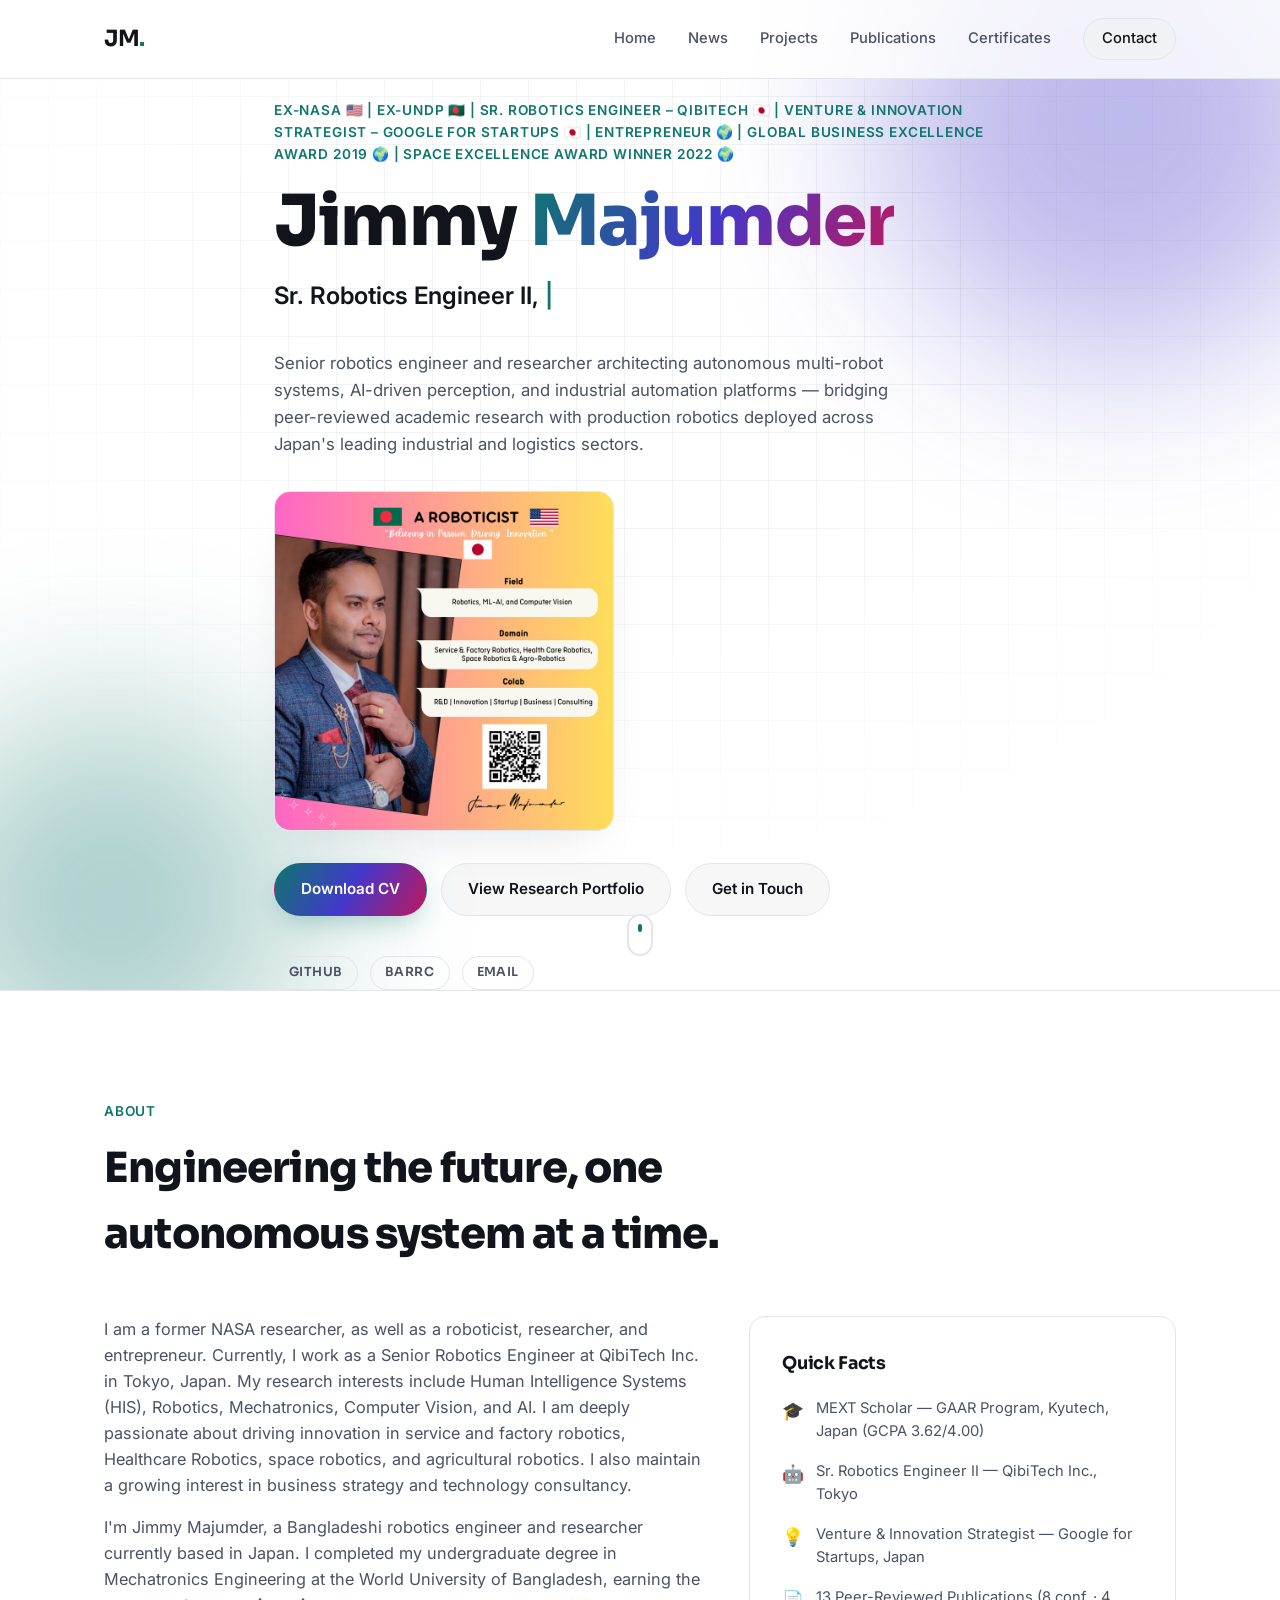
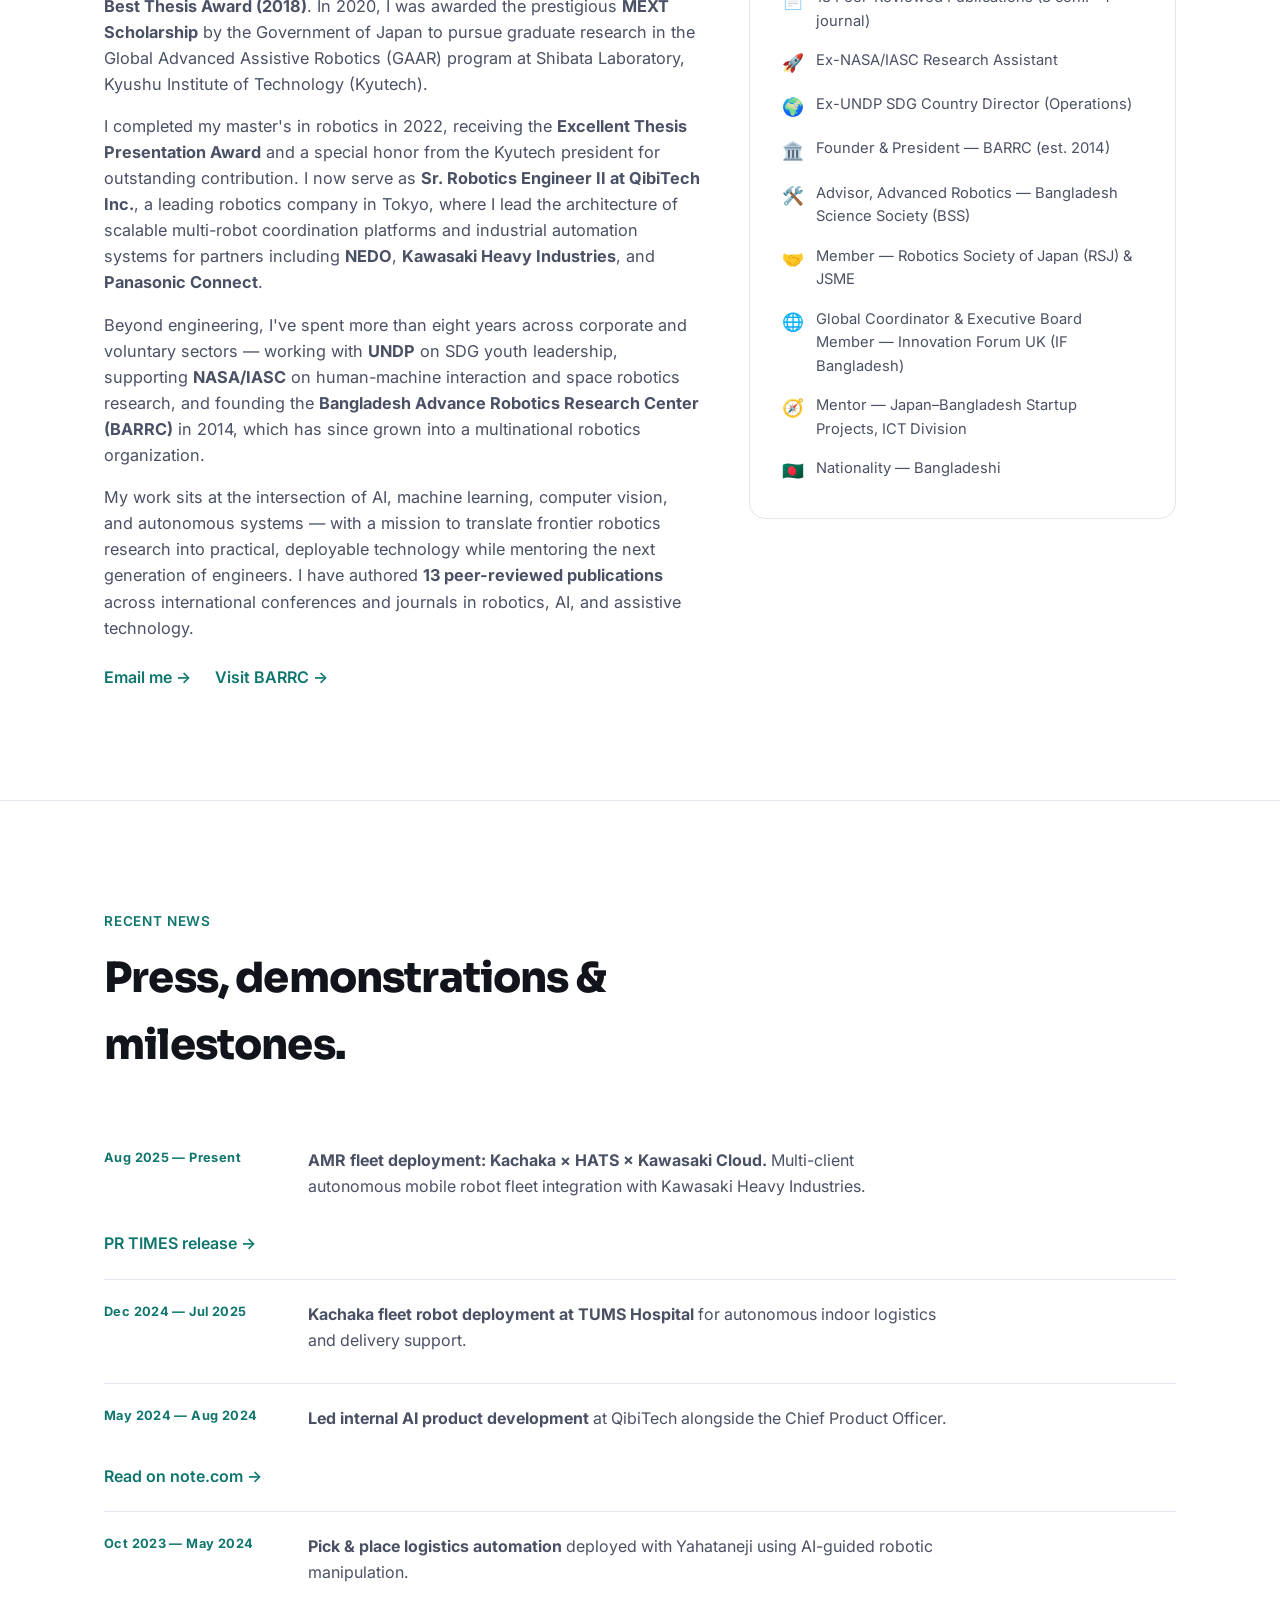
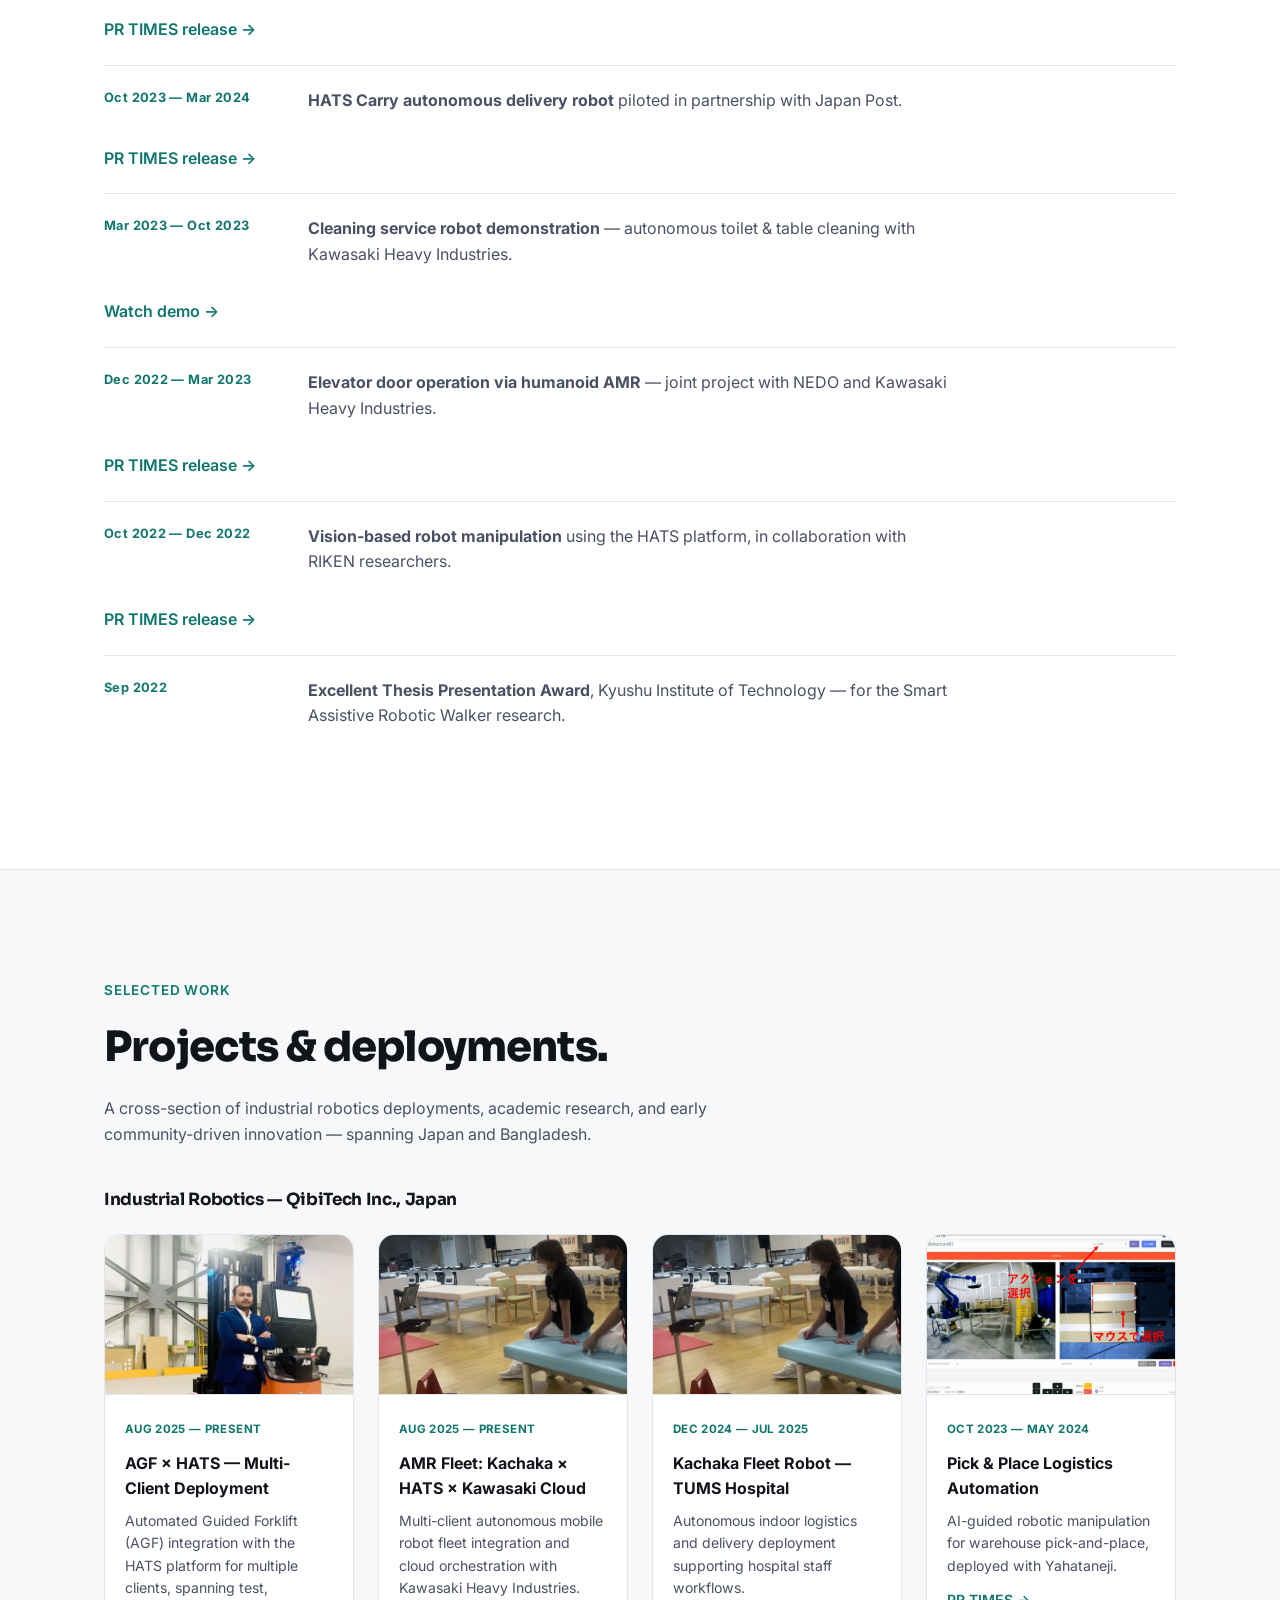
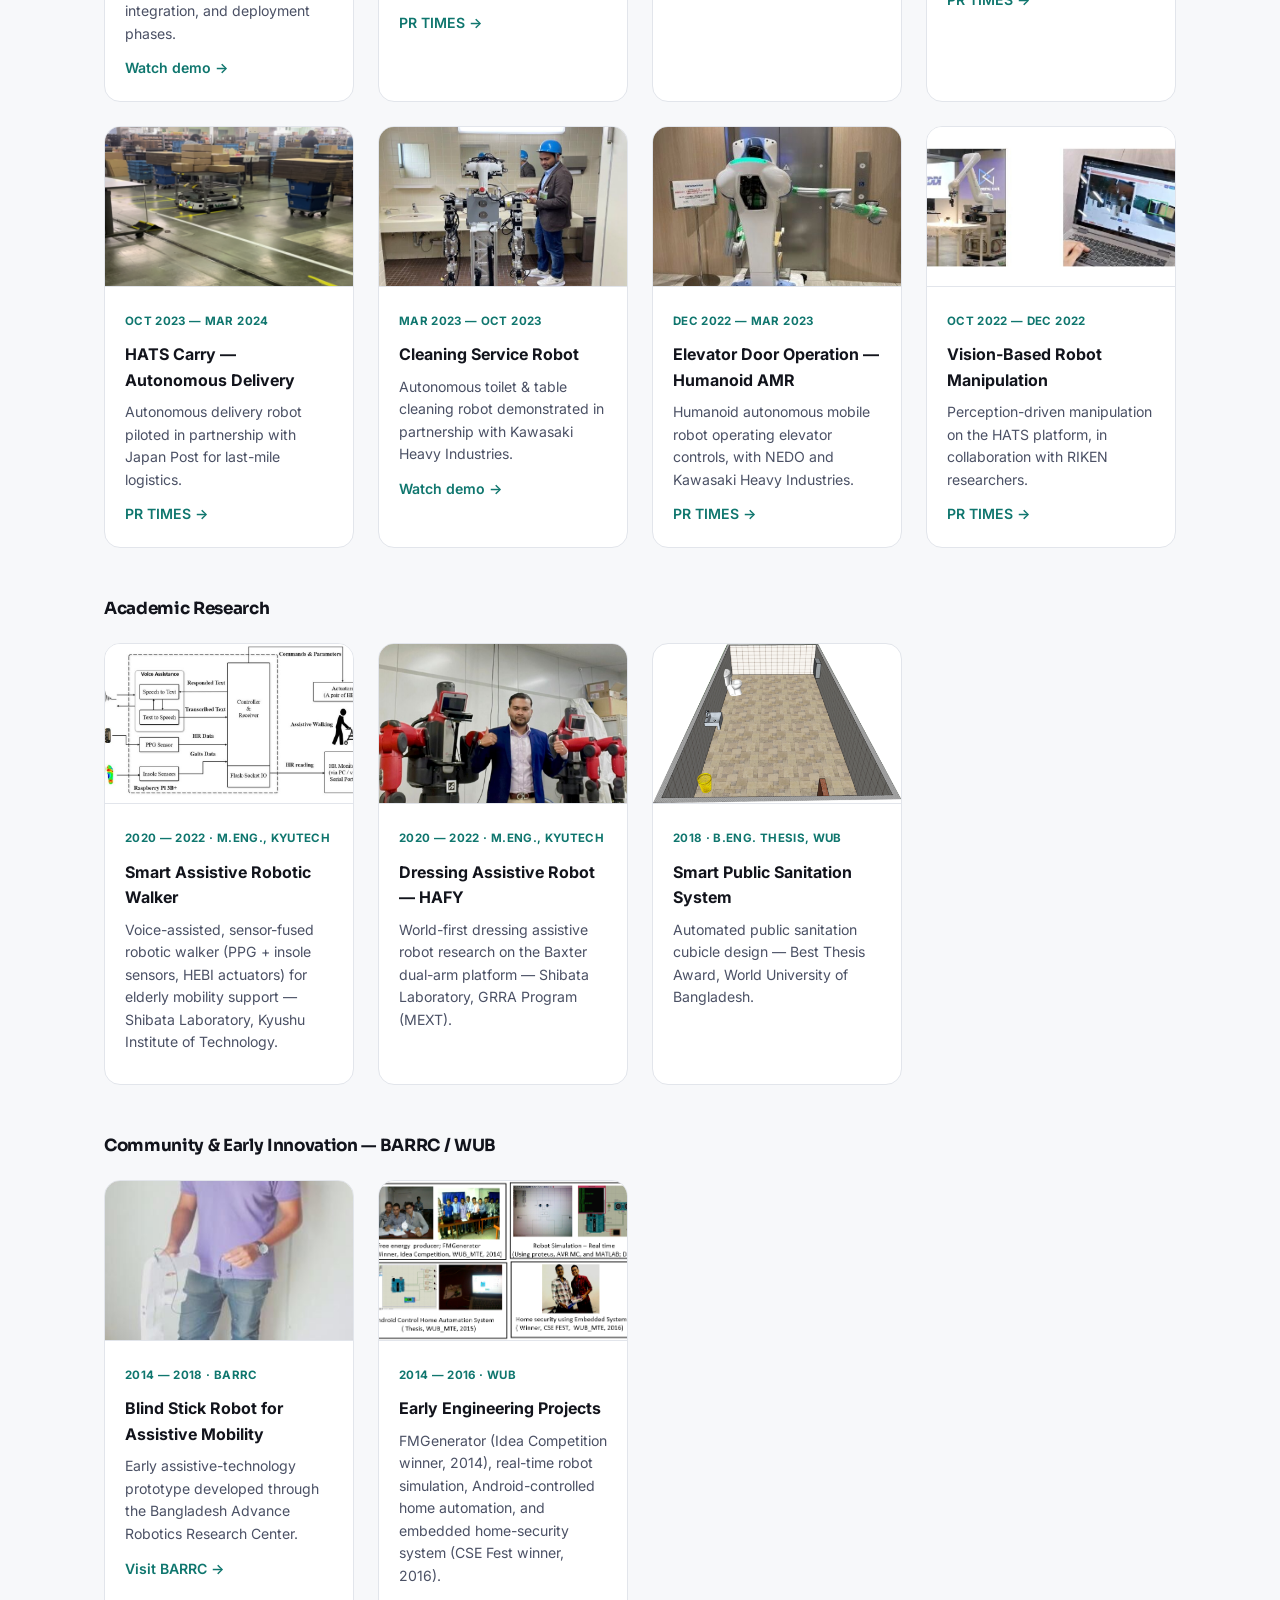
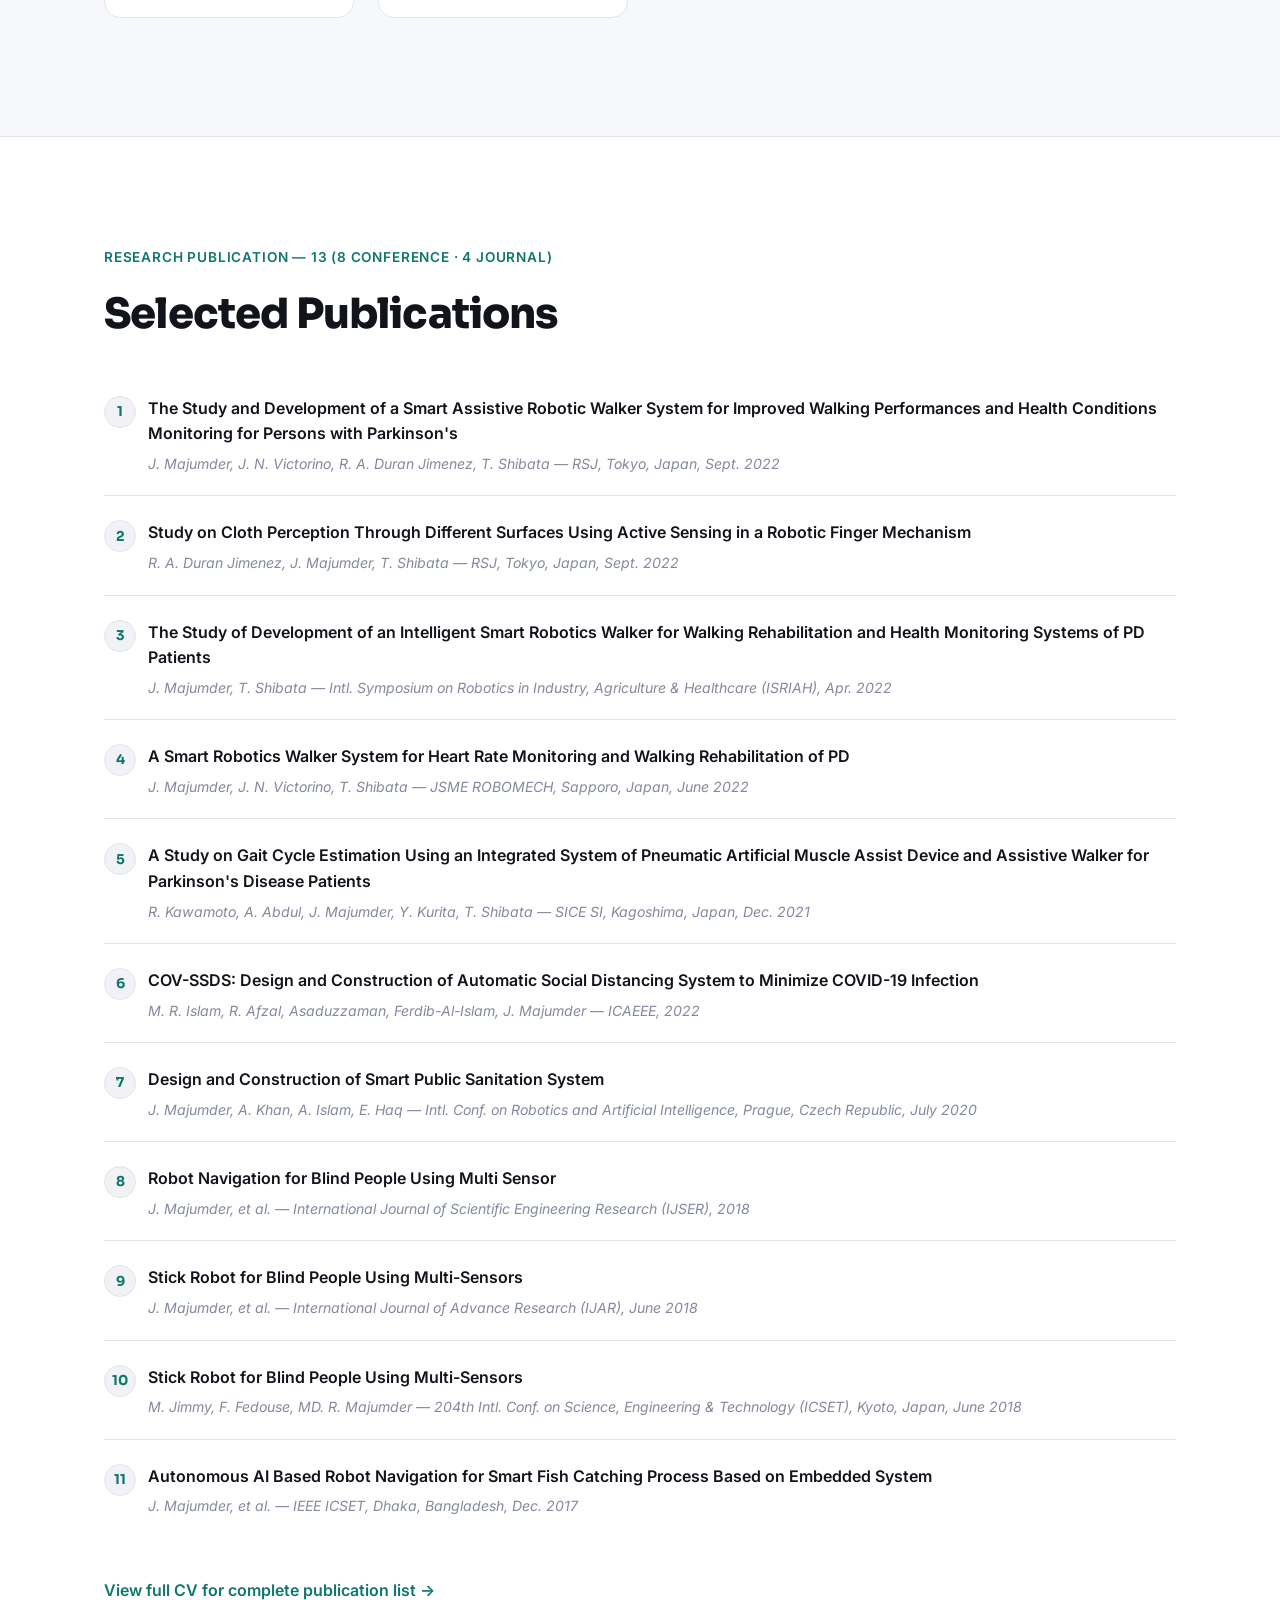
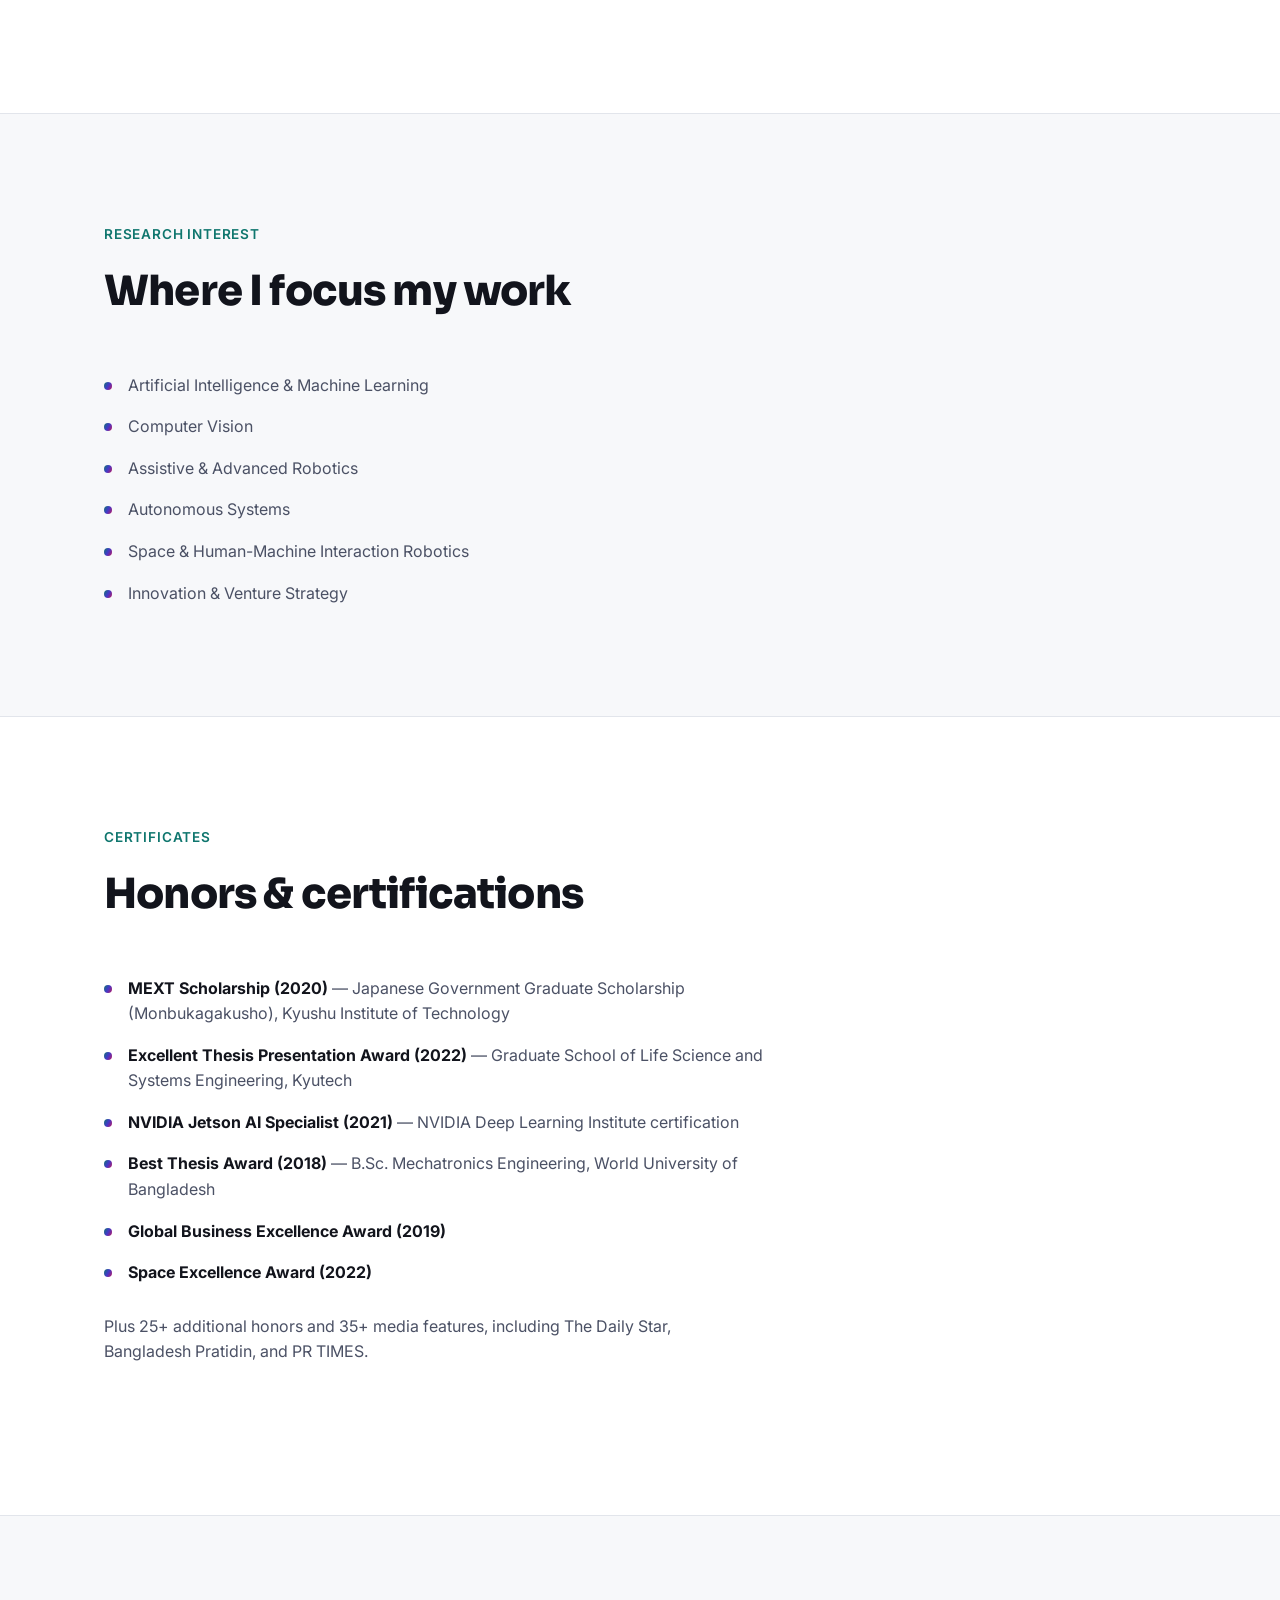
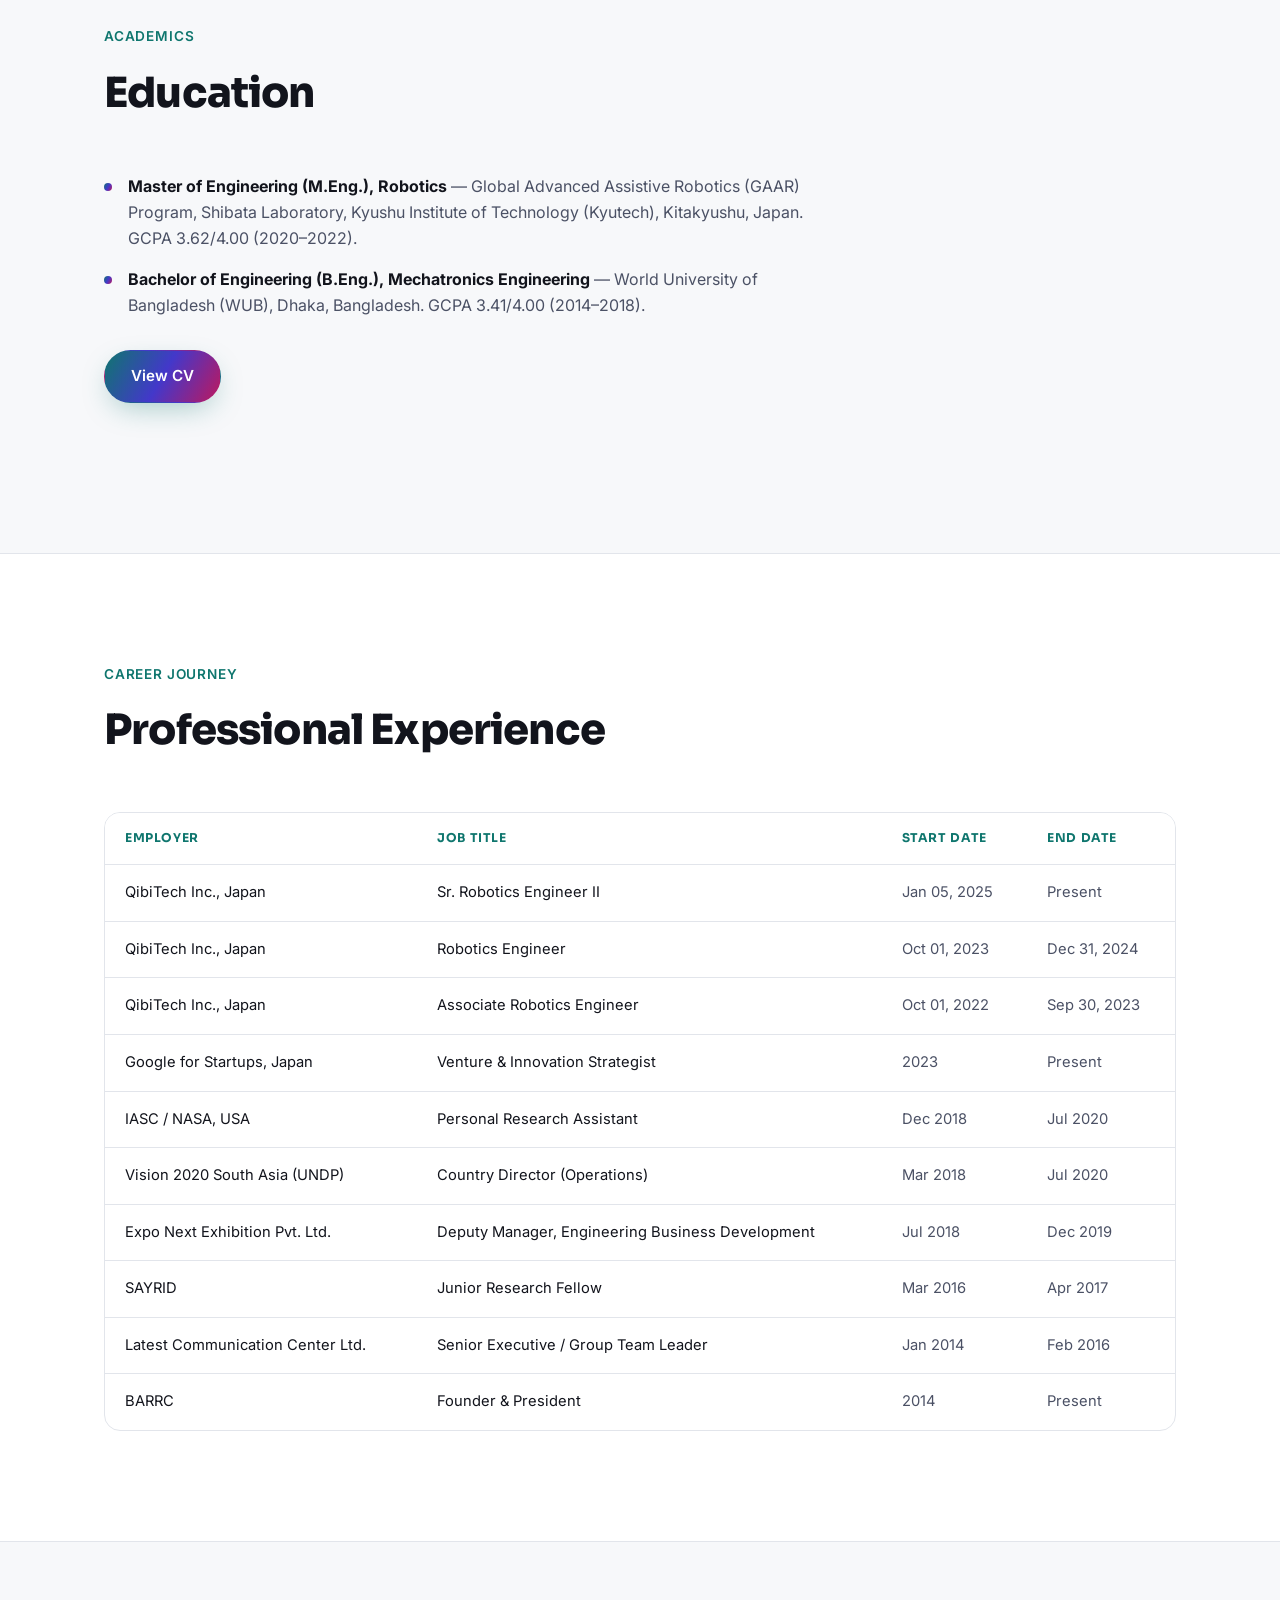
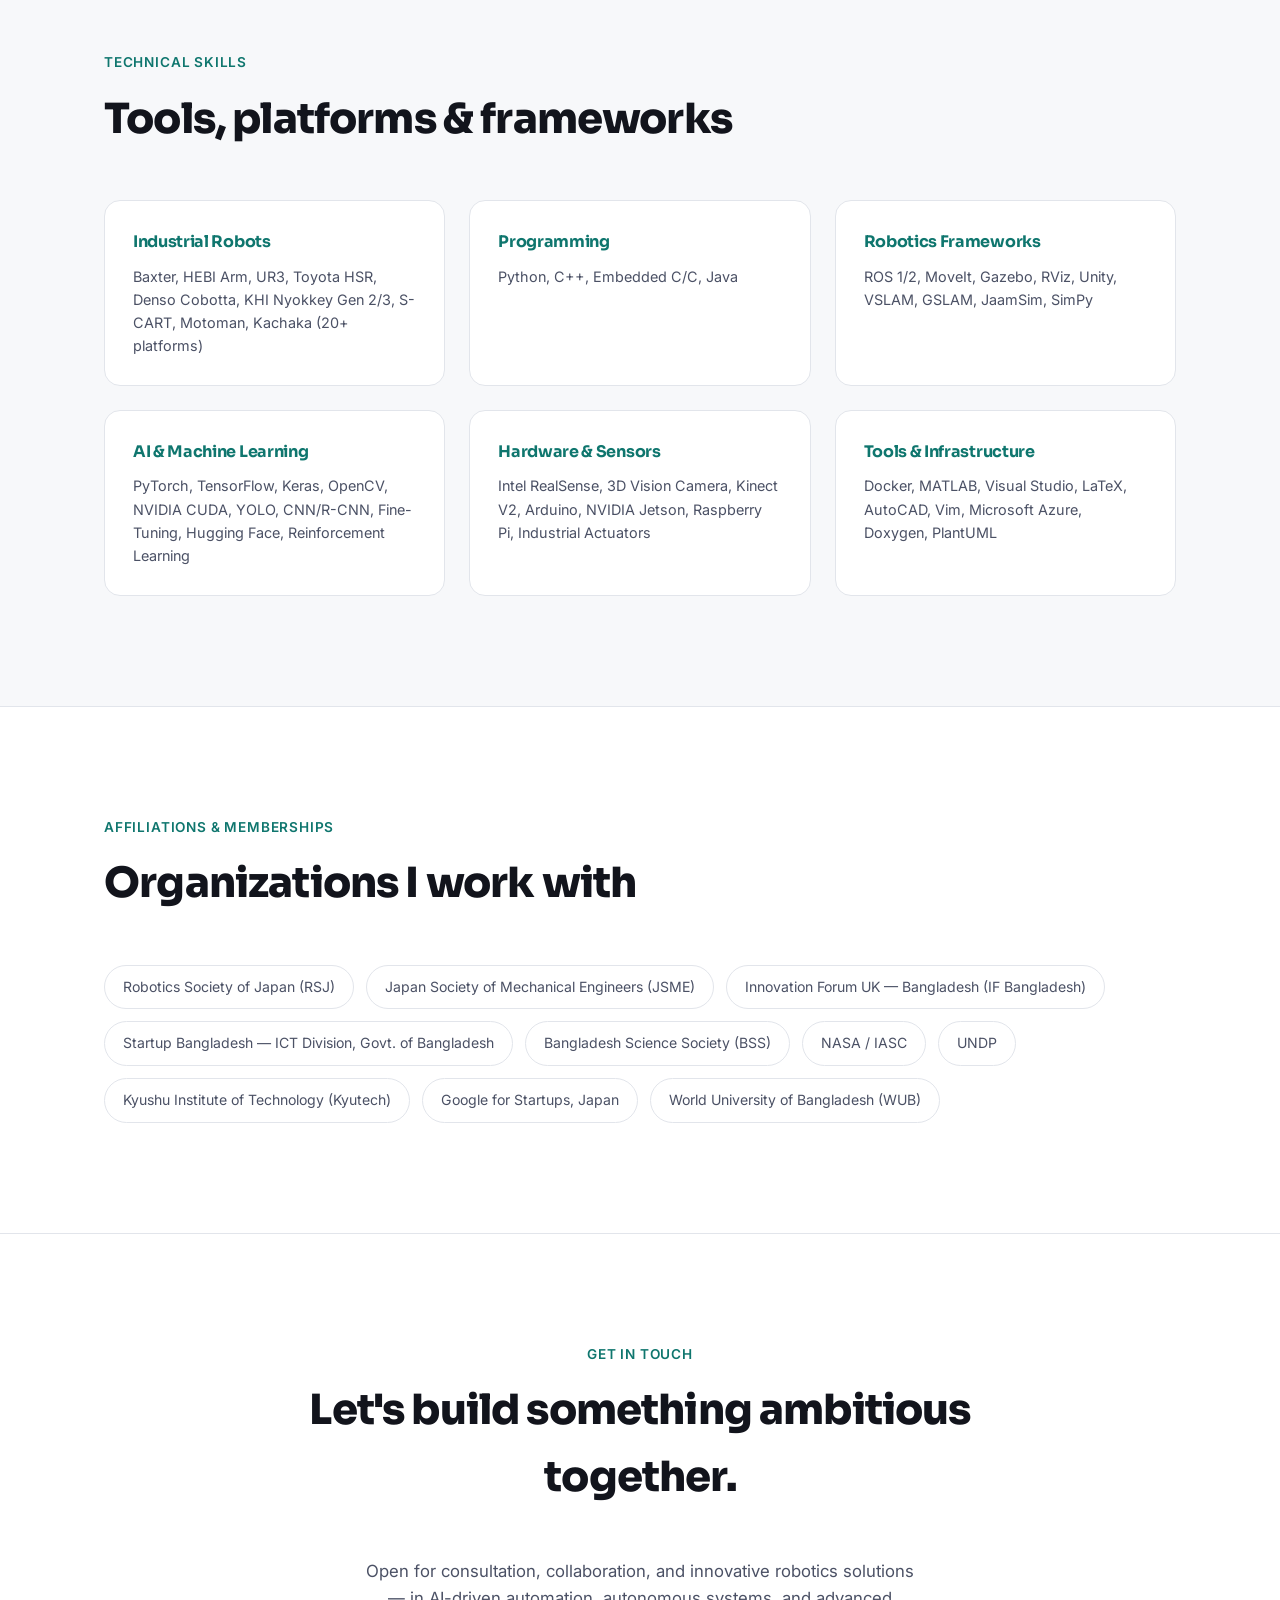
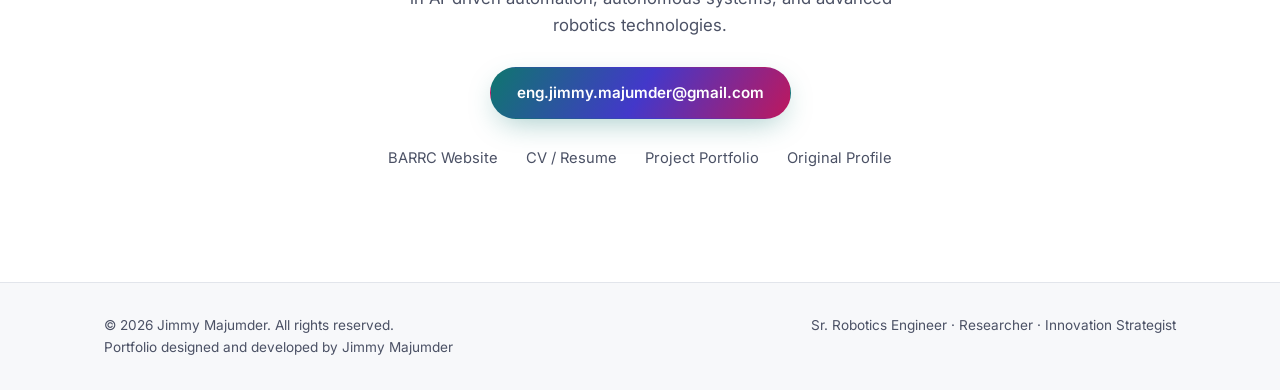
==== index.html @ c69a1843 "Update hero tagline with flags/awards, add new bio intro paragraph, expand Quick Facts with addition" ====
<!DOCTYPE html>
<html lang="en">
<head>
<meta charset="UTF-8" />
<meta name="viewport" content="width=device-width, initial-scale=1.0" />
<title>Jimmy Majumder — Sr. Robotics Engineer, Researcher &amp; Innovation Strategist</title>
<meta name="description" content="Jimmy Majumder — Sr. Robotics Engineer II at QibiTech Inc. Japan, MEXT Scholar at Kyutech, Founder of BARRC, Ex-NASA/IASC & Ex-UNDP collaborator. 13 publications in AI, robotics, and autonomous systems." />
<link rel="preconnect" href="https://fonts.googleapis.com">
<link rel="preconnect" href="https://fonts.gstatic.com" crossorigin>
<link href="https://fonts.googleapis.com/css2?family=Sora:wght@400;500;600;700;800&family=Inter:wght@400;500;600;700&display=swap" rel="stylesheet">
<link rel="stylesheet" href="css/style.css" />
</head>
<body>

<div class="progress-bar" id="progressBar"></div>

<header class="site-header" id="siteHeader">
  <div class="container header-inner">
    <a href="#home" class="logo">JM<span class="logo-dot">.</span></a>
    <nav class="nav" id="nav">
      <a href="#home">Home</a>
      <a href="#news">News</a>
      <a href="#projects">Projects</a>
      <a href="#publications">Publications</a>
      <a href="#certificates">Certificates</a>
      <a href="#contact" class="nav-cta">Contact</a>
    </nav>
    <button class="nav-toggle" id="navToggle" aria-label="Toggle navigation">
      <span></span><span></span><span></span>
    </button>
  </div>
</header>

<main>
  <!-- HERO -->
  <section class="hero" id="home">
    <div class="hero-bg" aria-hidden="true">
      <div class="orb orb-1"></div>
      <div class="orb orb-2"></div>
      <div class="grid-overlay"></div>
    </div>
    <div class="container hero-inner">
      <p class="eyebrow reveal">Ex-NASA 🇺🇸 | Ex-UNDP 🇧🇩 | Sr. Robotics Engineer – QibiTech 🇯🇵 | Venture &amp; Innovation Strategist – Google for Startups 🇯🇵 | Entrepreneur 🌍 | Global Business Excellence Award 2019 🌍 | Space Excellence Award Winner 2022 🌍</p>
      <h1 class="reveal">
        Jimmy <span class="text-gradient">Majumder</span>
      </h1>
      <p class="hero-role reveal" id="typewriter"></p>
      <p class="hero-lede reveal">
        Senior robotics engineer and researcher architecting autonomous multi-robot systems,
        AI-driven perception, and industrial automation platforms — bridging peer-reviewed
        academic research with production robotics deployed across Japan's leading
        industrial and logistics sectors.
      </p>
      <div class="robotics-card reveal">
        <img src="assets/profile/roboticist-card.jpg" alt="Jimmy Majumder — A Roboticist. Field: Robotics, ML-AI, and Computer Vision. Domain: Service & Factory Robotics, Health Care Robotics, Space Robotics & Agro-Robotics. Colab: R&D, Innovation, Startup, Business, Consulting." loading="lazy" />
      </div>
      <div class="hero-actions reveal">
        <a href="assets/CV_Jimmy_Majumder.pdf" target="_blank" rel="noopener" class="btn btn-primary">Download CV</a>
        <a href="https://www.slideshare.net/jimmymajumder1/engineering-project-profile" target="_blank" rel="noopener" class="btn btn-ghost">View Research Portfolio</a>
        <a href="#contact" class="btn btn-ghost">Get in Touch</a>
      </div>
      <div class="hero-social reveal">
        <a href="https://github.com/engrjimmy" target="_blank" rel="noopener" aria-label="GitHub">GitHub</a>
        <a href="https://barrc-bd.com/" target="_blank" rel="noopener" aria-label="BARRC">BARRC</a>
        <a href="mailto:eng.jimmy.majumder@gmail.com" aria-label="Email">Email</a>
      </div>
    </div>
    <a href="#about" class="scroll-cue" aria-label="Scroll down"><span></span></a>
  </section>

  <!-- ABOUT -->
  <section class="section" id="about">
    <div class="container">
      <p class="section-tag reveal">About</p>
      <h2 class="section-title reveal">Engineering the future, one autonomous system at a time.</h2>
      <div class="about-grid">
        <div class="about-text reveal">
          <p>
            I am a former NASA researcher, as well as a roboticist, researcher, and entrepreneur. Currently,
            I work as a Senior Robotics Engineer at QibiTech Inc. in Tokyo, Japan. My research interests
            include Human Intelligence Systems (HIS), Robotics, Mechatronics, Computer Vision, and AI. I am
            deeply passionate about driving innovation in service and factory robotics, Healthcare Robotics,
            space robotics, and agricultural robotics. I also maintain a growing interest in business
            strategy and technology consultancy.
          </p>
          <p>
            I'm Jimmy Majumder, a Bangladeshi robotics engineer and researcher currently based in Japan.
            I completed my undergraduate degree in Mechatronics Engineering at the World University of
            Bangladesh, earning the <strong>Best Thesis Award (2018)</strong>. In 2020, I was awarded the
            prestigious <strong>MEXT Scholarship</strong> by the Government of Japan to pursue graduate
            research in the Global Advanced Assistive Robotics (GAAR) program at Shibata Laboratory,
            Kyushu Institute of Technology (Kyutech).
          </p>
          <p>
            I completed my master's in robotics in 2022, receiving the <strong>Excellent Thesis
            Presentation Award</strong> and a special honor from the Kyutech president for outstanding
            contribution. I now serve as <strong>Sr. Robotics Engineer II at QibiTech Inc.</strong>, a
            leading robotics company in Tokyo, where I lead the architecture of scalable multi-robot
            coordination platforms and industrial automation systems for partners including
            <strong>NEDO</strong>, <strong>Kawasaki Heavy Industries</strong>, and <strong>Panasonic Connect</strong>.
          </p>
          <p>
            Beyond engineering, I've spent more than eight years across corporate and voluntary sectors —
            working with <strong>UNDP</strong> on SDG youth leadership, supporting <strong>NASA/IASC</strong>
            on human-machine interaction and space robotics research, and founding the
            <strong>Bangladesh Advance Robotics Research Center (BARRC)</strong> in 2014, which has since
            grown into a multinational robotics organization.
          </p>
          <p>
            My work sits at the intersection of AI, machine learning, computer vision, and autonomous
            systems — with a mission to translate frontier robotics research into practical, deployable
            technology while mentoring the next generation of engineers. I have authored
            <strong>13 peer-reviewed publications</strong> across international conferences and journals
            in robotics, AI, and assistive technology.
          </p>
          <div class="about-actions">
            <a href="mailto:eng.jimmy.majumder@gmail.com" class="link-arrow">Email me →</a>
            <a href="https://barrc-bd.com/" target="_blank" rel="noopener" class="link-arrow">Visit BARRC →</a>
          </div>
        </div>
        <div class="about-card reveal">
          <h3>Quick Facts</h3>
          <ul class="fact-list">
            <li><span>🎓</span> MEXT Scholar — GAAR Program, Kyutech, Japan (GCPA 3.62/4.00)</li>
            <li><span>🤖</span> Sr. Robotics Engineer II — QibiTech Inc., Tokyo</li>
            <li><span>💡</span> Venture &amp; Innovation Strategist — Google for Startups, Japan</li>
            <li><span>📄</span> 13 Peer-Reviewed Publications (8 conf. · 4 journal)</li>
            <li><span>🚀</span> Ex-NASA/IASC Research Assistant</li>
            <li><span>🌍</span> Ex-UNDP SDG Country Director (Operations)</li>
            <li><span>🏛️</span> Founder &amp; President — BARRC (est. 2014)</li>
            <li><span>🛠️</span> Advisor, Advanced Robotics — Bangladesh Science Society (BSS)</li>
            <li><span>🤝</span> Member — Robotics Society of Japan (RSJ) &amp; JSME</li>
            <li><span>🌐</span> Global Coordinator &amp; Executive Board Member — Innovation Forum UK (IF Bangladesh)</li>
            <li><span>🧭</span> Mentor — Japan–Bangladesh Startup Projects, ICT Division</li>
            <li><span>🇧🇩</span> Nationality — Bangladeshi</li>
          </ul>
        </div>
      </div>
    </div>
  </section>

  <!-- NEWS / PRESS -->
  <section class="section" id="news">
    <div class="container">
      <p class="section-tag reveal">Recent News</p>
      <h2 class="section-title reveal">Press, demonstrations &amp; milestones.</h2>
      <ul class="news-list">
        <li class="reveal">
          <span class="news-date">Aug 2025 — Present</span>
          <p><strong>AMR fleet deployment: Kachaka × HATS × Kawasaki Cloud.</strong> Multi-client autonomous mobile robot fleet integration with Kawasaki Heavy Industries.</p>
          <a href="https://prtimes.jp/main/html/rd/p/000000023.000065626.html" target="_blank" rel="noopener" class="link-arrow">PR TIMES release →</a>
        </li>
        <li class="reveal">
          <span class="news-date">Dec 2024 — Jul 2025</span>
          <p><strong>Kachaka fleet robot deployment at TUMS Hospital</strong> for autonomous indoor logistics and delivery support.</p>
        </li>
        <li class="reveal">
          <span class="news-date">May 2024 — Aug 2024</span>
          <p><strong>Led internal AI product development</strong> at QibiTech alongside the Chief Product Officer.</p>
          <a href="https://note.com/qibitech/n/n9aae2902fa5c" target="_blank" rel="noopener" class="link-arrow">Read on note.com →</a>
        </li>
        <li class="reveal">
          <span class="news-date">Oct 2023 — May 2024</span>
          <p><strong>Pick &amp; place logistics automation</strong> deployed with Yahataneji using AI-guided robotic manipulation.</p>
          <a href="https://prtimes.jp/main/html/rd/p/000000024.000065626.html" target="_blank" rel="noopener" class="link-arrow">PR TIMES release →</a>
        </li>
        <li class="reveal">
          <span class="news-date">Oct 2023 — Mar 2024</span>
          <p><strong>HATS Carry autonomous delivery robot</strong> piloted in partnership with Japan Post.</p>
          <a href="https://prtimes.jp/main/html/rd/p/000000009.000065626.html" target="_blank" rel="noopener" class="link-arrow">PR TIMES release →</a>
        </li>
        <li class="reveal">
          <span class="news-date">Mar 2023 — Oct 2023</span>
          <p><strong>Cleaning service robot demonstration</strong> — autonomous toilet &amp; table cleaning with Kawasaki Heavy Industries.</p>
          <a href="https://www.youtube.com/watch?v=IpdkXLmuR6Y" target="_blank" rel="noopener" class="link-arrow">Watch demo →</a>
        </li>
        <li class="reveal">
          <span class="news-date">Dec 2022 — Mar 2023</span>
          <p><strong>Elevator door operation via humanoid AMR</strong> — joint project with NEDO and Kawasaki Heavy Industries.</p>
          <a href="https://prtimes.jp/main/html/rd/p/000000015.000065626.html" target="_blank" rel="noopener" class="link-arrow">PR TIMES release →</a>
        </li>
        <li class="reveal">
          <span class="news-date">Oct 2022 — Dec 2022</span>
          <p><strong>Vision-based robot manipulation</strong> using the HATS platform, in collaboration with RIKEN researchers.</p>
          <a href="https://prtimes.jp/main/html/rd/p/000000008.000065626.html" target="_blank" rel="noopener" class="link-arrow">PR TIMES release →</a>
        </li>
        <li class="reveal">
          <span class="news-date">Sep 2022</span>
          <p><strong>Excellent Thesis Presentation Award</strong>, Kyushu Institute of Technology — for the Smart Assistive Robotic Walker research.</p>
        </li>
      </ul>
    </div>
  </section>

  <!-- PROJECTS -->
  <section class="section section-alt" id="projects">
    <div class="container">
      <p class="section-tag reveal">Selected Work</p>
      <h2 class="section-title reveal">Projects &amp; deployments.</h2>
      <p class="section-sub reveal">A cross-section of industrial robotics deployments, academic research, and early community-driven innovation — spanning Japan and Bangladesh.</p>

      <h3 class="projects-group-title reveal">Industrial Robotics — QibiTech Inc., Japan</h3>
      <div class="projects-grid">
        <article class="project-card reveal">
          <img src="assets/projects/proj-agf-current.jpg" alt="AGF x HATS multi-client deployment" loading="lazy" />
          <div class="project-body">
            <span class="project-tag">Aug 2025 — Present</span>
            <h4>AGF × HATS — Multi-Client Deployment</h4>
            <p>Automated Guided Forklift (AGF) integration with the HATS platform for multiple clients, spanning test, integration, and deployment phases.</p>
            <a href="https://www.youtube.com/watch?v=DcazK5hj8JM" target="_blank" rel="noopener" class="link-arrow">Watch demo →</a>
          </div>
        </article>
        <article class="project-card reveal">
          <img src="assets/projects/proj-kachaka-fleet.jpg" alt="AMR fleet: Kachaka x HATS x Kawasaki Cloud" loading="lazy" />
          <div class="project-body">
            <span class="project-tag">Aug 2025 — Present</span>
            <h4>AMR Fleet: Kachaka × HATS × Kawasaki Cloud</h4>
            <p>Multi-client autonomous mobile robot fleet integration and cloud orchestration with Kawasaki Heavy Industries.</p>
            <a href="https://prtimes.jp/main/html/rd/p/000000023.000065626.html" target="_blank" rel="noopener" class="link-arrow">PR TIMES →</a>
          </div>
        </article>
        <article class="project-card reveal">
          <img src="assets/projects/proj-kachaka-hospital.jpg" alt="Kachaka fleet robot at TUMS Hospital" loading="lazy" />
          <div class="project-body">
            <span class="project-tag">Dec 2024 — Jul 2025</span>
            <h4>Kachaka Fleet Robot — TUMS Hospital</h4>
            <p>Autonomous indoor logistics and delivery deployment supporting hospital staff workflows.</p>
          </div>
        </article>
        <article class="project-card reveal">
          <img src="assets/projects/proj-pick-place.png" alt="Pick and place logistics automation" loading="lazy" />
          <div class="project-body">
            <span class="project-tag">Oct 2023 — May 2024</span>
            <h4>Pick &amp; Place Logistics Automation</h4>
            <p>AI-guided robotic manipulation for warehouse pick-and-place, deployed with Yahataneji.</p>
            <a href="https://prtimes.jp/main/html/rd/p/000000024.000065626.html" target="_blank" rel="noopener" class="link-arrow">PR TIMES →</a>
          </div>
        </article>
        <article class="project-card reveal">
          <img src="assets/projects/proj-hats-carry.png" alt="HATS Carry autonomous delivery robot" loading="lazy" />
          <div class="project-body">
            <span class="project-tag">Oct 2023 — Mar 2024</span>
            <h4>HATS Carry — Autonomous Delivery</h4>
            <p>Autonomous delivery robot piloted in partnership with Japan Post for last-mile logistics.</p>
            <a href="https://prtimes.jp/main/html/rd/p/000000009.000065626.html" target="_blank" rel="noopener" class="link-arrow">PR TIMES →</a>
          </div>
        </article>
        <article class="project-card reveal">
          <img src="assets/projects/proj-cleaning-robot.jpg" alt="Cleaning service robot demonstration" loading="lazy" />
          <div class="project-body">
            <span class="project-tag">Mar 2023 — Oct 2023</span>
            <h4>Cleaning Service Robot</h4>
            <p>Autonomous toilet &amp; table cleaning robot demonstrated in partnership with Kawasaki Heavy Industries.</p>
            <a href="https://www.youtube.com/watch?v=IpdkXLmuR6Y" target="_blank" rel="noopener" class="link-arrow">Watch demo →</a>
          </div>
        </article>
        <article class="project-card reveal">
          <img src="assets/projects/proj-elevator-amr.jpg" alt="Elevator door operation with humanoid AMR" loading="lazy" />
          <div class="project-body">
            <span class="project-tag">Dec 2022 — Mar 2023</span>
            <h4>Elevator Door Operation — Humanoid AMR</h4>
            <p>Humanoid autonomous mobile robot operating elevator controls, with NEDO and Kawasaki Heavy Industries.</p>
            <a href="https://prtimes.jp/main/html/rd/p/000000015.000065626.html" target="_blank" rel="noopener" class="link-arrow">PR TIMES →</a>
          </div>
        </article>
        <article class="project-card reveal">
          <img src="assets/projects/proj-hats-vision.jpg" alt="Vision-based robot manipulation using HATS" loading="lazy" />
          <div class="project-body">
            <span class="project-tag">Oct 2022 — Dec 2022</span>
            <h4>Vision-Based Robot Manipulation</h4>
            <p>Perception-driven manipulation on the HATS platform, in collaboration with RIKEN researchers.</p>
            <a href="https://prtimes.jp/main/html/rd/p/000000008.000065626.html" target="_blank" rel="noopener" class="link-arrow">PR TIMES →</a>
          </div>
        </article>
      </div>

      <h3 class="projects-group-title reveal">Academic Research</h3>
      <div class="projects-grid">
        <article class="project-card reveal">
          <img src="assets/projects/proj-walker-research.jpg" alt="Smart Assistive Robotic Walker system diagram" loading="lazy" />
          <div class="project-body">
            <span class="project-tag">2020 — 2022 · M.Eng., Kyutech</span>
            <h4>Smart Assistive Robotic Walker</h4>
            <p>Voice-assisted, sensor-fused robotic walker (PPG + insole sensors, HEBI actuators) for elderly mobility support — Shibata Laboratory, Kyushu Institute of Technology.</p>
          </div>
        </article>
        <article class="project-card reveal">
          <img src="assets/projects/proj-hafy-baxter.jpg" alt="Dressing Assistive Robot HAFY project on Baxter dual-arm robot, Shibata Laboratory" loading="lazy" />
          <div class="project-body">
            <span class="project-tag">2020 — 2022 · M.Eng., Kyutech</span>
            <h4>Dressing Assistive Robot — HAFY</h4>
            <p>World-first dressing assistive robot research on the Baxter dual-arm platform — Shibata Laboratory, GRRA Program (MEXT).</p>
          </div>
        </article>
        <article class="project-card reveal">
          <img src="assets/projects/proj-sanitation-system.png" alt="Smart Public Sanitation System design render" loading="lazy" />
          <div class="project-body">
            <span class="project-tag">2018 · B.Eng. Thesis, WUB</span>
            <h4>Smart Public Sanitation System</h4>
            <p>Automated public sanitation cubicle design — Best Thesis Award, World University of Bangladesh.</p>
          </div>
        </article>
      </div>

      <h3 class="projects-group-title reveal">Community &amp; Early Innovation — BARRC / WUB</h3>
      <div class="projects-grid">
        <article class="project-card reveal">
          <img src="assets/projects/proj-blind-stick.jpg" alt="Blind stick robot assistive mobility prototype" loading="lazy" />
          <div class="project-body">
            <span class="project-tag">2014 — 2018 · BARRC</span>
            <h4>Blind Stick Robot for Assistive Mobility</h4>
            <p>Early assistive-technology prototype developed through the Bangladesh Advance Robotics Research Center.</p>
            <a href="https://barrc-bd.com/" target="_blank" rel="noopener" class="link-arrow">Visit BARRC →</a>
          </div>
        </article>
        <article class="project-card reveal">
          <img src="assets/projects/proj-early-engineering.png" alt="Early engineering projects collage" loading="lazy" />
          <div class="project-body">
            <span class="project-tag">2014 — 2016 · WUB</span>
            <h4>Early Engineering Projects</h4>
            <p>FMGenerator (Idea Competition winner, 2014), real-time robot simulation, Android-controlled home automation, and embedded home-security system (CSE Fest winner, 2016).</p>
          </div>
        </article>
      </div>
    </div>
  </section>

  <!-- PUBLICATIONS -->
  <section class="section" id="publications">
    <div class="container">
      <p class="section-tag reveal">Research Publication — 13 (8 Conference · 4 Journal)</p>
      <h2 class="section-title reveal">Selected Publications</h2>
      <ol class="pub-list">
        <li class="reveal">
          <p class="pub-title">The Study and Development of a Smart Assistive Robotic Walker System for Improved Walking Performances and Health Conditions Monitoring for Persons with Parkinson's</p>
          <p class="pub-meta">J. Majumder, J. N. Victorino, R. A. Duran Jimenez, T. Shibata — RSJ, Tokyo, Japan, Sept. 2022</p>
        </li>
        <li class="reveal">
          <p class="pub-title">Study on Cloth Perception Through Different Surfaces Using Active Sensing in a Robotic Finger Mechanism</p>
          <p class="pub-meta">R. A. Duran Jimenez, J. Majumder, T. Shibata — RSJ, Tokyo, Japan, Sept. 2022</p>
        </li>
        <li class="reveal">
          <p class="pub-title">The Study of Development of an Intelligent Smart Robotics Walker for Walking Rehabilitation and Health Monitoring Systems of PD Patients</p>
          <p class="pub-meta">J. Majumder, T. Shibata — Intl. Symposium on Robotics in Industry, Agriculture &amp; Healthcare (ISRIAH), Apr. 2022</p>
        </li>
        <li class="reveal">
          <p class="pub-title">A Smart Robotics Walker System for Heart Rate Monitoring and Walking Rehabilitation of PD</p>
          <p class="pub-meta">J. Majumder, J. N. Victorino, T. Shibata — JSME ROBOMECH, Sapporo, Japan, June 2022</p>
        </li>
        <li class="reveal">
          <p class="pub-title">A Study on Gait Cycle Estimation Using an Integrated System of Pneumatic Artificial Muscle Assist Device and Assistive Walker for Parkinson's Disease Patients</p>
          <p class="pub-meta">R. Kawamoto, A. Abdul, J. Majumder, Y. Kurita, T. Shibata — SICE SI, Kagoshima, Japan, Dec. 2021</p>
        </li>
        <li class="reveal">
          <p class="pub-title">COV-SSDS: Design and Construction of Automatic Social Distancing System to Minimize COVID-19 Infection</p>
          <p class="pub-meta">M. R. Islam, R. Afzal, Asaduzzaman, Ferdib-Al-Islam, J. Majumder — ICAEEE, 2022</p>
        </li>
        <li class="reveal">
          <p class="pub-title">Design and Construction of Smart Public Sanitation System</p>
          <p class="pub-meta">J. Majumder, A. Khan, A. Islam, E. Haq — Intl. Conf. on Robotics and Artificial Intelligence, Prague, Czech Republic, July 2020</p>
        </li>
        <li class="reveal">
          <p class="pub-title">Robot Navigation for Blind People Using Multi Sensor</p>
          <p class="pub-meta">J. Majumder, et al. — International Journal of Scientific Engineering Research (IJSER), 2018</p>
        </li>
        <li class="reveal">
          <p class="pub-title">Stick Robot for Blind People Using Multi-Sensors</p>
          <p class="pub-meta">J. Majumder, et al. — International Journal of Advance Research (IJAR), June 2018</p>
        </li>
        <li class="reveal">
          <p class="pub-title">Stick Robot for Blind People Using Multi-Sensors</p>
          <p class="pub-meta">M. Jimmy, F. Fedouse, MD. R. Majumder — 204th Intl. Conf. on Science, Engineering &amp; Technology (ICSET), Kyoto, Japan, June 2018</p>
        </li>
        <li class="reveal">
          <p class="pub-title">Autonomous AI Based Robot Navigation for Smart Fish Catching Process Based on Embedded System</p>
          <p class="pub-meta">J. Majumder, et al. — IEEE ICSET, Dhaka, Bangladesh, Dec. 2017</p>
        </li>
      </ol>
      <div class="research-cta reveal">
        <a href="assets/CV_Jimmy_Majumder.pdf" target="_blank" rel="noopener" class="link-arrow">View full CV for complete publication list →</a>
      </div>
    </div>
  </section>

  <!-- RESEARCH INTEREST -->
  <section class="section section-alt" id="research">
    <div class="container">
      <p class="section-tag reveal">Research Interest</p>
      <h2 class="section-title reveal">Where I focus my work</h2>
      <ul class="simple-list reveal">
        <li>Artificial Intelligence &amp; Machine Learning</li>
        <li>Computer Vision</li>
        <li>Assistive &amp; Advanced Robotics</li>
        <li>Autonomous Systems</li>
        <li>Space &amp; Human-Machine Interaction Robotics</li>
        <li>Innovation &amp; Venture Strategy</li>
      </ul>
    </div>
  </section>

  <!-- CERTIFICATES -->
  <section class="section" id="certificates">
    <div class="container">
      <p class="section-tag reveal">Certificates</p>
      <h2 class="section-title reveal">Honors &amp; certifications</h2>
      <ul class="simple-list reveal">
        <li><strong>MEXT Scholarship (2020)</strong> — Japanese Government Graduate Scholarship (Monbukagakusho), Kyushu Institute of Technology</li>
        <li><strong>Excellent Thesis Presentation Award (2022)</strong> — Graduate School of Life Science and Systems Engineering, Kyutech</li>
        <li><strong>NVIDIA Jetson AI Specialist (2021)</strong> — NVIDIA Deep Learning Institute certification</li>
        <li><strong>Best Thesis Award (2018)</strong> — B.Sc. Mechatronics Engineering, World University of Bangladesh</li>
        <li><strong>Global Business Excellence Award (2019)</strong></li>
        <li><strong>Space Excellence Award (2022)</strong></li>
      </ul>
      <p class="section-sub reveal" style="margin-top:28px;">Plus 25+ additional honors and 35+ media features, including The Daily Star, Bangladesh Pratidin, and PR TIMES.</p>
    </div>
  </section>

  <!-- ACADEMICS -->
  <section class="section section-alt" id="academics">
    <div class="container">
      <p class="section-tag reveal">Academics</p>
      <h2 class="section-title reveal">Education</h2>
      <ul class="simple-list reveal">
        <li><strong>Master of Engineering (M.Eng.), Robotics</strong> — Global Advanced Assistive Robotics (GAAR) Program, Shibata Laboratory, Kyushu Institute of Technology (Kyutech), Kitakyushu, Japan. GCPA 3.62/4.00 (2020–2022).</li>
        <li><strong>Bachelor of Engineering (B.Eng.), Mechatronics Engineering</strong> — World University of Bangladesh (WUB), Dhaka, Bangladesh. GCPA 3.41/4.00 (2014–2018).</li>
      </ul>
      <div class="hero-actions reveal" style="margin-top:32px;">
        <a href="assets/CV_Jimmy_Majumder.pdf" target="_blank" rel="noopener" class="btn btn-primary">View CV</a>
      </div>
    </div>
  </section>

  <!-- PROFESSIONAL EXPERIENCE -->
  <section class="section" id="experience">
    <div class="container">
      <p class="section-tag reveal">Career Journey</p>
      <h2 class="section-title reveal">Professional Experience</h2>
      <div class="exp-table-wrap reveal">
        <table class="exp-table">
          <thead>
            <tr><th>Employer</th><th>Job Title</th><th>Start Date</th><th>End Date</th></tr>
          </thead>
          <tbody>
            <tr><td>QibiTech Inc., Japan</td><td>Sr. Robotics Engineer II</td><td>Jan 05, 2025</td><td>Present</td></tr>
            <tr><td>QibiTech Inc., Japan</td><td>Robotics Engineer</td><td>Oct 01, 2023</td><td>Dec 31, 2024</td></tr>
            <tr><td>QibiTech Inc., Japan</td><td>Associate Robotics Engineer</td><td>Oct 01, 2022</td><td>Sep 30, 2023</td></tr>
            <tr><td>Google for Startups, Japan</td><td>Venture &amp; Innovation Strategist</td><td>2023</td><td>Present</td></tr>
            <tr><td>IASC / NASA, USA</td><td>Personal Research Assistant</td><td>Dec 2018</td><td>Jul 2020</td></tr>
            <tr><td>Vision 2020 South Asia (UNDP)</td><td>Country Director (Operations)</td><td>Mar 2018</td><td>Jul 2020</td></tr>
            <tr><td>Expo Next Exhibition Pvt. Ltd.</td><td>Deputy Manager, Engineering Business Development</td><td>Jul 2018</td><td>Dec 2019</td></tr>
            <tr><td>SAYRID</td><td>Junior Research Fellow</td><td>Mar 2016</td><td>Apr 2017</td></tr>
            <tr><td>Latest Communication Center Ltd.</td><td>Senior Executive / Group Team Leader</td><td>Jan 2014</td><td>Feb 2016</td></tr>
            <tr><td>BARRC</td><td>Founder &amp; President</td><td>2014</td><td>Present</td></tr>
          </tbody>
        </table>
      </div>
    </div>
  </section>

  <!-- SKILLS -->
  <section class="section section-alt" id="skills">
    <div class="container">
      <p class="section-tag reveal">Technical Skills</p>
      <h2 class="section-title reveal">Tools, platforms &amp; frameworks</h2>
      <div class="skills-grid">
        <div class="skill-card reveal">
          <h3>Industrial Robots</h3>
          <p>Baxter, HEBI Arm, UR3, Toyota HSR, Denso Cobotta, KHI Nyokkey Gen 2/3, S-CART, Motoman, Kachaka (20+ platforms)</p>
        </div>
        <div class="skill-card reveal">
          <h3>Programming</h3>
          <p>Python, C++, Embedded C/C, Java</p>
        </div>
        <div class="skill-card reveal">
          <h3>Robotics Frameworks</h3>
          <p>ROS 1/2, MoveIt, Gazebo, RViz, Unity, VSLAM, GSLAM, JaamSim, SimPy</p>
        </div>
        <div class="skill-card reveal">
          <h3>AI &amp; Machine Learning</h3>
          <p>PyTorch, TensorFlow, Keras, OpenCV, NVIDIA CUDA, YOLO, CNN/R-CNN, Fine-Tuning, Hugging Face, Reinforcement Learning</p>
        </div>
        <div class="skill-card reveal">
          <h3>Hardware &amp; Sensors</h3>
          <p>Intel RealSense, 3D Vision Camera, Kinect V2, Arduino, NVIDIA Jetson, Raspberry Pi, Industrial Actuators</p>
        </div>
        <div class="skill-card reveal">
          <h3>Tools &amp; Infrastructure</h3>
          <p>Docker, MATLAB, Visual Studio, LaTeX, AutoCAD, Vim, Microsoft Azure, Doxygen, PlantUML</p>
        </div>
      </div>
    </div>
  </section>

  <!-- AFFILIATIONS -->
  <section class="section" id="affiliations">
    <div class="container">
      <p class="section-tag reveal">Affiliations &amp; Memberships</p>
      <h2 class="section-title reveal">Organizations I work with</h2>
      <div class="chip-grid reveal">
        <span class="chip">Robotics Society of Japan (RSJ)</span>
        <span class="chip">Japan Society of Mechanical Engineers (JSME)</span>
        <span class="chip">Innovation Forum UK — Bangladesh (IF Bangladesh)</span>
        <span class="chip">Startup Bangladesh — ICT Division, Govt. of Bangladesh</span>
        <span class="chip">Bangladesh Science Society (BSS)</span>
        <span class="chip">NASA / IASC</span>
        <span class="chip">UNDP</span>
        <span class="chip">Kyushu Institute of Technology (Kyutech)</span>
        <span class="chip">Google for Startups, Japan</span>
        <span class="chip">World University of Bangladesh (WUB)</span>
      </div>
    </div>
  </section>

  <!-- CONTACT -->
  <section class="section contact-section" id="contact">
    <div class="container contact-inner">
      <p class="section-tag reveal">Get in Touch</p>
      <h2 class="section-title reveal">Let's build something ambitious together.</h2>
      <p class="reveal contact-lede">
        Open for consultation, collaboration, and innovative robotics solutions — in AI-driven
        automation, autonomous systems, and advanced robotics technologies.
      </p>
      <div class="contact-actions reveal">
        <a href="mailto:eng.jimmy.majumder@gmail.com" class="btn btn-primary">eng.jimmy.majumder@gmail.com</a>
      </div>
      <div class="contact-links reveal">
        <a href="https://barrc-bd.com/" target="_blank" rel="noopener">BARRC Website</a>
        <a href="assets/CV_Jimmy_Majumder.pdf" target="_blank" rel="noopener">CV / Resume</a>
        <a href="https://www.slideshare.net/jimmymajumder1/engineering-project-profile" target="_blank" rel="noopener">Project Portfolio</a>
        <a href="https://sites.google.com/view/jimmy-majumder/" target="_blank" rel="noopener">Original Profile</a>
      </div>
    </div>
  </section>
</main>

<footer class="site-footer">
  <div class="container footer-inner">
    <p>© <span id="year"></span> Jimmy Majumder. All rights reserved.</p>
    <p class="footer-note">Sr. Robotics Engineer · Researcher · Innovation Strategist</p>
  </div>
  <div class="container footer-inner">
    <p class="footer-note">Portfolio designed and developed by Jimmy Majumder</p>
  </div>
</footer>

<script src="js/script.js"></script>
</body>
</html>
---- css/style.css ----
/* ---------- Base & Variables ---------- */
:root {
  --bg: #ffffff;
  --bg-alt: #f7f8fa;
  --surface: #ffffff;
  --surface-2: #f0f2f5;
  --border: #e2e5eb;
  --text: #12141c;
  --text-dim: #4b5165;
  --text-faint: #838a9d;
  --accent: #0f766e;
  --accent-2: #4338ca;
  --accent-3: #be185d;
  --gradient: linear-gradient(120deg, #0f766e 0%, #4338ca 50%, #be185d 100%);
  --radius: 16px;
  --max-width: 1120px;
  --shadow: 0 20px 50px -24px rgba(15,23,42,0.15);
}

* { box-sizing: border-box; }

html { scroll-behavior: smooth; }

body {
  margin: 0;
  background: var(--bg);
  color: var(--text);
  font-family: 'Inter', -apple-system, BlinkMacSystemFont, sans-serif;
  line-height: 1.6;
  -webkit-font-smoothing: antialiased;
}

h1, h2, h3, .logo {
  font-family: 'Sora', sans-serif;
  letter-spacing: -0.02em;
  margin: 0;
}

p { margin: 0 0 1rem; color: var(--text-dim); }

a { color: inherit; text-decoration: none; }

img { max-width: 100%; display: block; }

.container {
  max-width: var(--max-width);
  margin: 0 auto;
  padding: 0 24px;
}

.text-gradient {
  background: var(--gradient);
  -webkit-background-clip: text;
  background-clip: text;
  color: transparent;
}

/* ---------- Progress bar ---------- */
.progress-bar {
  position: fixed;
  top: 0; left: 0;
  height: 3px;
  width: 0%;
  background: var(--gradient);
  z-index: 1000;
  transition: width 0.1s ease-out;
}

/* ---------- Header ---------- */
.site-header {
  position: fixed;
  top: 0; left: 0; right: 0;
  z-index: 900;
  padding: 18px 0;
  background: rgba(255,255,255,0.8);
  backdrop-filter: blur(10px);
  border-bottom: 1px solid var(--border);
  transition: background 0.3s ease, border-color 0.3s ease, padding 0.3s ease;
}

.site-header.scrolled {
  background: rgba(255,255,255,0.95);
  backdrop-filter: blur(14px);
  border-bottom: 1px solid var(--border);
  padding: 12px 0;
}

.header-inner {
  display: flex;
  align-items: center;
  justify-content: space-between;
}

.logo {
  font-size: 1.4rem;
  font-weight: 700;
  color: var(--text);
}
.logo-dot { color: var(--accent); }

.nav {
  display: flex;
  align-items: center;
  gap: 32px;
}

.nav a {
  font-size: 0.92rem;
  font-weight: 500;
  color: var(--text-dim);
  transition: color 0.2s ease;
}
.nav a:hover { color: var(--text); }

.nav-cta {
  padding: 8px 18px;
  border-radius: 999px;
  background: var(--surface-2);
  border: 1px solid var(--border);
  color: var(--text) !important;
}
.nav-cta:hover { border-color: var(--accent); }

.nav-toggle {
  display: none;
  flex-direction: column;
  gap: 5px;
  background: none;
  border: none;
  cursor: pointer;
  padding: 8px;
}
.nav-toggle span {
  width: 22px;
  height: 2px;
  background: var(--text);
  border-radius: 2px;
}

/* ---------- Hero ---------- */
.hero {
  position: relative;
  min-height: 100vh;
  display: flex;
  align-items: center;
  overflow: hidden;
  padding-top: 100px;
}

.hero-bg {
  position: absolute;
  inset: 0;
  z-index: 0;
}

.orb {
  position: absolute;
  border-radius: 50%;
  filter: blur(90px);
  opacity: 0.35;
}
.orb-1 {
  width: 480px; height: 480px;
  background: var(--accent-2);
  top: -120px; right: -80px;
}
.orb-2 {
  width: 380px; height: 380px;
  background: var(--accent);
  bottom: -100px; left: -80px;
}

.grid-overlay {
  position: absolute;
  inset: 0;
  background-image:
    linear-gradient(rgba(15,23,42,0.05) 1px, transparent 1px),
    linear-gradient(90deg, rgba(15,23,42,0.05) 1px, transparent 1px);
  background-size: 48px 48px;
  mask-image: radial-gradient(ellipse 60% 60% at 50% 30%, black 40%, transparent 100%);
}

.hero-inner {
  position: relative;
  z-index: 1;
  max-width: 780px;
}

.eyebrow {
  display: inline-block;
  font-size: 0.85rem;
  font-weight: 600;
  letter-spacing: 0.06em;
  text-transform: uppercase;
  color: var(--accent);
  margin-bottom: 20px;
}

.hero h1 {
  font-size: clamp(2.6rem, 6vw, 4.4rem);
  font-weight: 800;
  line-height: 1.05;
  margin-bottom: 18px;
}

.hero-role {
  font-size: clamp(1.1rem, 2.4vw, 1.5rem);
  font-weight: 600;
  color: var(--text);
  min-height: 2.2em;
  margin-bottom: 20px;
}
.hero-role::after {
  content: '|';
  color: var(--accent);
  animation: blink 1s step-end infinite;
}
@keyframes blink { 50% { opacity: 0; } }

.hero-lede {
  font-size: 1.05rem;
  max-width: 620px;
  margin-bottom: 34px;
}

.hero-actions {
  display: flex;
  flex-wrap: wrap;
  gap: 14px;
  margin-bottom: 40px;
}

.btn {
  display: inline-flex;
  align-items: center;
  gap: 8px;
  padding: 13px 26px;
  border-radius: 999px;
  font-weight: 600;
  font-size: 0.95rem;
  border: 1px solid transparent;
  cursor: pointer;
  transition: transform 0.2s ease, box-shadow 0.2s ease, background 0.2s ease, border-color 0.2s ease;
}
.btn:hover { transform: translateY(-2px); }

.btn-primary {
  background: var(--gradient);
  color: #ffffff;
  box-shadow: 0 10px 30px -8px rgba(15,118,110,0.4);
}
.btn-primary:hover { box-shadow: 0 14px 36px -8px rgba(15,118,110,0.55); }

.btn-ghost {
  background: rgba(15,23,42,0.03);
  border-color: var(--border);
  color: var(--text);
}
.btn-ghost:hover { border-color: var(--accent); }

.hero-social {
  display: flex;
  gap: 12px;
  margin-top: 24px;
}
.hero-social a {
  font-family: 'Sora', sans-serif;
  font-size: 0.78rem;
  font-weight: 600;
  letter-spacing: 0.04em;
  text-transform: uppercase;
  color: var(--text-dim);
  padding: 6px 14px;
  border: 1px solid var(--border);
  border-radius: 20px;
  transition: color 0.25s ease, border-color 0.25s ease;
}
.hero-social a:hover {
  color: var(--accent);
  border-color: var(--accent);
}

.robotics-card {
  width: 100%;
  max-width: 340px;
  margin: 8px 0 32px;
  border-radius: var(--radius);
  overflow: hidden;
  border: 1px solid var(--border);
  box-shadow: var(--shadow);
}
.robotics-card img {
  width: 100%;
  display: block;
}

.scroll-cue {
  position: absolute;
  bottom: 34px;
  left: 50%;
  transform: translateX(-50%);
  width: 26px;
  height: 42px;
  border: 2px solid var(--border);
  border-radius: 20px;
  z-index: 1;
}
.scroll-cue span {
  position: absolute;
  top: 8px;
  left: 50%;
  transform: translateX(-50%);
  width: 4px;
  height: 8px;
  border-radius: 2px;
  background: var(--accent);
  animation: scrollcue 1.6s ease infinite;
}
@keyframes scrollcue {
  0% { opacity: 1; top: 8px; }
  100% { opacity: 0; top: 22px; }
}

/* ---------- Stats ---------- */
.stats-strip {
  border-top: 1px solid var(--border);
  border-bottom: 1px solid var(--border);
  background: var(--bg-alt);
  padding: 48px 0;
}
.stats-grid {
  display: grid;
  grid-template-columns: repeat(auto-fit, minmax(130px, 1fr));
  gap: 20px;
  text-align: center;
}
.stat { display: flex; flex-direction: column; align-items: center; }
.stat-num {
  font-family: 'Sora', sans-serif;
  font-size: 2.4rem;
  font-weight: 800;
  color: var(--text);
}
.stat-suffix {
  font-size: 1.2rem;
  font-weight: 700;
  color: var(--accent);
  margin-left: 2px;
}
.stat p {
  margin: 6px 0 0;
  font-size: 0.85rem;
  color: var(--text-faint);
}

/* ---------- Sections ---------- */
.section { padding: 110px 0; border-top: 1px solid var(--border); }
.section-alt { background: var(--bg-alt); }

.section-tag {
  font-size: 0.85rem;
  font-weight: 600;
  letter-spacing: 0.06em;
  text-transform: uppercase;
  color: var(--accent);
  margin-bottom: 12px;
}

.section-title {
  font-size: clamp(1.8rem, 3.6vw, 2.6rem);
  font-weight: 800;
  max-width: 720px;
  margin-bottom: 48px;
}
.section-title + .section-sub { margin-top: -32px; }
.section-sub {
  font-size: 1rem;
  color: var(--text-dim);
  max-width: 640px;
  margin-bottom: 40px;
}

/* News list */
.news-list {
  list-style: none;
  margin: 0; padding: 0;
  display: flex;
  flex-direction: column;
}
.news-list li {
  display: grid;
  grid-template-columns: 180px 1fr;
  gap: 24px;
  padding: 22px 0;
  border-bottom: 1px solid var(--border);
}
.news-list li:last-child { border-bottom: none; }
.news-date {
  font-size: 0.8rem;
  font-weight: 700;
  color: var(--accent);
  letter-spacing: 0.03em;
}
.news-list li p { margin: 0 0 8px; max-width: 640px; }

/* Projects */
.projects-group-title {
  font-size: 1.05rem;
  font-weight: 700;
  color: var(--text);
  margin: 48px 0 20px;
}
.projects-group-title:first-of-type { margin-top: 0; }
.projects-grid {
  display: grid;
  grid-template-columns: repeat(4, 1fr);
  gap: 24px;
  margin-bottom: 8px;
}
.project-card {
  background: var(--surface);
  border: 1px solid var(--border);
  border-radius: var(--radius);
  overflow: hidden;
  display: flex;
  flex-direction: column;
  transition: transform 0.25s ease, border-color 0.25s ease;
}
.project-card:hover {
  transform: translateY(-4px);
  border-color: var(--accent);
}
.project-card img {
  width: 100%;
  height: 160px;
  object-fit: cover;
  display: block;
  border-bottom: 1px solid var(--border);
}
.project-body { padding: 20px; }
.project-tag {
  font-size: 0.72rem;
  font-weight: 700;
  letter-spacing: 0.03em;
  color: var(--accent);
  text-transform: uppercase;
}
.project-body h4 {
  font-size: 1rem;
  margin: 10px 0 8px;
  color: var(--text);
}
.project-body p {
  font-size: 0.88rem;
  margin: 0 0 10px;
}
.project-body .link-arrow { font-size: 0.88rem; }

/* About */
.about-grid {
  display: grid;
  grid-template-columns: 1.4fr 1fr;
  gap: 48px;
  align-items: start;
}
.about-text p { font-size: 1.02rem; }
.about-actions {
  display: flex;
  gap: 24px;
  margin-top: 24px;
  flex-wrap: wrap;
}
.link-arrow {
  color: var(--accent);
  font-weight: 600;
  transition: gap 0.2s ease, opacity 0.2s ease;
}
.link-arrow:hover { opacity: 0.8; }

.about-card {
  background: var(--surface);
  border: 1px solid var(--border);
  border-radius: var(--radius);
  padding: 32px;
}
.about-card h3 {
  font-size: 1.1rem;
  margin-bottom: 20px;
}
.fact-list {
  list-style: none;
  margin: 0; padding: 0;
  display: flex;
  flex-direction: column;
  gap: 16px;
}
.fact-list li {
  display: flex;
  align-items: flex-start;
  gap: 12px;
  font-size: 0.92rem;
  color: var(--text-dim);
}
.fact-list span { font-size: 1.1rem; }

/* Timeline */
.timeline {
  position: relative;
  padding-left: 32px;
  border-left: 2px solid var(--border);
  display: flex;
  flex-direction: column;
  gap: 40px;
}
.timeline-item { position: relative; }
.timeline-dot {
  position: absolute;
  left: -40px;
  top: 4px;
  width: 14px;
  height: 14px;
  border-radius: 50%;
  background: var(--gradient);
  box-shadow: 0 0 0 4px var(--bg-alt), 0 0 0 5px var(--border);
}
.timeline-date {
  font-size: 0.8rem;
  font-weight: 700;
  color: var(--accent);
  letter-spacing: 0.03em;
}
.timeline-content h3 {
  font-size: 1.15rem;
  margin: 8px 0 8px;
}
.timeline-content p { margin: 0; max-width: 640px; }

/* Cards */
.cards-grid {
  display: grid;
  grid-template-columns: repeat(3, 1fr);
  gap: 24px;
}
.feature-card {
  background: var(--surface);
  border: 1px solid var(--border);
  border-radius: var(--radius);
  padding: 28px;
  transition: transform 0.25s ease, border-color 0.25s ease;
}
.feature-card:hover {
  transform: translateY(-4px);
  border-color: var(--accent);
}
.feature-icon { font-size: 1.8rem; margin-bottom: 14px; }
.feature-card h3 { font-size: 1.05rem; margin-bottom: 10px; }
.feature-card p { font-size: 0.92rem; margin: 0; }

.research-cta { margin-top: 40px; }

/* Publications list */
.pub-list {
  list-style: none;
  counter-reset: pub;
  margin: 0; padding: 0;
  display: flex;
  flex-direction: column;
  gap: 24px;
}
.pub-list li {
  counter-increment: pub;
  position: relative;
  padding-left: 44px;
  border-bottom: 1px solid var(--border);
  padding-bottom: 20px;
}
.pub-list li:last-child { border-bottom: none; }
.pub-list li::before {
  content: counter(pub);
  position: absolute;
  left: 0;
  top: 0;
  width: 30px;
  height: 30px;
  border-radius: 50%;
  background: var(--surface-2);
  border: 1px solid var(--border);
  color: var(--accent);
  font-family: 'Sora', sans-serif;
  font-weight: 700;
  font-size: 0.85rem;
  display: flex;
  align-items: center;
  justify-content: center;
}
.pub-title {
  color: var(--text);
  font-weight: 600;
  font-size: 1rem;
  margin: 0 0 6px;
}
.pub-meta {
  color: var(--text-faint);
  font-size: 0.88rem;
  font-style: italic;
  margin: 0;
}

/* Simple list (Research Interest, Certificates, Academics) */
.simple-list {
  list-style: none;
  margin: 0; padding: 0;
  display: flex;
  flex-direction: column;
  gap: 16px;
  max-width: 720px;
}
.simple-list li {
  position: relative;
  padding-left: 24px;
  font-size: 1rem;
  color: var(--text-dim);
  line-height: 1.6;
}
.simple-list li::before {
  content: '';
  position: absolute;
  left: 0;
  top: 9px;
  width: 8px;
  height: 8px;
  border-radius: 50%;
  background: var(--gradient);
}
.simple-list li strong { color: var(--text); }

/* Professional experience table */
.exp-table-wrap {
  overflow-x: auto;
  border: 1px solid var(--border);
  border-radius: var(--radius);
}
.exp-table {
  width: 100%;
  border-collapse: collapse;
  font-size: 0.92rem;
}
.exp-table th, .exp-table td {
  text-align: left;
  padding: 16px 20px;
  border-bottom: 1px solid var(--border);
  white-space: nowrap;
}
.exp-table thead th {
  color: var(--accent);
  font-family: 'Sora', sans-serif;
  font-size: 0.76rem;
  font-weight: 700;
  text-transform: uppercase;
  letter-spacing: 0.05em;
  background: var(--surface);
}
.exp-table td { color: var(--text-dim); }
.exp-table td:first-child, .exp-table td:nth-child(2) {
  color: var(--text);
  white-space: normal;
}
.exp-table tbody tr:last-child td { border-bottom: none; }
.exp-table tbody tr:hover td { background: rgba(15,118,110,0.05); }

/* Skills grid */
.skills-grid {
  display: grid;
  grid-template-columns: repeat(3, 1fr);
  gap: 24px;
}
.skill-card {
  background: var(--surface);
  border: 1px solid var(--border);
  border-radius: var(--radius);
  padding: 28px;
}
.skill-card h3 {
  font-size: 1rem;
  color: var(--accent);
  margin-bottom: 10px;
}
.skill-card p {
  font-size: 0.9rem;
  margin: 0;
}

/* Affiliations chips */
.chip-grid {
  display: flex;
  flex-wrap: wrap;
  gap: 12px;
}
.chip {
  padding: 10px 18px;
  border-radius: 999px;
  background: var(--surface);
  border: 1px solid var(--border);
  font-size: 0.88rem;
  color: var(--text-dim);
  transition: border-color 0.2s ease, color 0.2s ease;
}
.chip:hover { border-color: var(--accent); color: var(--text); }

/* Contact */
.contact-section { text-align: center; }
.contact-inner { display: flex; flex-direction: column; align-items: center; }
.contact-lede { max-width: 560px; font-size: 1.05rem; }
.contact-actions { margin: 12px 0 28px; }
.contact-links {
  display: flex;
  flex-wrap: wrap;
  justify-content: center;
  gap: 28px;
}
.contact-links a {
  font-size: 0.92rem;
  color: var(--text-dim);
  border-bottom: 1px solid transparent;
  transition: color 0.2s ease, border-color 0.2s ease;
}
.contact-links a:hover { color: var(--accent); border-color: var(--accent); }

/* Footer */
.site-footer {
  border-top: 1px solid var(--border);
  padding: 32px 0;
  background: var(--bg-alt);
}
.footer-inner {
  display: flex;
  justify-content: space-between;
  flex-wrap: wrap;
  gap: 8px;
  font-size: 0.85rem;
  color: var(--text-faint);
}
.footer-inner p { margin: 0; }

/* ---------- Reveal animation ---------- */
.reveal {
  opacity: 0;
  transform: translateY(24px);
  transition: opacity 0.7s ease, transform 0.7s ease;
}
.reveal.is-visible {
  opacity: 1;
  transform: translateY(0);
}

/* ---------- Responsive ---------- */
@media (max-width: 960px) {
  .stats-grid { grid-template-columns: repeat(3, 1fr); }
  .about-grid { grid-template-columns: 1fr; }
  .cards-grid { grid-template-columns: repeat(2, 1fr); }
  .skills-grid { grid-template-columns: repeat(2, 1fr); }
  .projects-grid { grid-template-columns: repeat(2, 1fr); }
}

@media (max-width: 720px) {
  .nav {
    position: fixed;
    top: 68px; left: 0; right: 0;
    background: rgba(255,255,255,0.98);
    backdrop-filter: blur(14px);
    flex-direction: column;
    align-items: flex-start;
    padding: 24px;
    gap: 20px;
    border-bottom: 1px solid var(--border);
    transform: translateY(-140%);
    opacity: 0;
    transition: transform 0.3s ease, opacity 0.3s ease;
  }
  .nav.open { transform: translateY(0); opacity: 1; }
  .nav-toggle { display: flex; }
  .stats-grid { grid-template-columns: repeat(2, 1fr); }
  .cards-grid { grid-template-columns: 1fr; }
  .skills-grid { grid-template-columns: 1fr; }
  .projects-grid { grid-template-columns: 1fr; }
  .news-list li { grid-template-columns: 1fr; gap: 6px; }
  .timeline { padding-left: 24px; }
  .timeline-dot { left: -32px; }
}
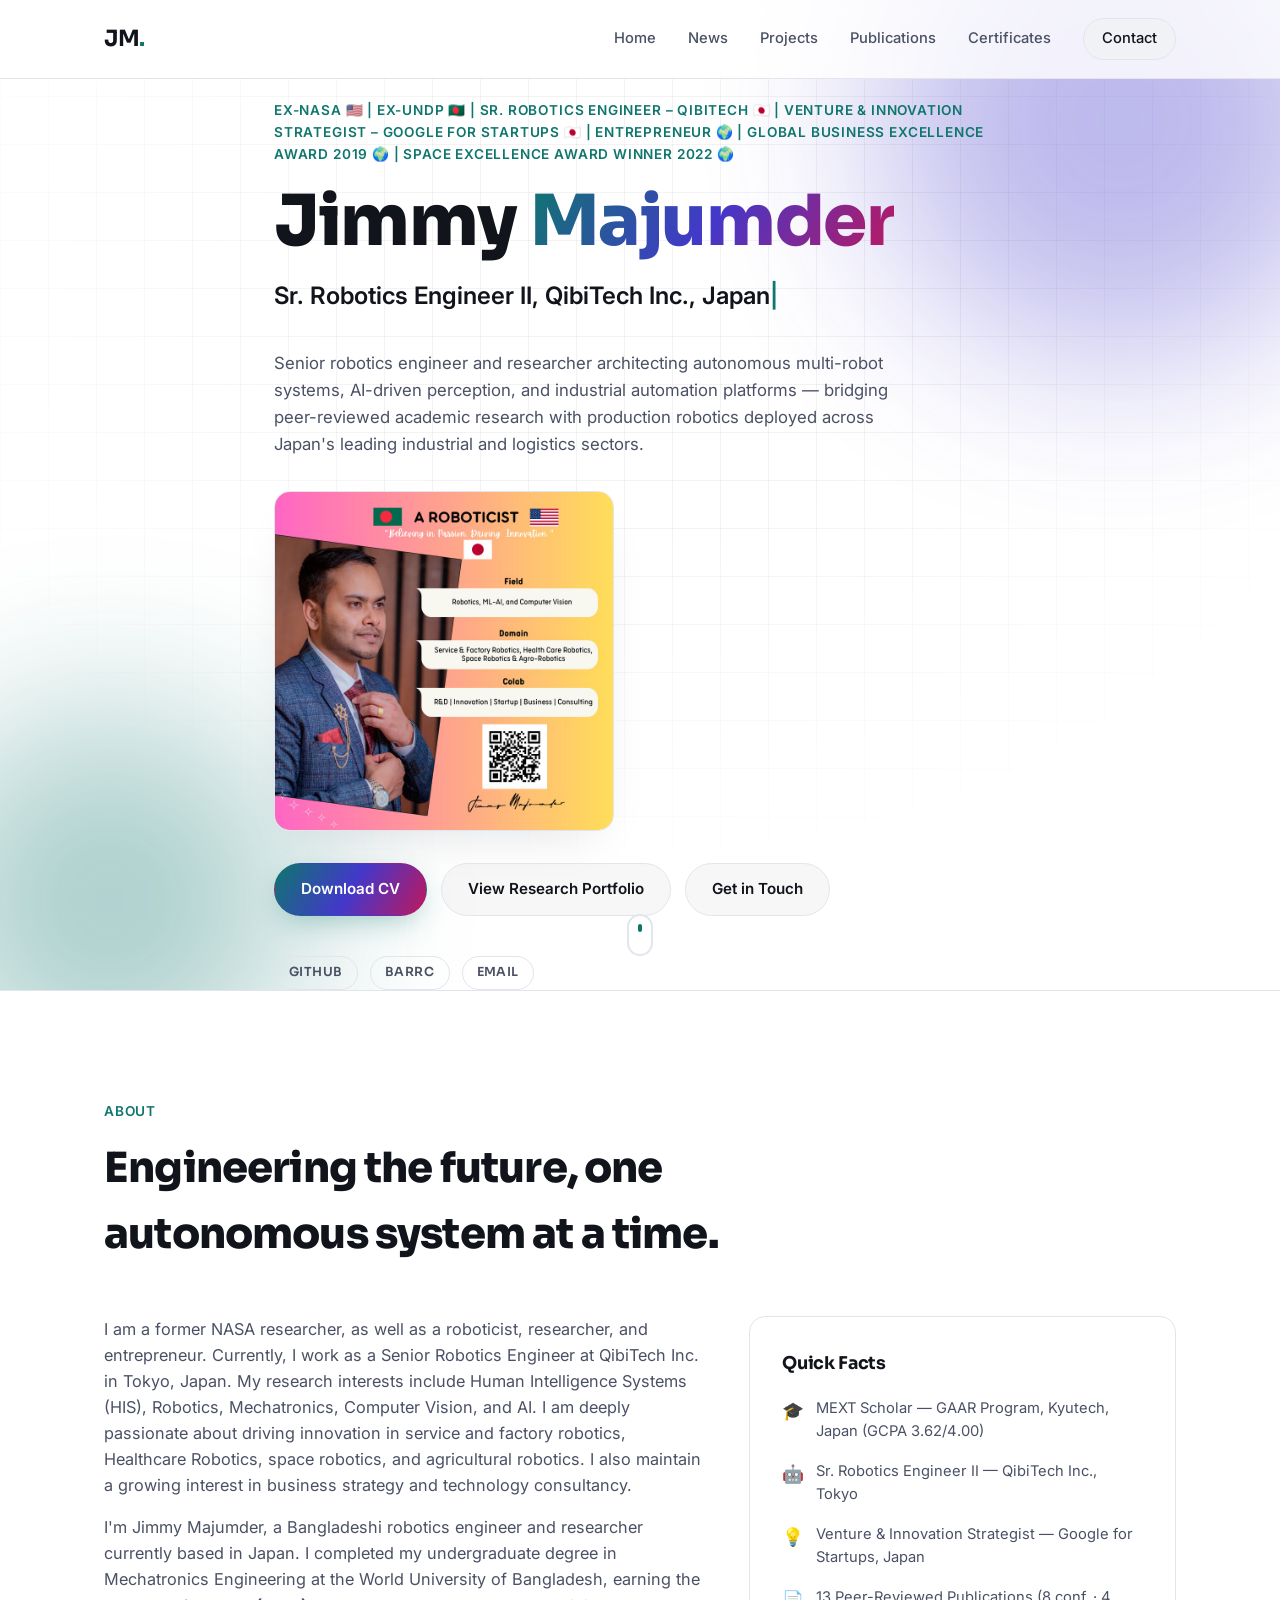
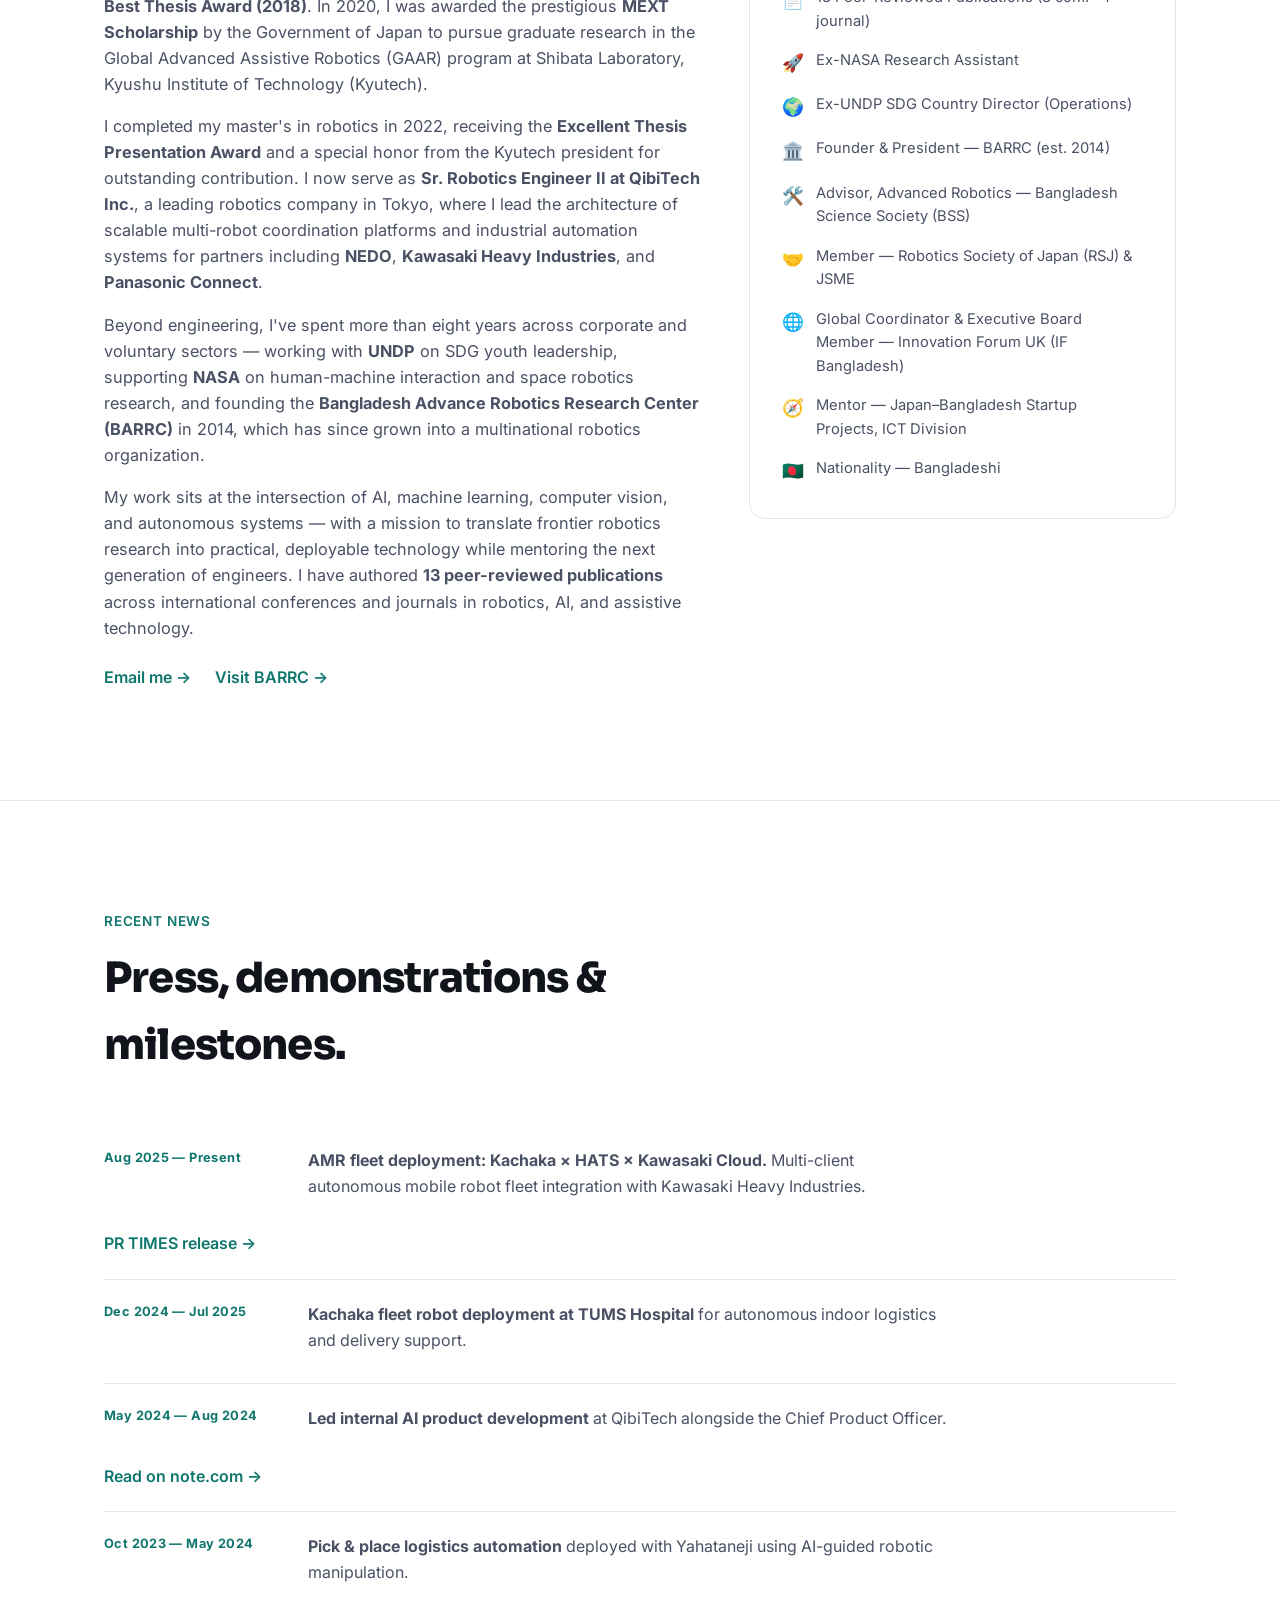
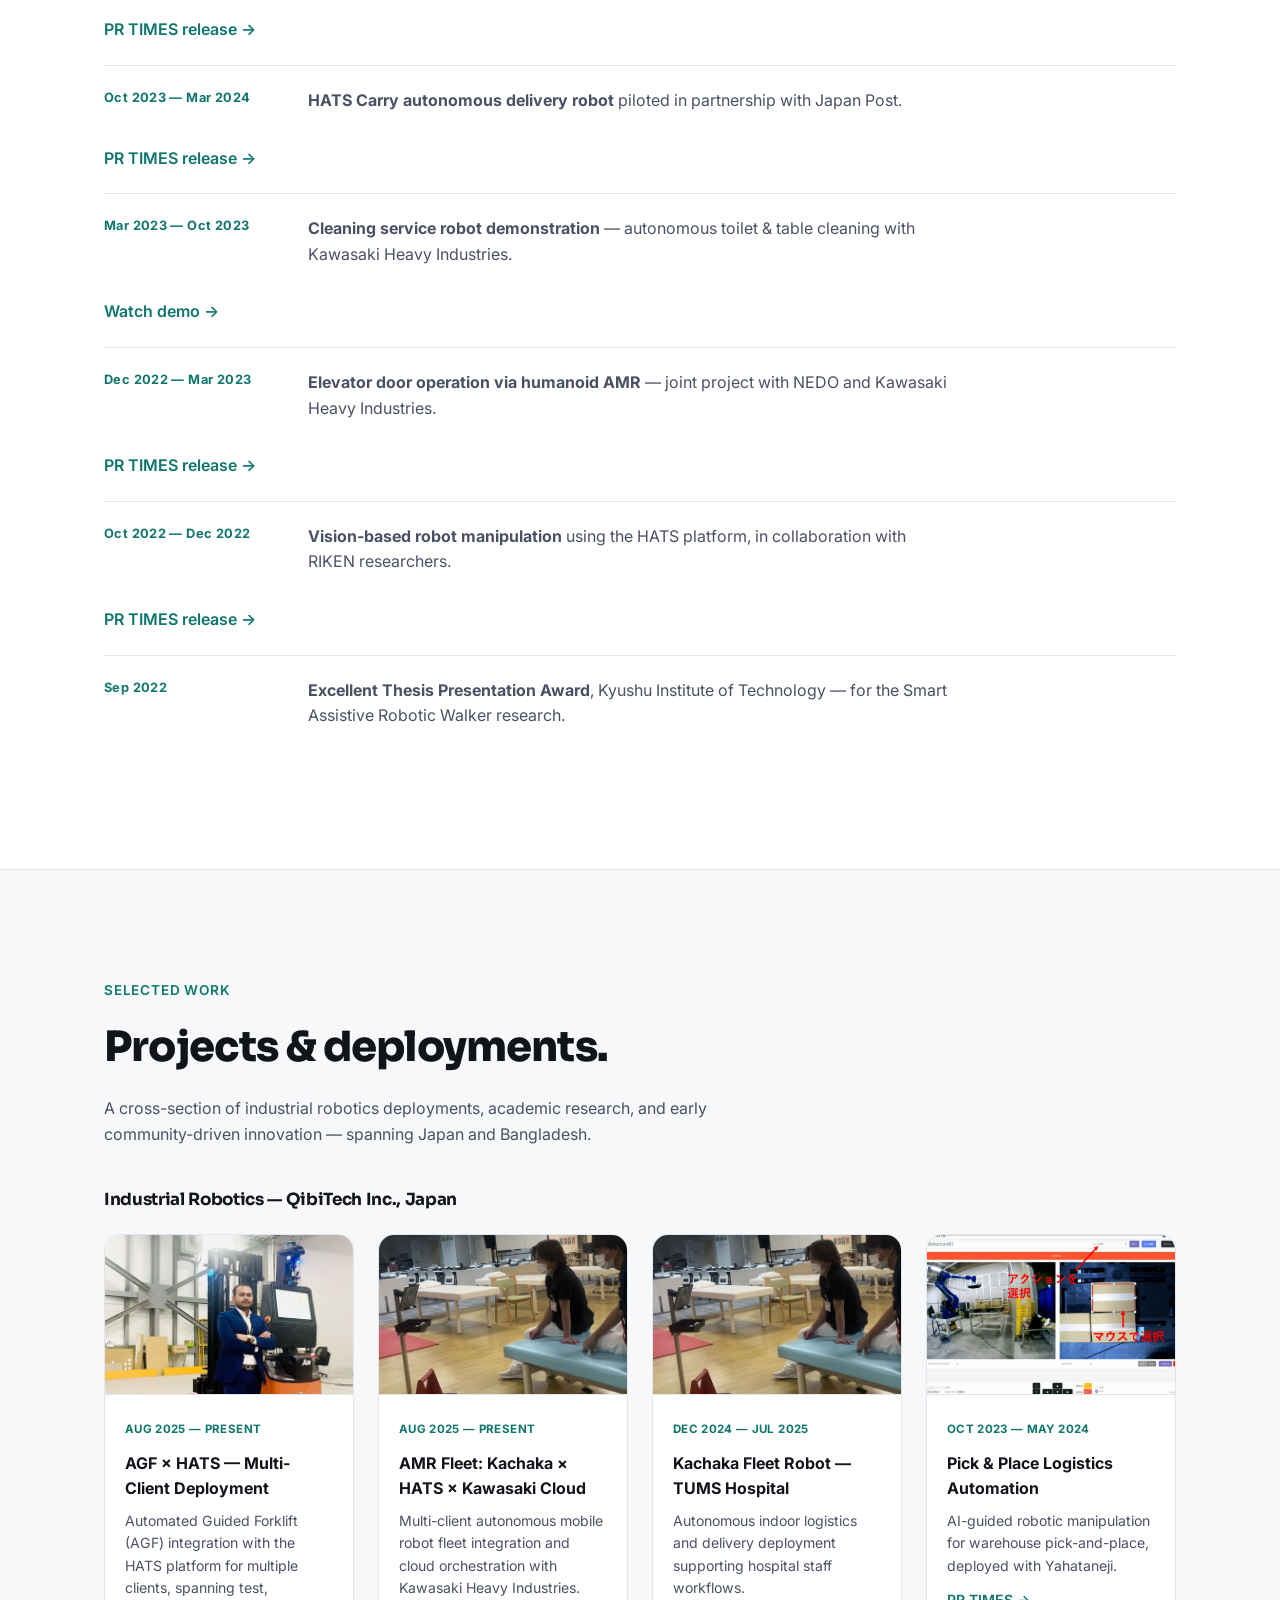
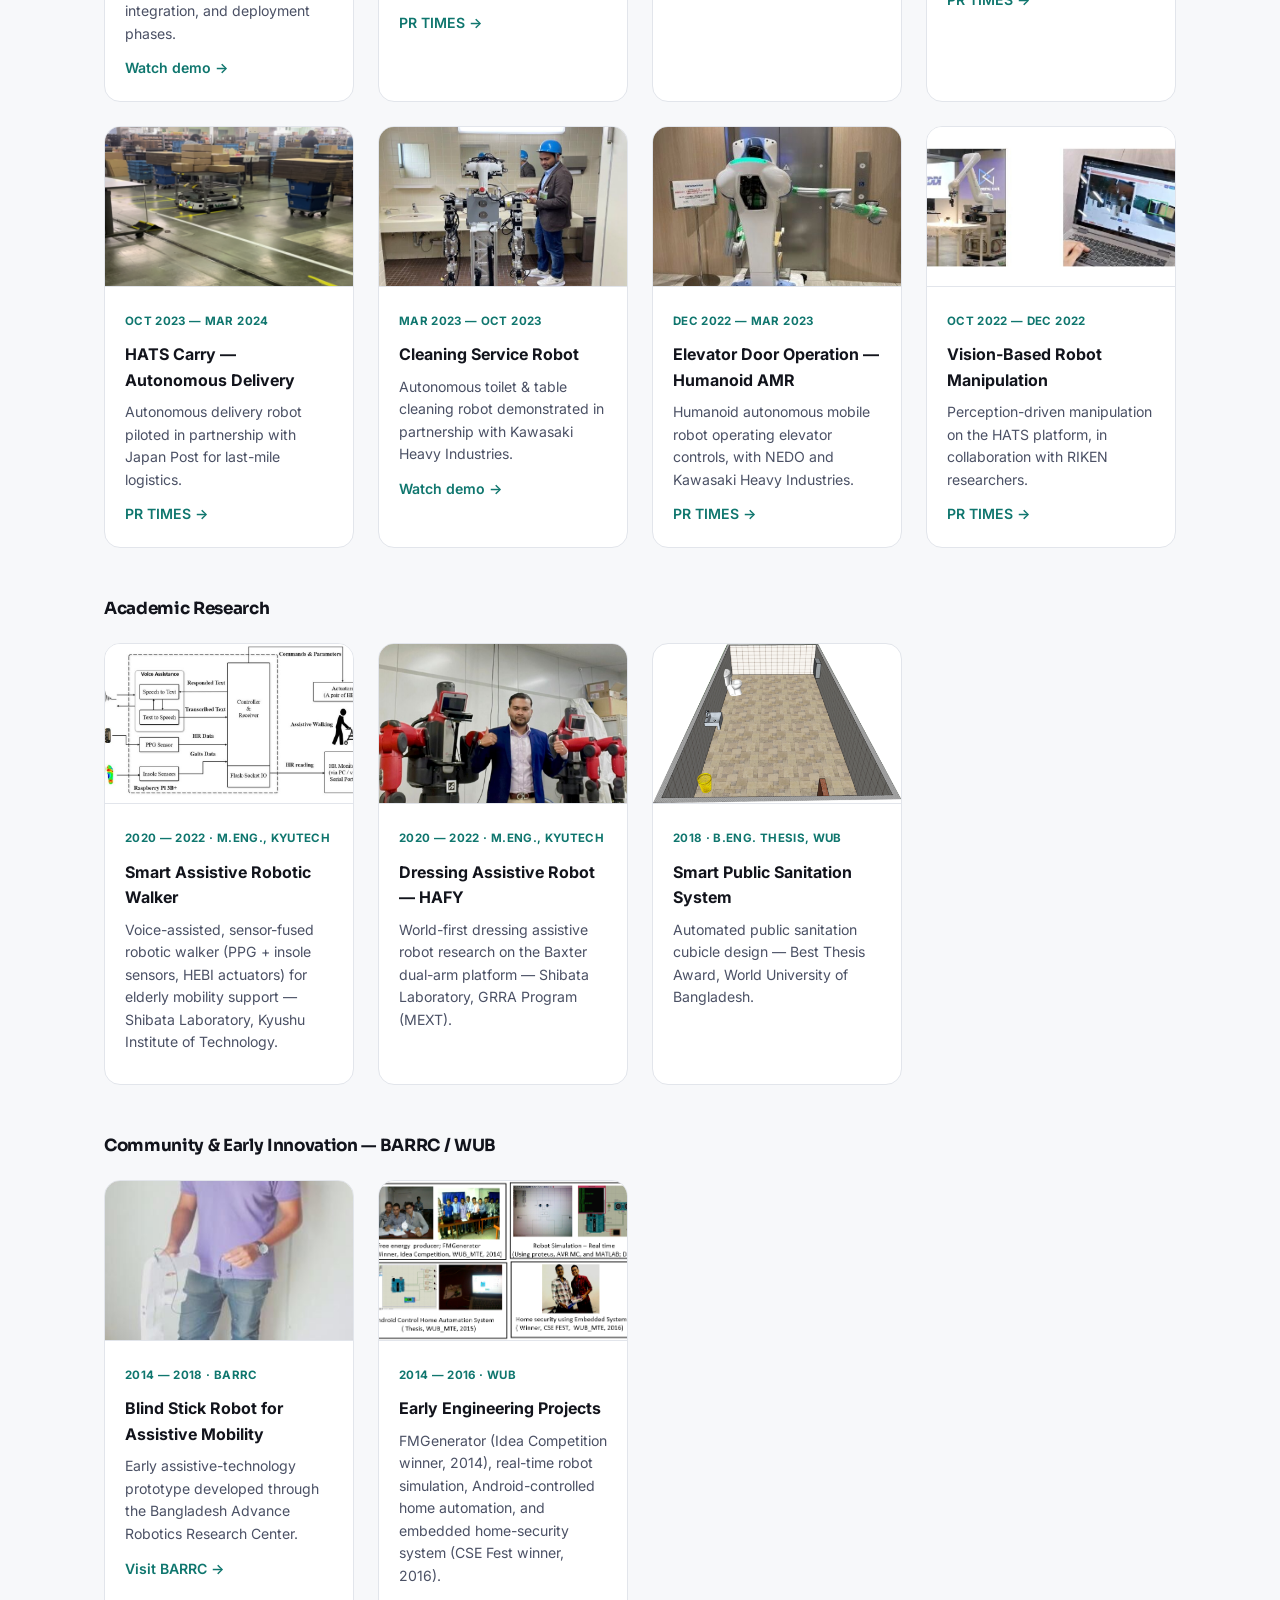
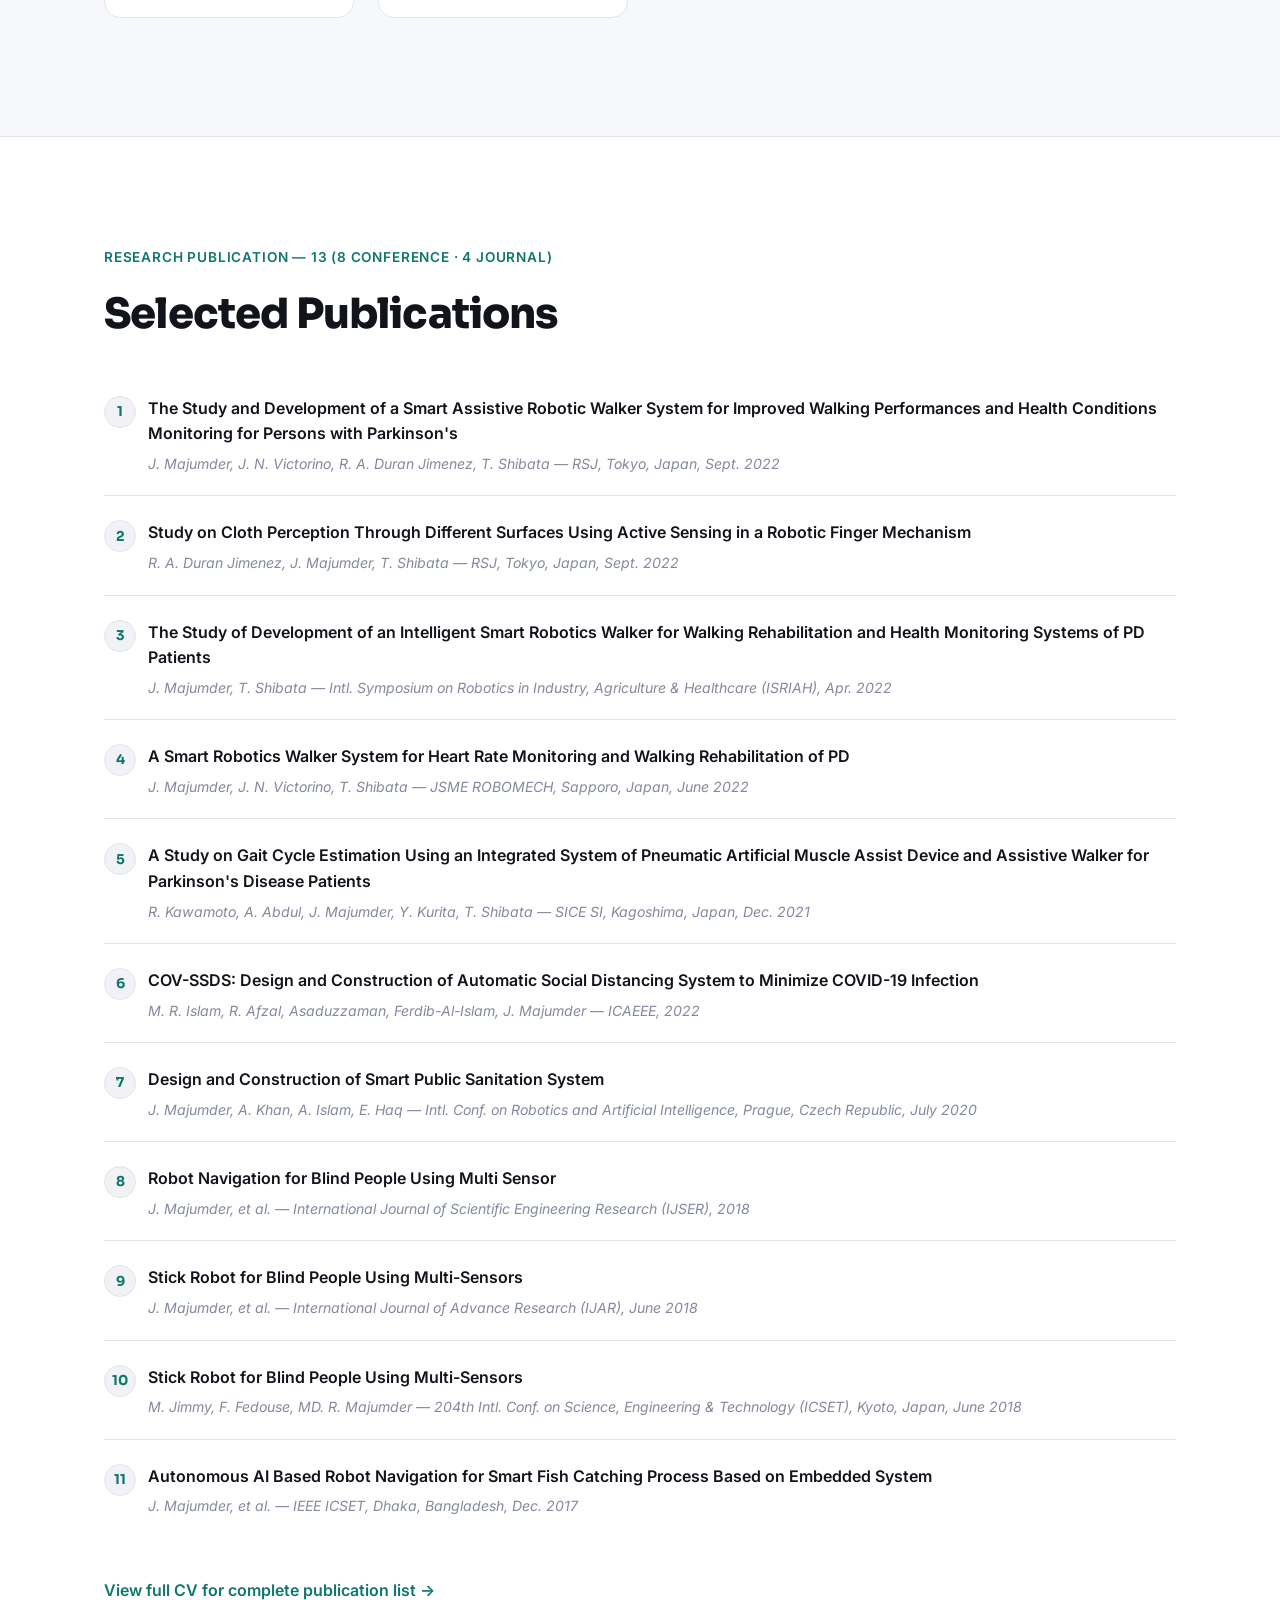
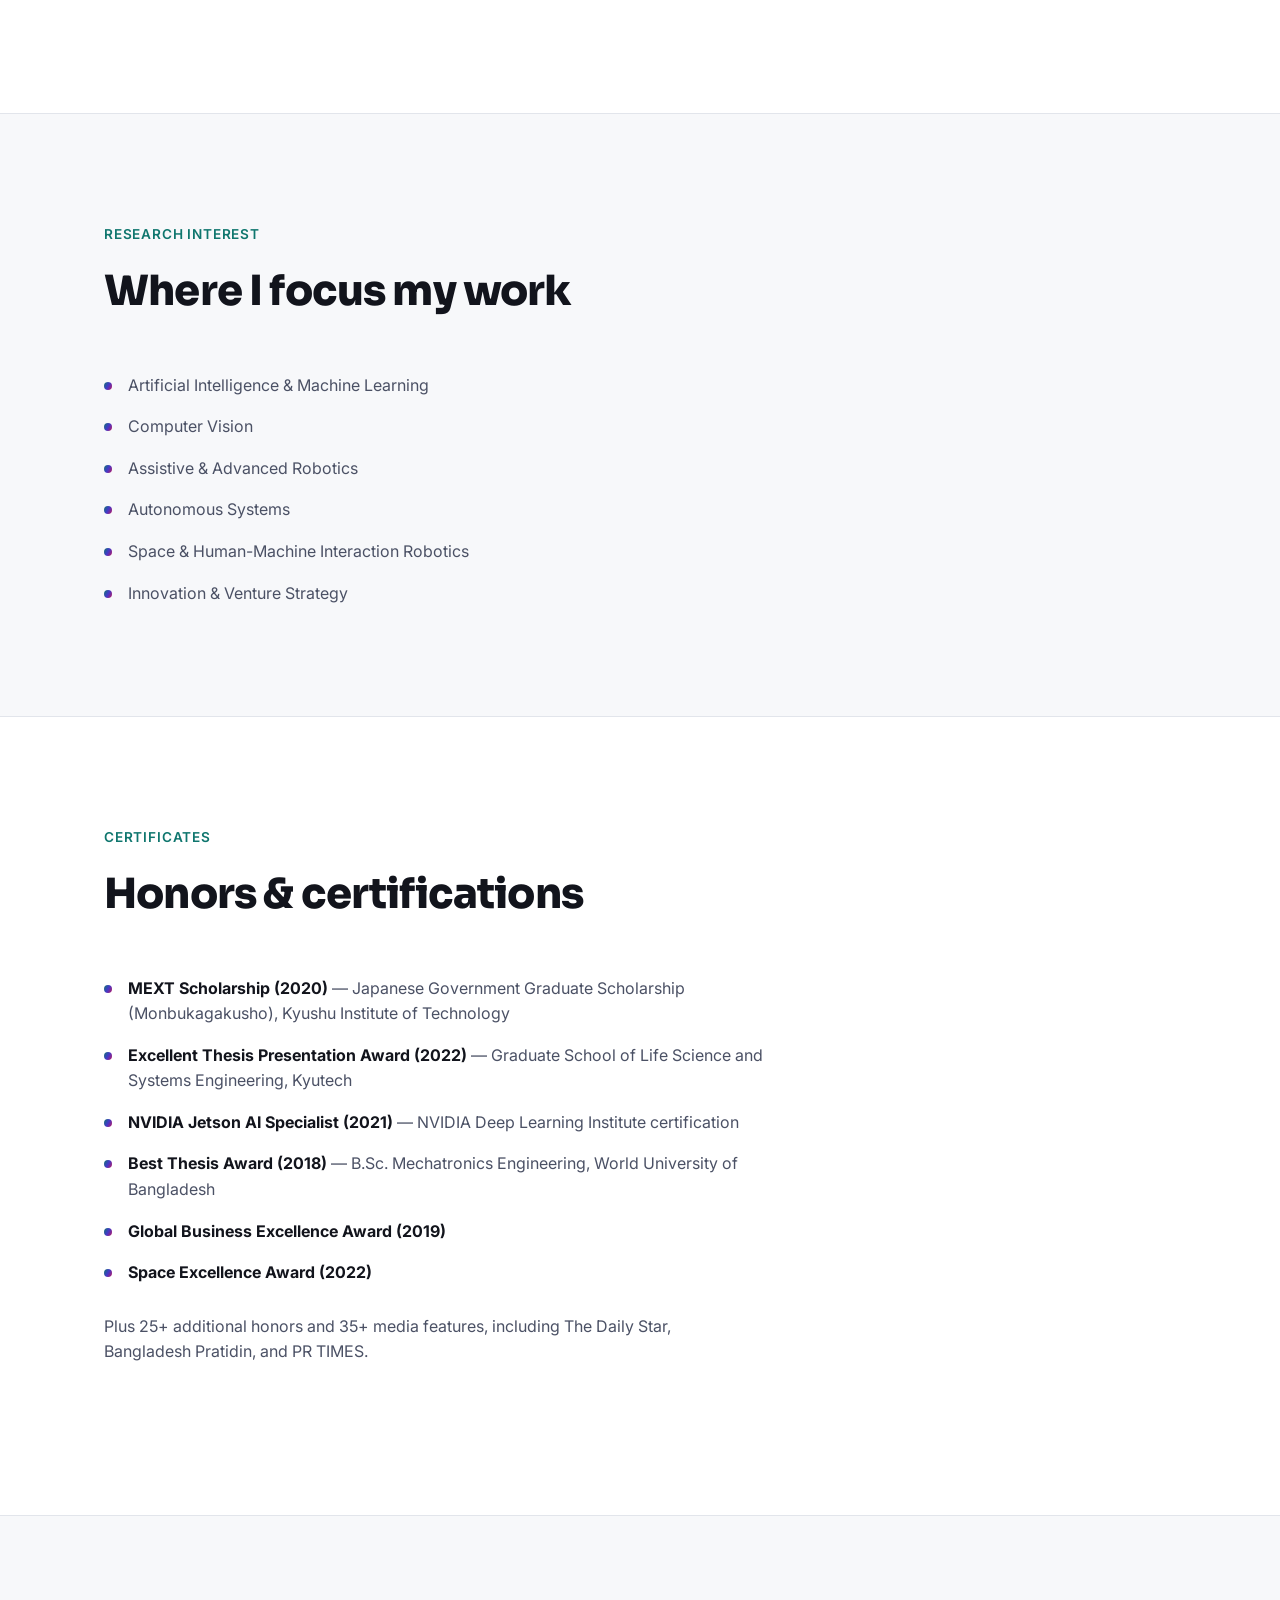
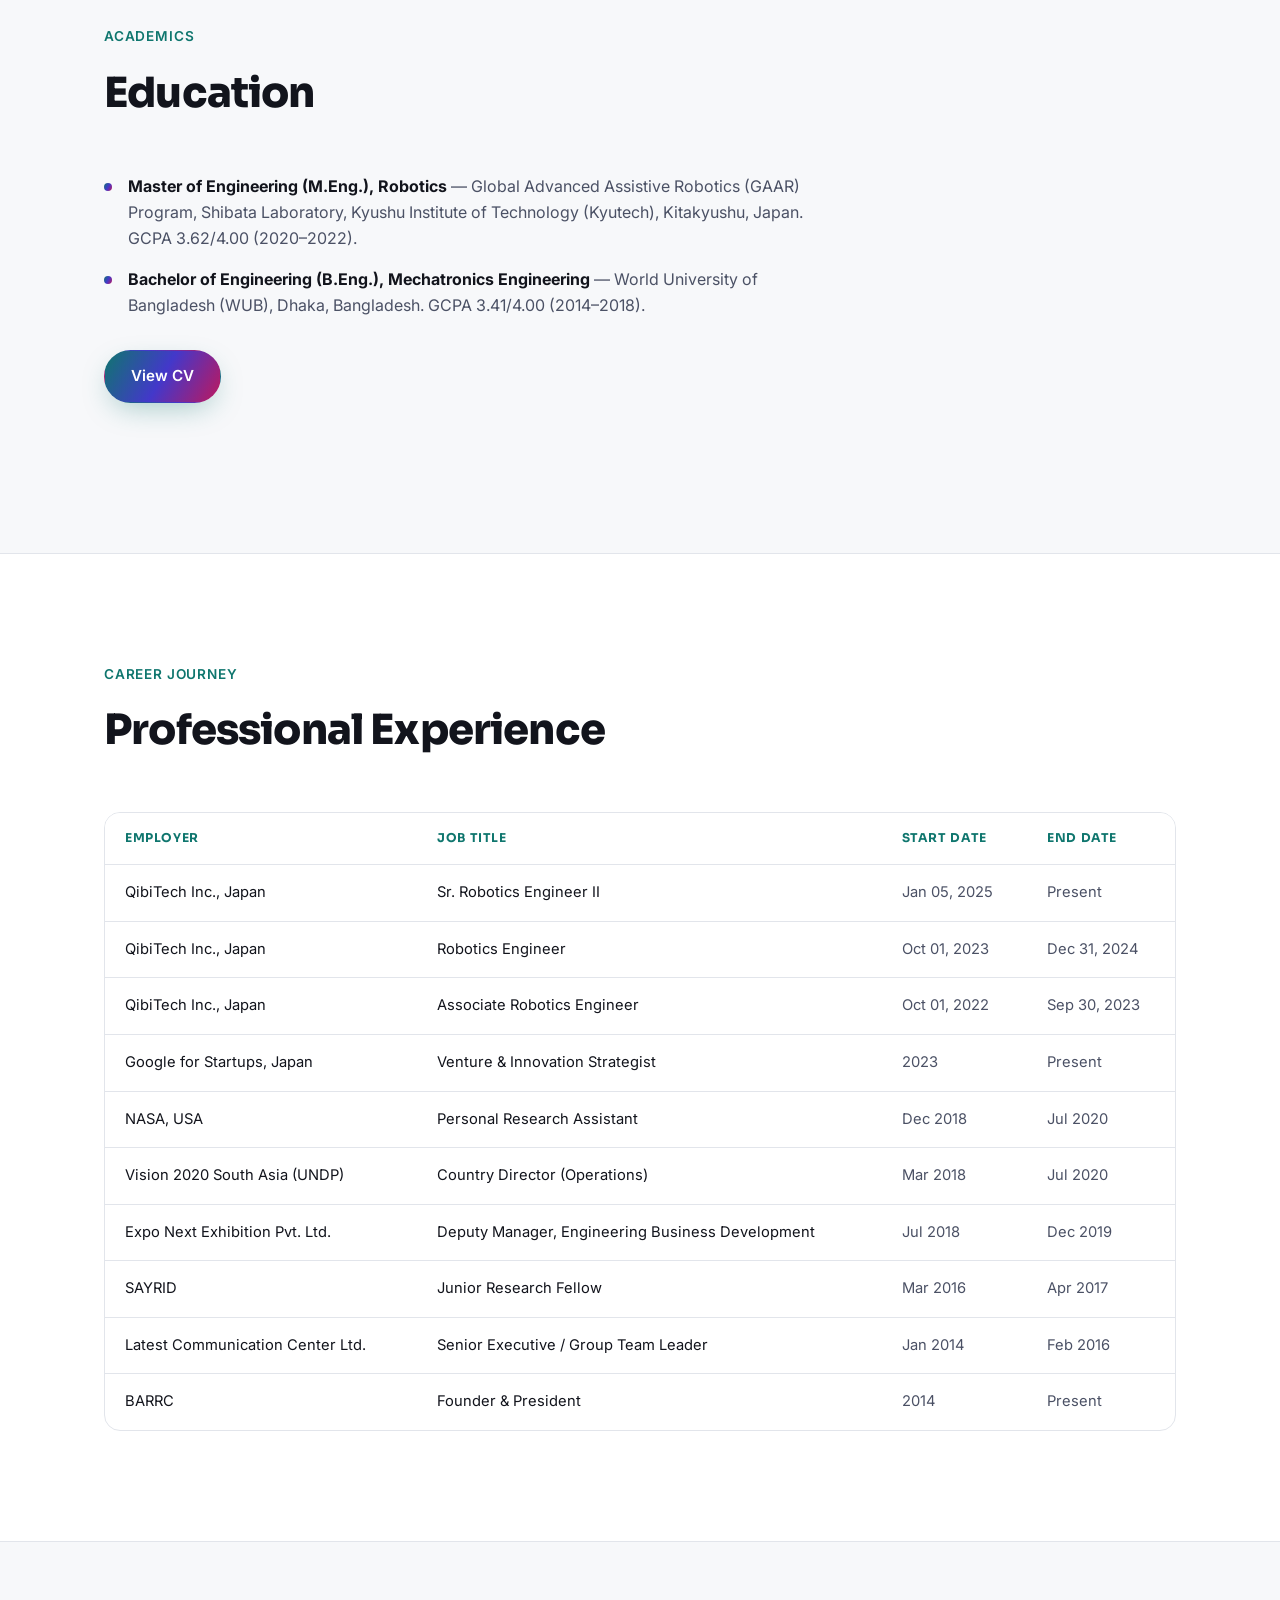
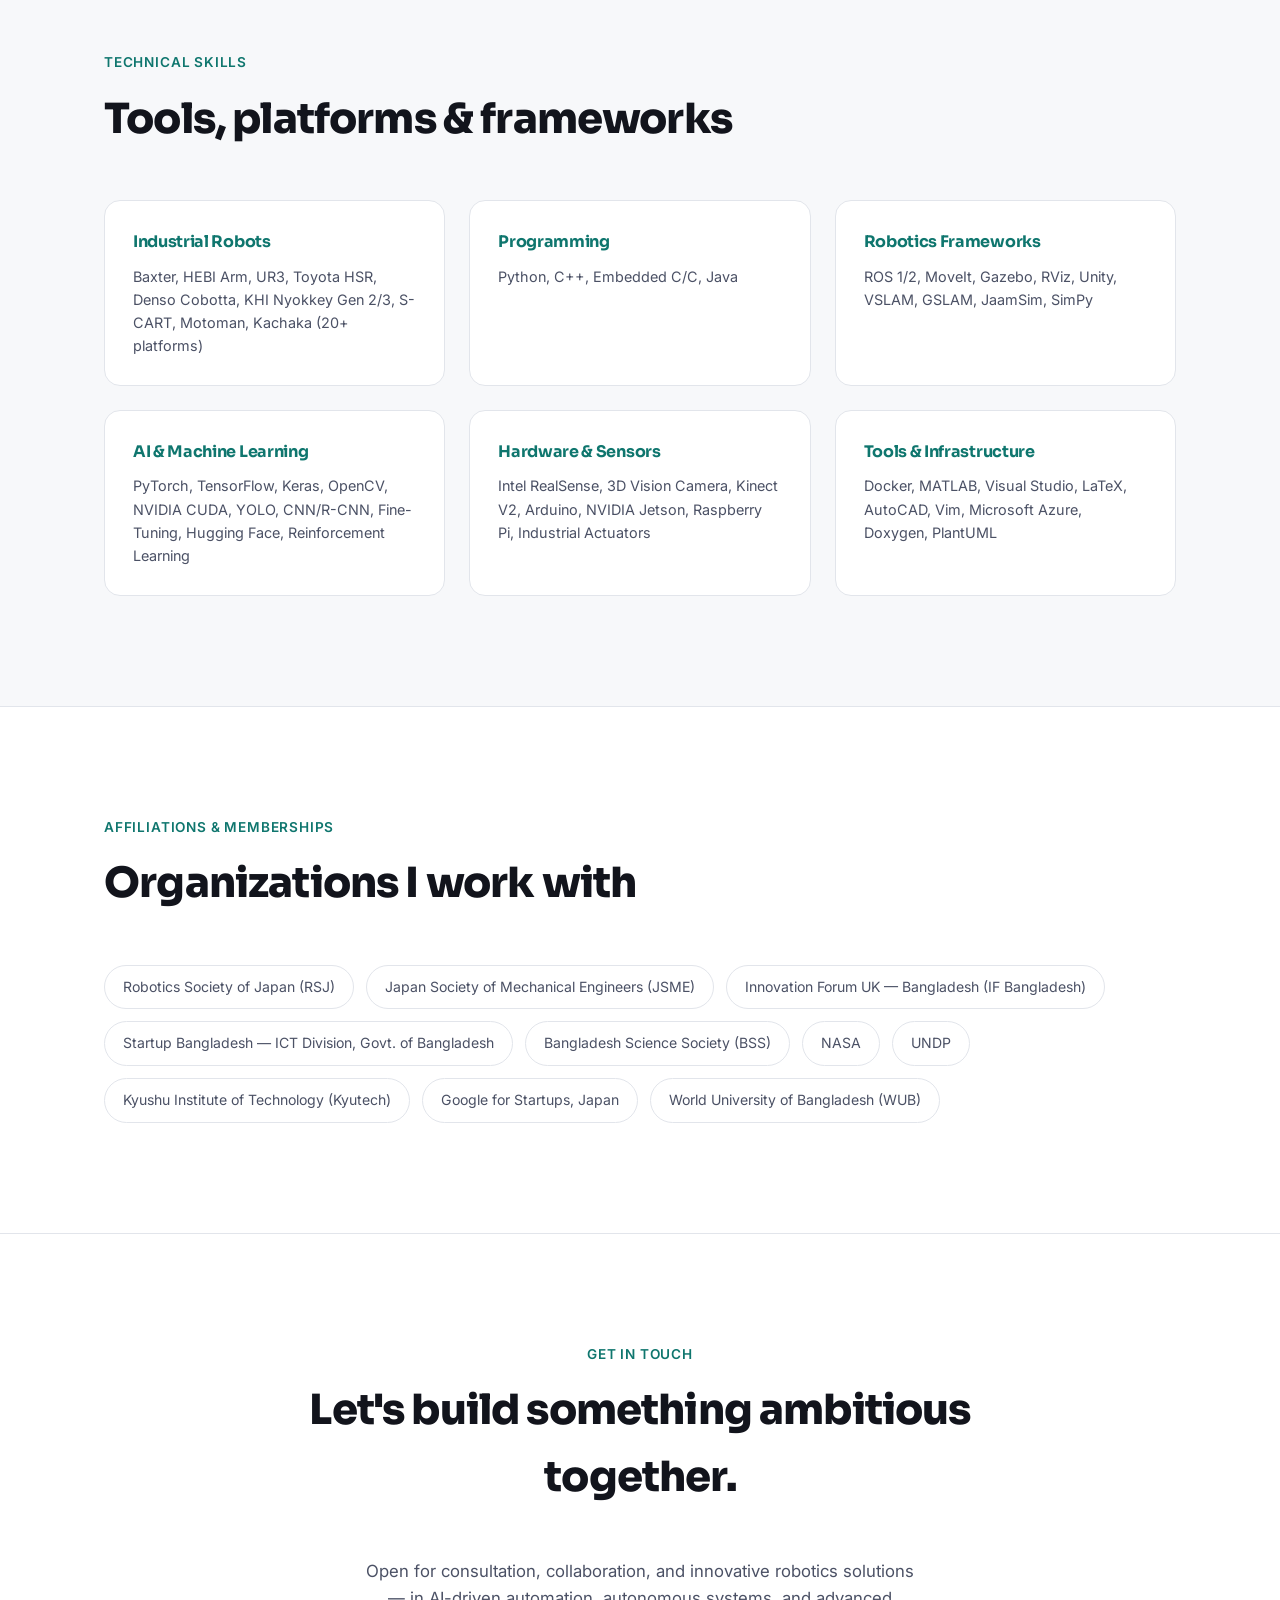
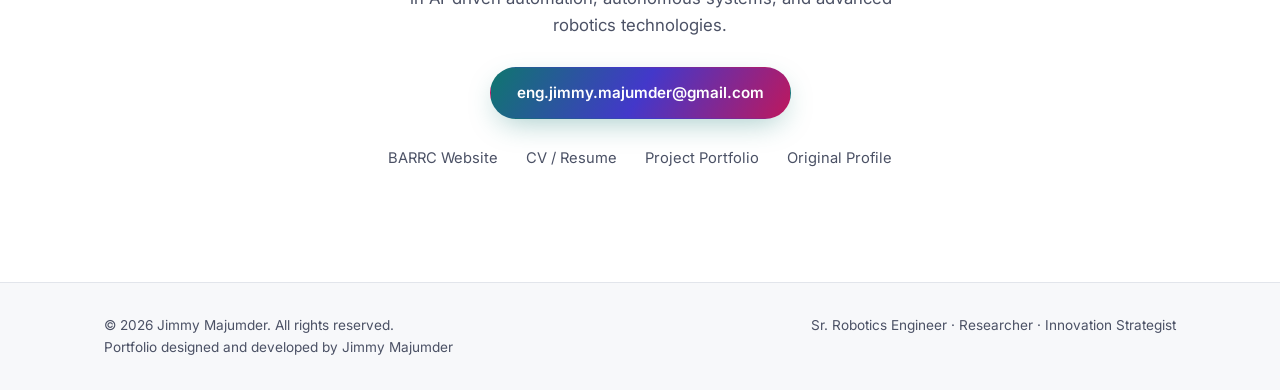
==== commit 5c34d770: "Remove IASC references, use direct Ex-NASA / Ex-UNDP wording throughout" ====
--- a/index.html
+++ b/index.html
@@ -4,7 +4,7 @@
 <meta charset="UTF-8" />
 <meta name="viewport" content="width=device-width, initial-scale=1.0" />
 <title>Jimmy Majumder — Sr. Robotics Engineer, Researcher &amp; Innovation Strategist</title>
-<meta name="description" content="Jimmy Majumder — Sr. Robotics Engineer II at QibiTech Inc. Japan, MEXT Scholar at Kyutech, Founder of BARRC, Ex-NASA/IASC & Ex-UNDP collaborator. 13 publications in AI, robotics, and autonomous systems." />
+<meta name="description" content="Jimmy Majumder — Sr. Robotics Engineer II at QibiTech Inc. Japan, MEXT Scholar at Kyutech, Founder of BARRC, Ex-NASA & Ex-UNDP collaborator. 13 publications in AI, robotics, and autonomous systems." />
 <link rel="preconnect" href="https://fonts.googleapis.com">
 <link rel="preconnect" href="https://fonts.gstatic.com" crossorigin>
 <link href="https://fonts.googleapis.com/css2?family=Sora:wght@400;500;600;700;800&family=Inter:wght@400;500;600;700&display=swap" rel="stylesheet">
@@ -101,7 +101,7 @@
           </p>
           <p>
             Beyond engineering, I've spent more than eight years across corporate and voluntary sectors —
-            working with <strong>UNDP</strong> on SDG youth leadership, supporting <strong>NASA/IASC</strong>
+            working with <strong>UNDP</strong> on SDG youth leadership, supporting <strong>NASA</strong>
             on human-machine interaction and space robotics research, and founding the
             <strong>Bangladesh Advance Robotics Research Center (BARRC)</strong> in 2014, which has since
             grown into a multinational robotics organization.
@@ -125,7 +125,7 @@
             <li><span>🤖</span> Sr. Robotics Engineer II — QibiTech Inc., Tokyo</li>
             <li><span>💡</span> Venture &amp; Innovation Strategist — Google for Startups, Japan</li>
             <li><span>📄</span> 13 Peer-Reviewed Publications (8 conf. · 4 journal)</li>
-            <li><span>🚀</span> Ex-NASA/IASC Research Assistant</li>
+            <li><span>🚀</span> Ex-NASA Research Assistant</li>
             <li><span>🌍</span> Ex-UNDP SDG Country Director (Operations)</li>
             <li><span>🏛️</span> Founder &amp; President — BARRC (est. 2014)</li>
             <li><span>🛠️</span> Advisor, Advanced Robotics — Bangladesh Science Society (BSS)</li>
@@ -445,7 +445,7 @@
             <tr><td>QibiTech Inc., Japan</td><td>Robotics Engineer</td><td>Oct 01, 2023</td><td>Dec 31, 2024</td></tr>
             <tr><td>QibiTech Inc., Japan</td><td>Associate Robotics Engineer</td><td>Oct 01, 2022</td><td>Sep 30, 2023</td></tr>
             <tr><td>Google for Startups, Japan</td><td>Venture &amp; Innovation Strategist</td><td>2023</td><td>Present</td></tr>
-            <tr><td>IASC / NASA, USA</td><td>Personal Research Assistant</td><td>Dec 2018</td><td>Jul 2020</td></tr>
+            <tr><td>NASA, USA</td><td>Personal Research Assistant</td><td>Dec 2018</td><td>Jul 2020</td></tr>
             <tr><td>Vision 2020 South Asia (UNDP)</td><td>Country Director (Operations)</td><td>Mar 2018</td><td>Jul 2020</td></tr>
             <tr><td>Expo Next Exhibition Pvt. Ltd.</td><td>Deputy Manager, Engineering Business Development</td><td>Jul 2018</td><td>Dec 2019</td></tr>
             <tr><td>SAYRID</td><td>Junior Research Fellow</td><td>Mar 2016</td><td>Apr 2017</td></tr>
@@ -502,7 +502,7 @@
         <span class="chip">Innovation Forum UK — Bangladesh (IF Bangladesh)</span>
         <span class="chip">Startup Bangladesh — ICT Division, Govt. of Bangladesh</span>
         <span class="chip">Bangladesh Science Society (BSS)</span>
-        <span class="chip">NASA / IASC</span>
+        <span class="chip">NASA</span>
         <span class="chip">UNDP</span>
         <span class="chip">Kyushu Institute of Technology (Kyutech)</span>
         <span class="chip">Google for Startups, Japan</span>
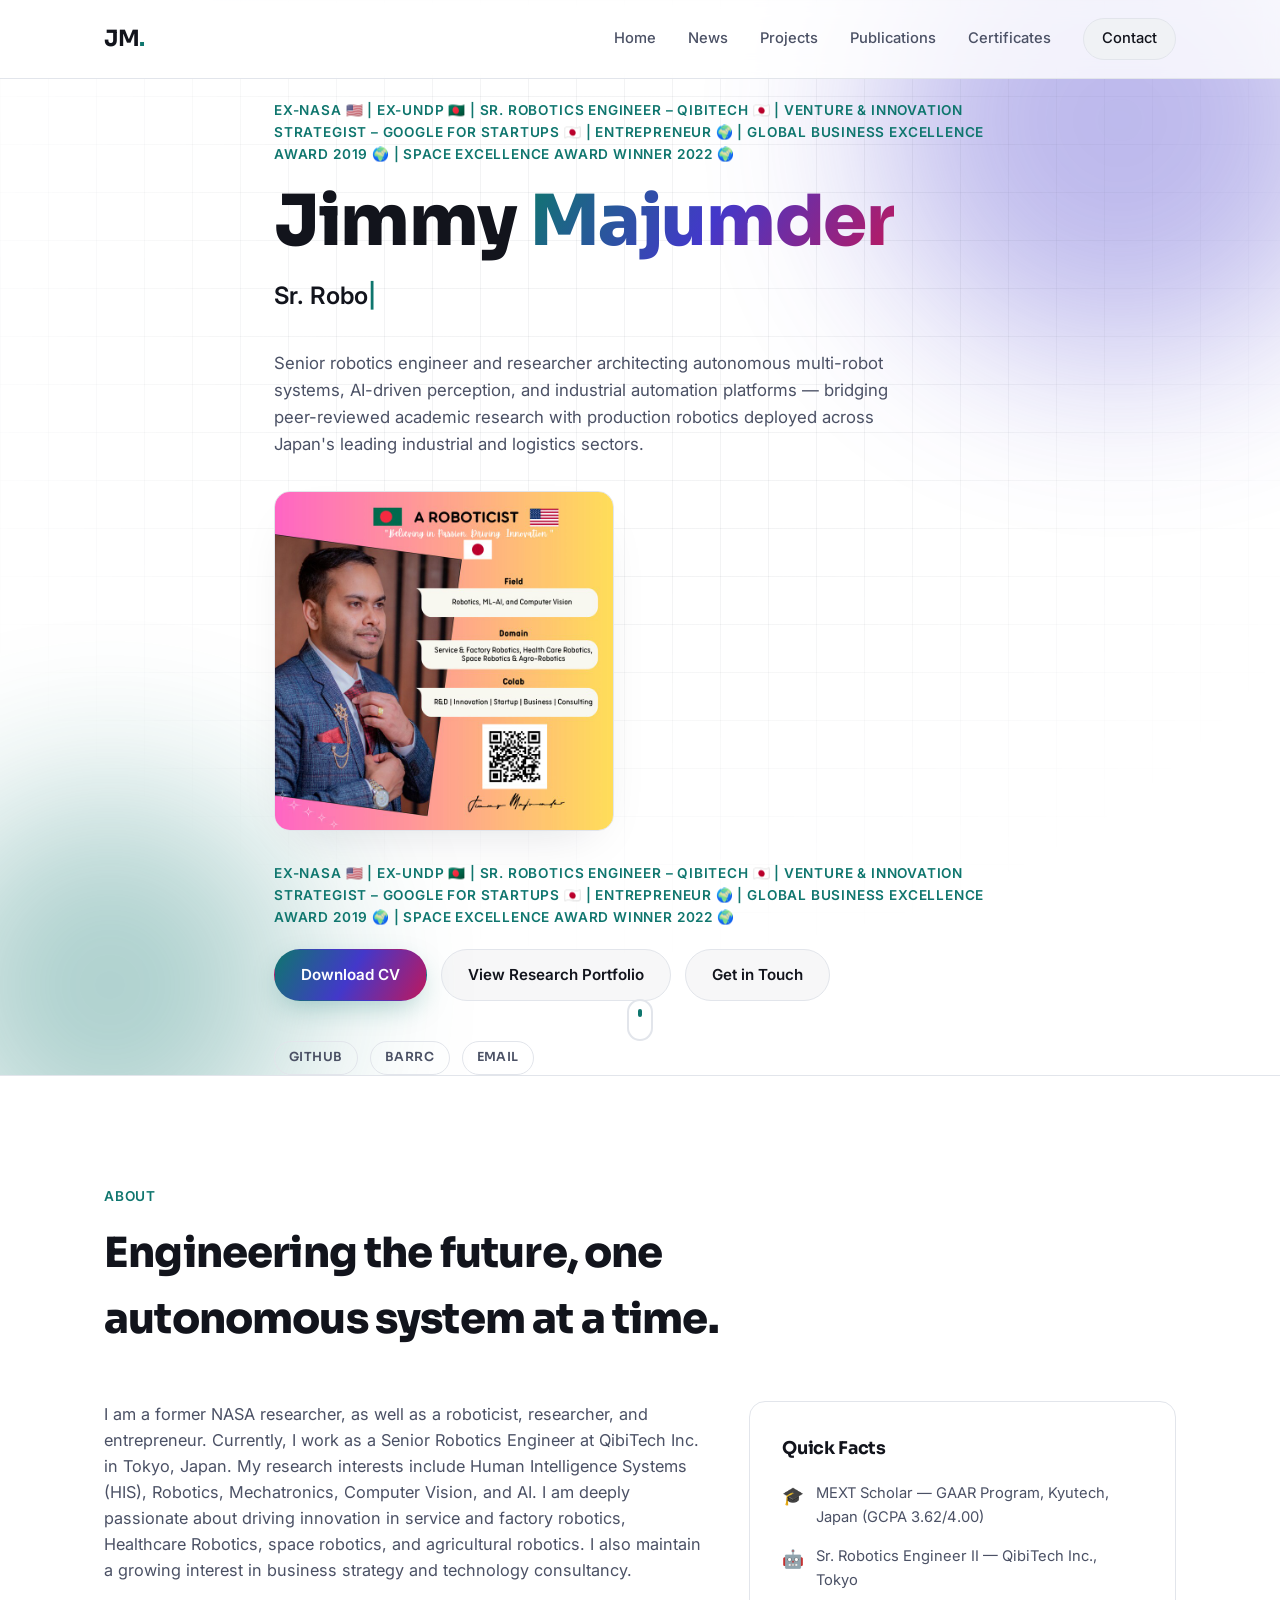
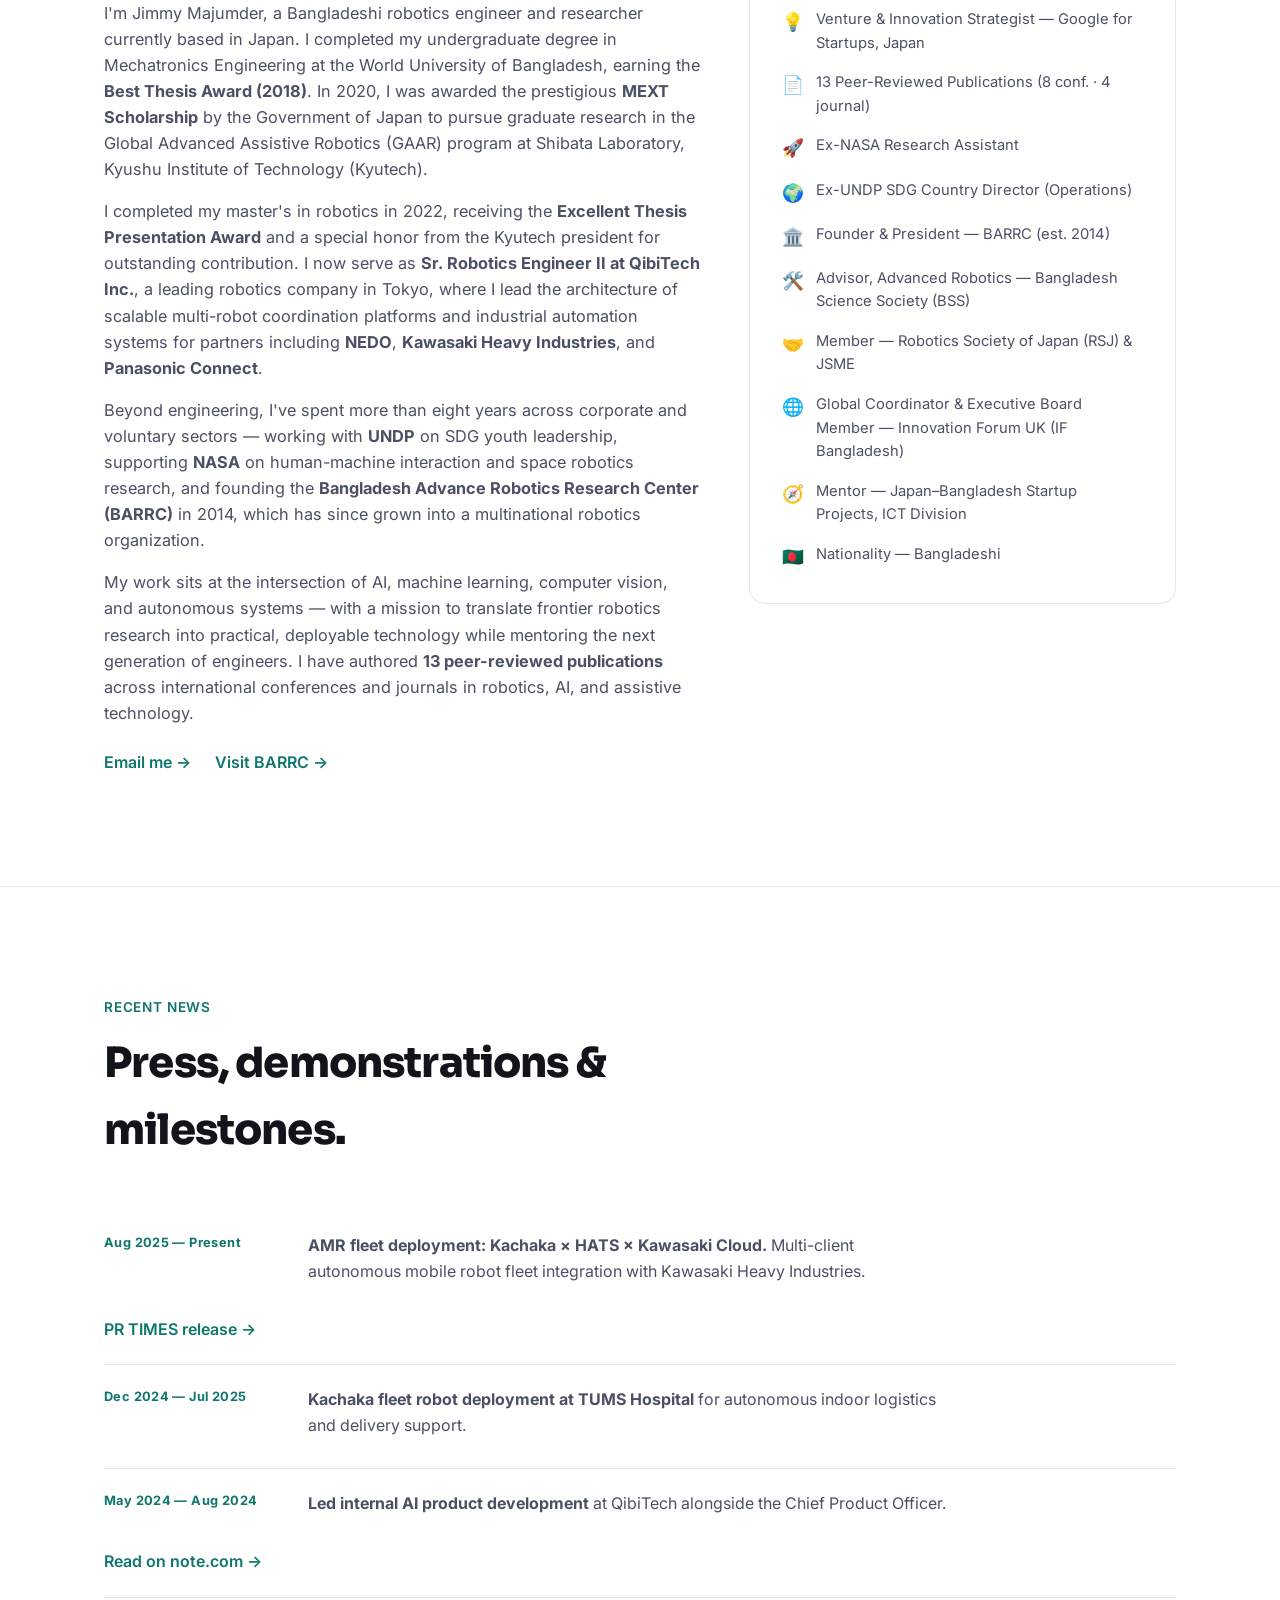
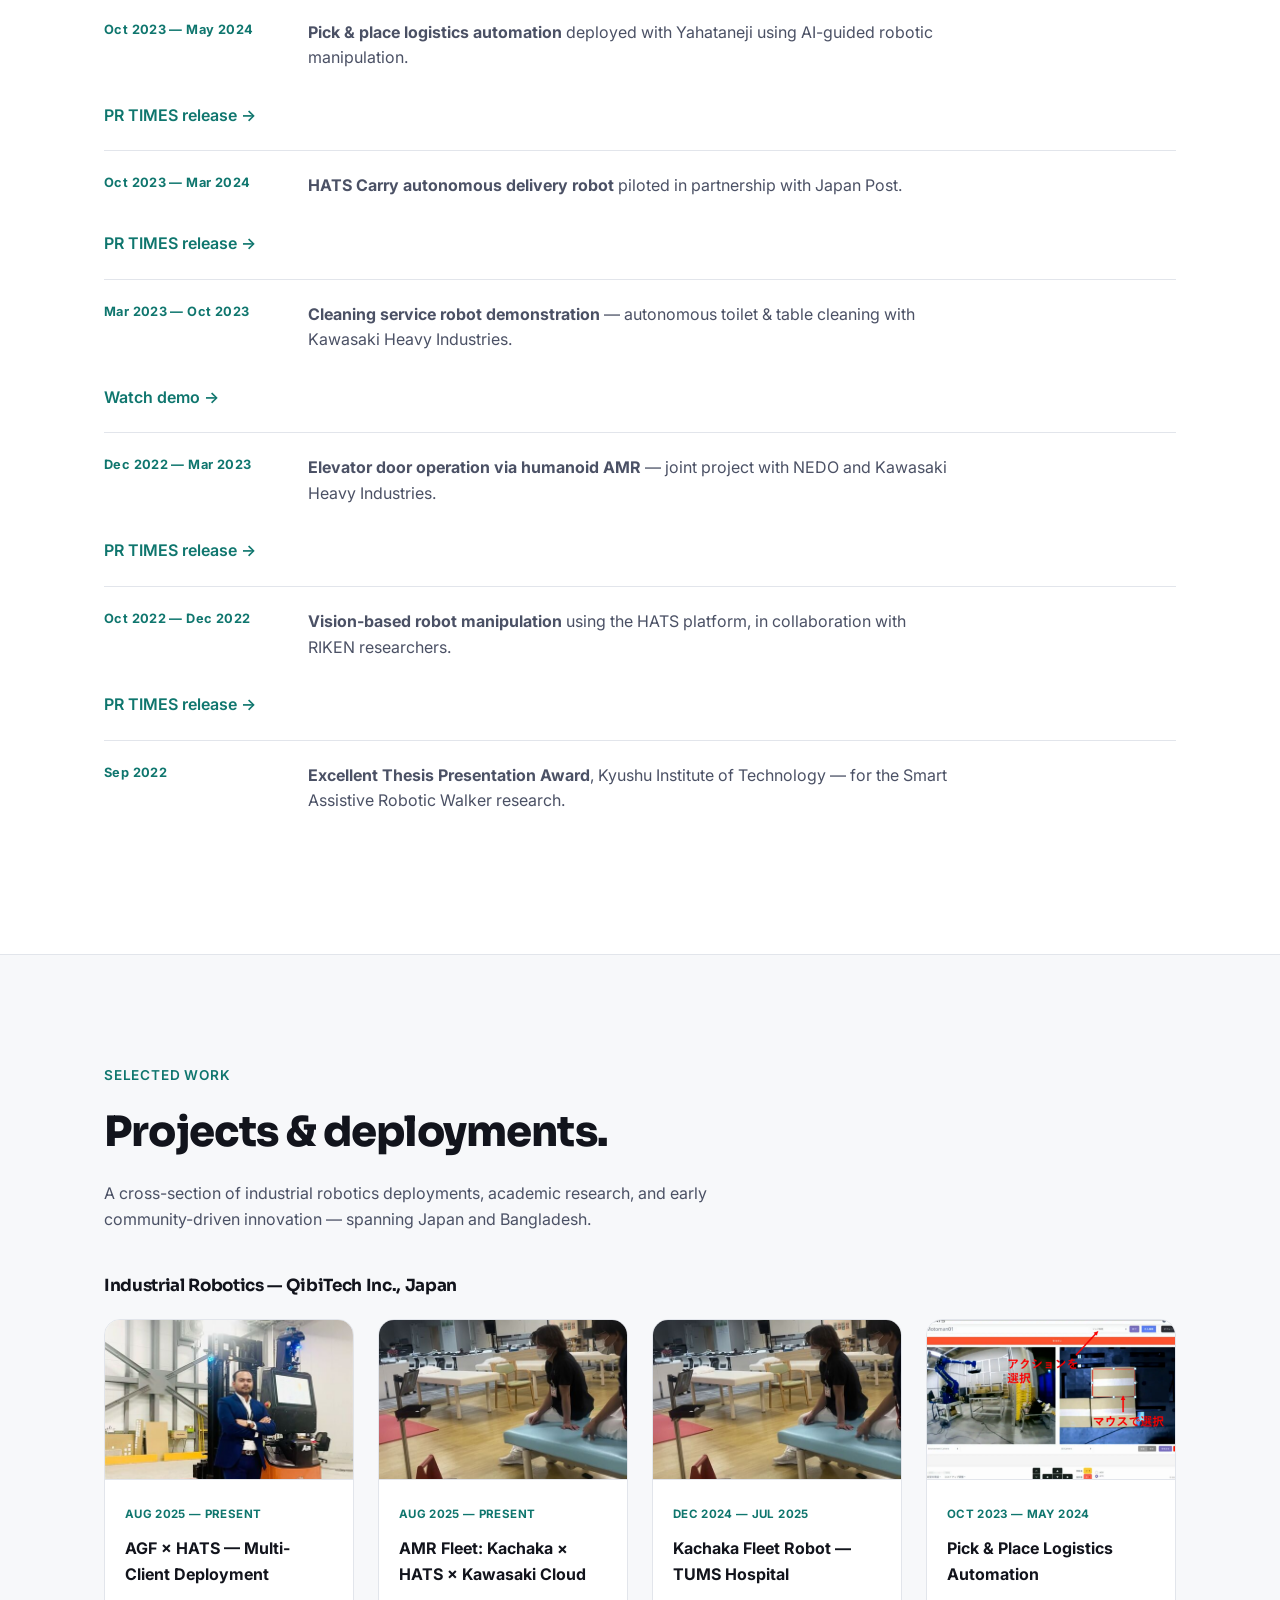
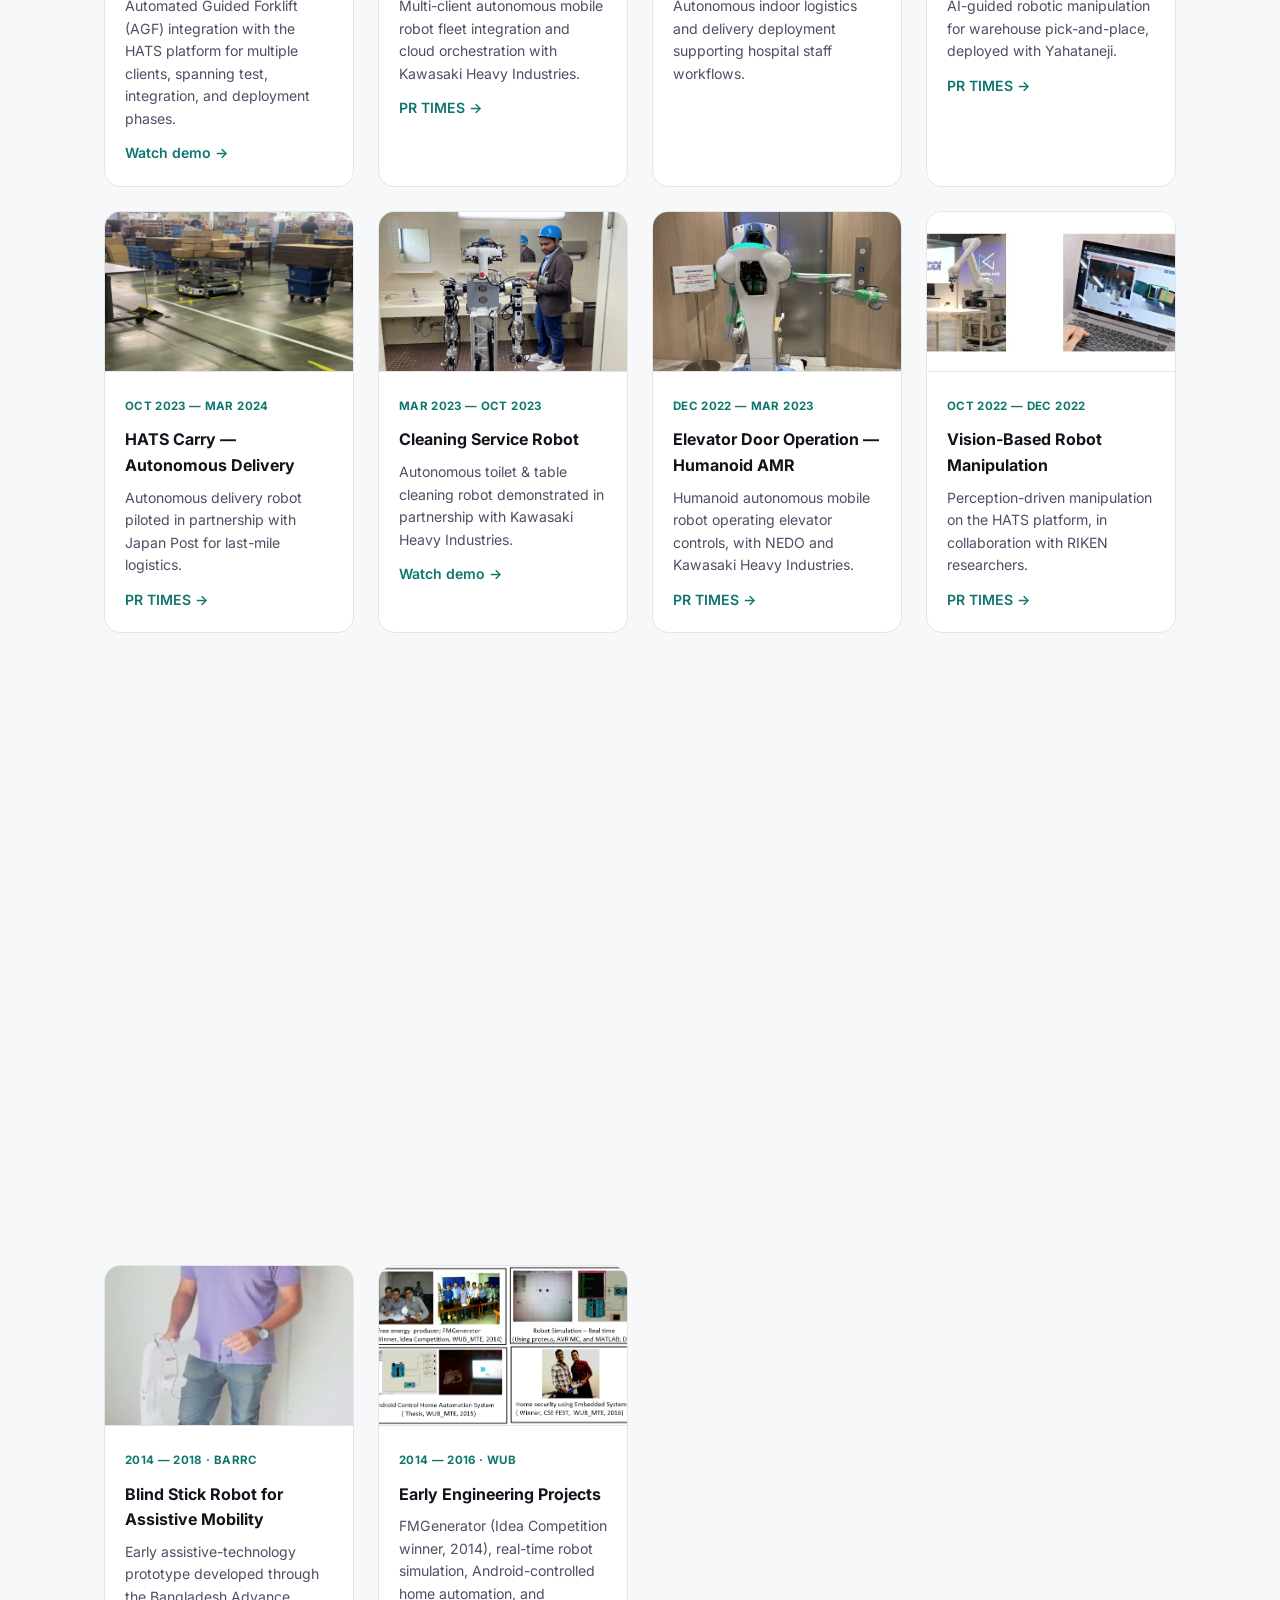
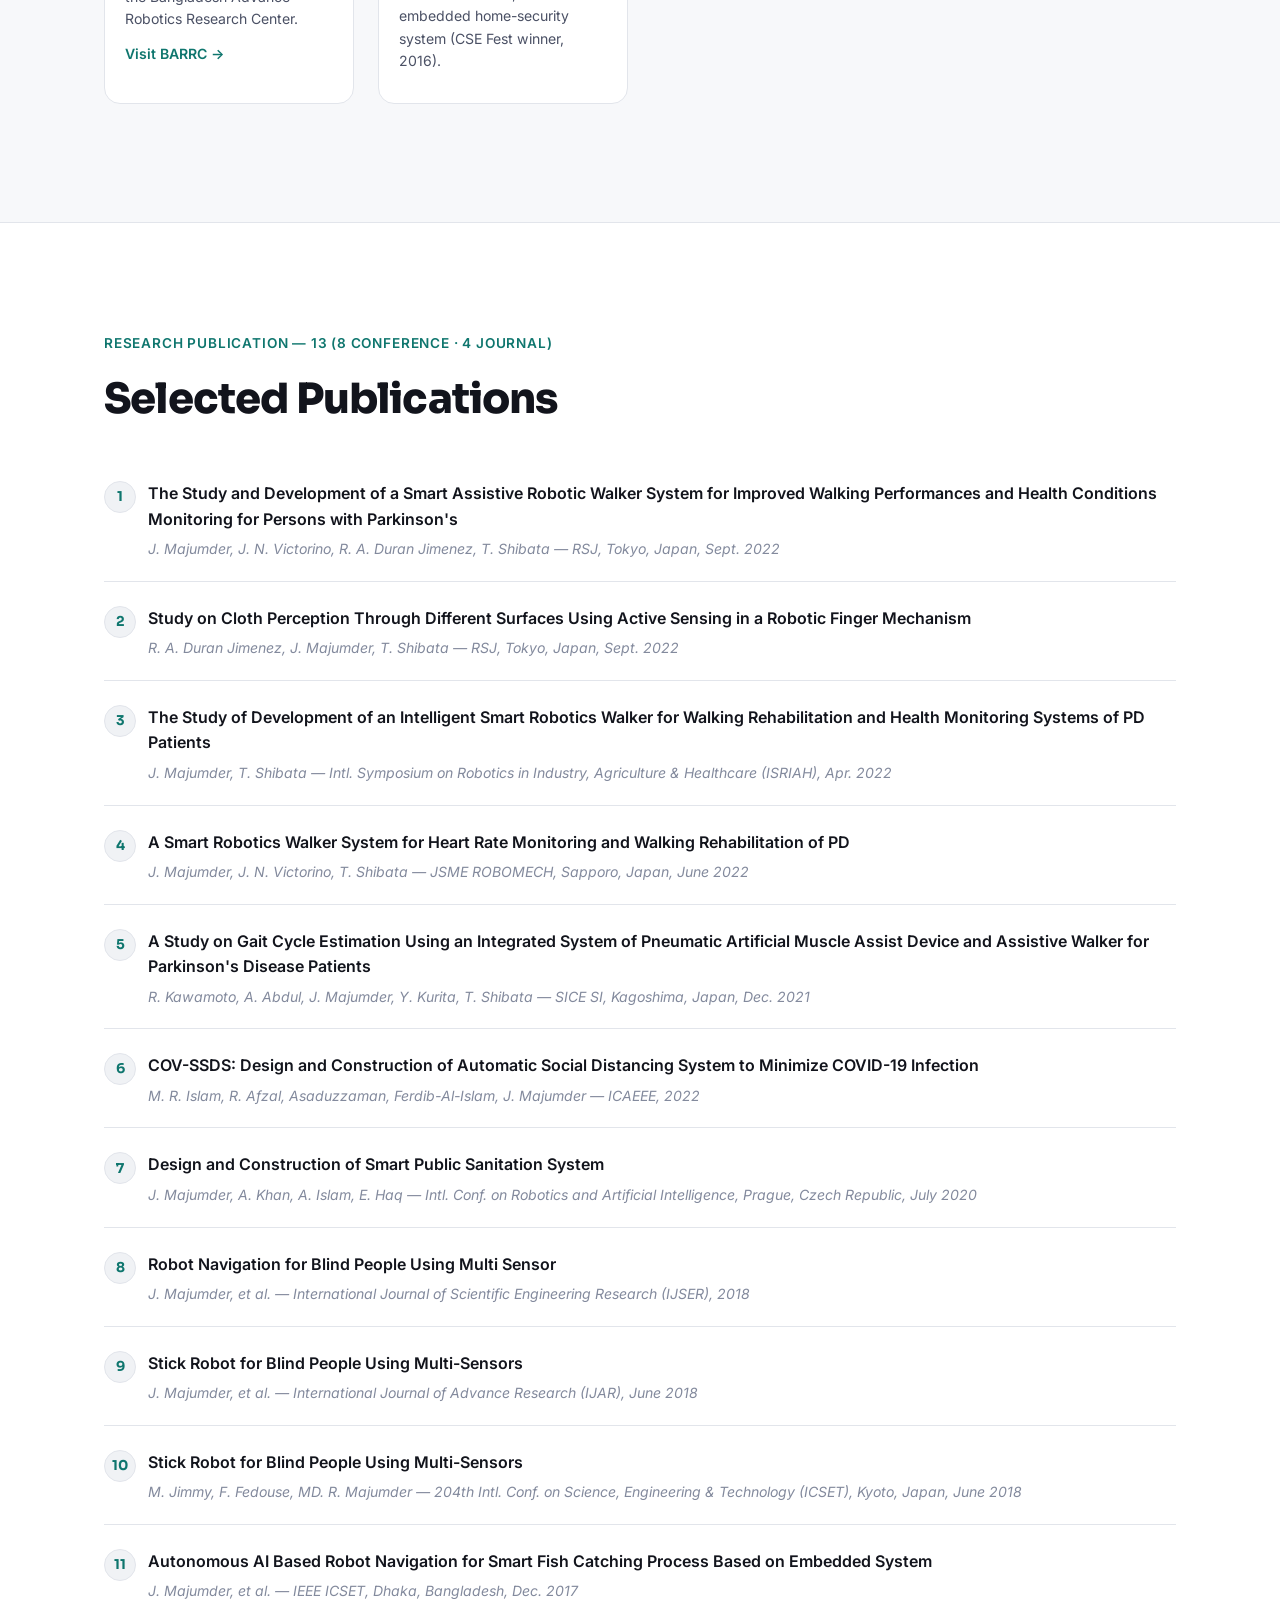
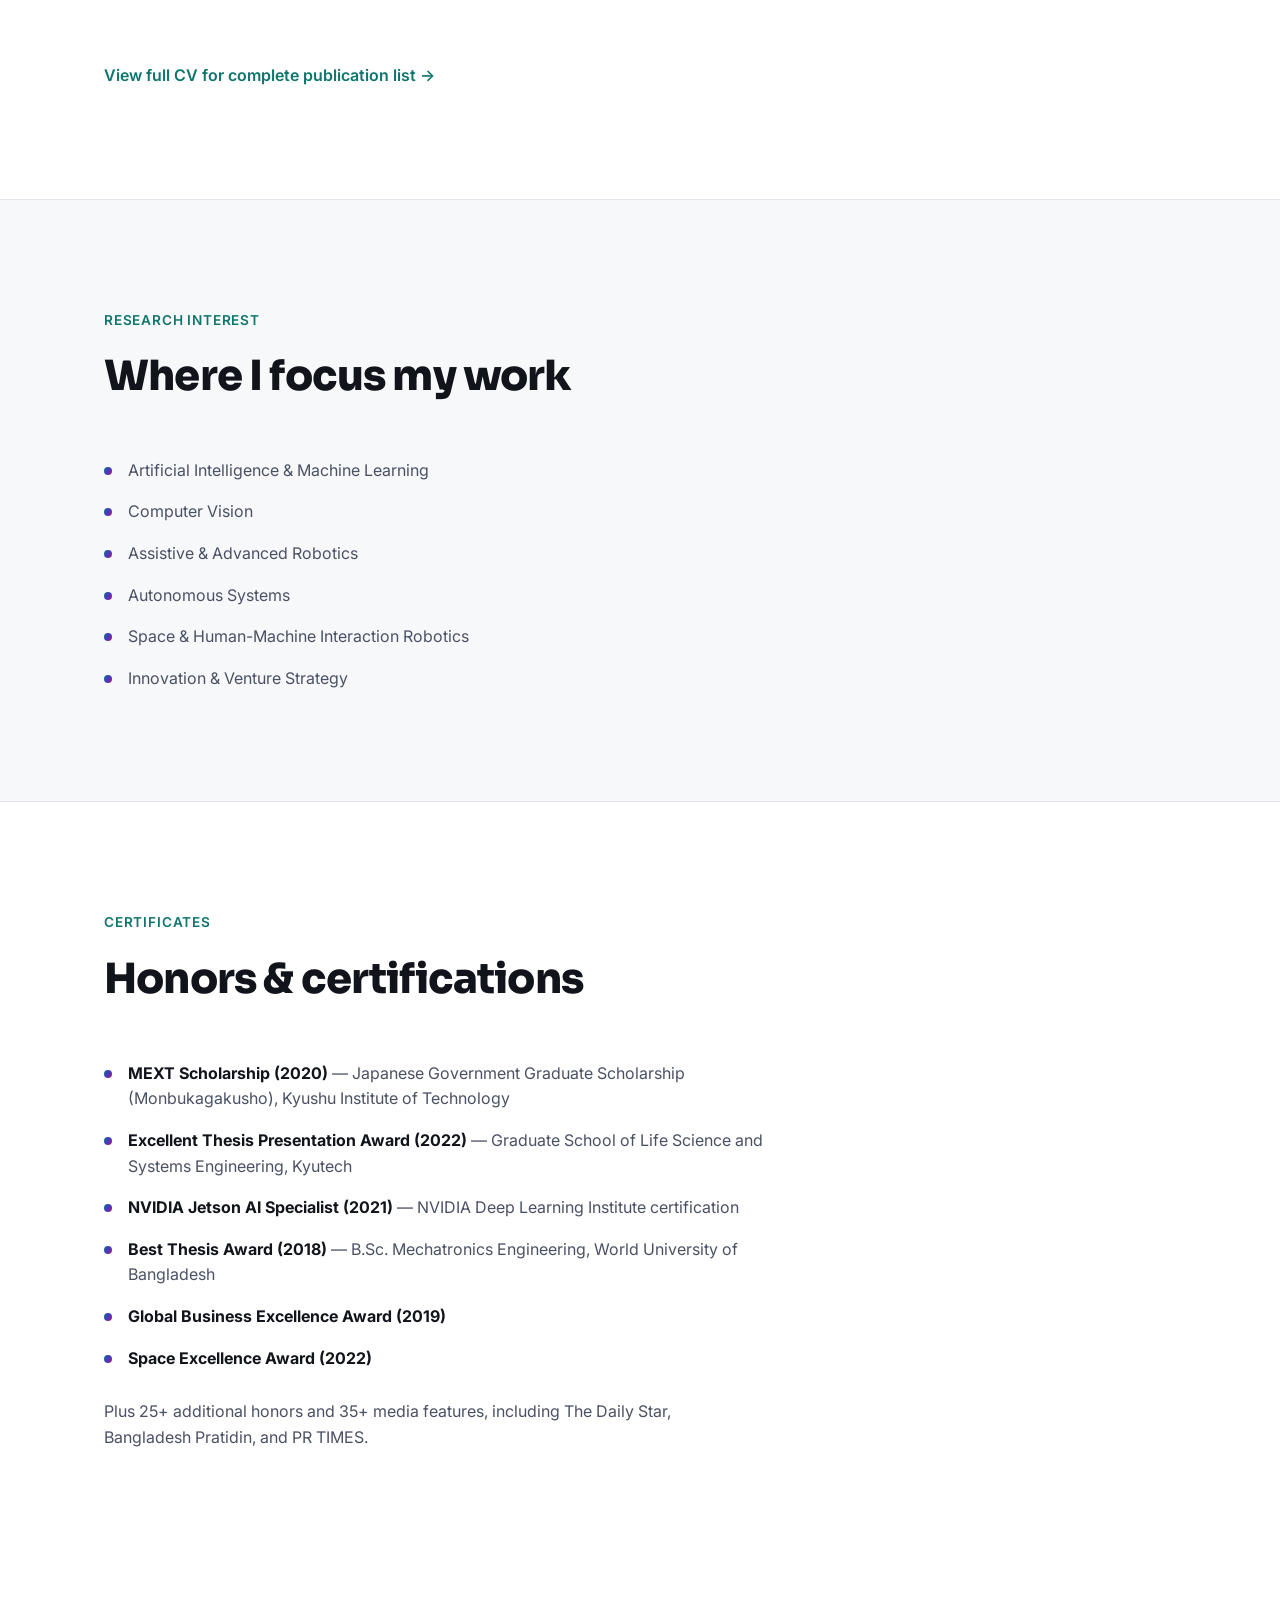
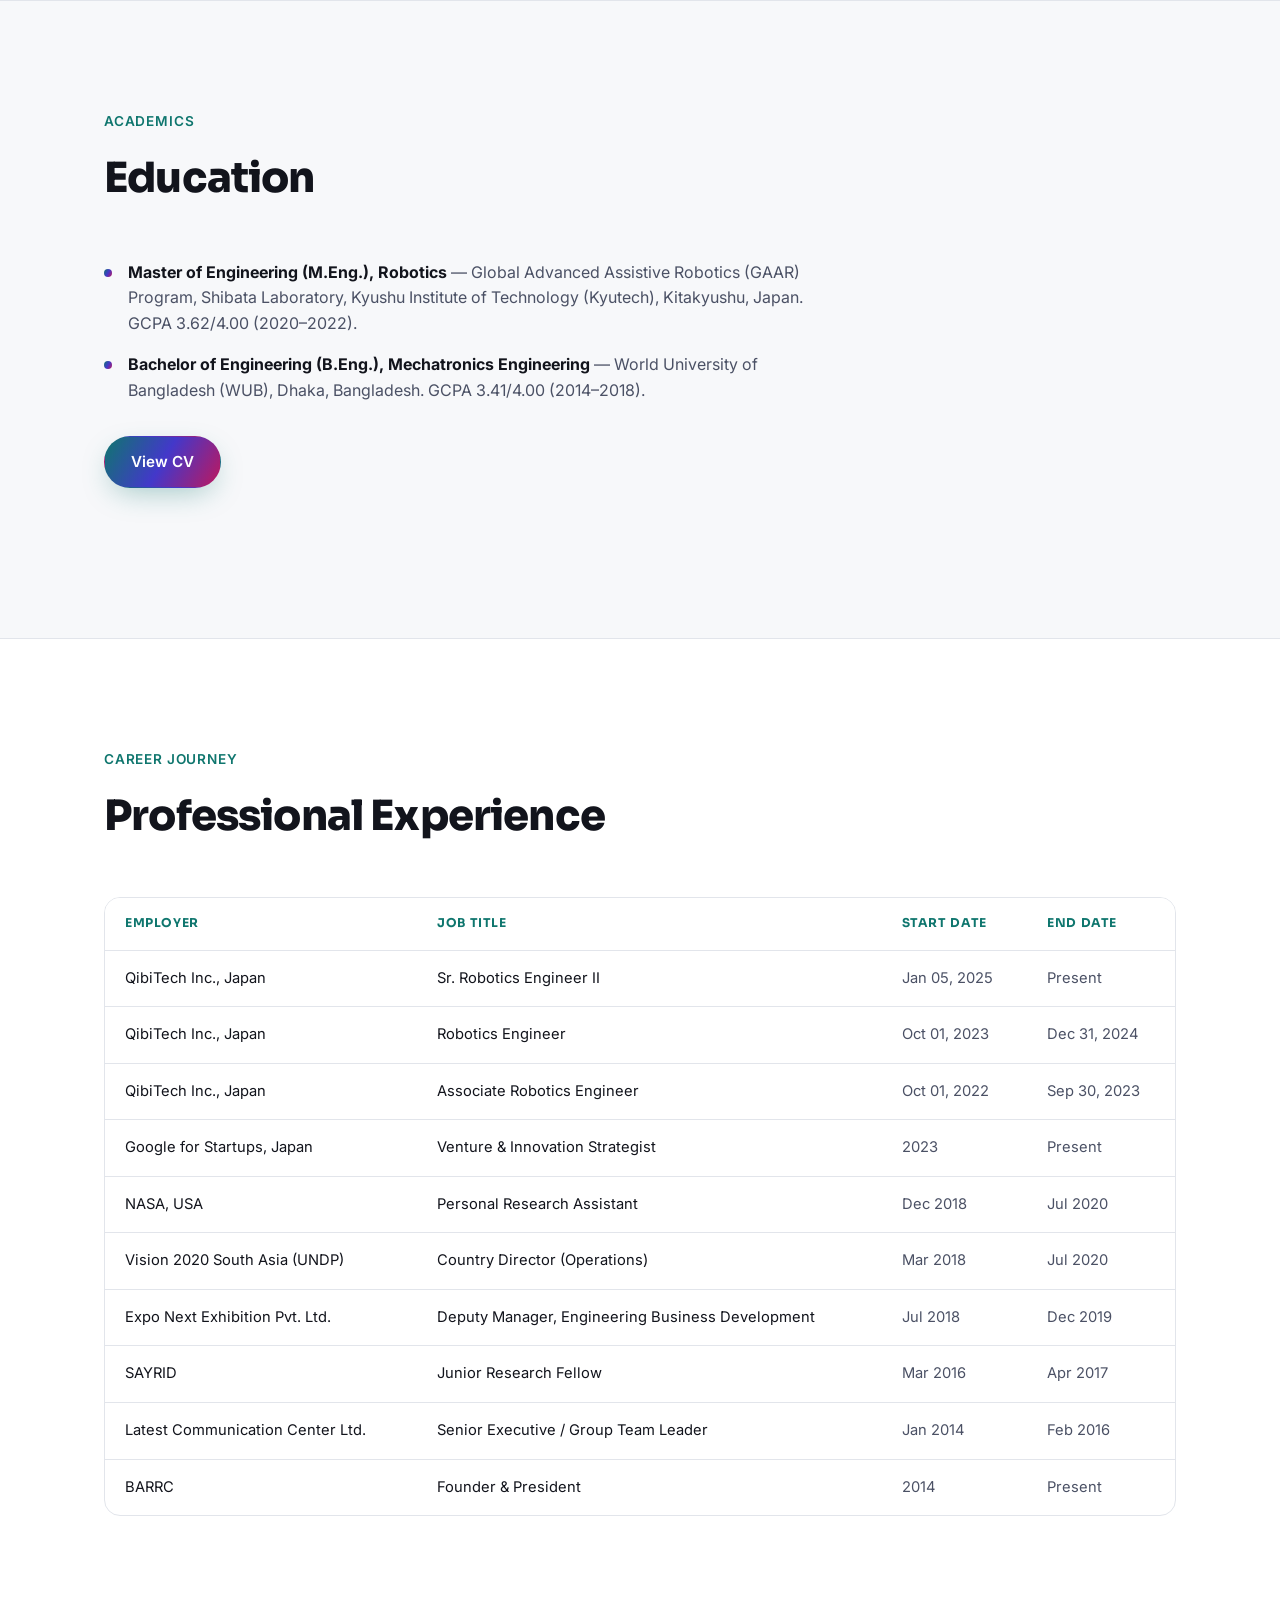
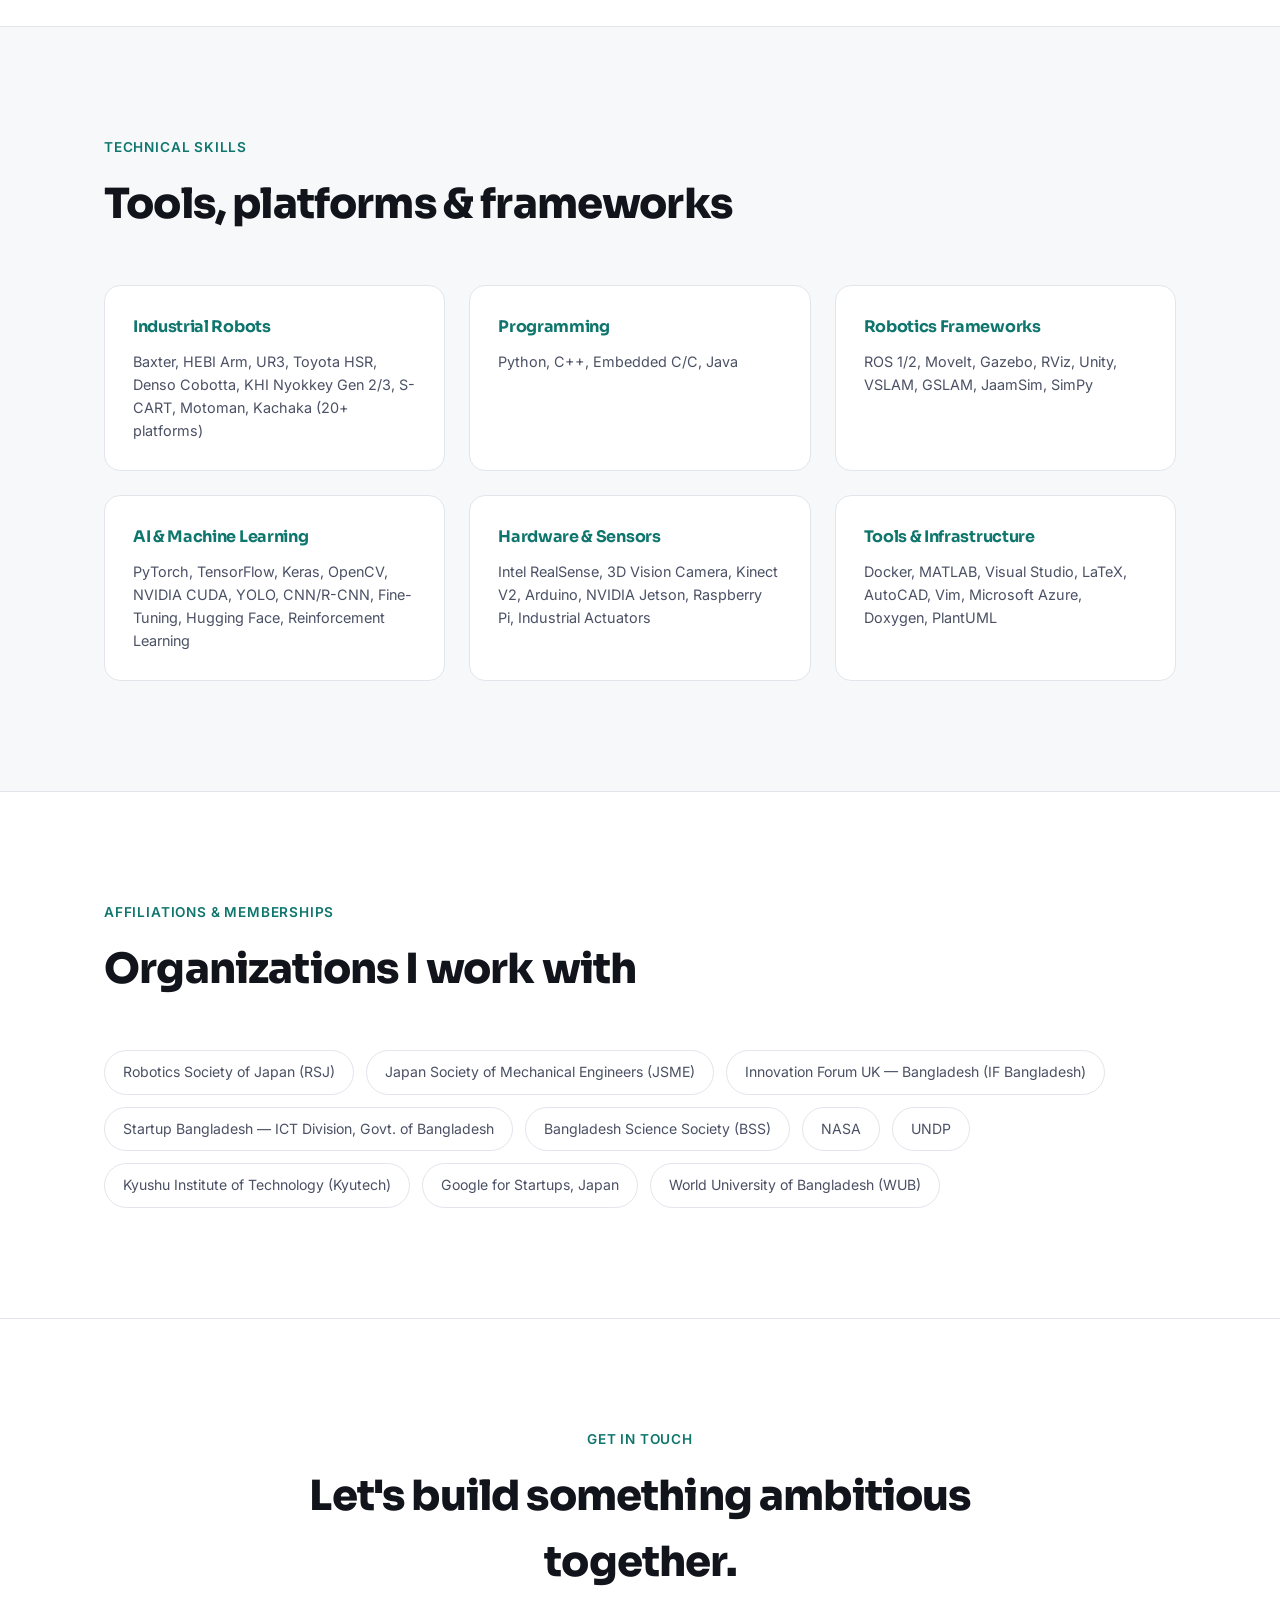
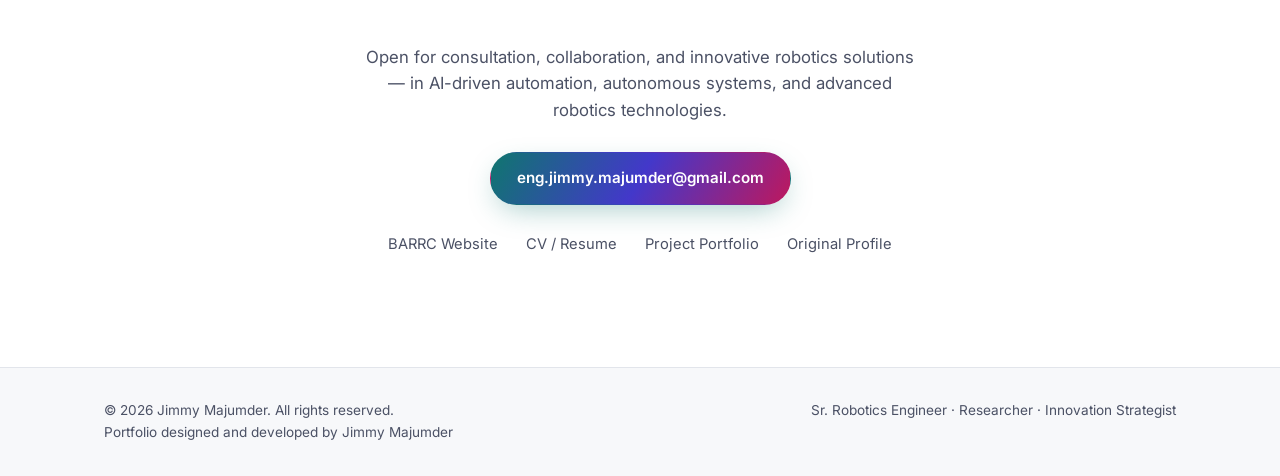
==== commit 51b3371e: "Add tagline caption below hero picture" ====
--- a/index.html
+++ b/index.html
@@ -54,6 +54,7 @@
       <div class="robotics-card reveal">
         <img src="assets/profile/roboticist-card.jpg" alt="Jimmy Majumder — A Roboticist. Field: Robotics, ML-AI, and Computer Vision. Domain: Service & Factory Robotics, Health Care Robotics, Space Robotics & Agro-Robotics. Colab: R&D, Innovation, Startup, Business, Consulting." loading="lazy" />
       </div>
+      <p class="eyebrow reveal">Ex-NASA 🇺🇸 | Ex-UNDP 🇧🇩 | Sr. Robotics Engineer – QibiTech 🇯🇵 | Venture &amp; Innovation Strategist – Google for Startups 🇯🇵 | Entrepreneur 🌍 | Global Business Excellence Award 2019 🌍 | Space Excellence Award Winner 2022 🌍</p>
       <div class="hero-actions reveal">
         <a href="assets/CV_Jimmy_Majumder.pdf" target="_blank" rel="noopener" class="btn btn-primary">Download CV</a>
         <a href="https://www.slideshare.net/jimmymajumder1/engineering-project-profile" target="_blank" rel="noopener" class="btn btn-ghost">View Research Portfolio</a>
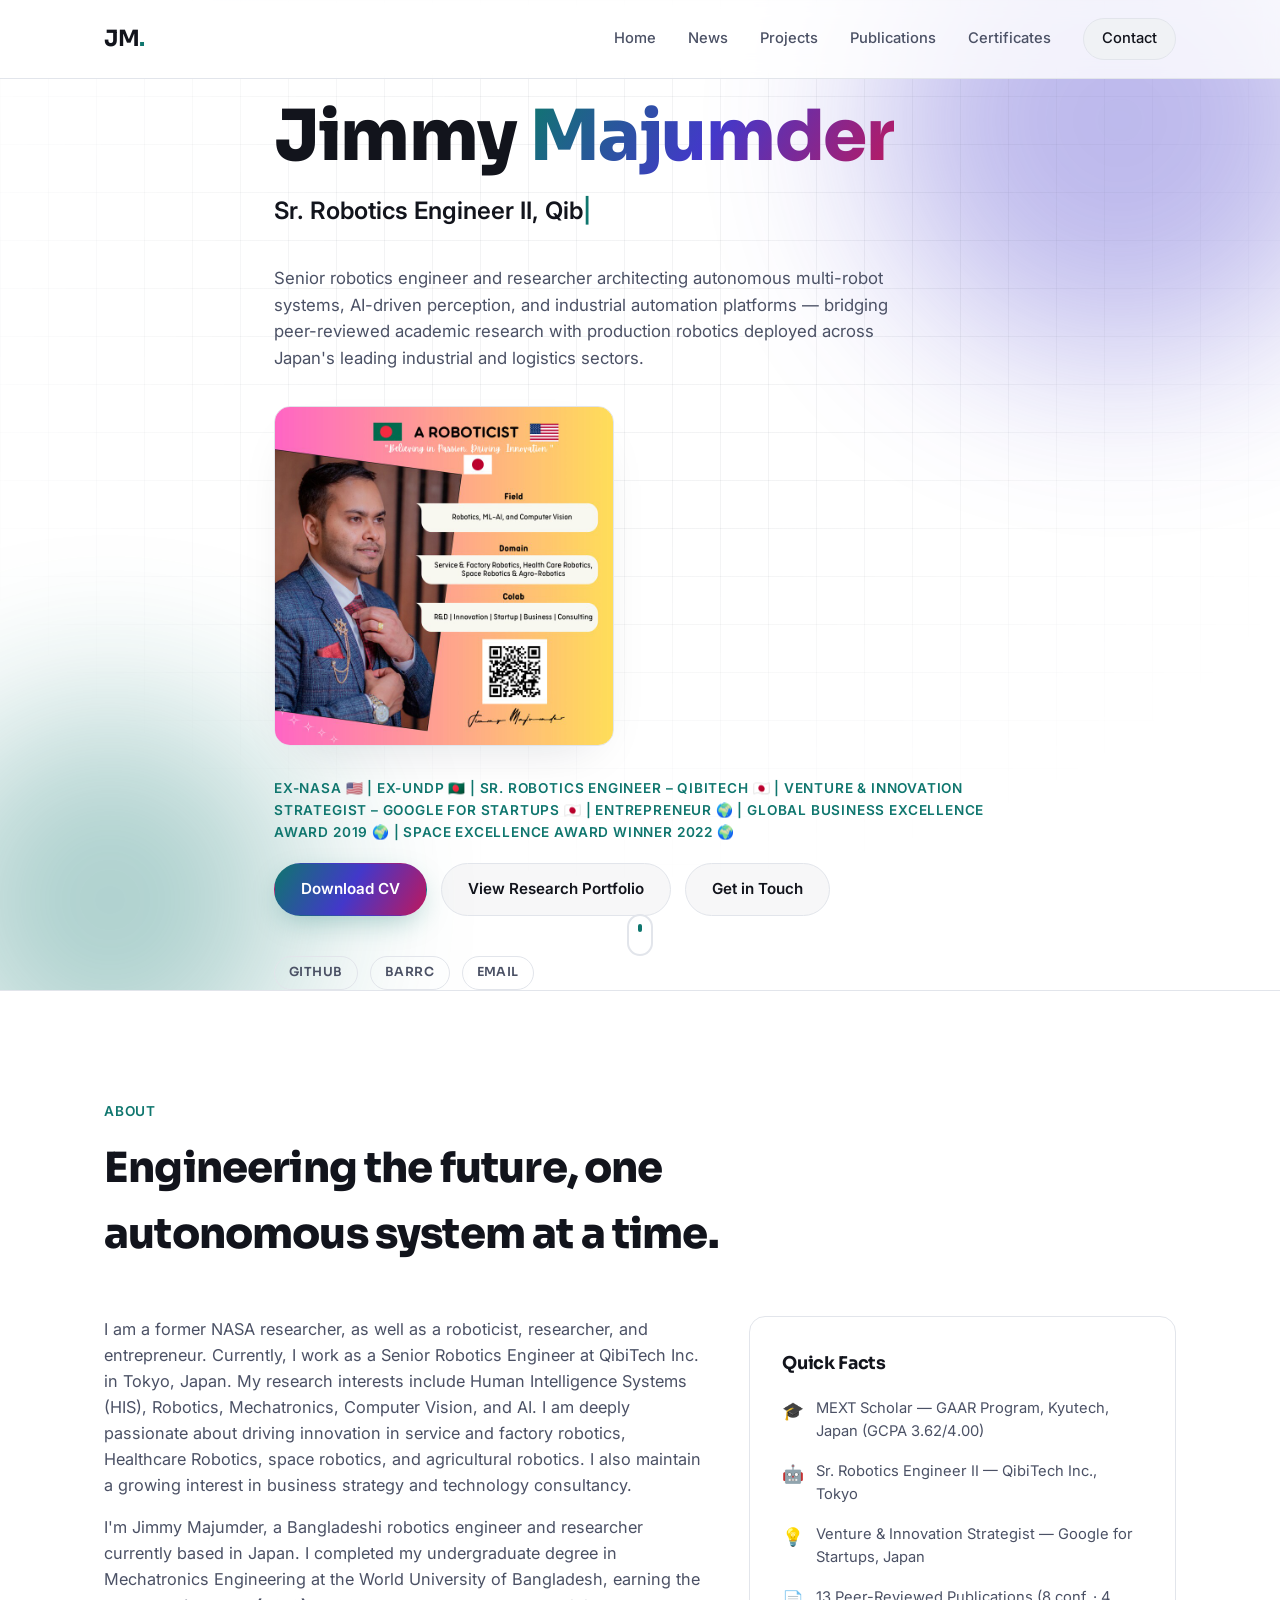
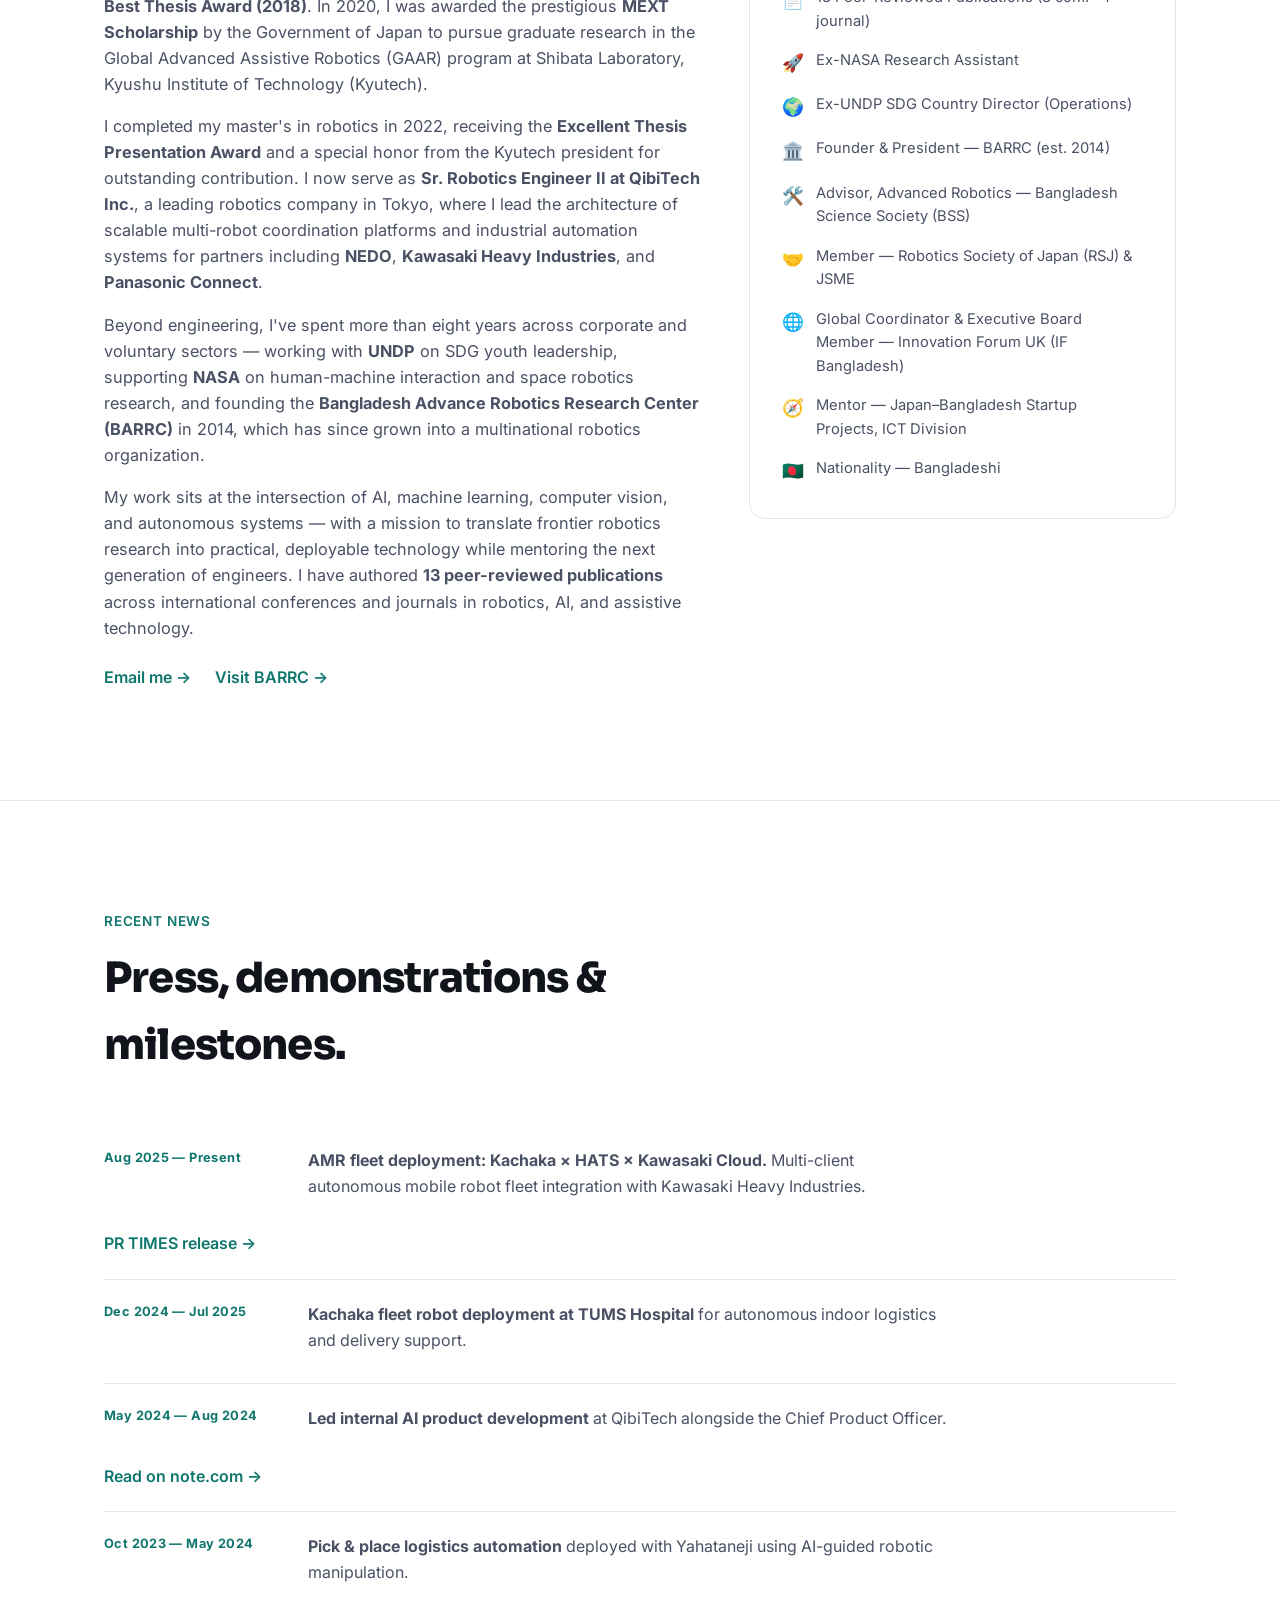
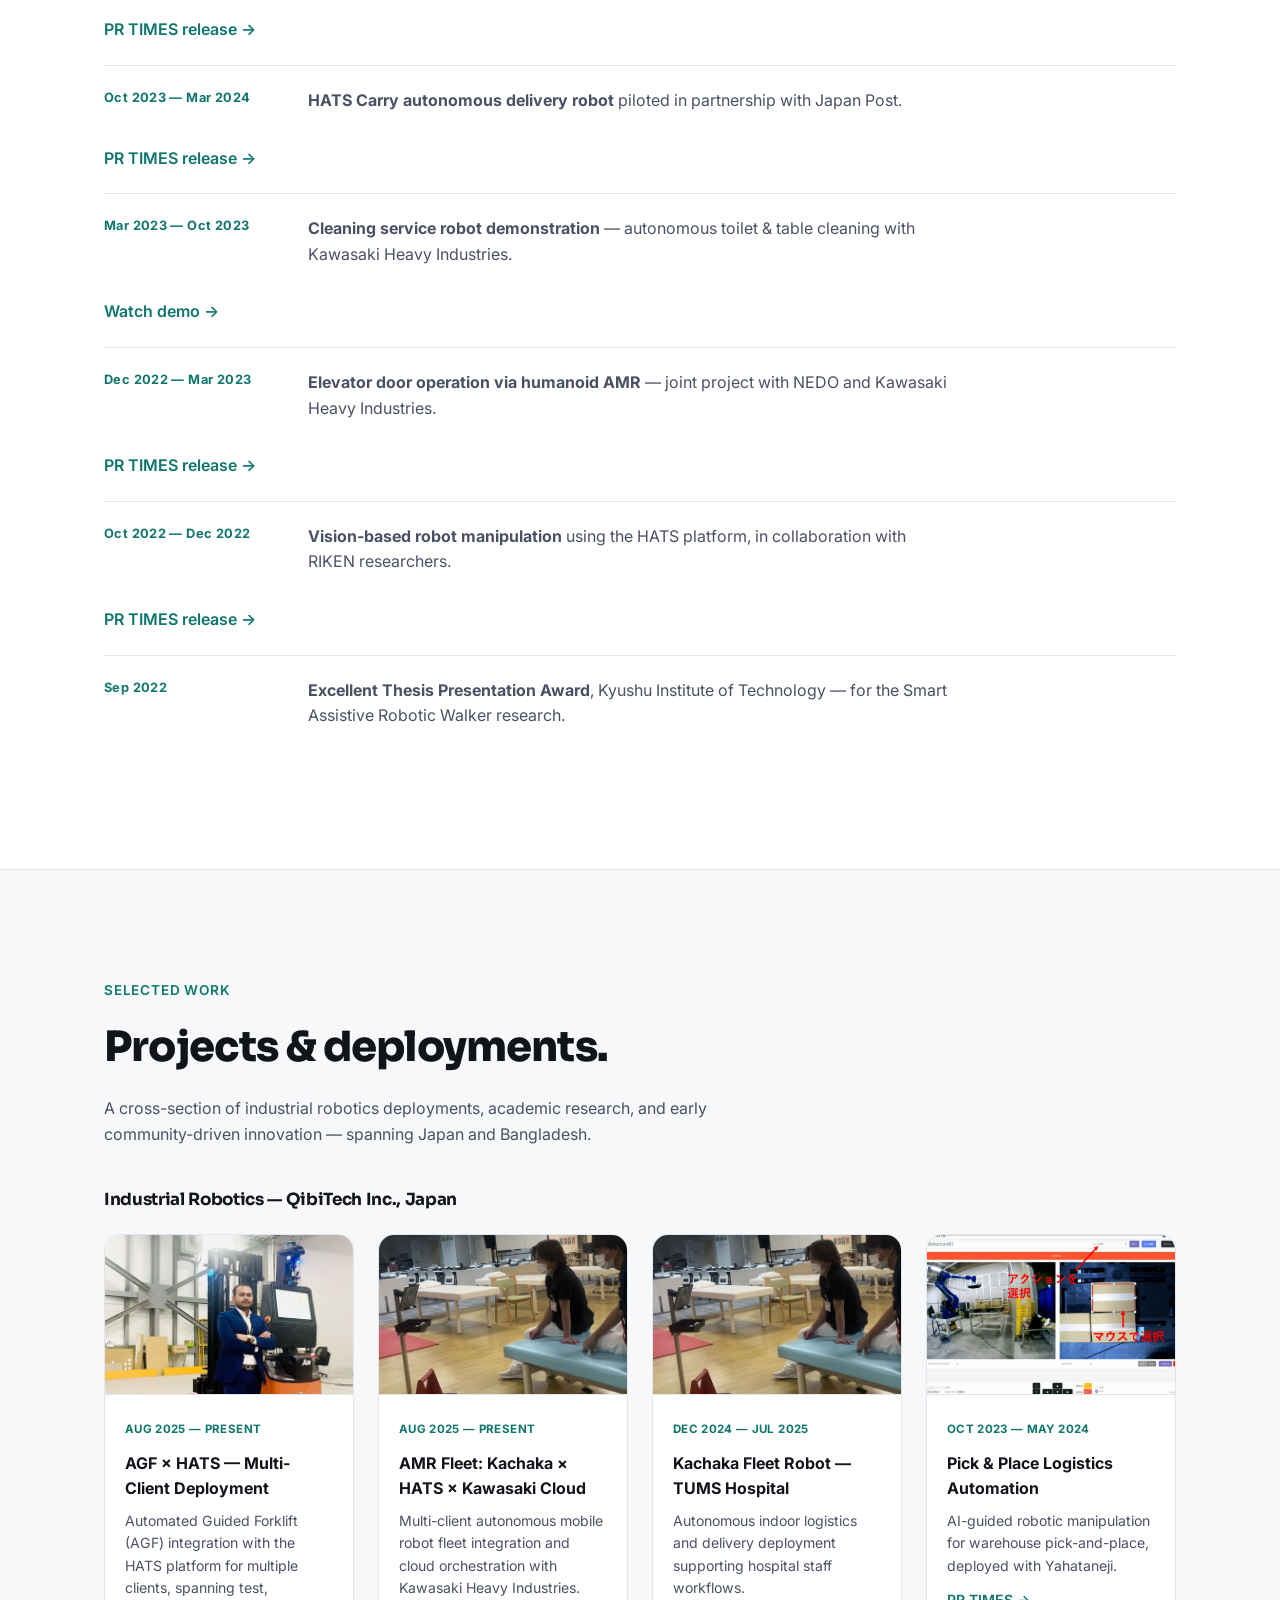
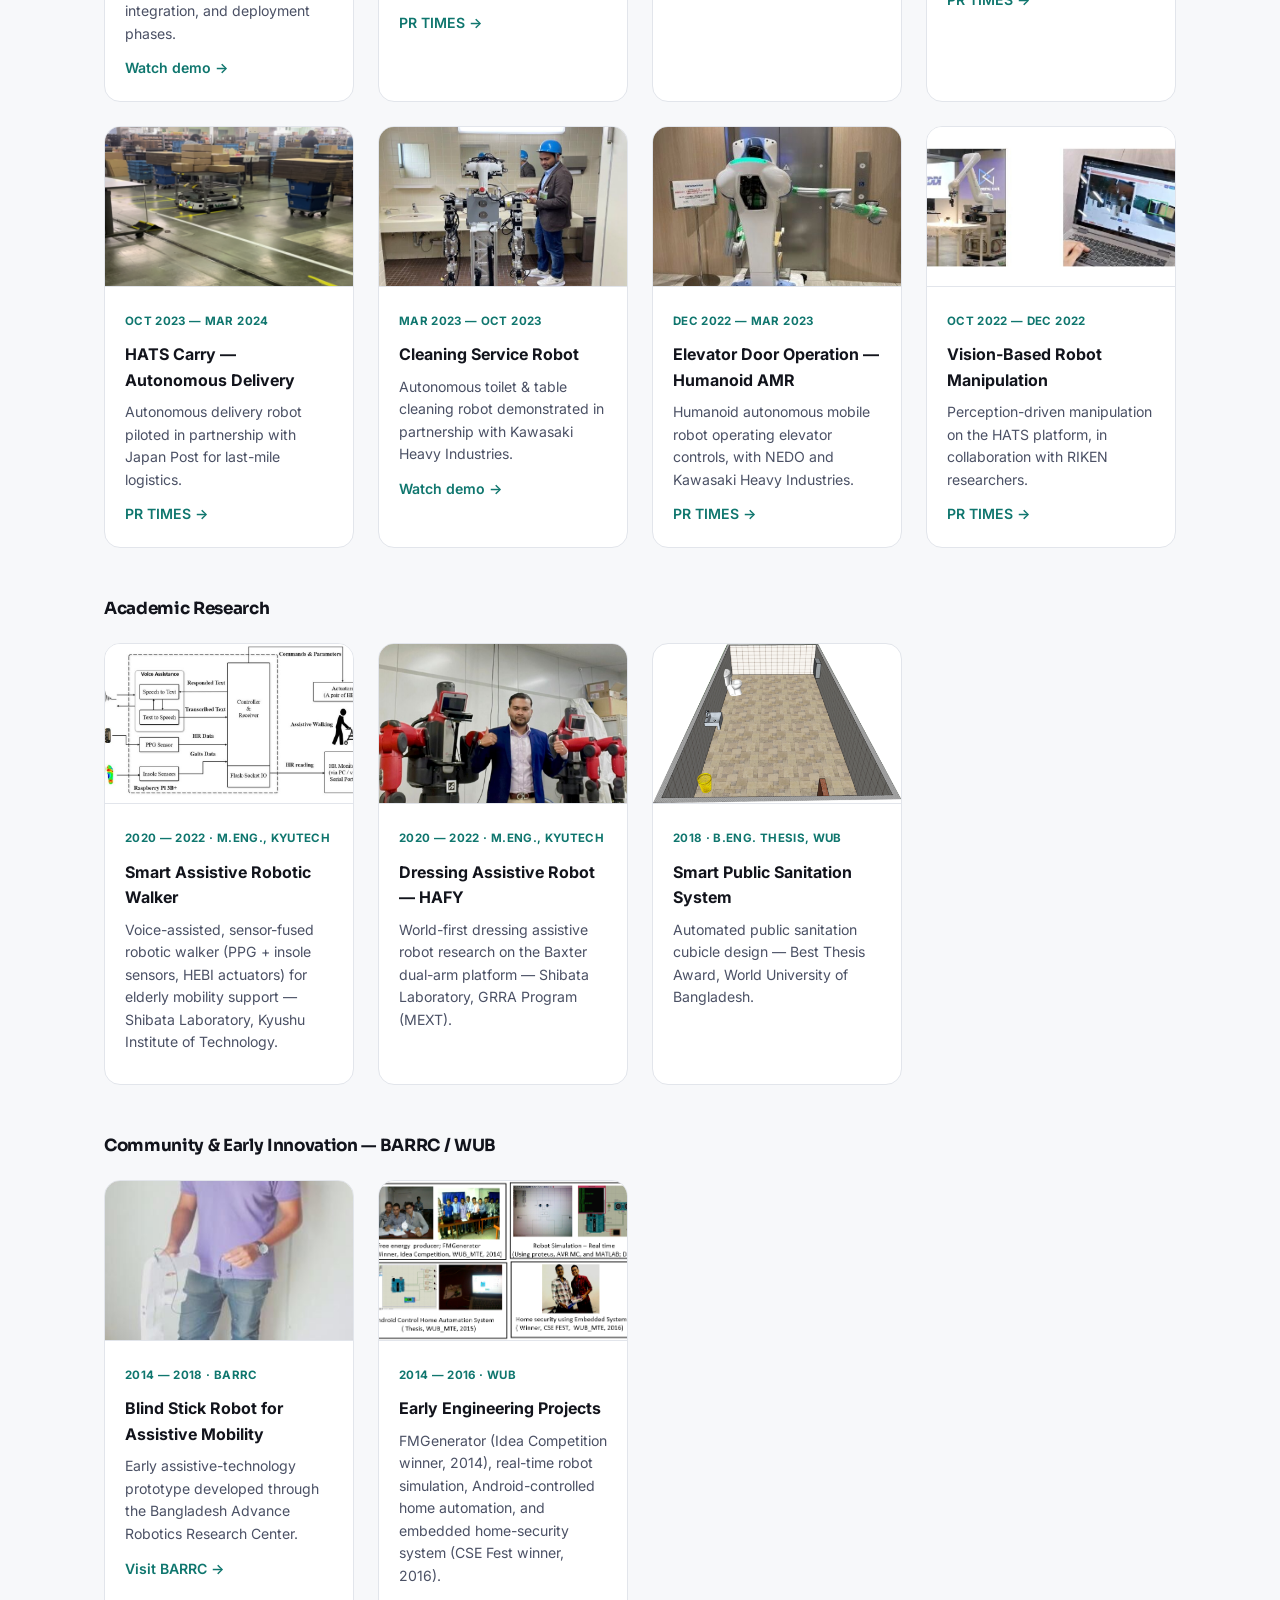
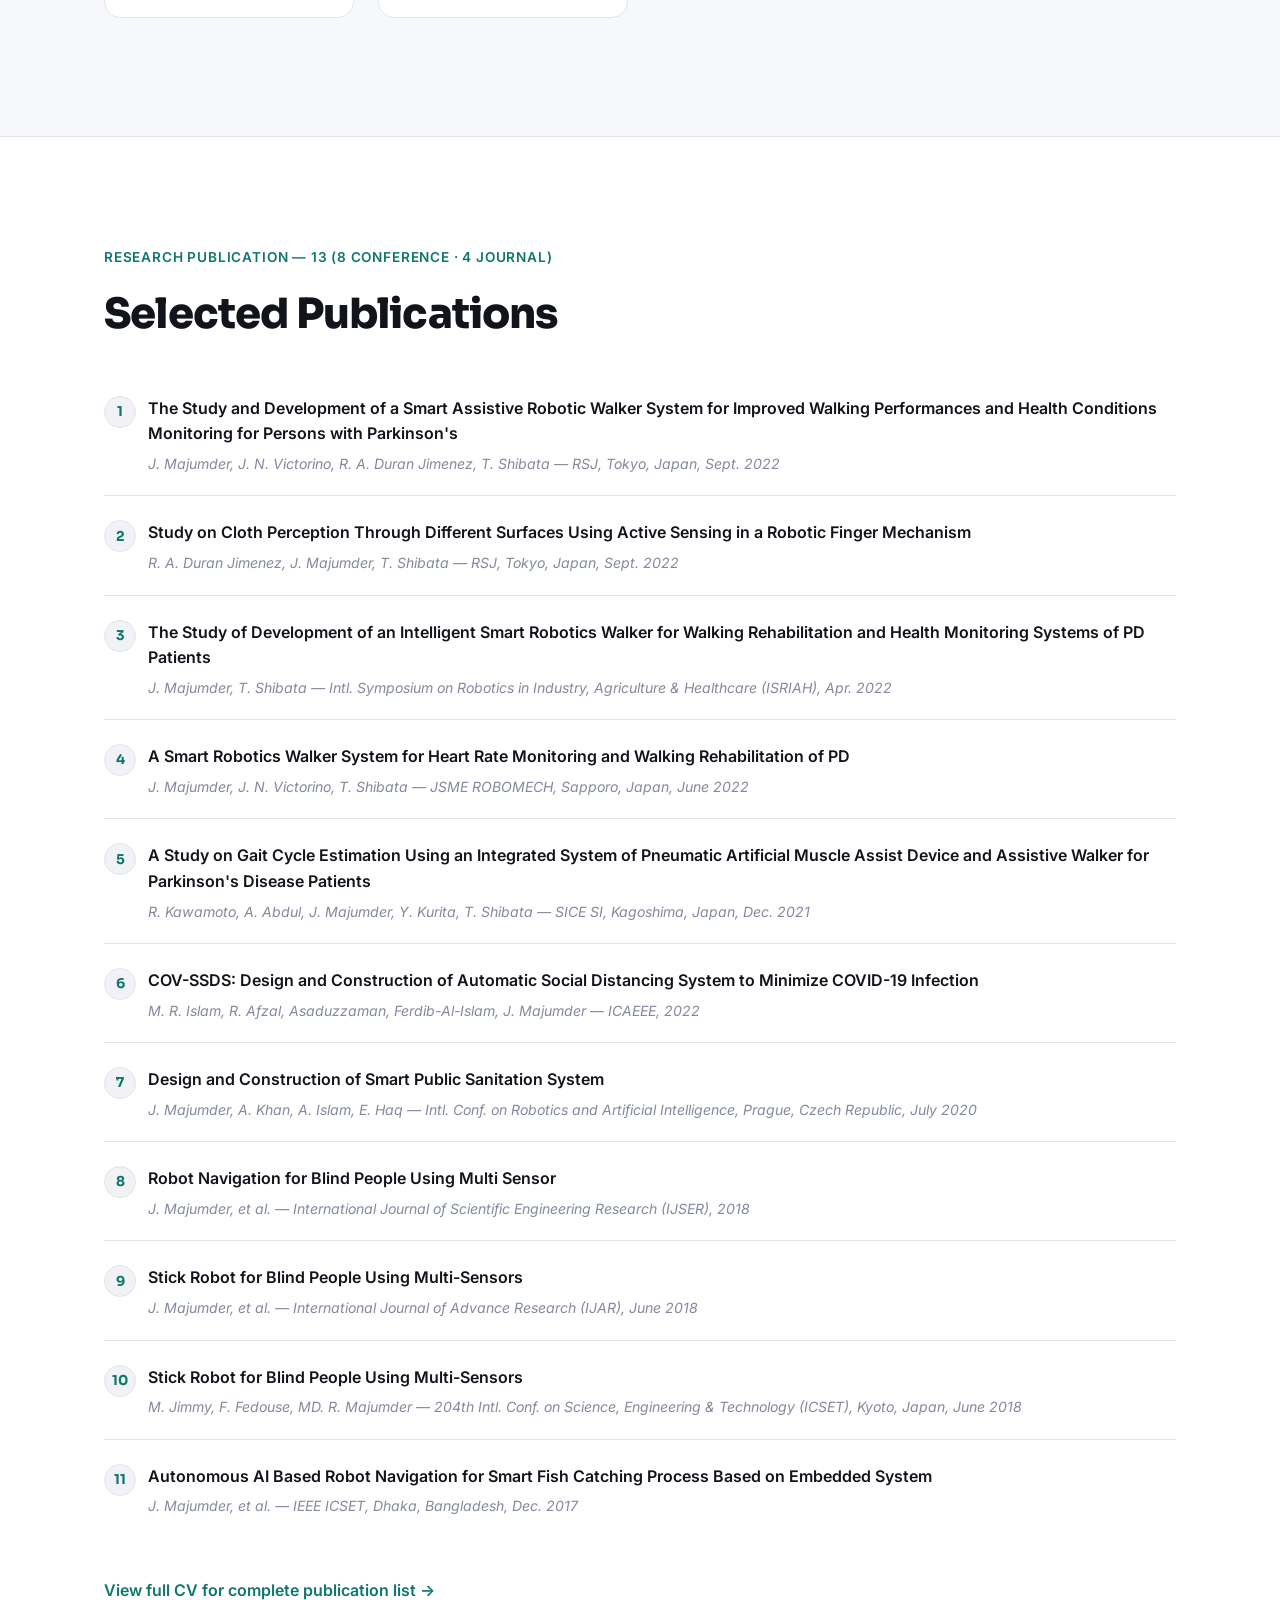
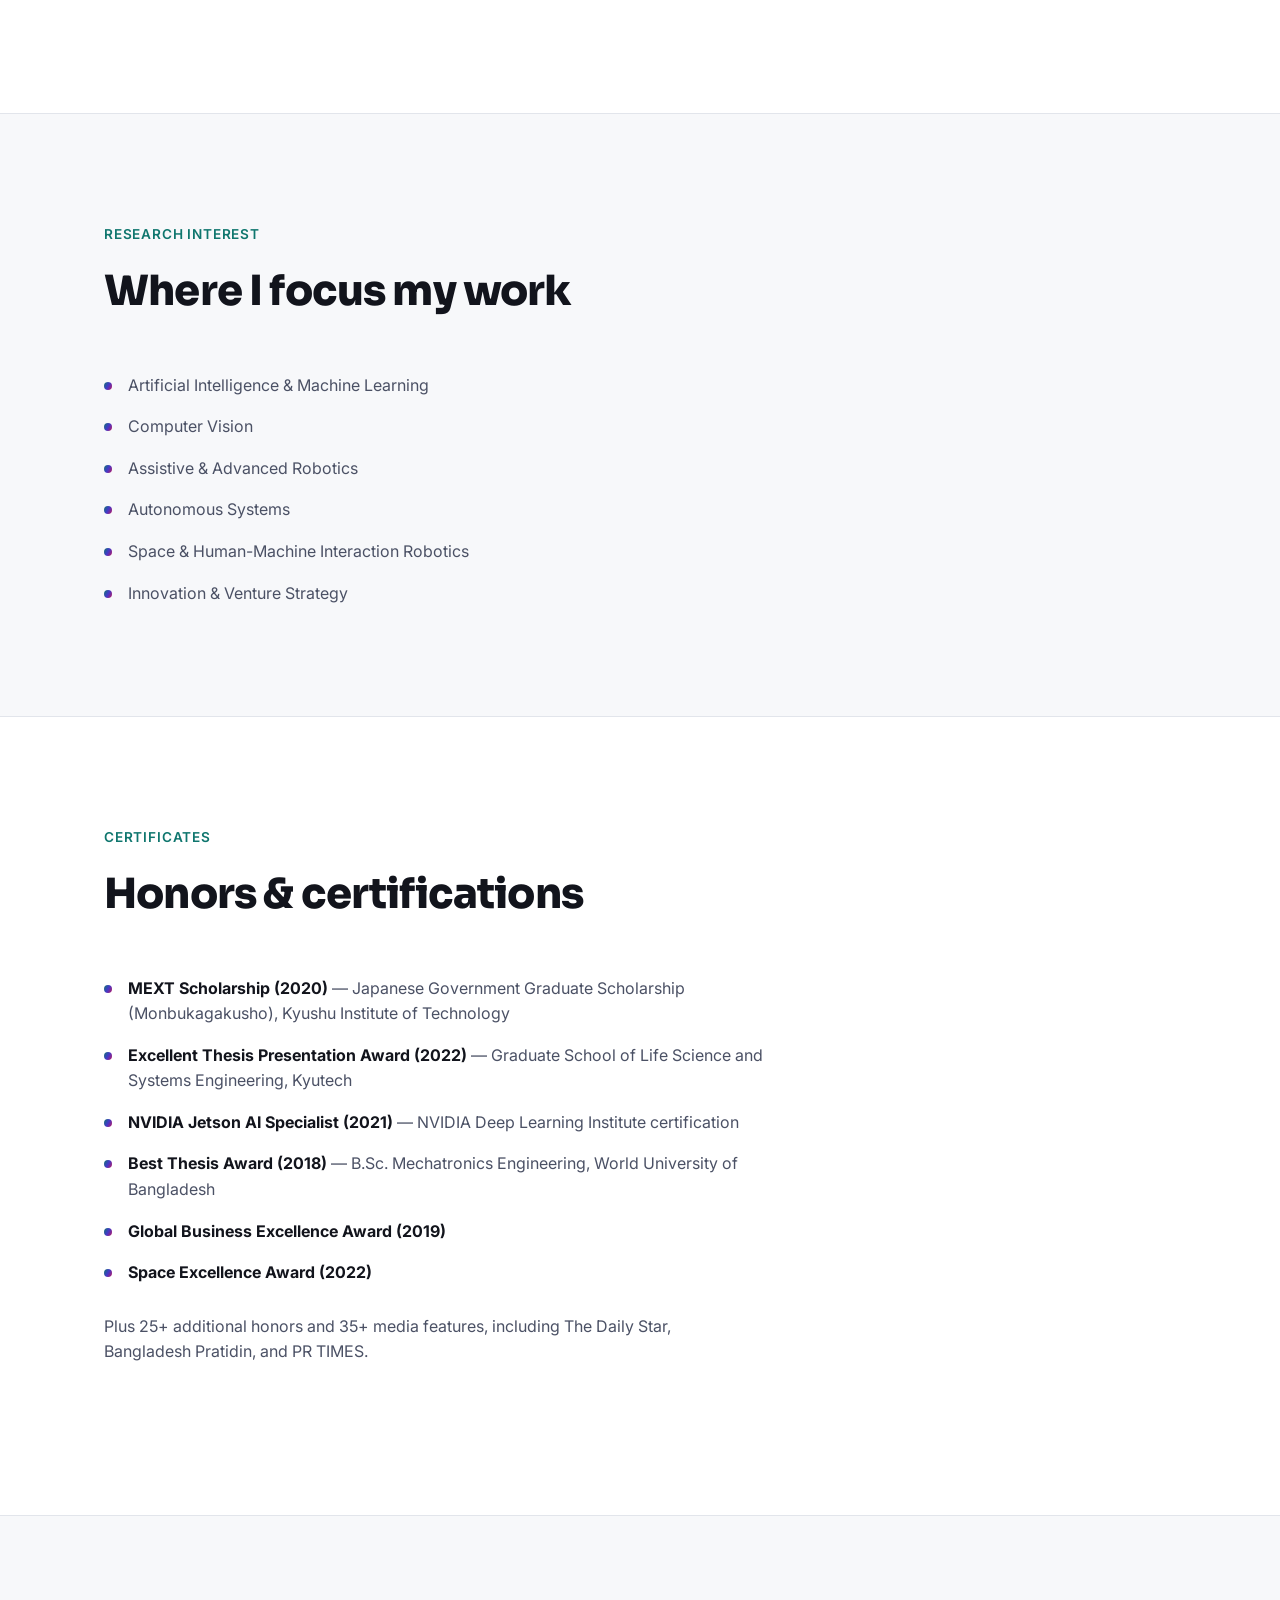
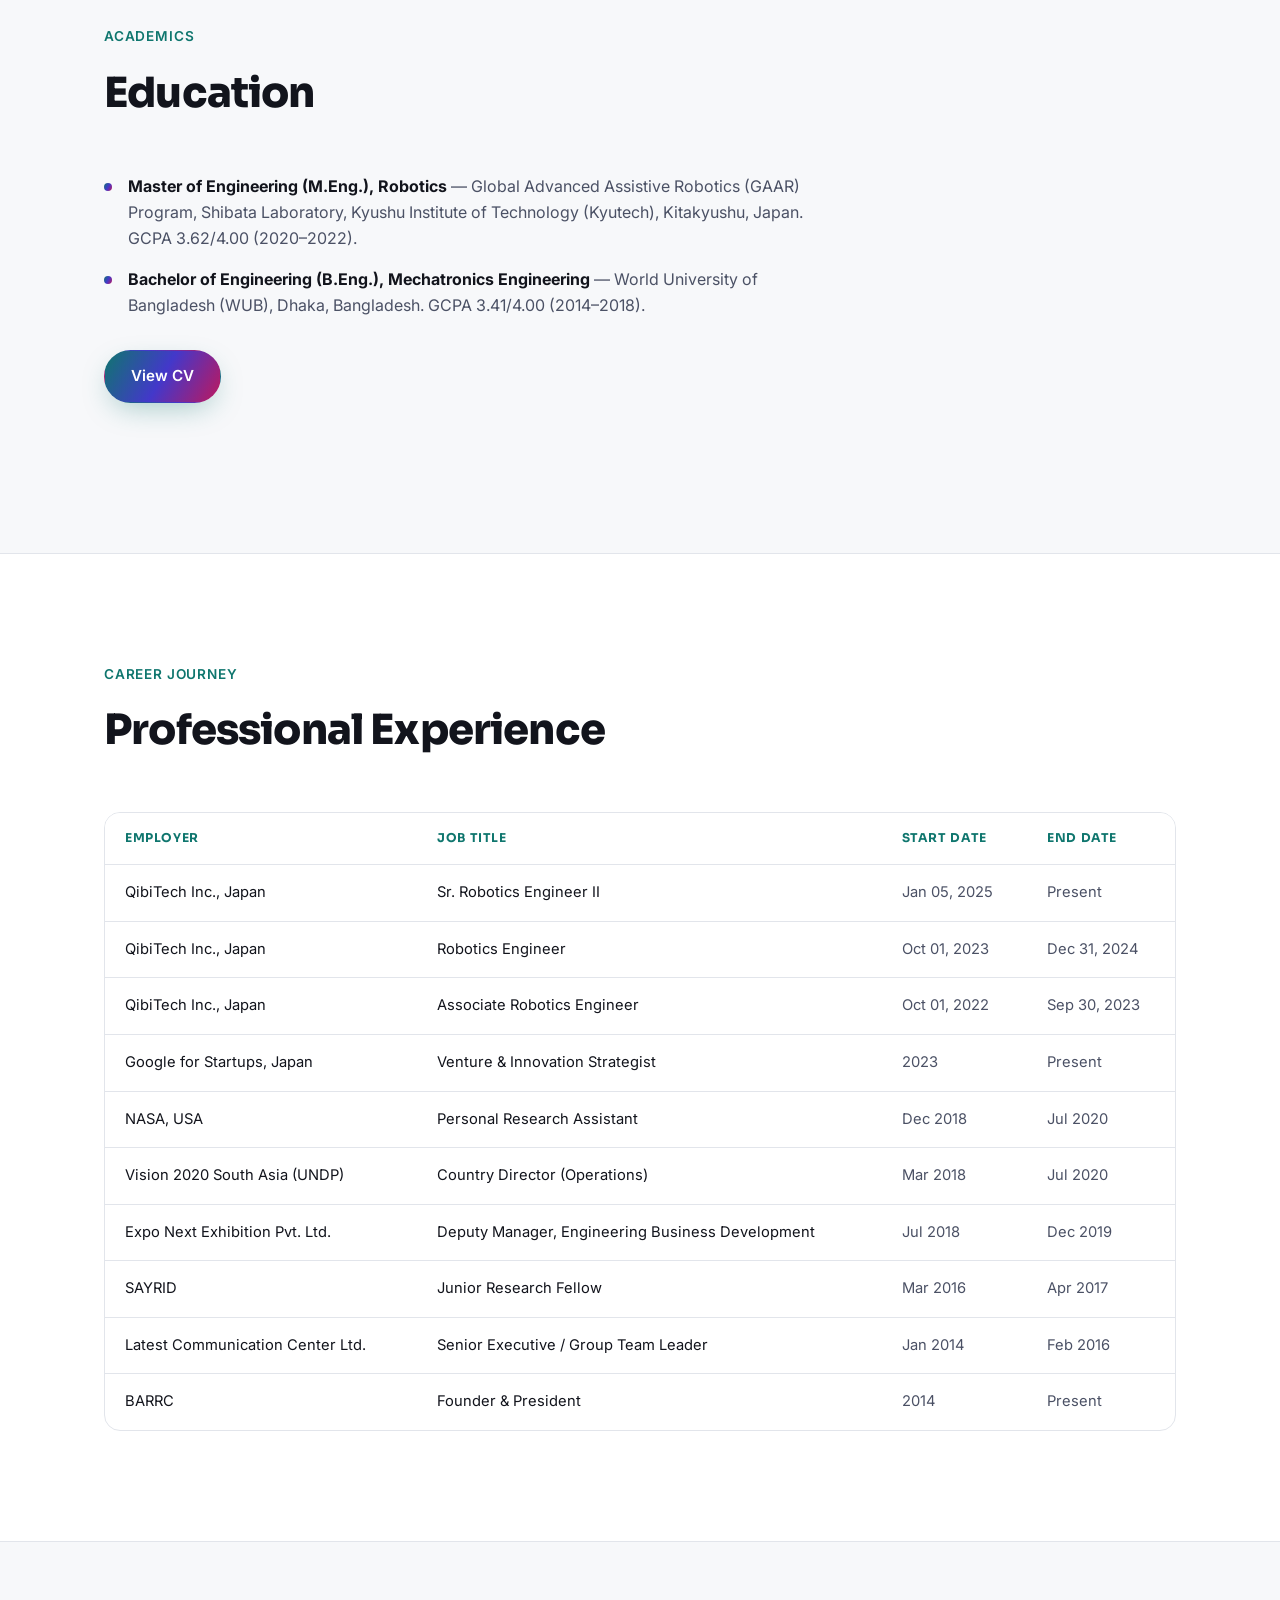
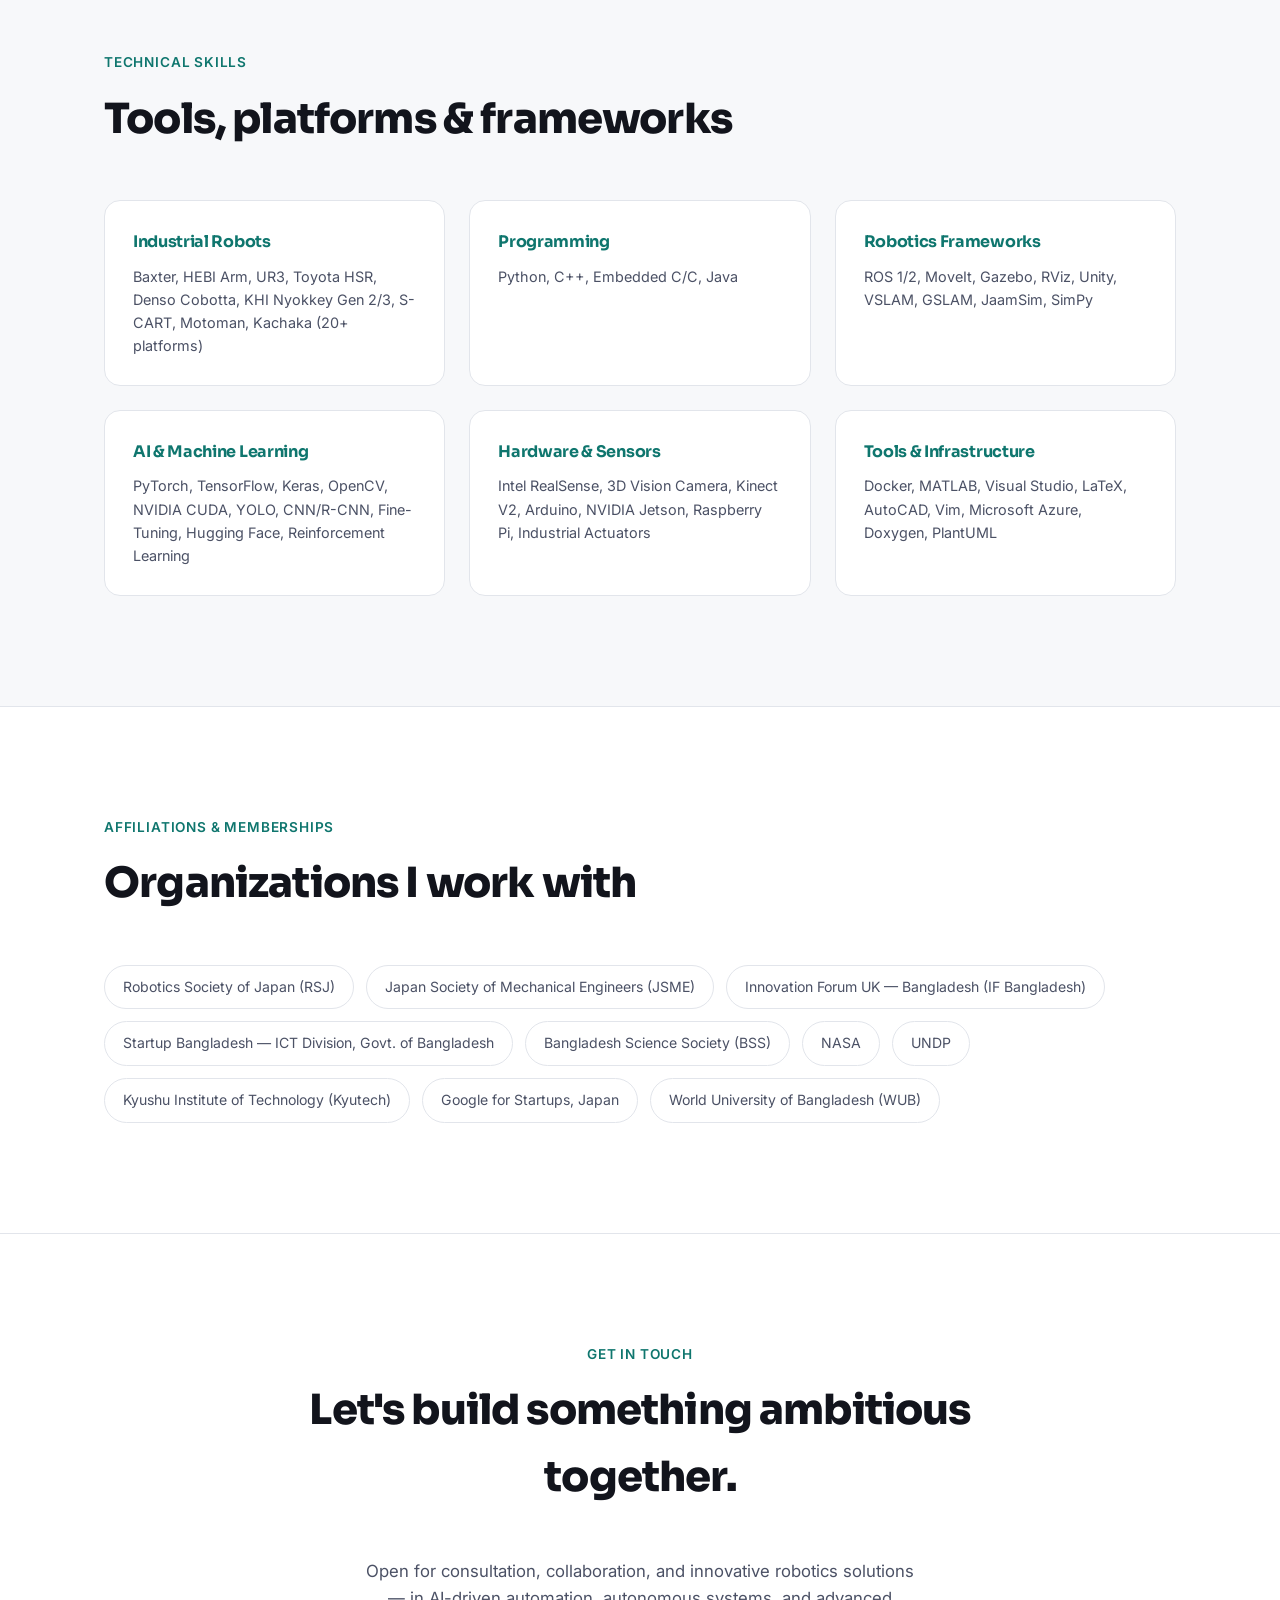
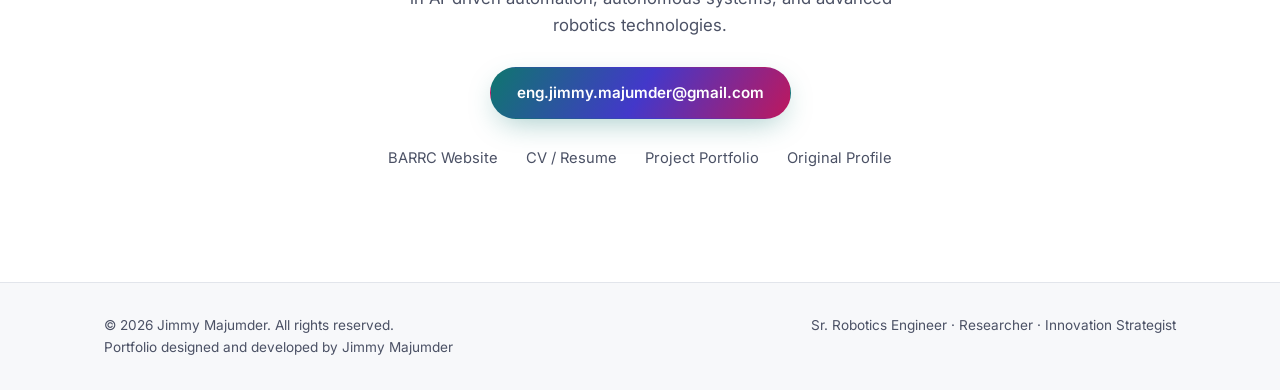
==== commit 0a344279: "Remove duplicate tagline from top, keep it only under the hero picture" ====
--- a/index.html
+++ b/index.html
@@ -40,7 +40,6 @@
       <div class="grid-overlay"></div>
     </div>
     <div class="container hero-inner">
-      <p class="eyebrow reveal">Ex-NASA 🇺🇸 | Ex-UNDP 🇧🇩 | Sr. Robotics Engineer – QibiTech 🇯🇵 | Venture &amp; Innovation Strategist – Google for Startups 🇯🇵 | Entrepreneur 🌍 | Global Business Excellence Award 2019 🌍 | Space Excellence Award Winner 2022 🌍</p>
       <h1 class="reveal">
         Jimmy <span class="text-gradient">Majumder</span>
       </h1>
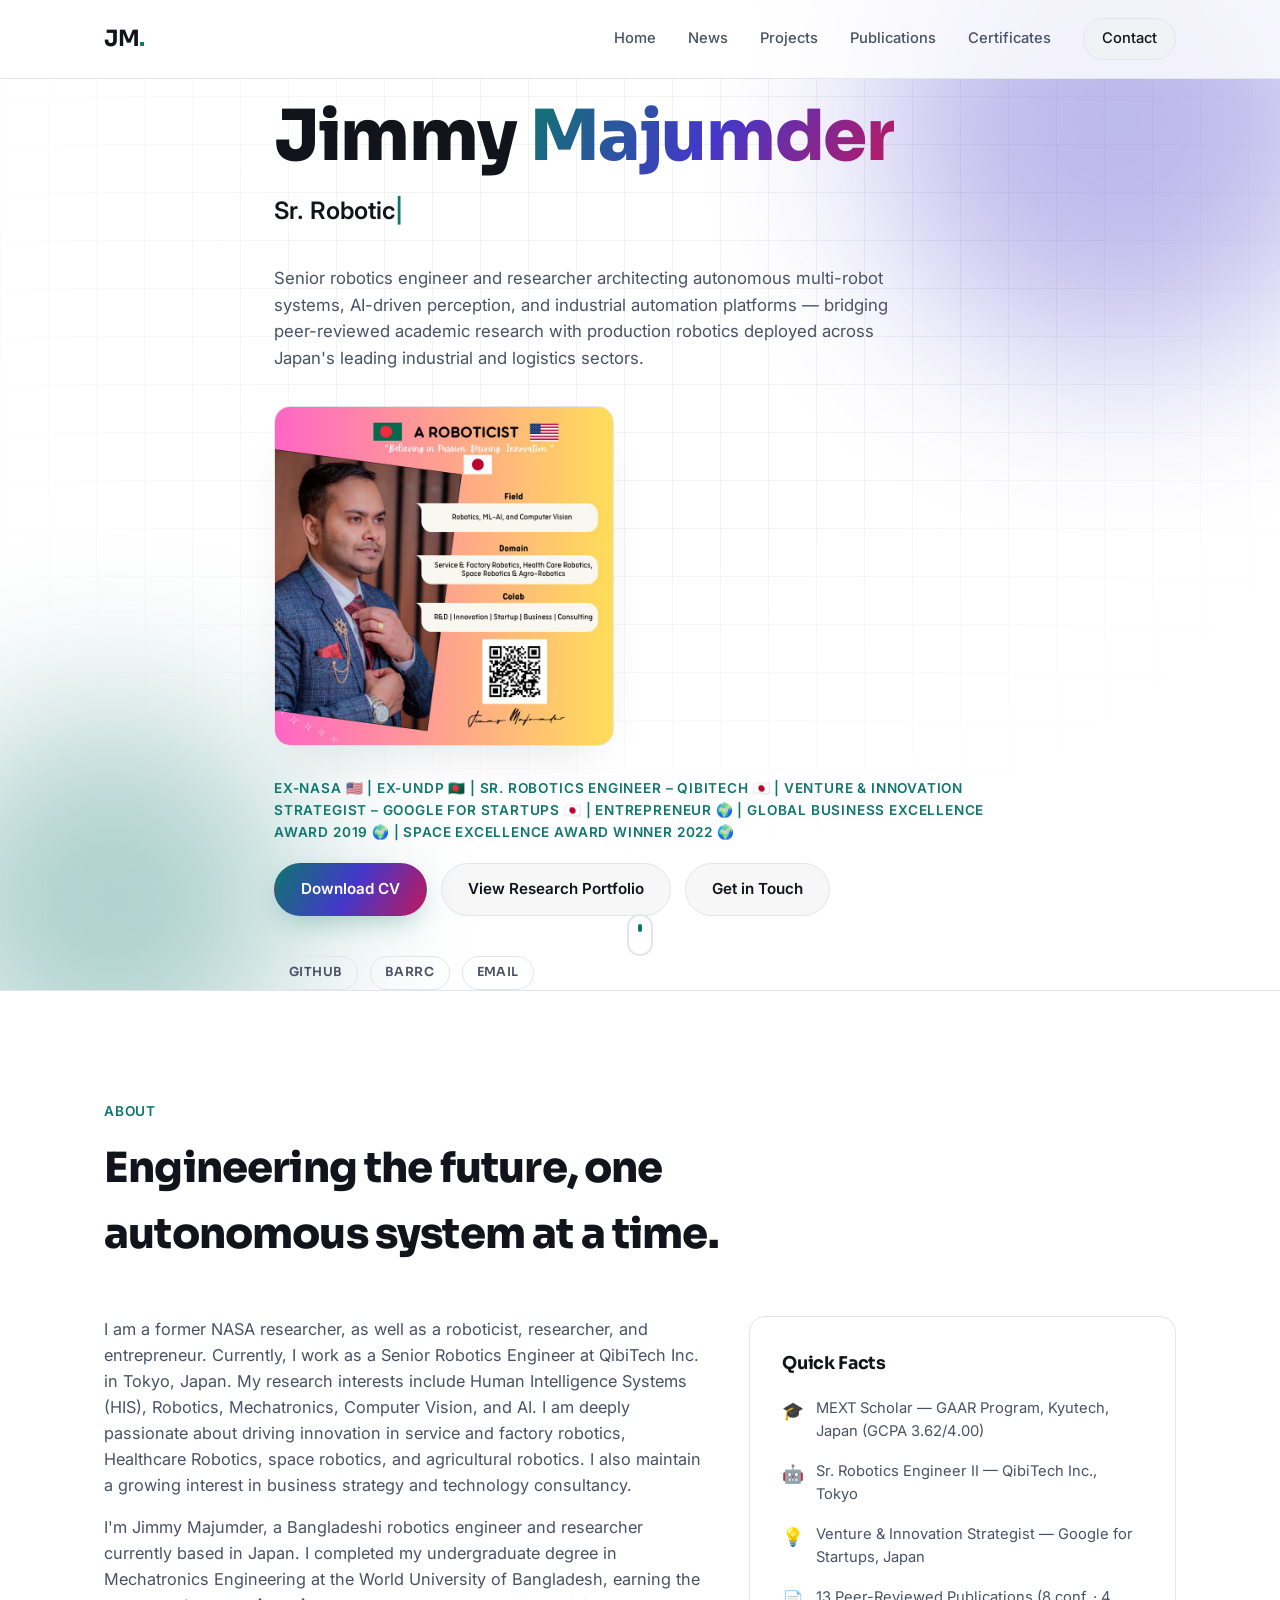
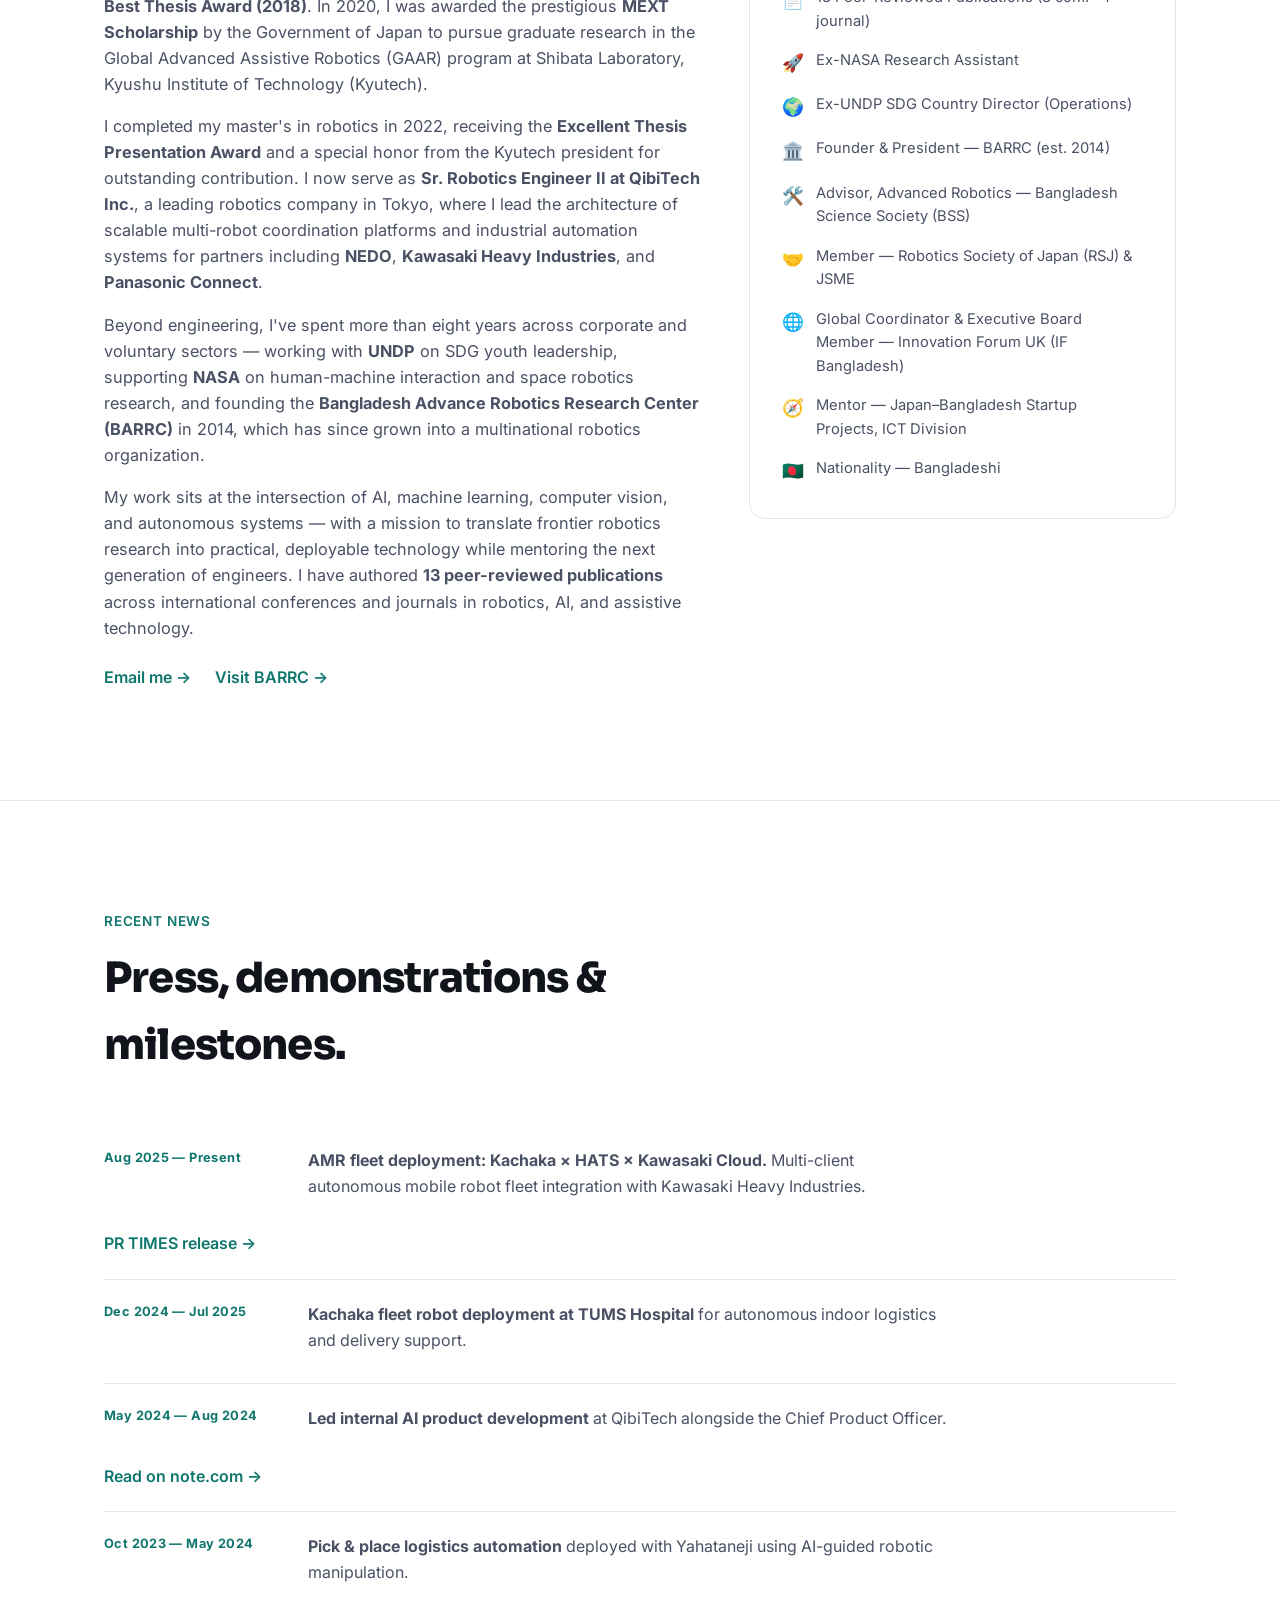
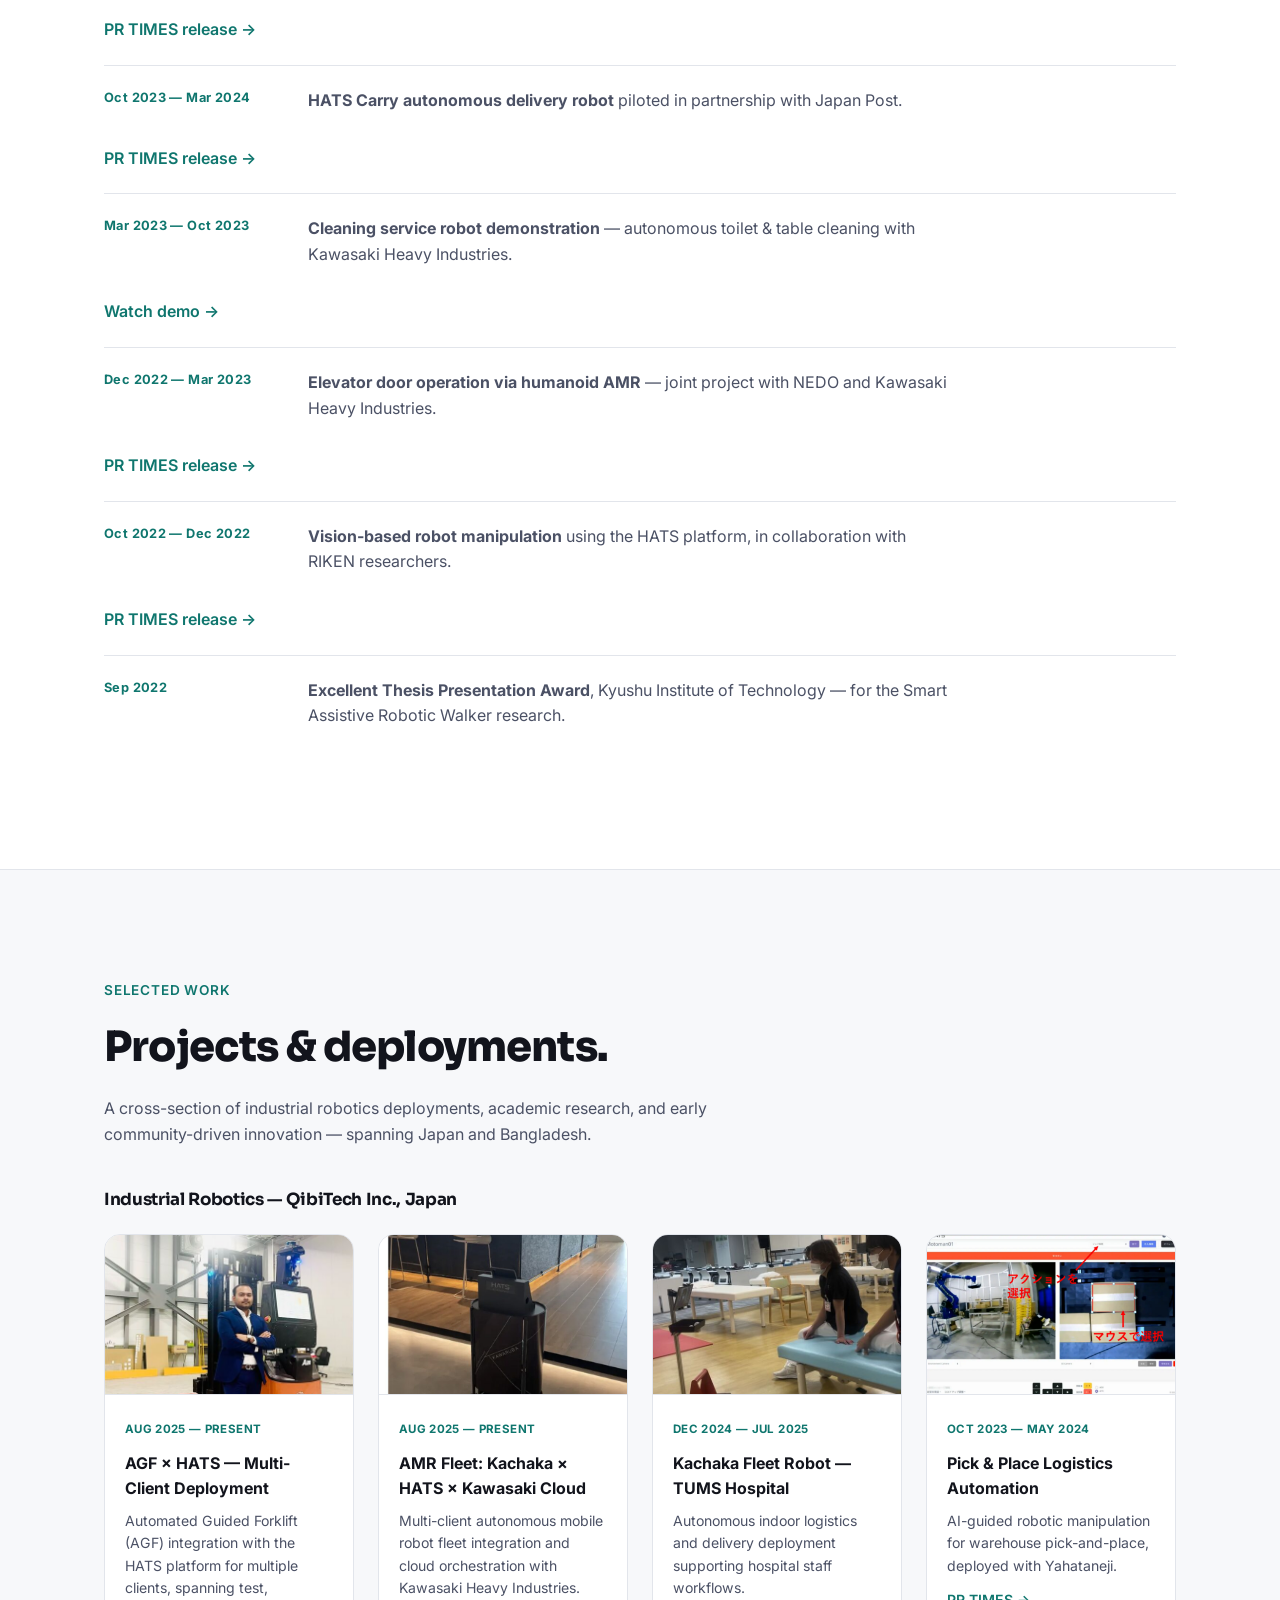
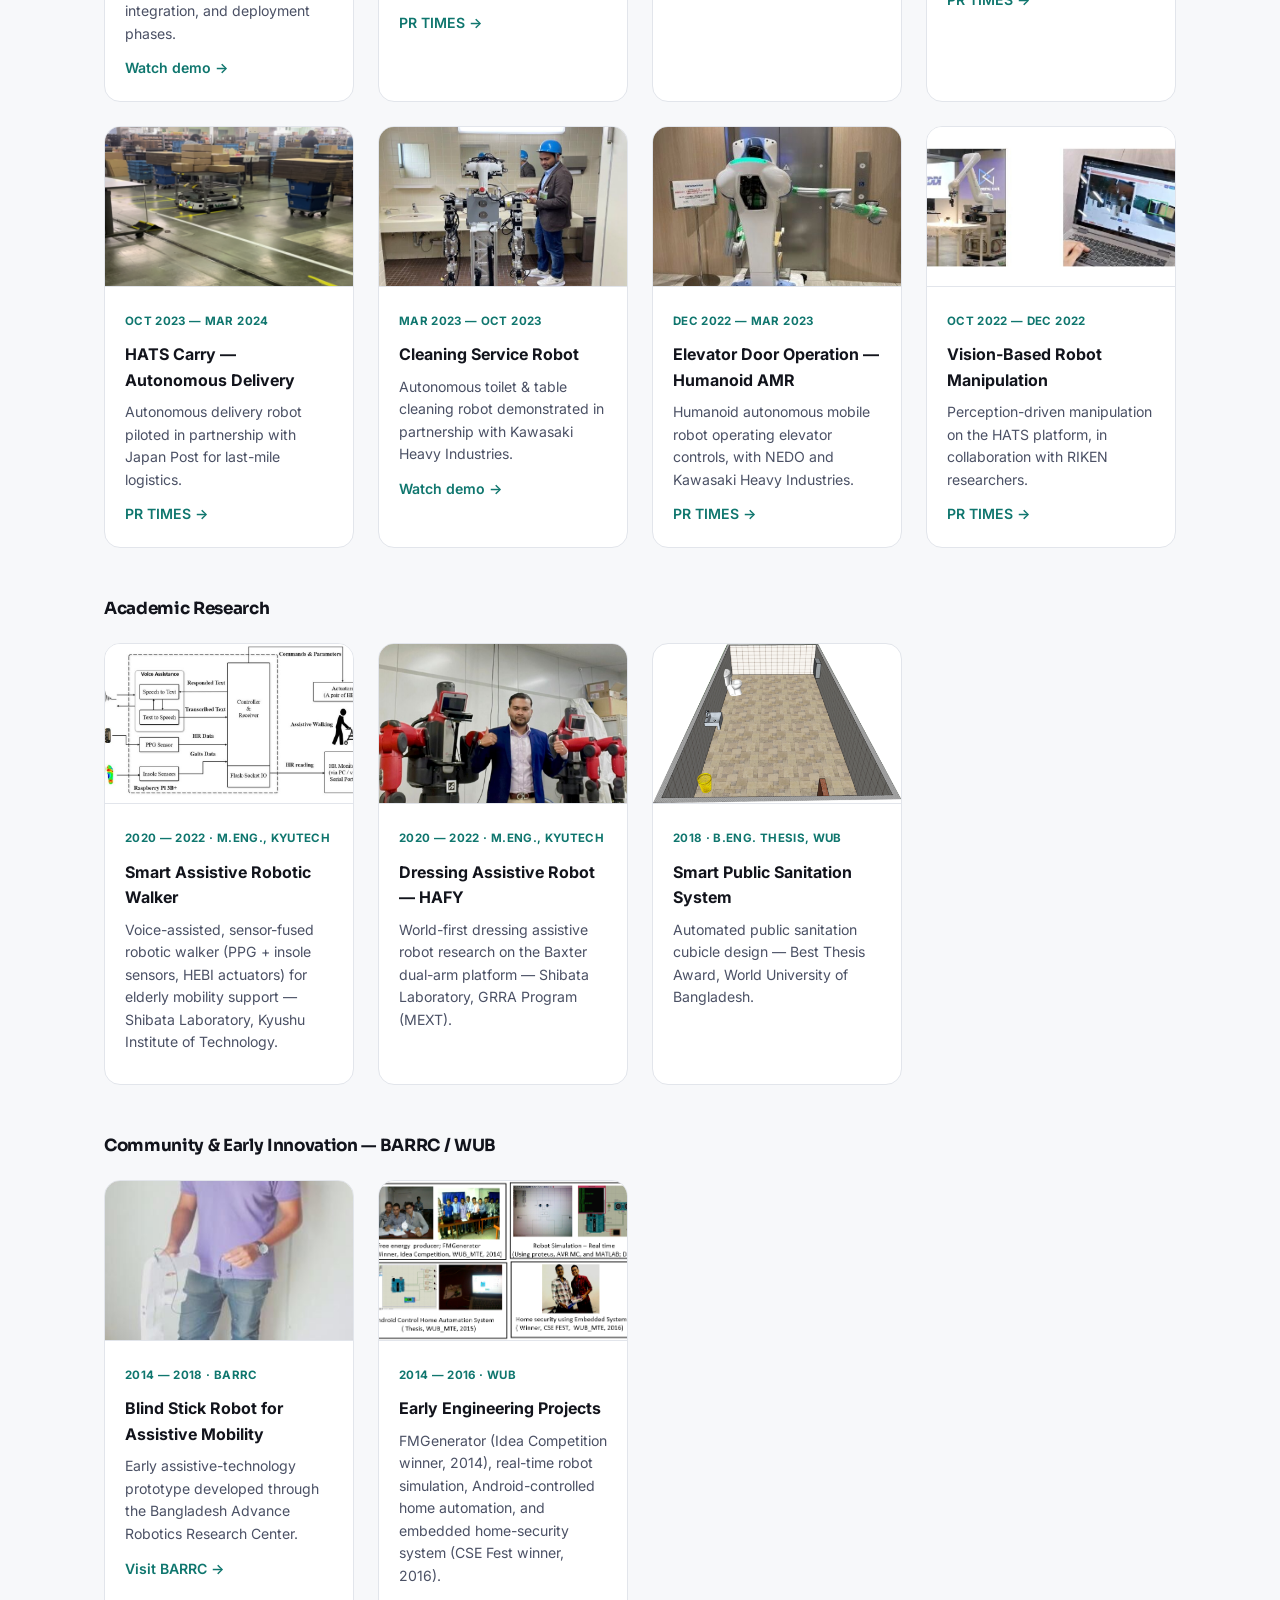
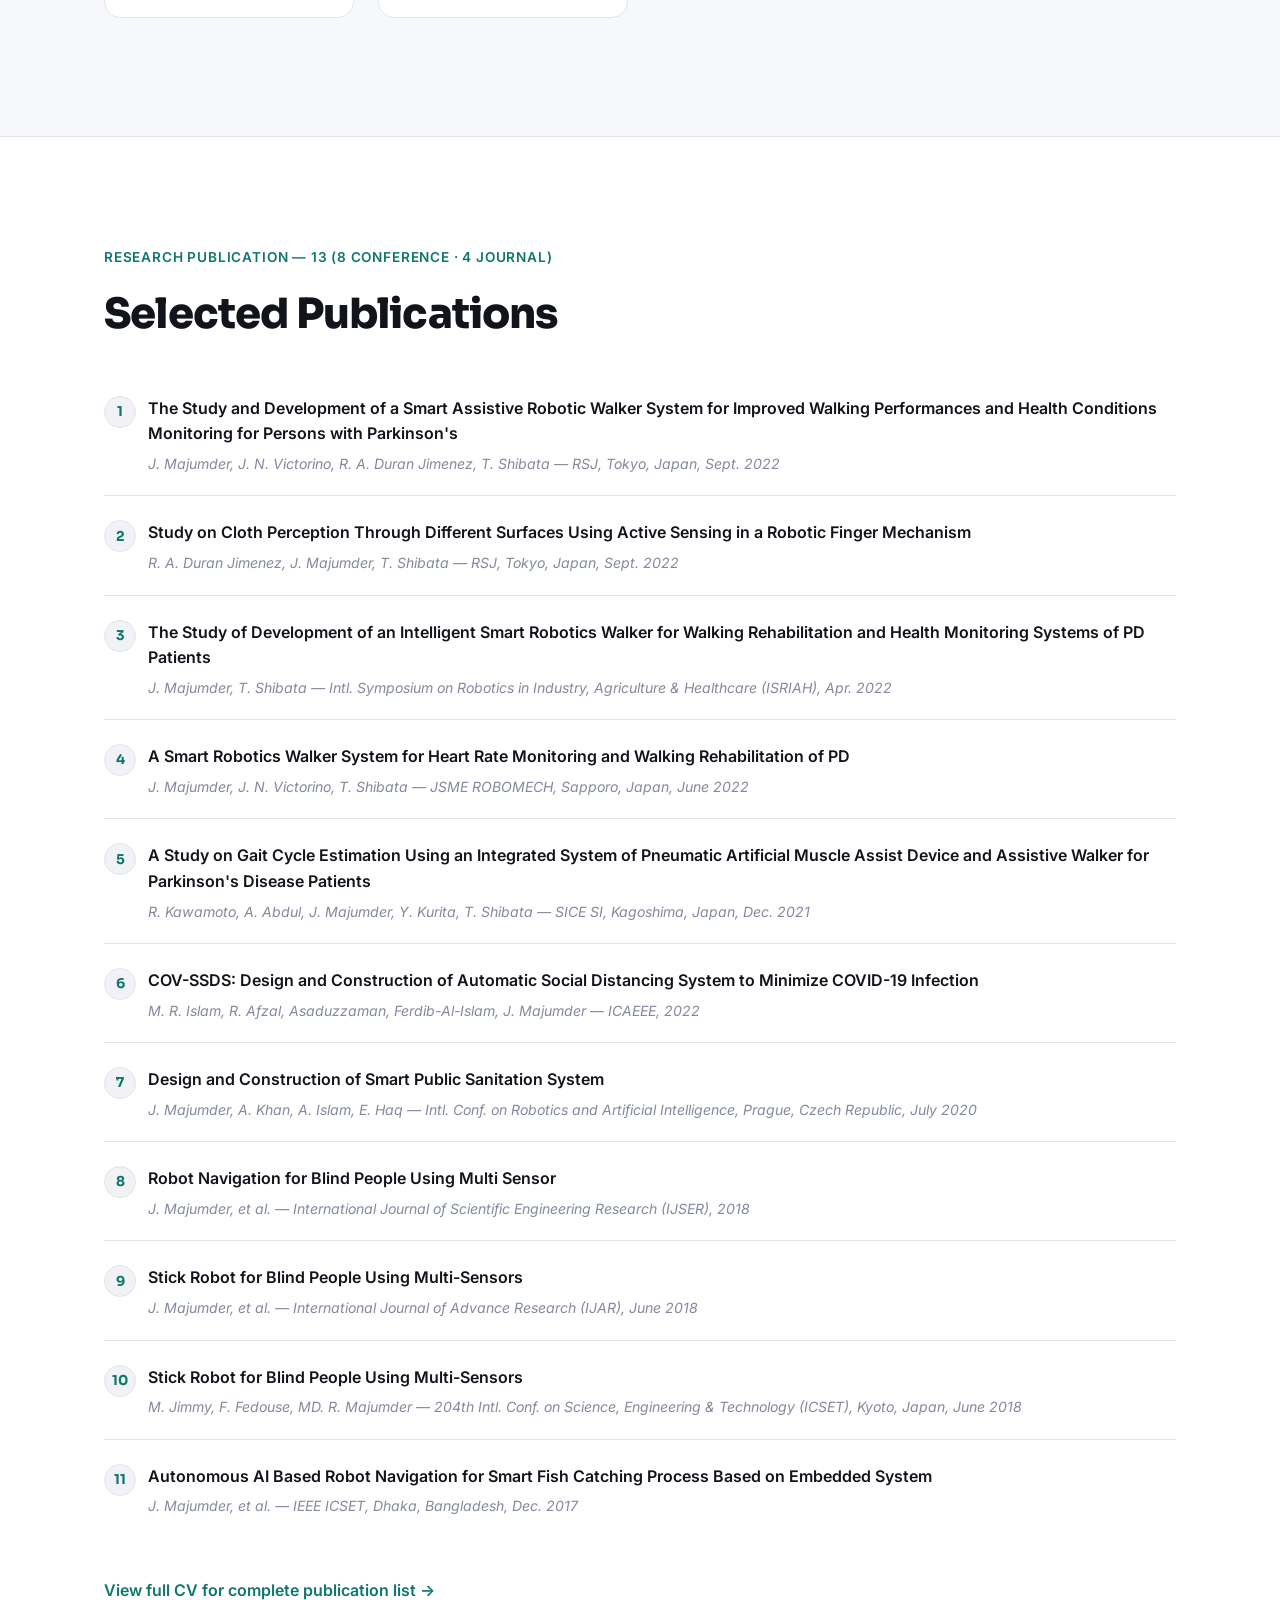
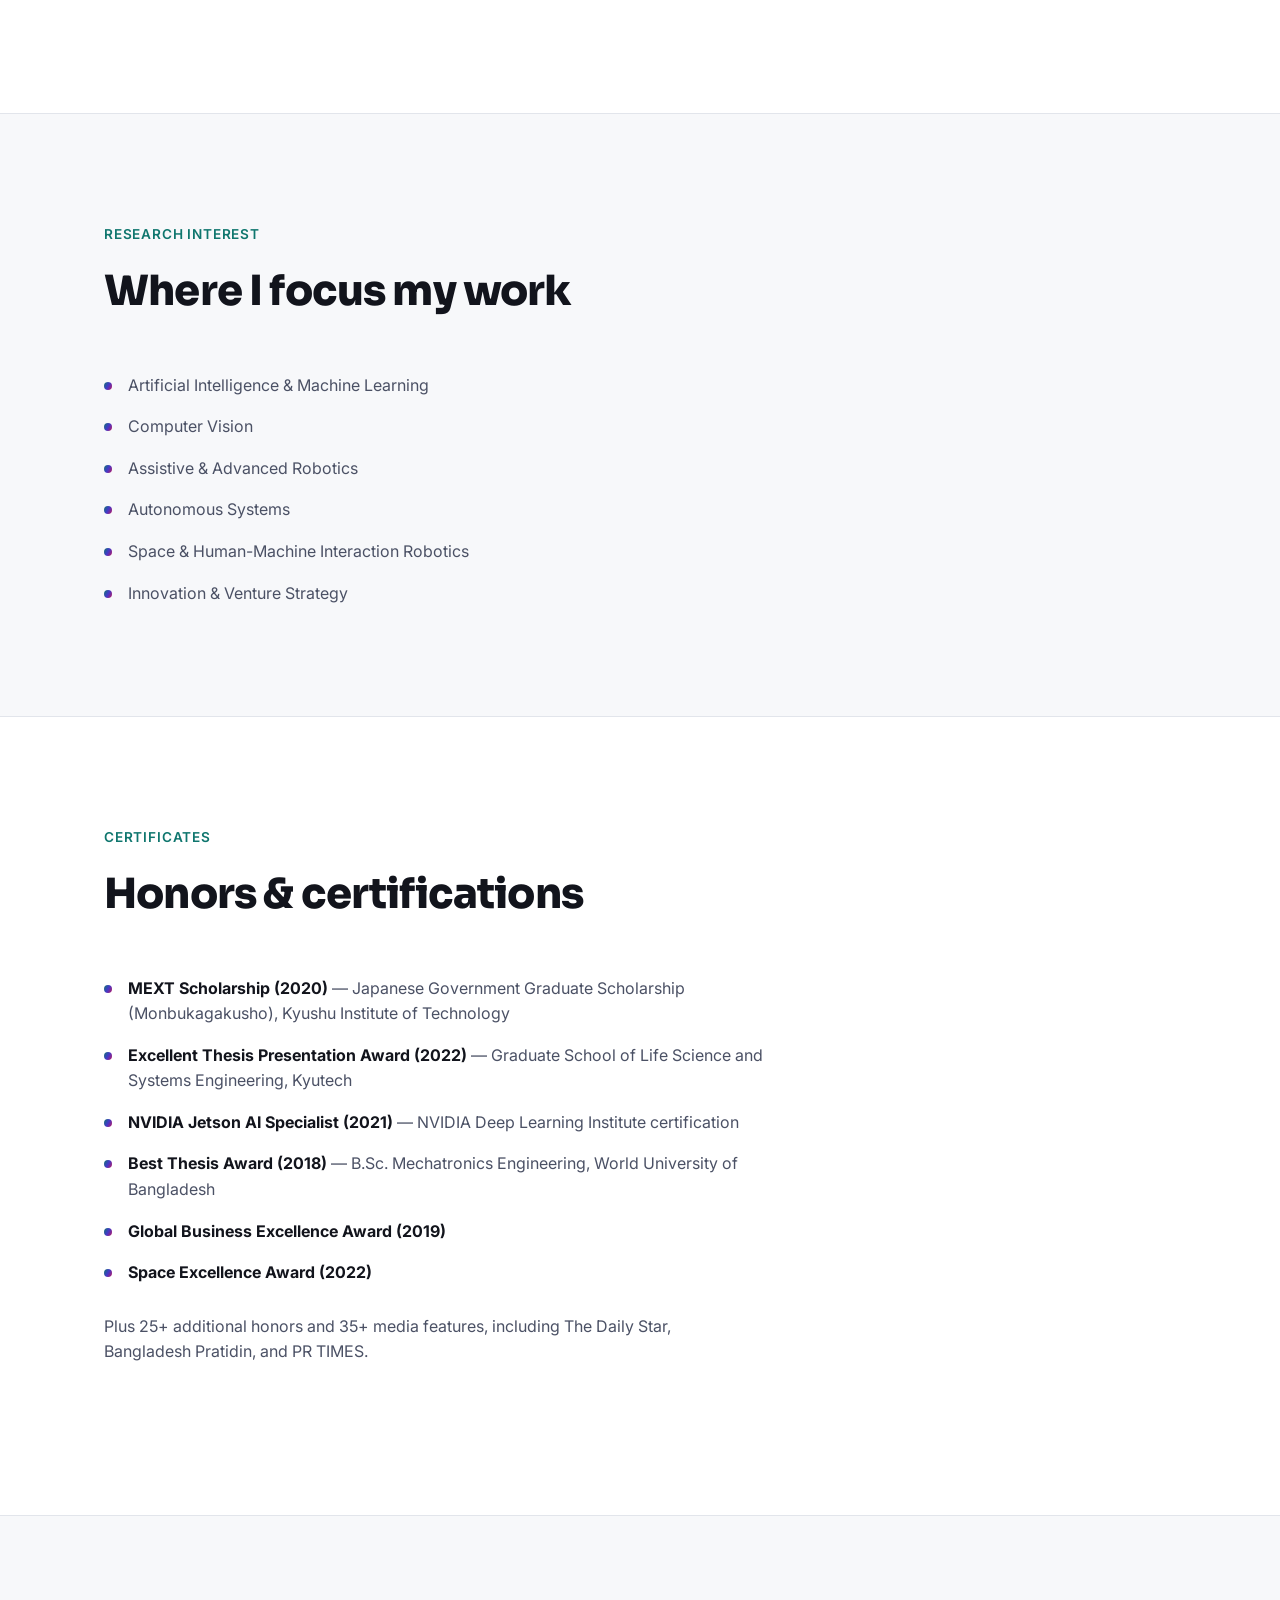
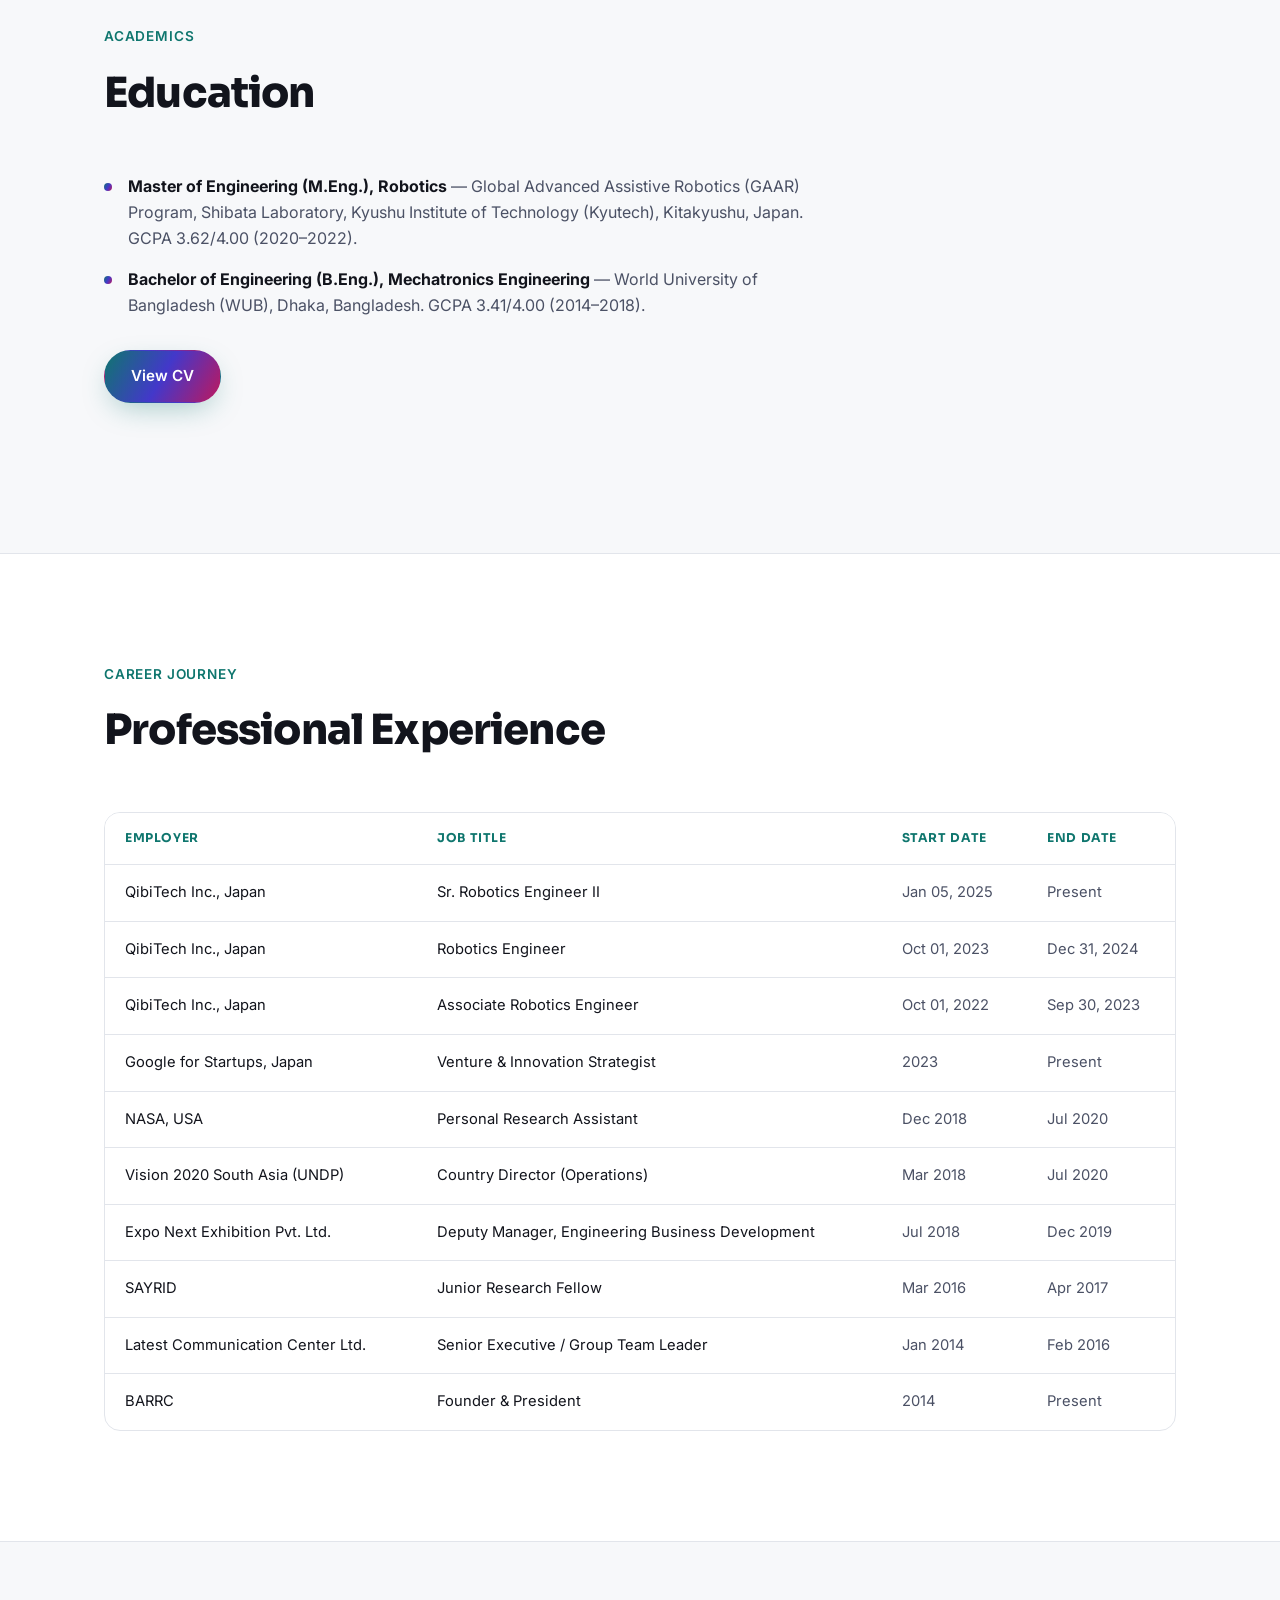
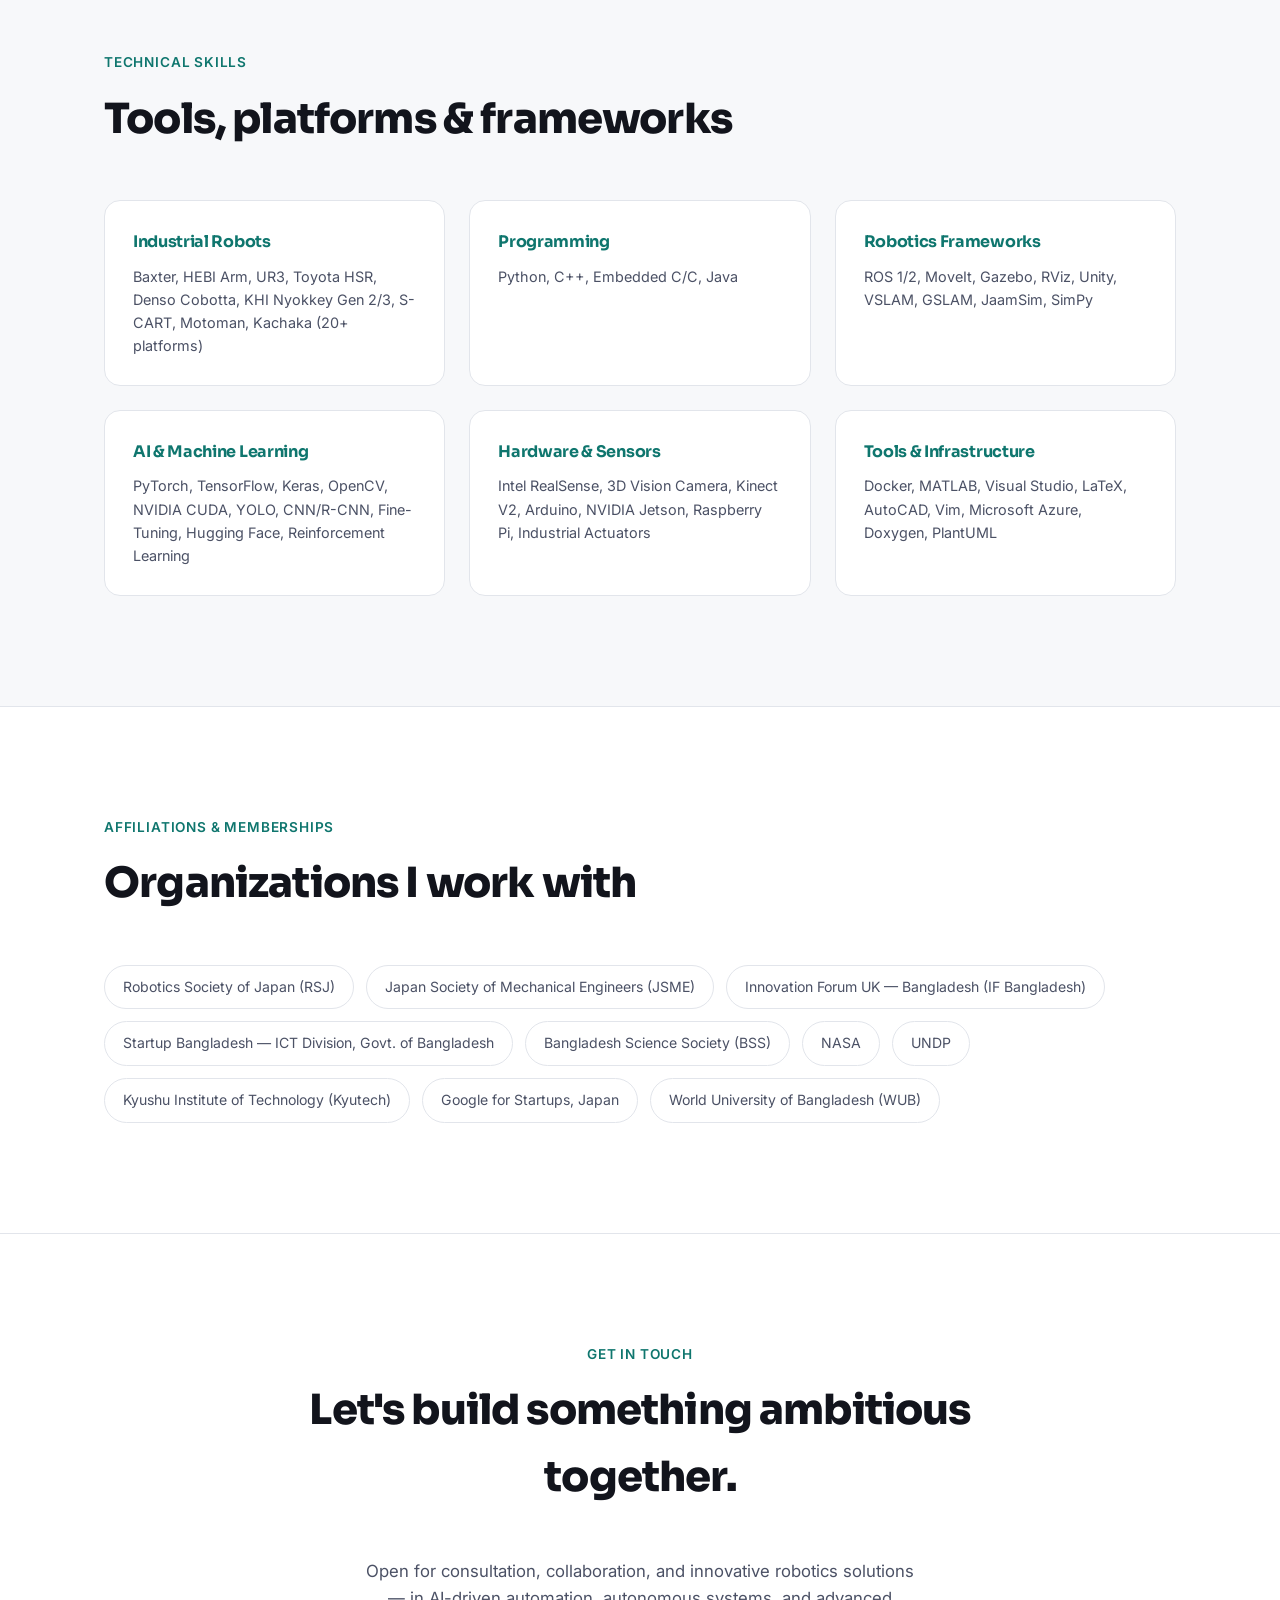
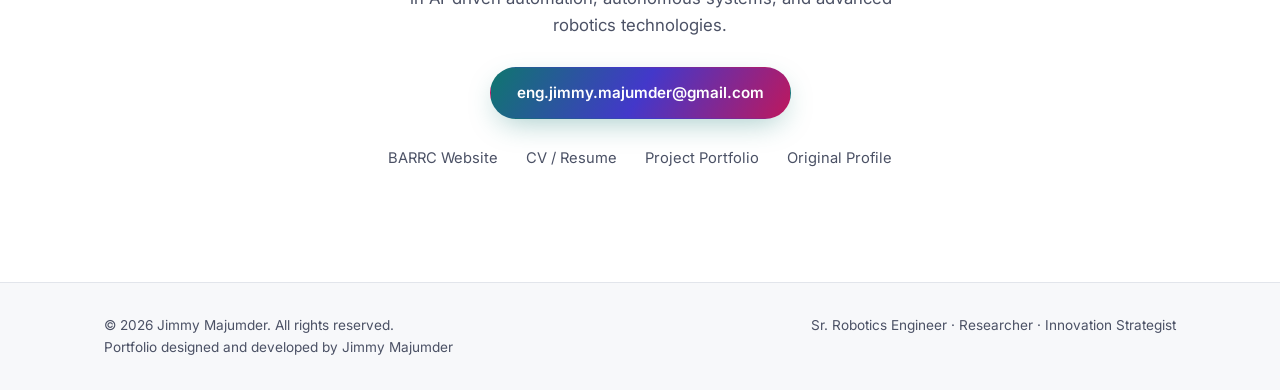
==== commit 38520389: "Replace AMR Fleet card image with real KAWARUBA robot photo" ====
--- a/index.html
+++ b/index.html
@@ -211,7 +211,7 @@
           </div>
         </article>
         <article class="project-card reveal">
-          <img src="assets/projects/proj-kachaka-fleet.jpg" alt="AMR fleet: Kachaka x HATS x Kawasaki Cloud" loading="lazy" />
+          <img src="assets/projects/proj-kawaruba-fleet.jpg" alt="KAWARUBA AMR fleet: Kachaka x HATS x Kawasaki Cloud" loading="lazy" />
           <div class="project-body">
             <span class="project-tag">Aug 2025 — Present</span>
             <h4>AMR Fleet: Kachaka × HATS × Kawasaki Cloud</h4>
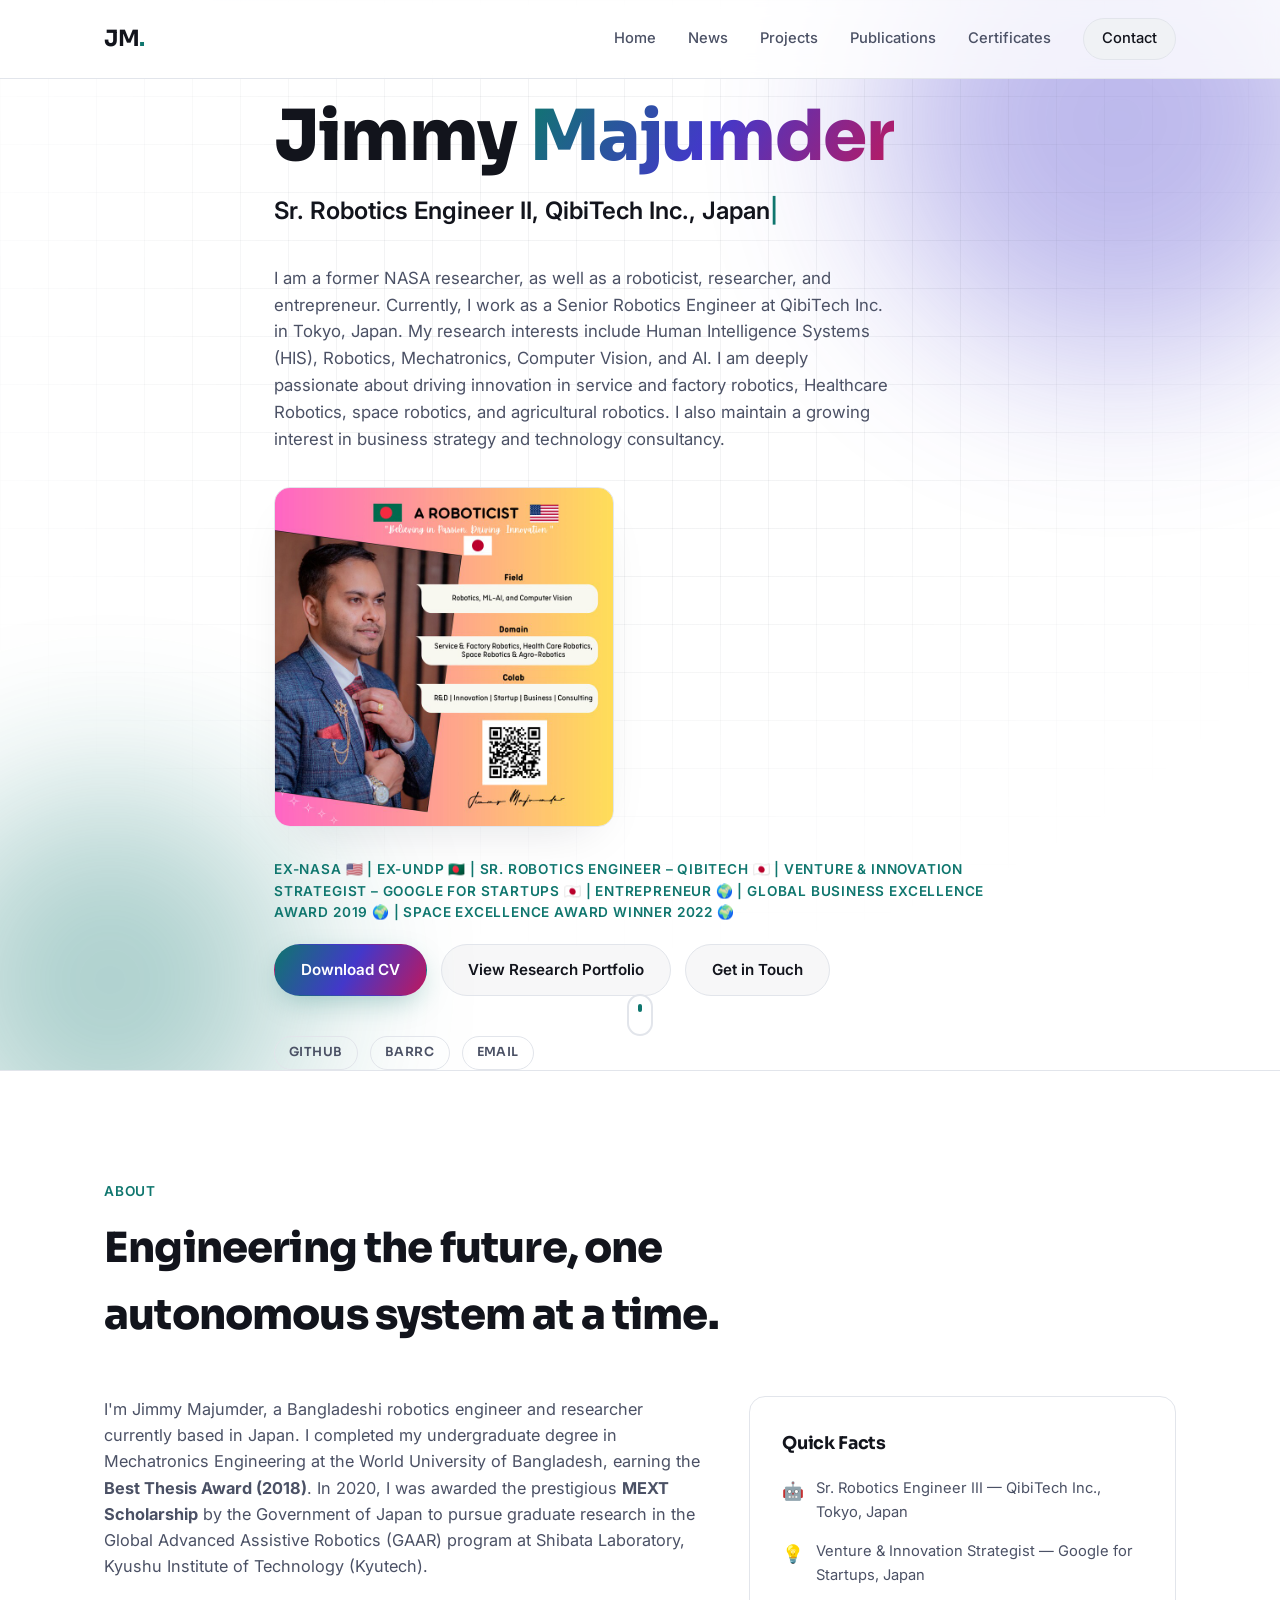
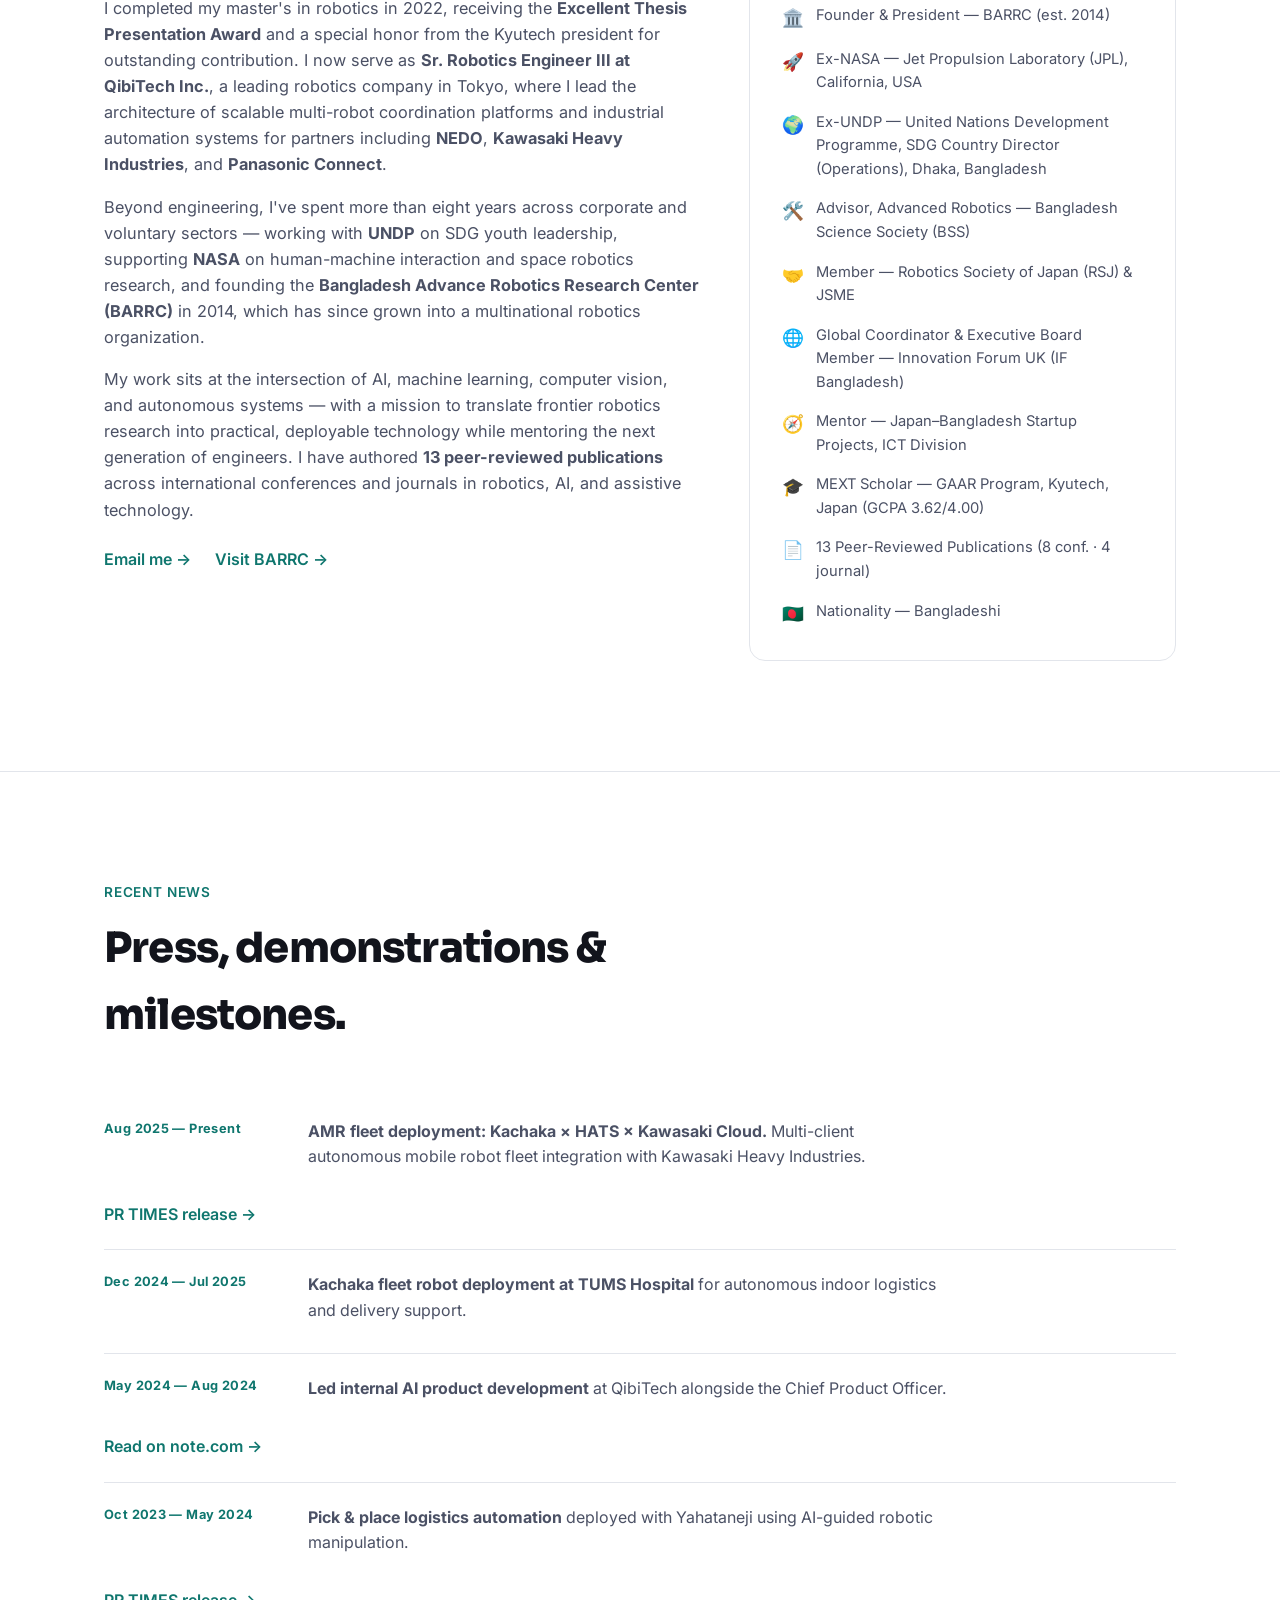
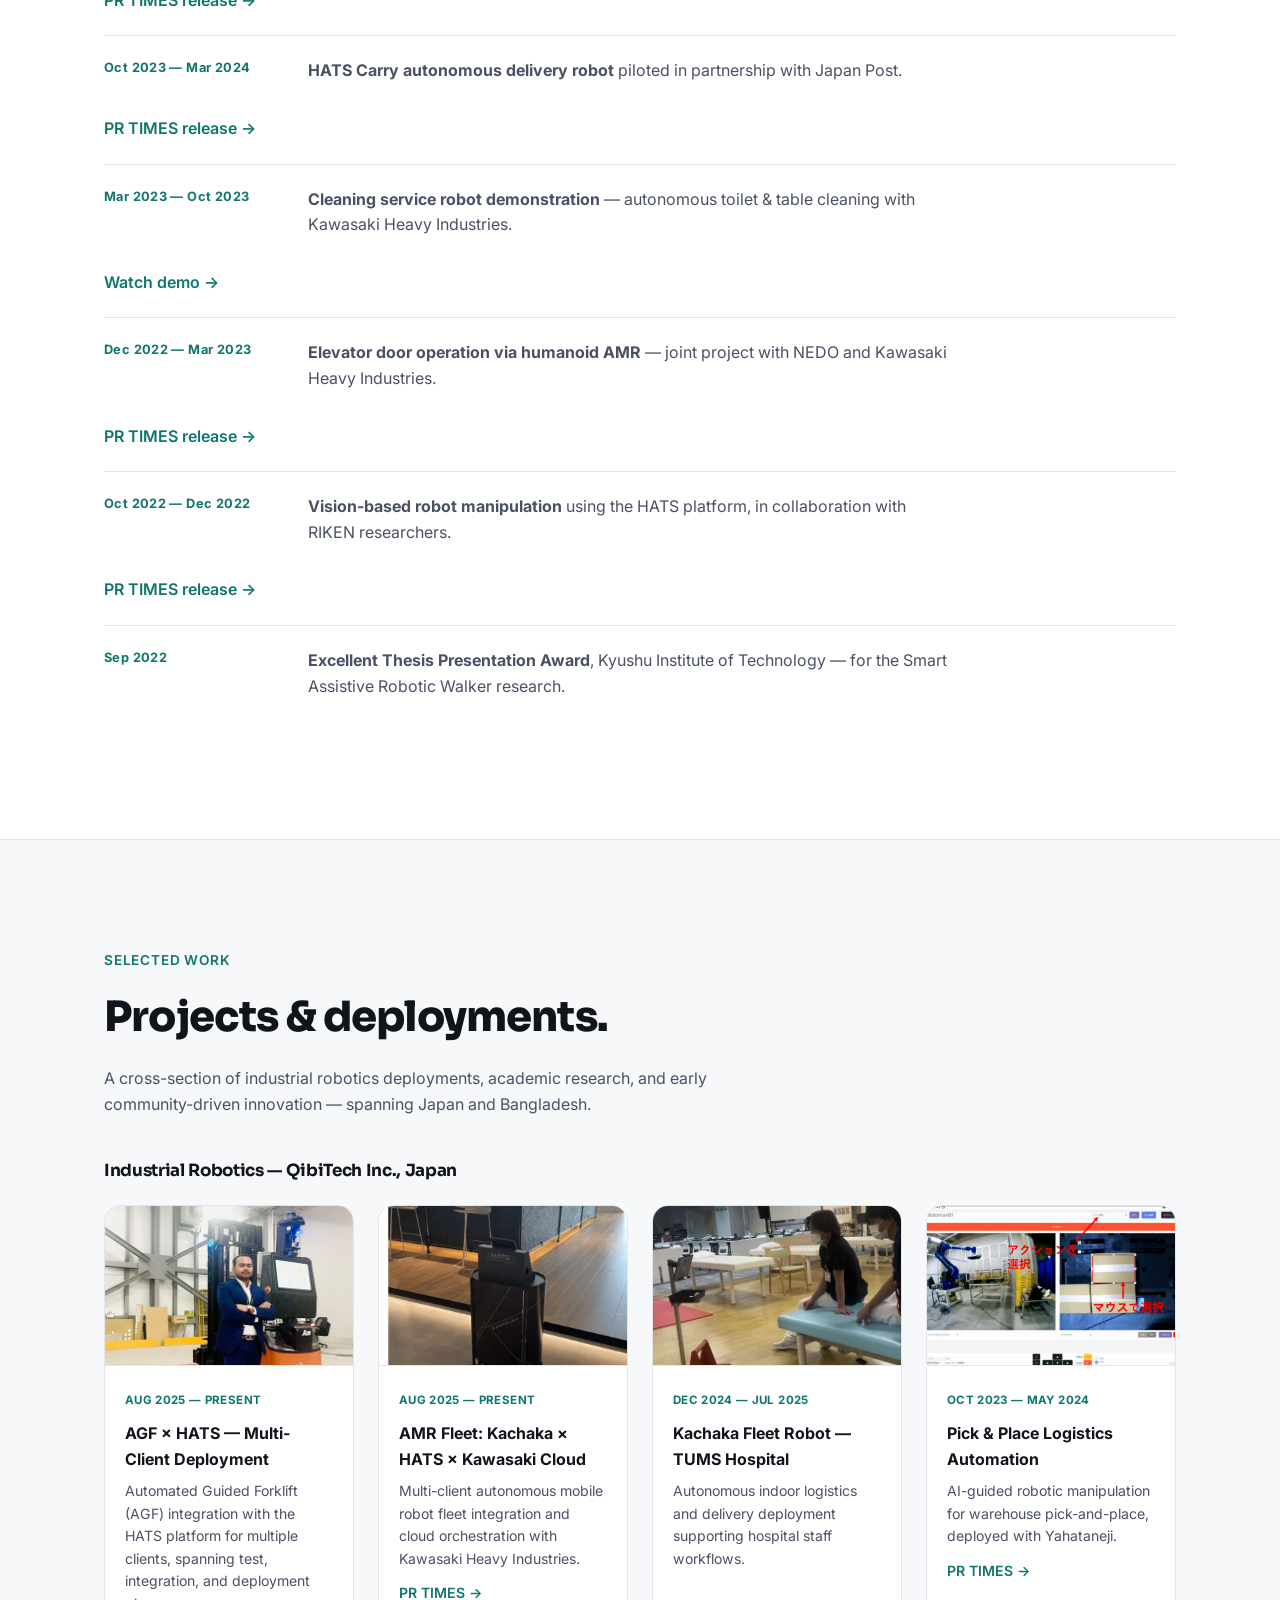
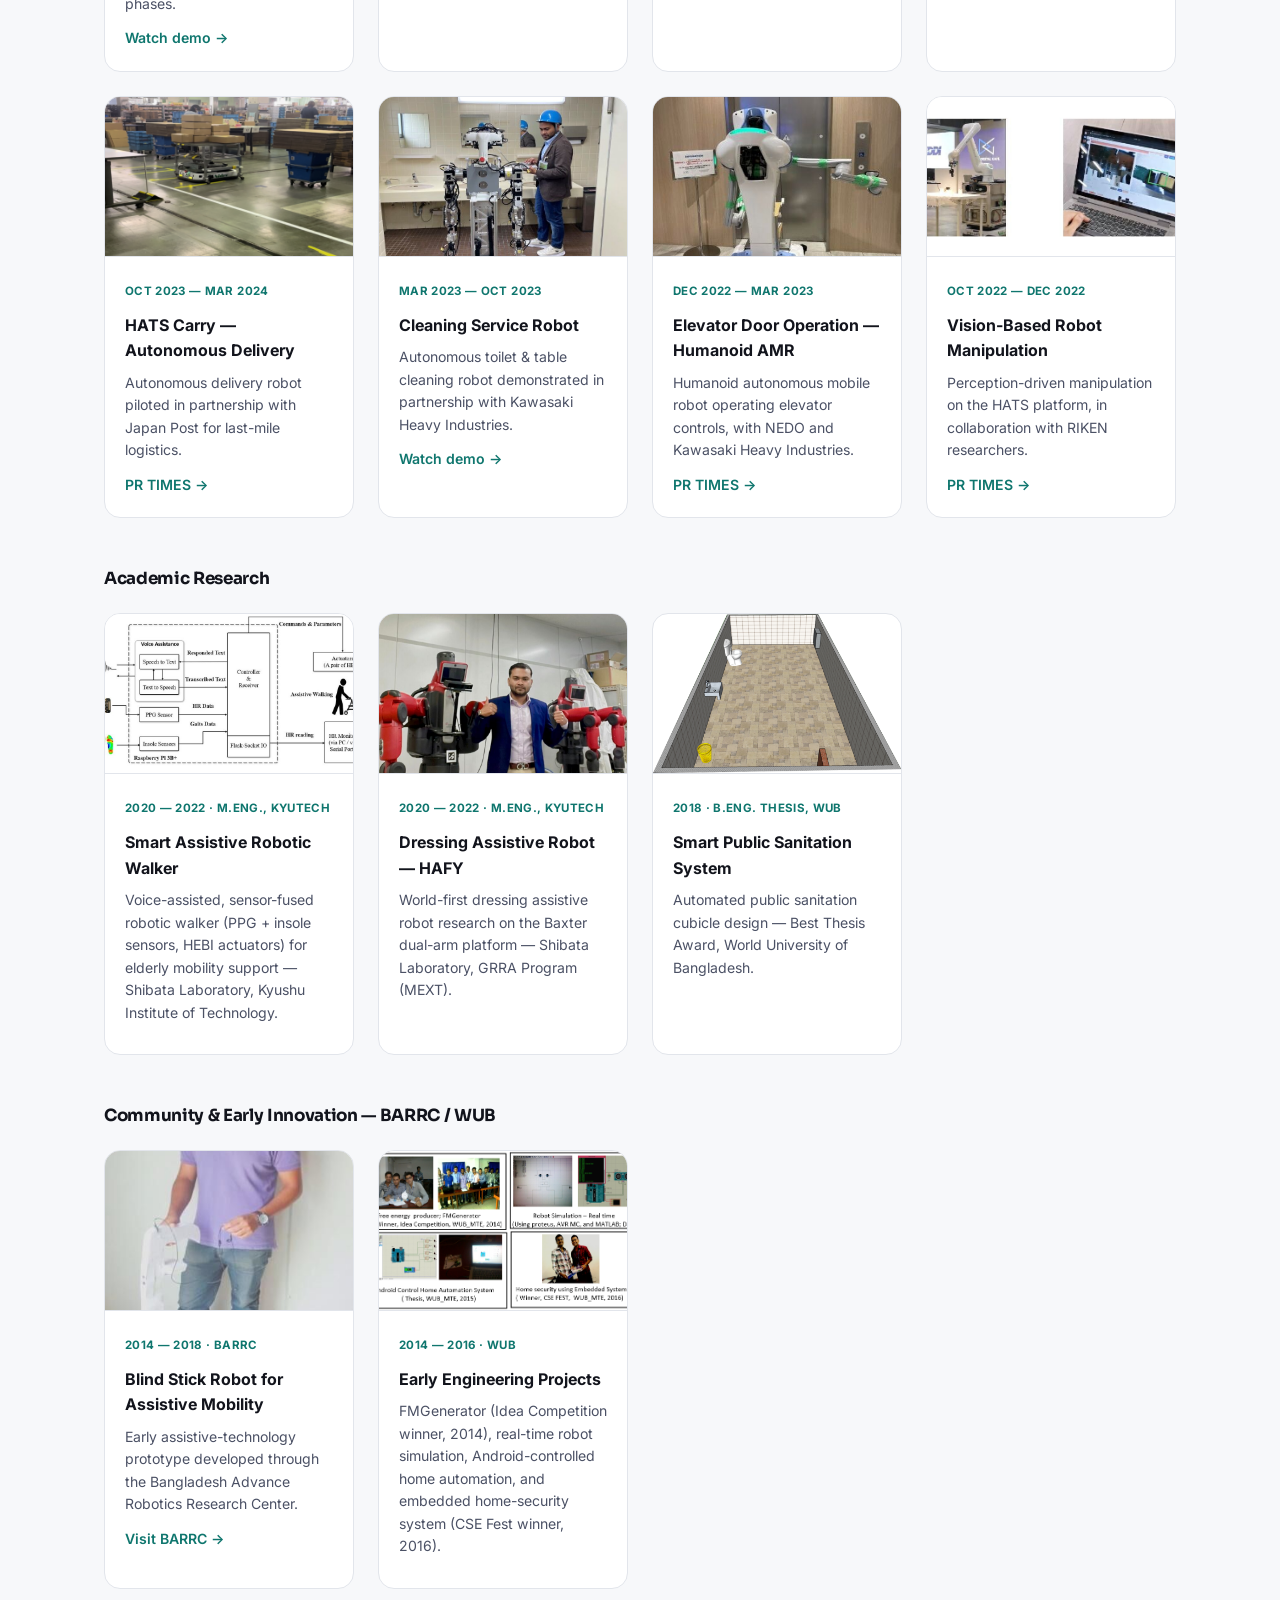
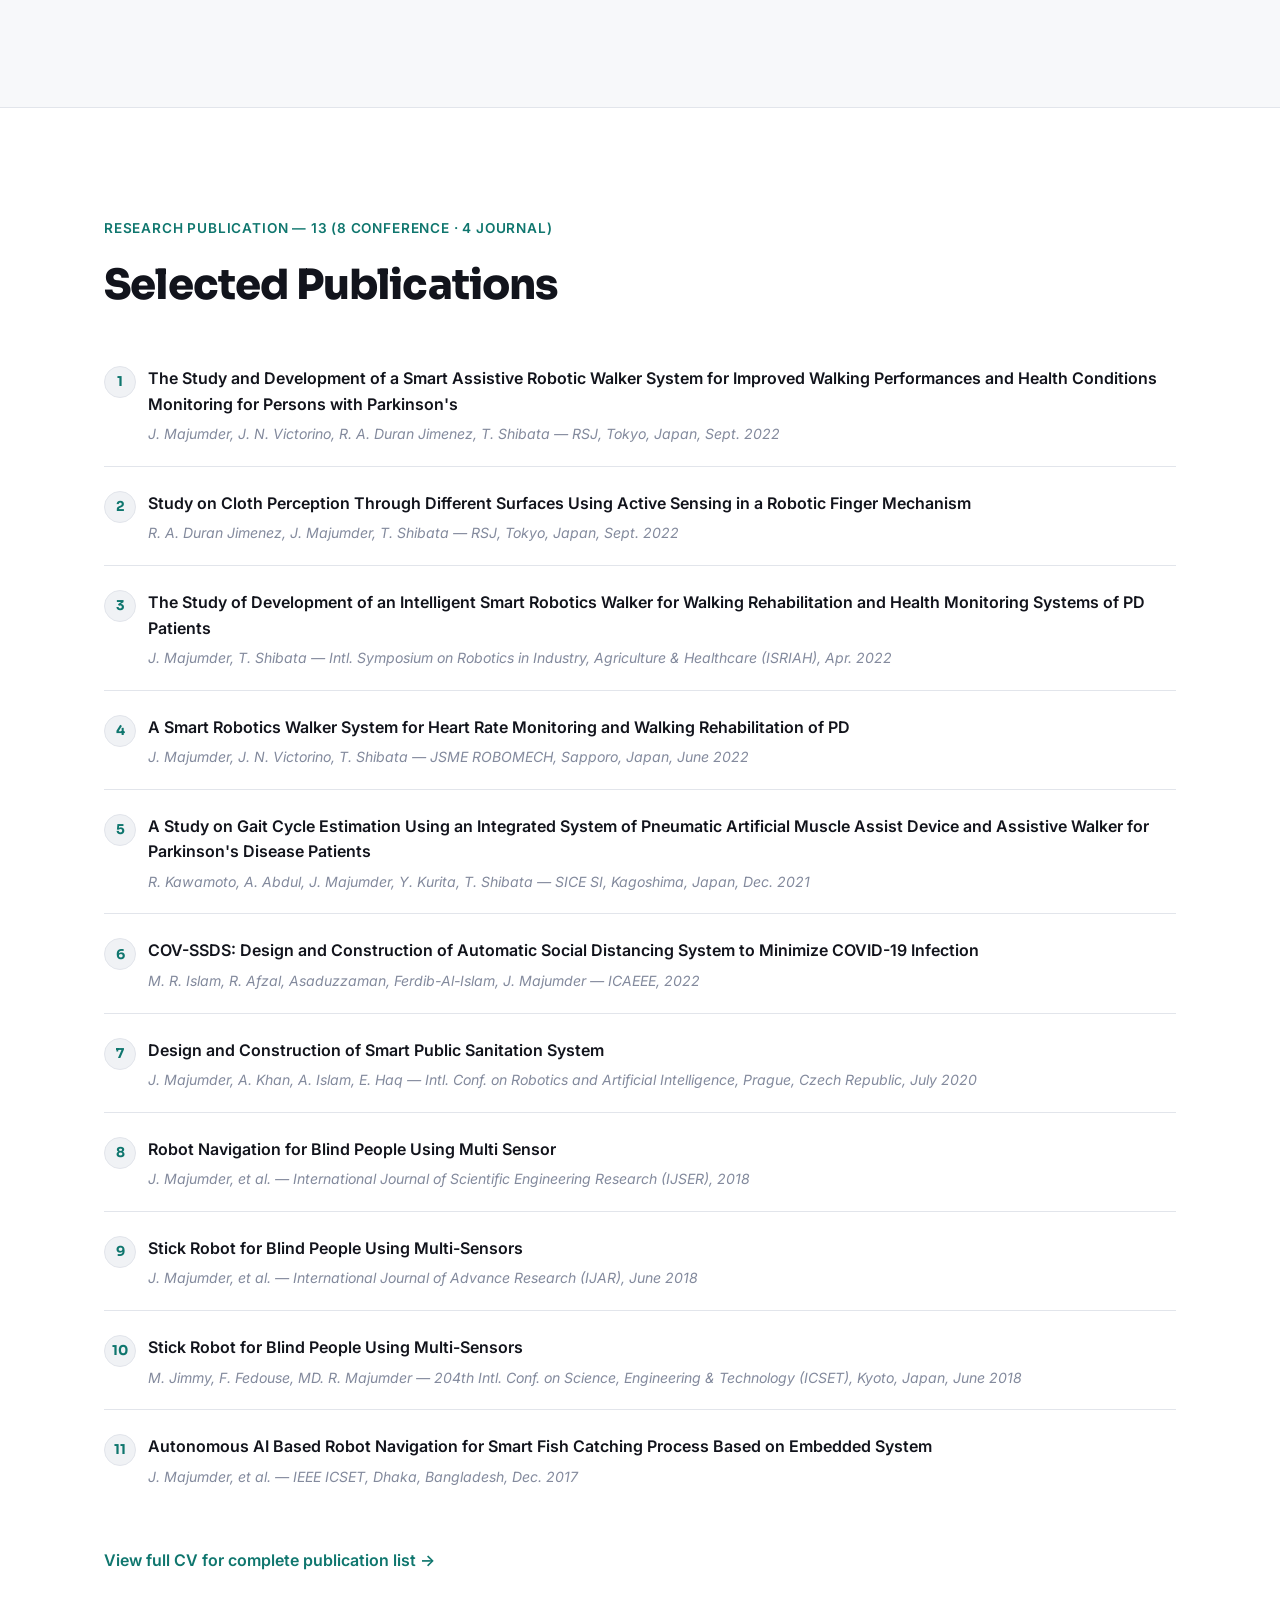
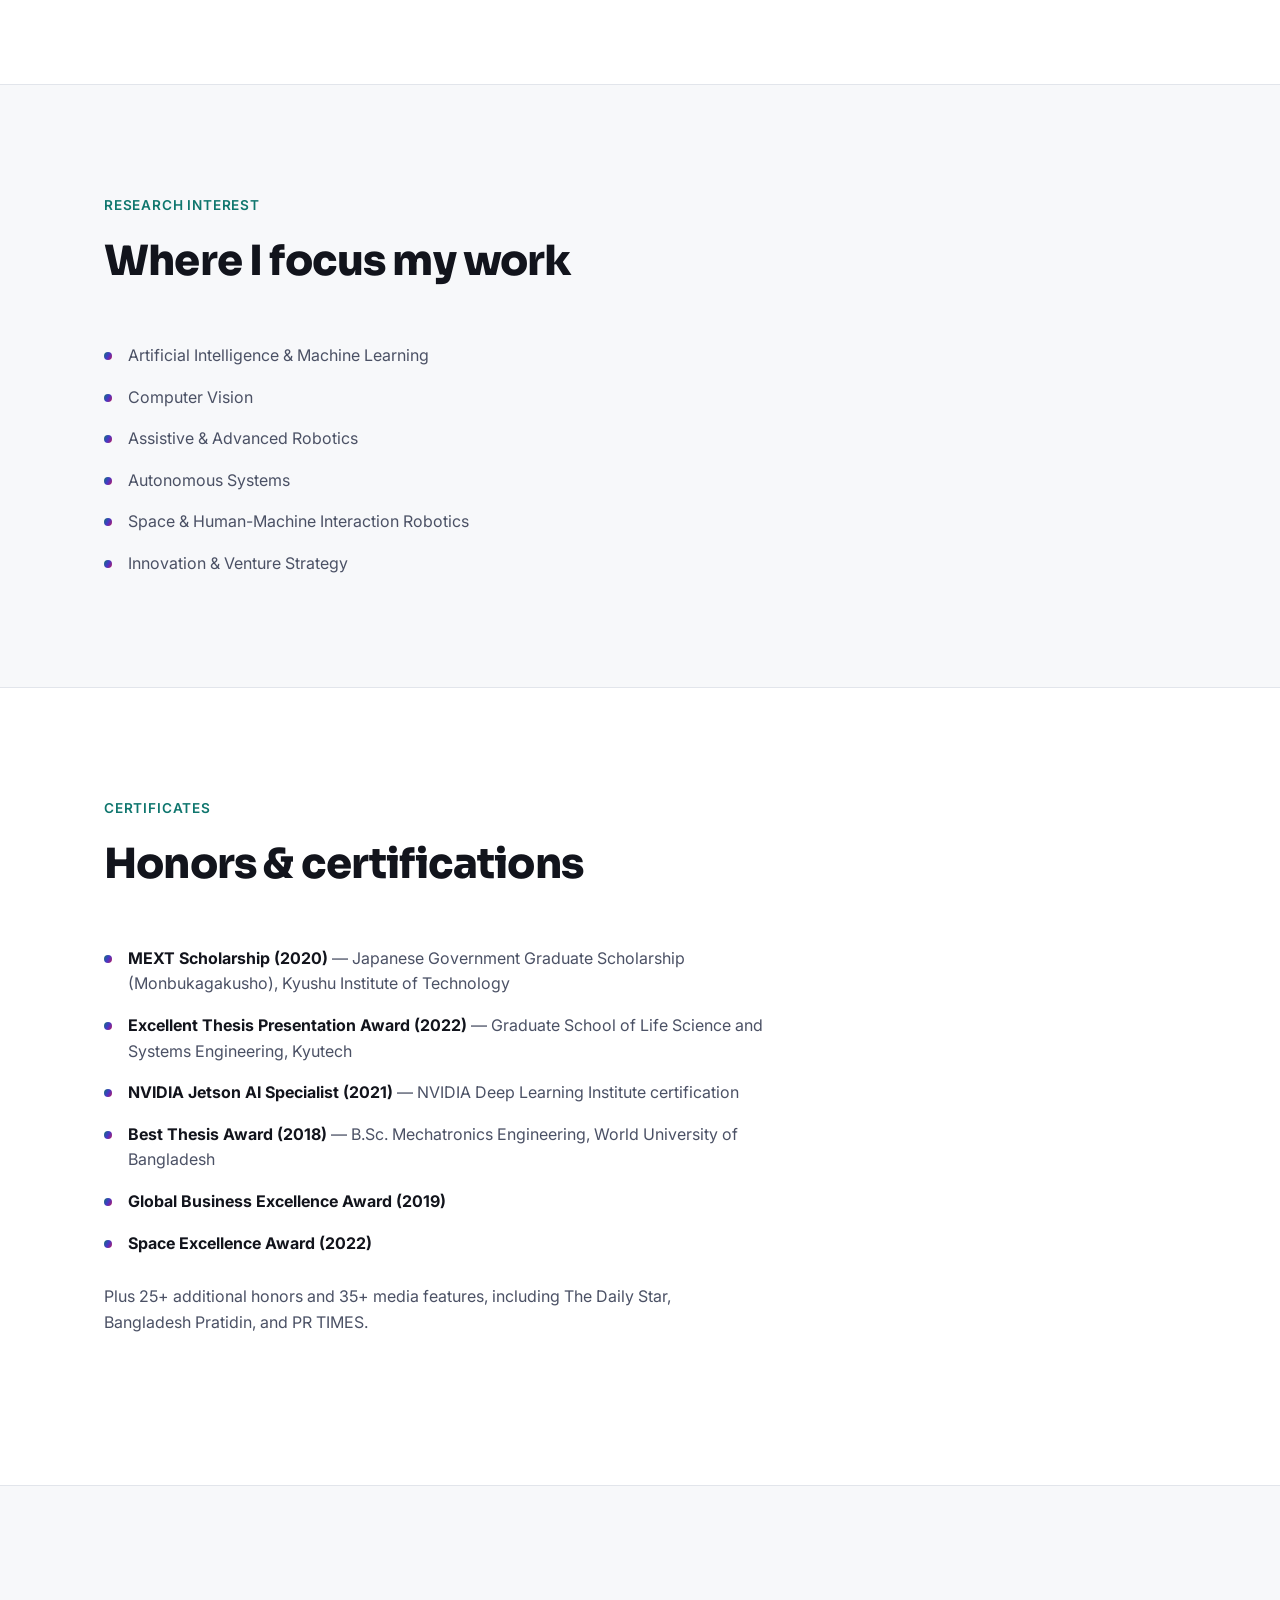
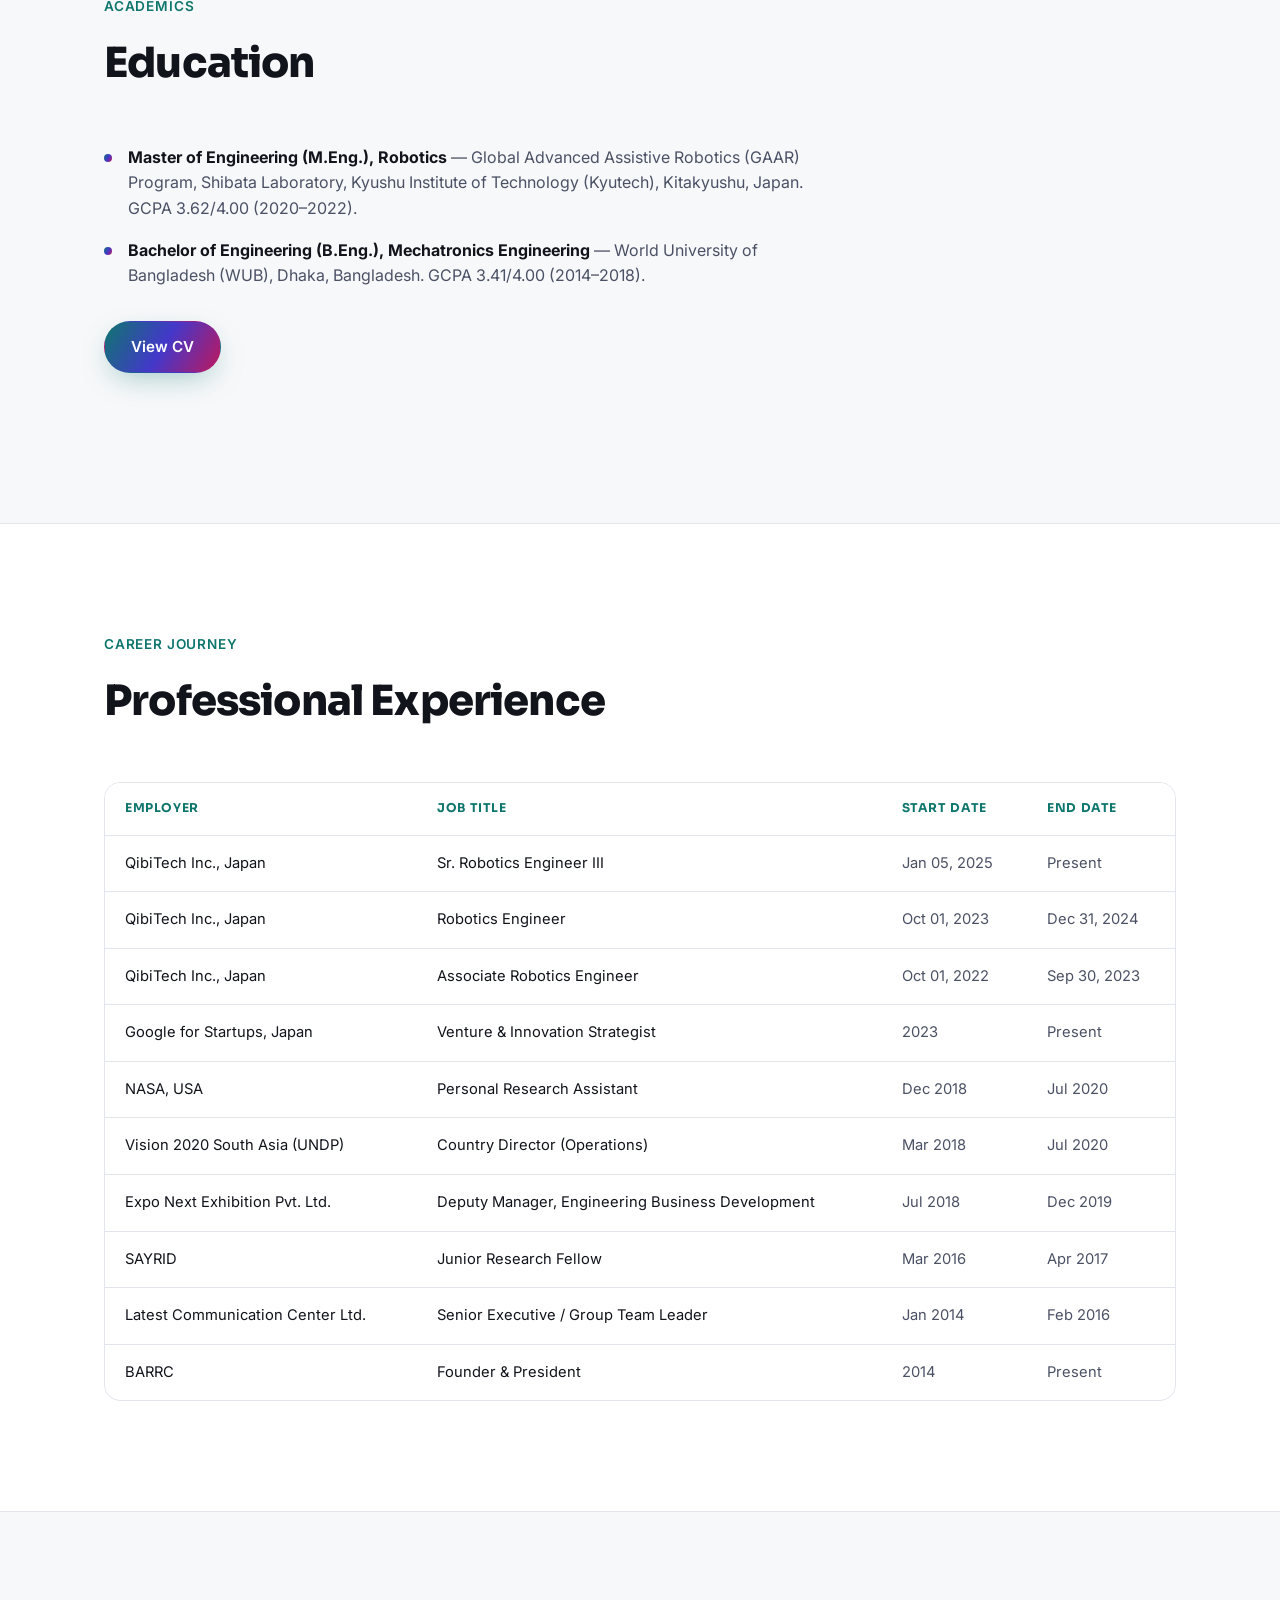
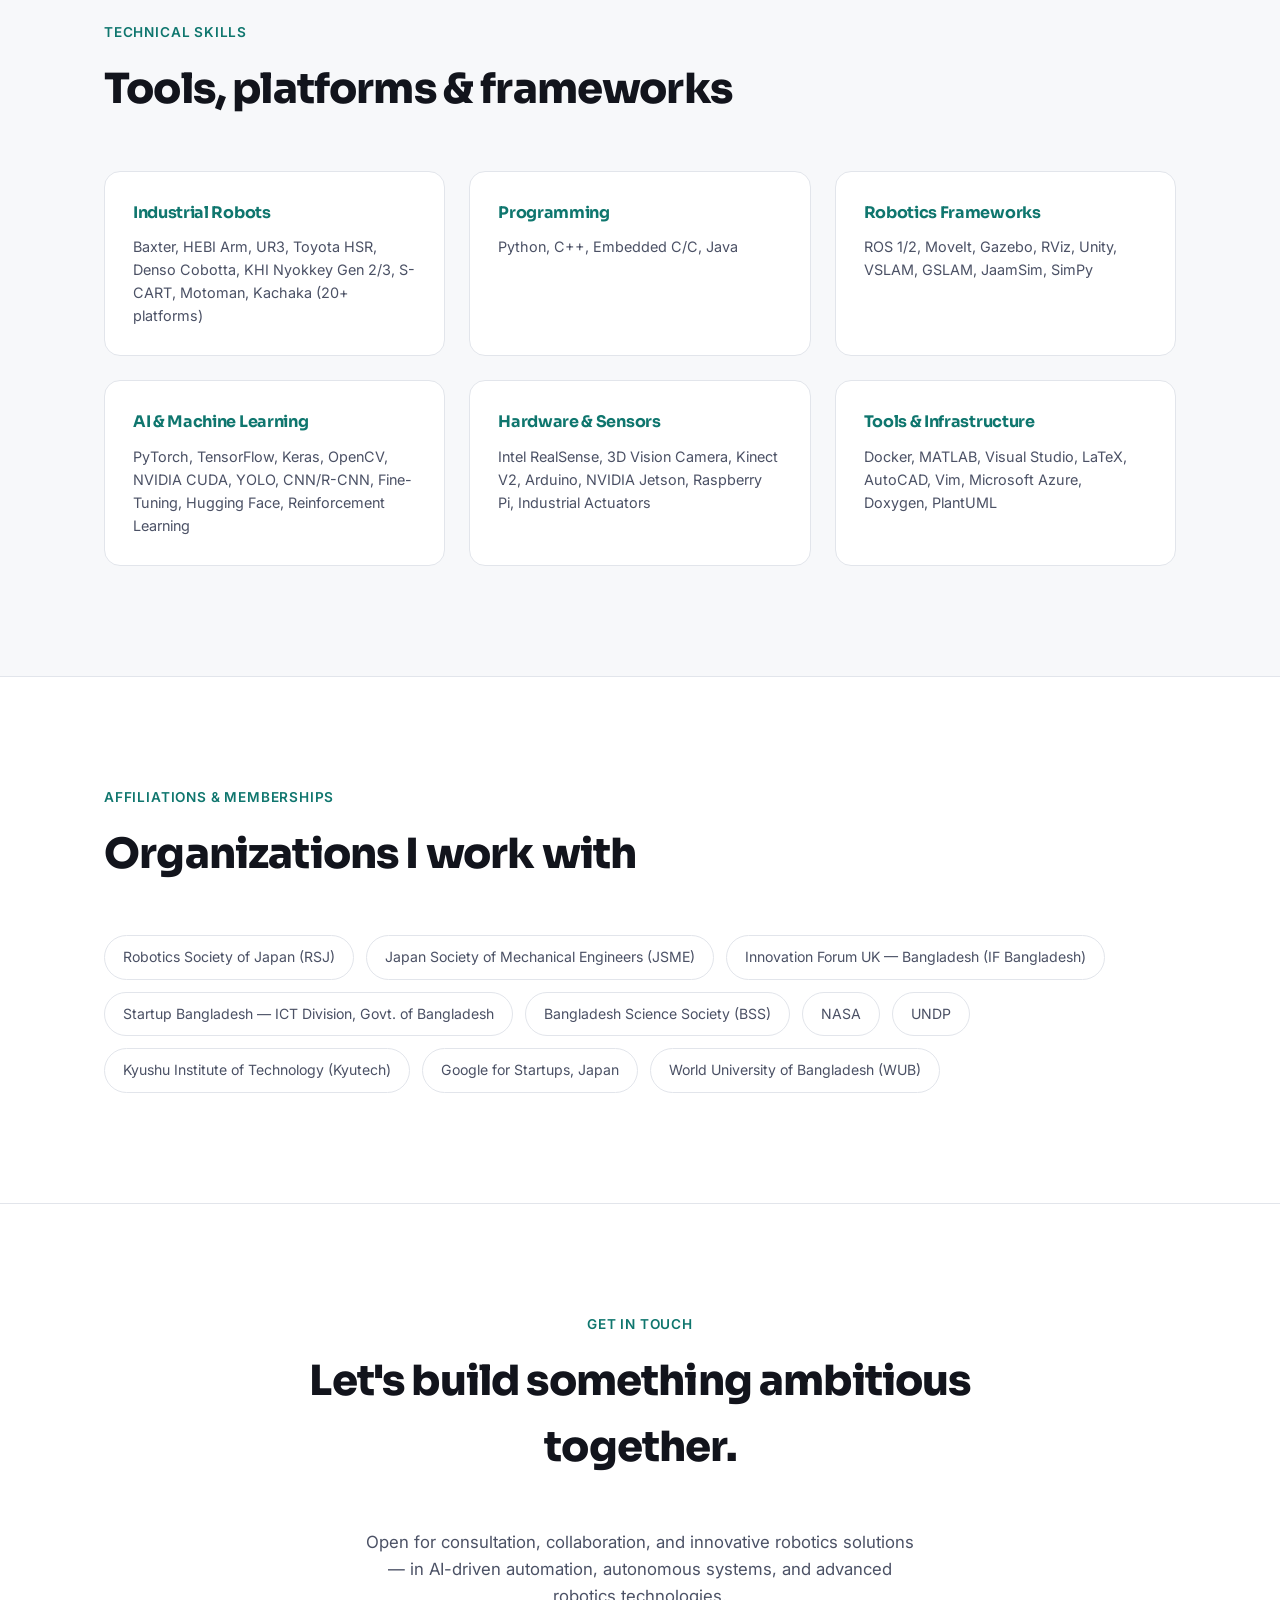
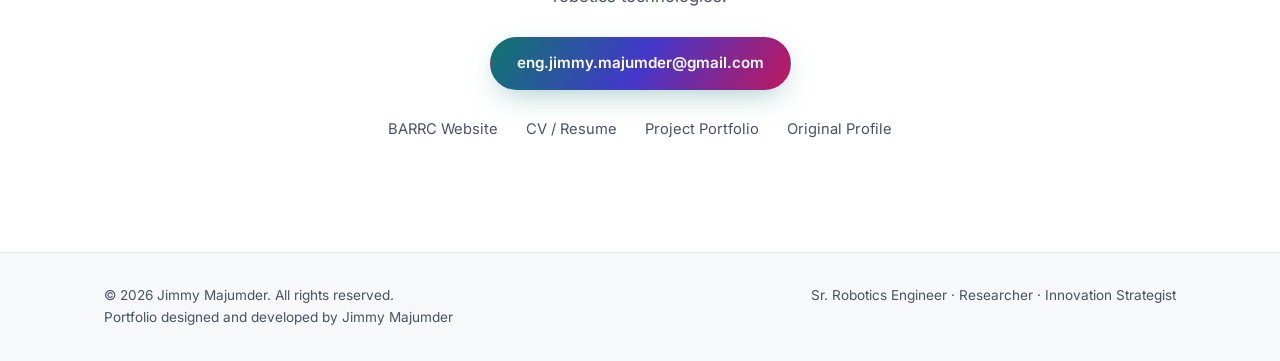
==== commit 9a0f2bb5: "Restructure hero/about bio to avoid duplication, fix engineer grade to III, expand NASA/UNDP full na" ====
--- a/index.html
+++ b/index.html
@@ -4,7 +4,7 @@
 <meta charset="UTF-8" />
 <meta name="viewport" content="width=device-width, initial-scale=1.0" />
 <title>Jimmy Majumder — Sr. Robotics Engineer, Researcher &amp; Innovation Strategist</title>
-<meta name="description" content="Jimmy Majumder — Sr. Robotics Engineer II at QibiTech Inc. Japan, MEXT Scholar at Kyutech, Founder of BARRC, Ex-NASA & Ex-UNDP collaborator. 13 publications in AI, robotics, and autonomous systems." />
+<meta name="description" content="Jimmy Majumder — Sr. Robotics Engineer III at QibiTech Inc. Japan, MEXT Scholar at Kyutech, Founder of BARRC, Ex-NASA & Ex-UNDP collaborator. 13 publications in AI, robotics, and autonomous systems." />
 <link rel="preconnect" href="https://fonts.googleapis.com">
 <link rel="preconnect" href="https://fonts.gstatic.com" crossorigin>
 <link href="https://fonts.googleapis.com/css2?family=Sora:wght@400;500;600;700;800&family=Inter:wght@400;500;600;700&display=swap" rel="stylesheet">
@@ -45,10 +45,12 @@
       </h1>
       <p class="hero-role reveal" id="typewriter"></p>
       <p class="hero-lede reveal">
-        Senior robotics engineer and researcher architecting autonomous multi-robot systems,
-        AI-driven perception, and industrial automation platforms — bridging peer-reviewed
-        academic research with production robotics deployed across Japan's leading
-        industrial and logistics sectors.
+        I am a former NASA researcher, as well as a roboticist, researcher, and entrepreneur.
+        Currently, I work as a Senior Robotics Engineer at QibiTech Inc. in Tokyo, Japan. My research
+        interests include Human Intelligence Systems (HIS), Robotics, Mechatronics, Computer Vision,
+        and AI. I am deeply passionate about driving innovation in service and factory robotics,
+        Healthcare Robotics, space robotics, and agricultural robotics. I also maintain a growing
+        interest in business strategy and technology consultancy.
       </p>
       <div class="robotics-card reveal">
         <img src="assets/profile/roboticist-card.jpg" alt="Jimmy Majumder — A Roboticist. Field: Robotics, ML-AI, and Computer Vision. Domain: Service & Factory Robotics, Health Care Robotics, Space Robotics & Agro-Robotics. Colab: R&D, Innovation, Startup, Business, Consulting." loading="lazy" />
@@ -75,14 +77,6 @@
       <h2 class="section-title reveal">Engineering the future, one autonomous system at a time.</h2>
       <div class="about-grid">
         <div class="about-text reveal">
-          <p>
-            I am a former NASA researcher, as well as a roboticist, researcher, and entrepreneur. Currently,
-            I work as a Senior Robotics Engineer at QibiTech Inc. in Tokyo, Japan. My research interests
-            include Human Intelligence Systems (HIS), Robotics, Mechatronics, Computer Vision, and AI. I am
-            deeply passionate about driving innovation in service and factory robotics, Healthcare Robotics,
-            space robotics, and agricultural robotics. I also maintain a growing interest in business
-            strategy and technology consultancy.
-          </p>
           <p>
             I'm Jimmy Majumder, a Bangladeshi robotics engineer and researcher currently based in Japan.
             I completed my undergraduate degree in Mechatronics Engineering at the World University of
@@ -94,7 +88,7 @@
           <p>
             I completed my master's in robotics in 2022, receiving the <strong>Excellent Thesis
             Presentation Award</strong> and a special honor from the Kyutech president for outstanding
-            contribution. I now serve as <strong>Sr. Robotics Engineer II at QibiTech Inc.</strong>, a
+            contribution. I now serve as <strong>Sr. Robotics Engineer III at QibiTech Inc.</strong>, a
             leading robotics company in Tokyo, where I lead the architecture of scalable multi-robot
             coordination platforms and industrial automation systems for partners including
             <strong>NEDO</strong>, <strong>Kawasaki Heavy Industries</strong>, and <strong>Panasonic Connect</strong>.
@@ -121,17 +115,17 @@
         <div class="about-card reveal">
           <h3>Quick Facts</h3>
           <ul class="fact-list">
-            <li><span>🎓</span> MEXT Scholar — GAAR Program, Kyutech, Japan (GCPA 3.62/4.00)</li>
-            <li><span>🤖</span> Sr. Robotics Engineer II — QibiTech Inc., Tokyo</li>
+            <li><span>🤖</span> Sr. Robotics Engineer III — QibiTech Inc., Tokyo, Japan</li>
             <li><span>💡</span> Venture &amp; Innovation Strategist — Google for Startups, Japan</li>
-            <li><span>📄</span> 13 Peer-Reviewed Publications (8 conf. · 4 journal)</li>
-            <li><span>🚀</span> Ex-NASA Research Assistant</li>
-            <li><span>🌍</span> Ex-UNDP SDG Country Director (Operations)</li>
             <li><span>🏛️</span> Founder &amp; President — BARRC (est. 2014)</li>
+            <li><span>🚀</span> Ex-NASA — Jet Propulsion Laboratory (JPL), California, USA</li>
+            <li><span>🌍</span> Ex-UNDP — United Nations Development Programme, SDG Country Director (Operations), Dhaka, Bangladesh</li>
             <li><span>🛠️</span> Advisor, Advanced Robotics — Bangladesh Science Society (BSS)</li>
             <li><span>🤝</span> Member — Robotics Society of Japan (RSJ) &amp; JSME</li>
             <li><span>🌐</span> Global Coordinator &amp; Executive Board Member — Innovation Forum UK (IF Bangladesh)</li>
             <li><span>🧭</span> Mentor — Japan–Bangladesh Startup Projects, ICT Division</li>
+            <li><span>🎓</span> MEXT Scholar — GAAR Program, Kyutech, Japan (GCPA 3.62/4.00)</li>
+            <li><span>📄</span> 13 Peer-Reviewed Publications (8 conf. · 4 journal)</li>
             <li><span>🇧🇩</span> Nationality — Bangladeshi</li>
           </ul>
         </div>
@@ -441,7 +435,7 @@
             <tr><th>Employer</th><th>Job Title</th><th>Start Date</th><th>End Date</th></tr>
           </thead>
           <tbody>
-            <tr><td>QibiTech Inc., Japan</td><td>Sr. Robotics Engineer II</td><td>Jan 05, 2025</td><td>Present</td></tr>
+            <tr><td>QibiTech Inc., Japan</td><td>Sr. Robotics Engineer III</td><td>Jan 05, 2025</td><td>Present</td></tr>
             <tr><td>QibiTech Inc., Japan</td><td>Robotics Engineer</td><td>Oct 01, 2023</td><td>Dec 31, 2024</td></tr>
             <tr><td>QibiTech Inc., Japan</td><td>Associate Robotics Engineer</td><td>Oct 01, 2022</td><td>Sep 30, 2023</td></tr>
             <tr><td>Google for Startups, Japan</td><td>Venture &amp; Innovation Strategist</td><td>2023</td><td>Present</td></tr>
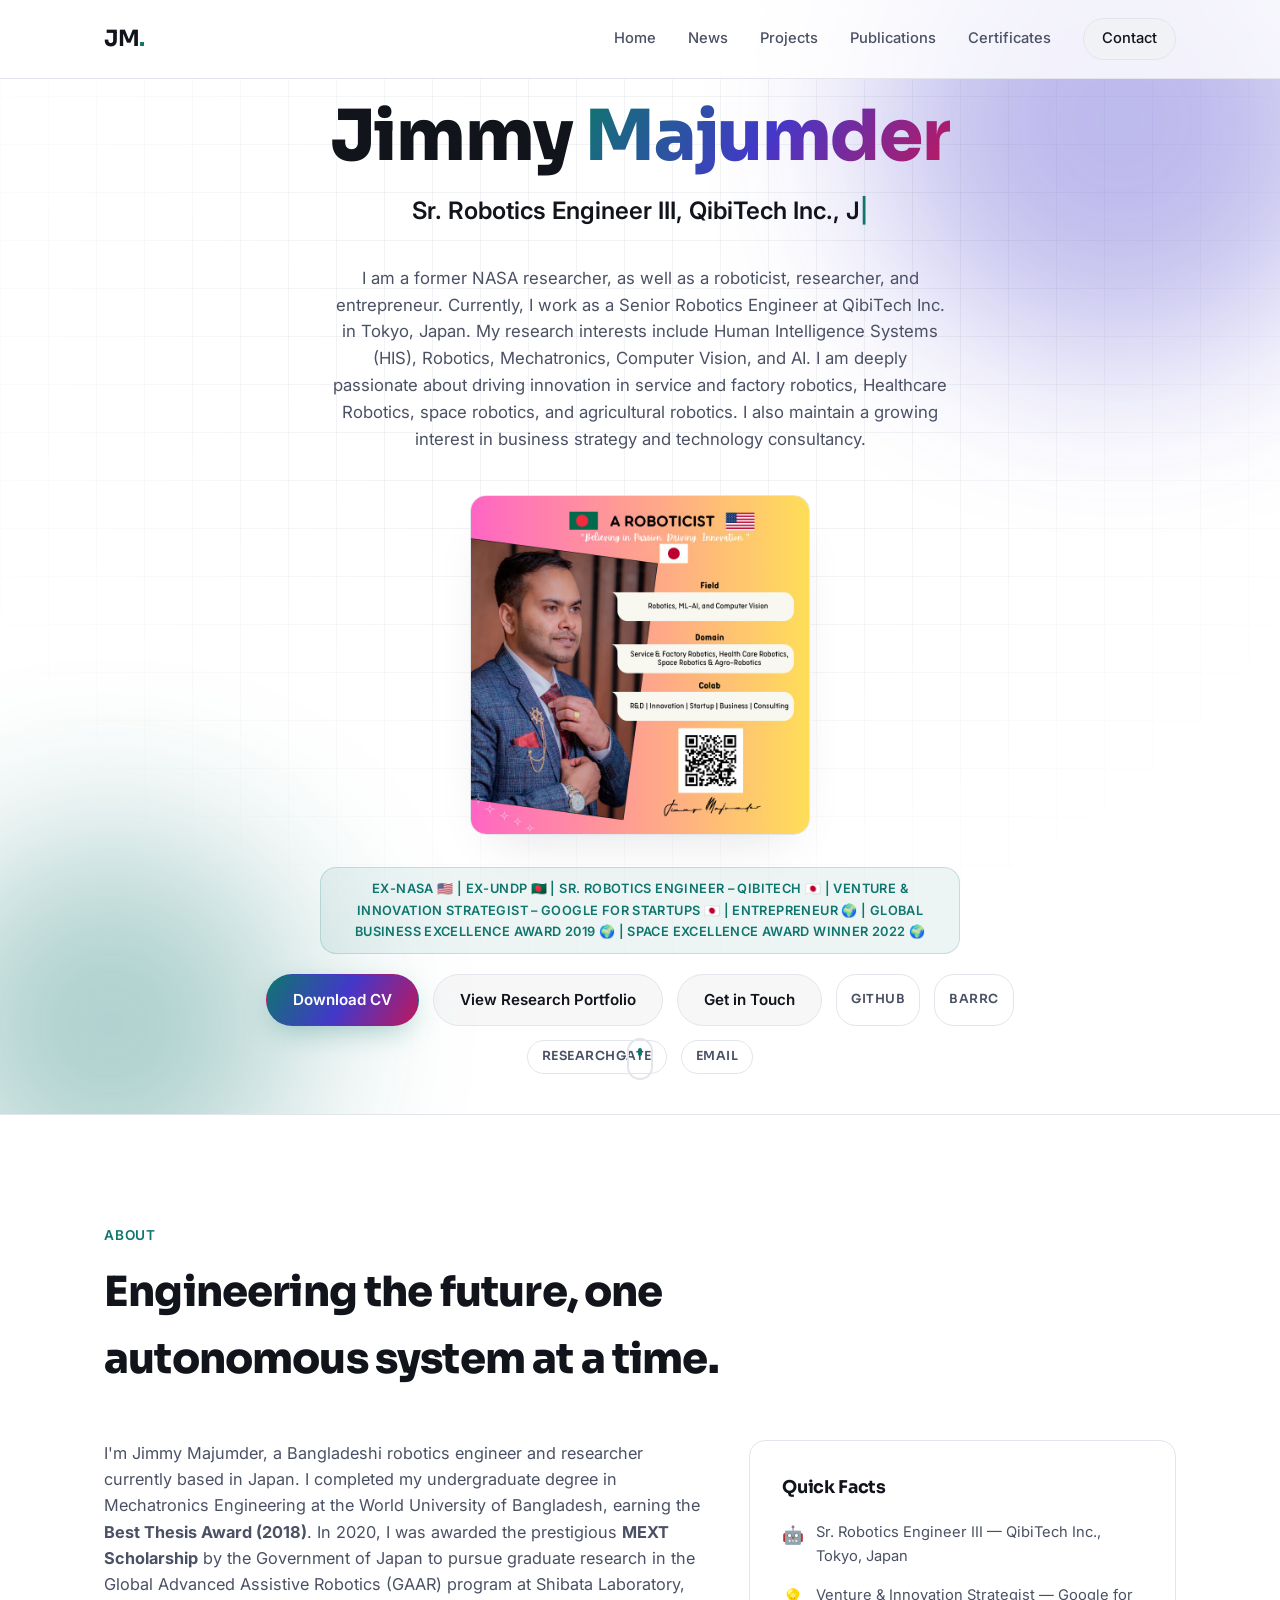
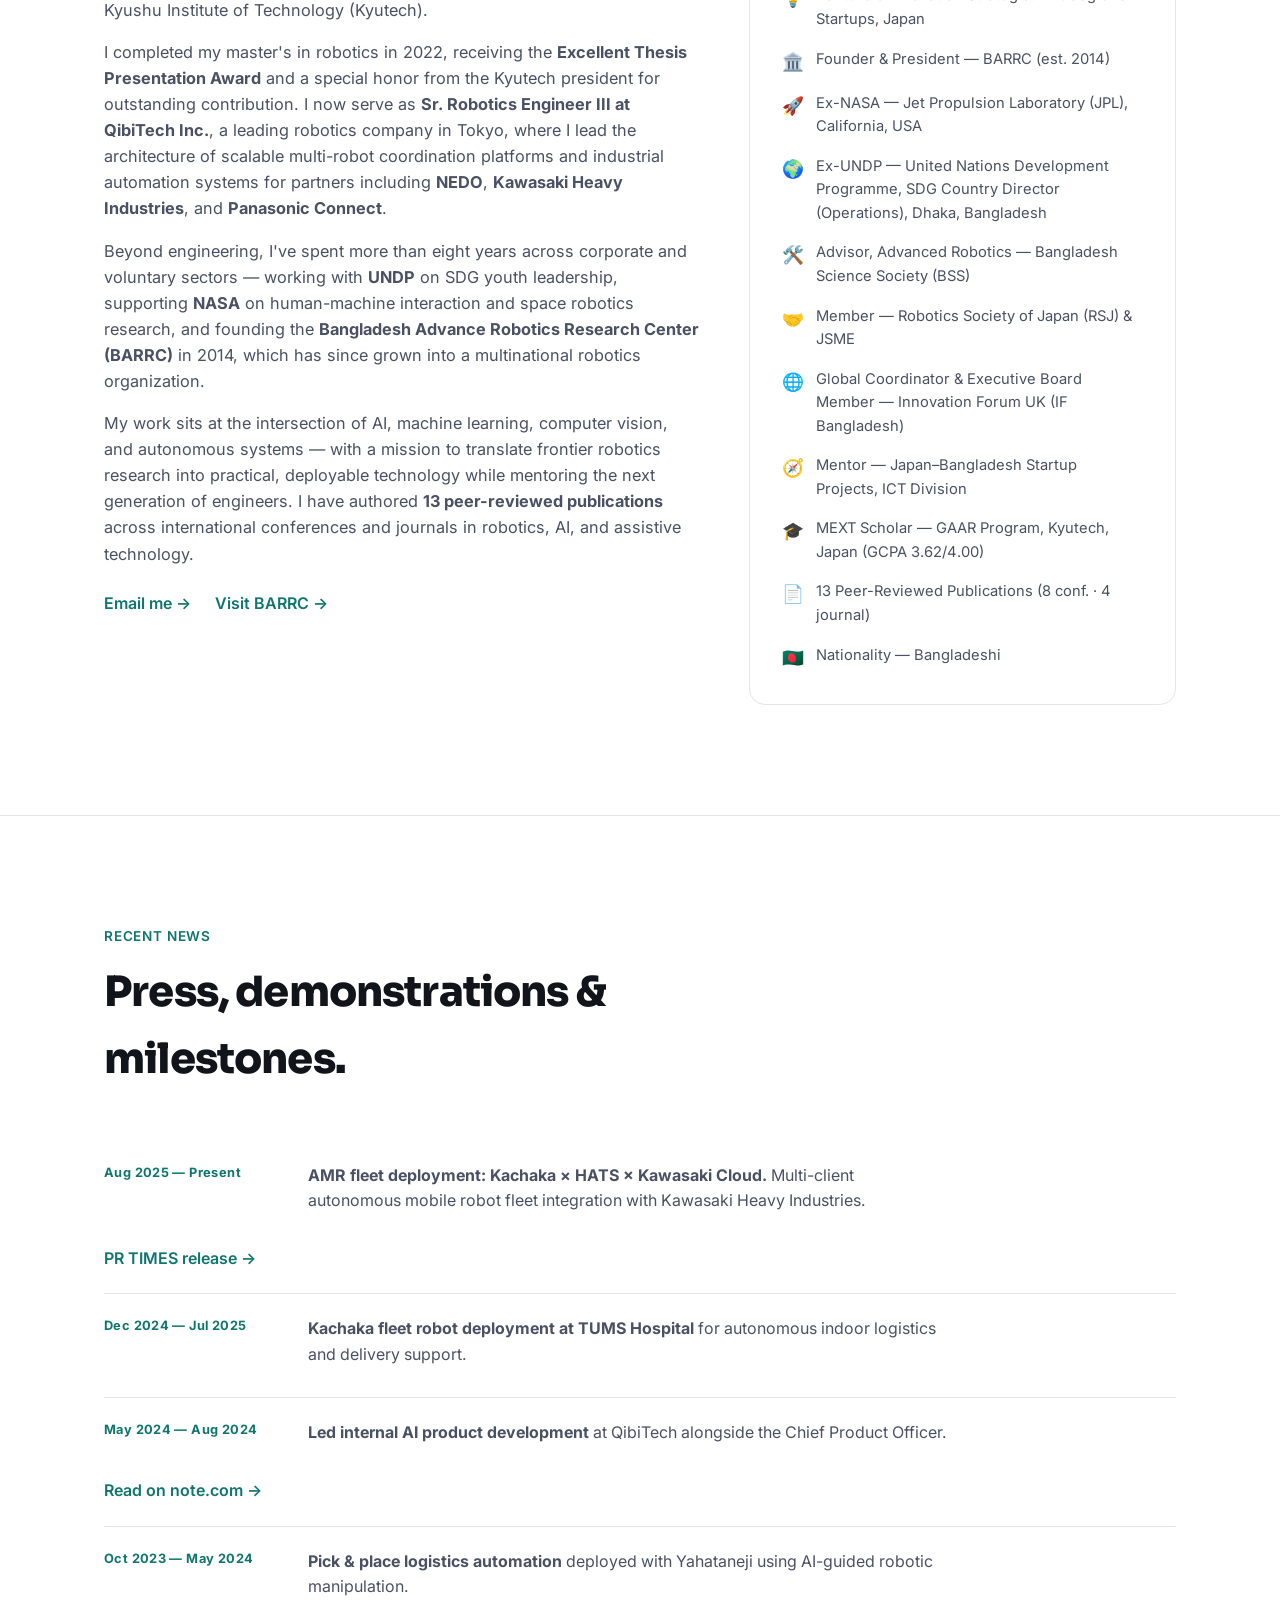
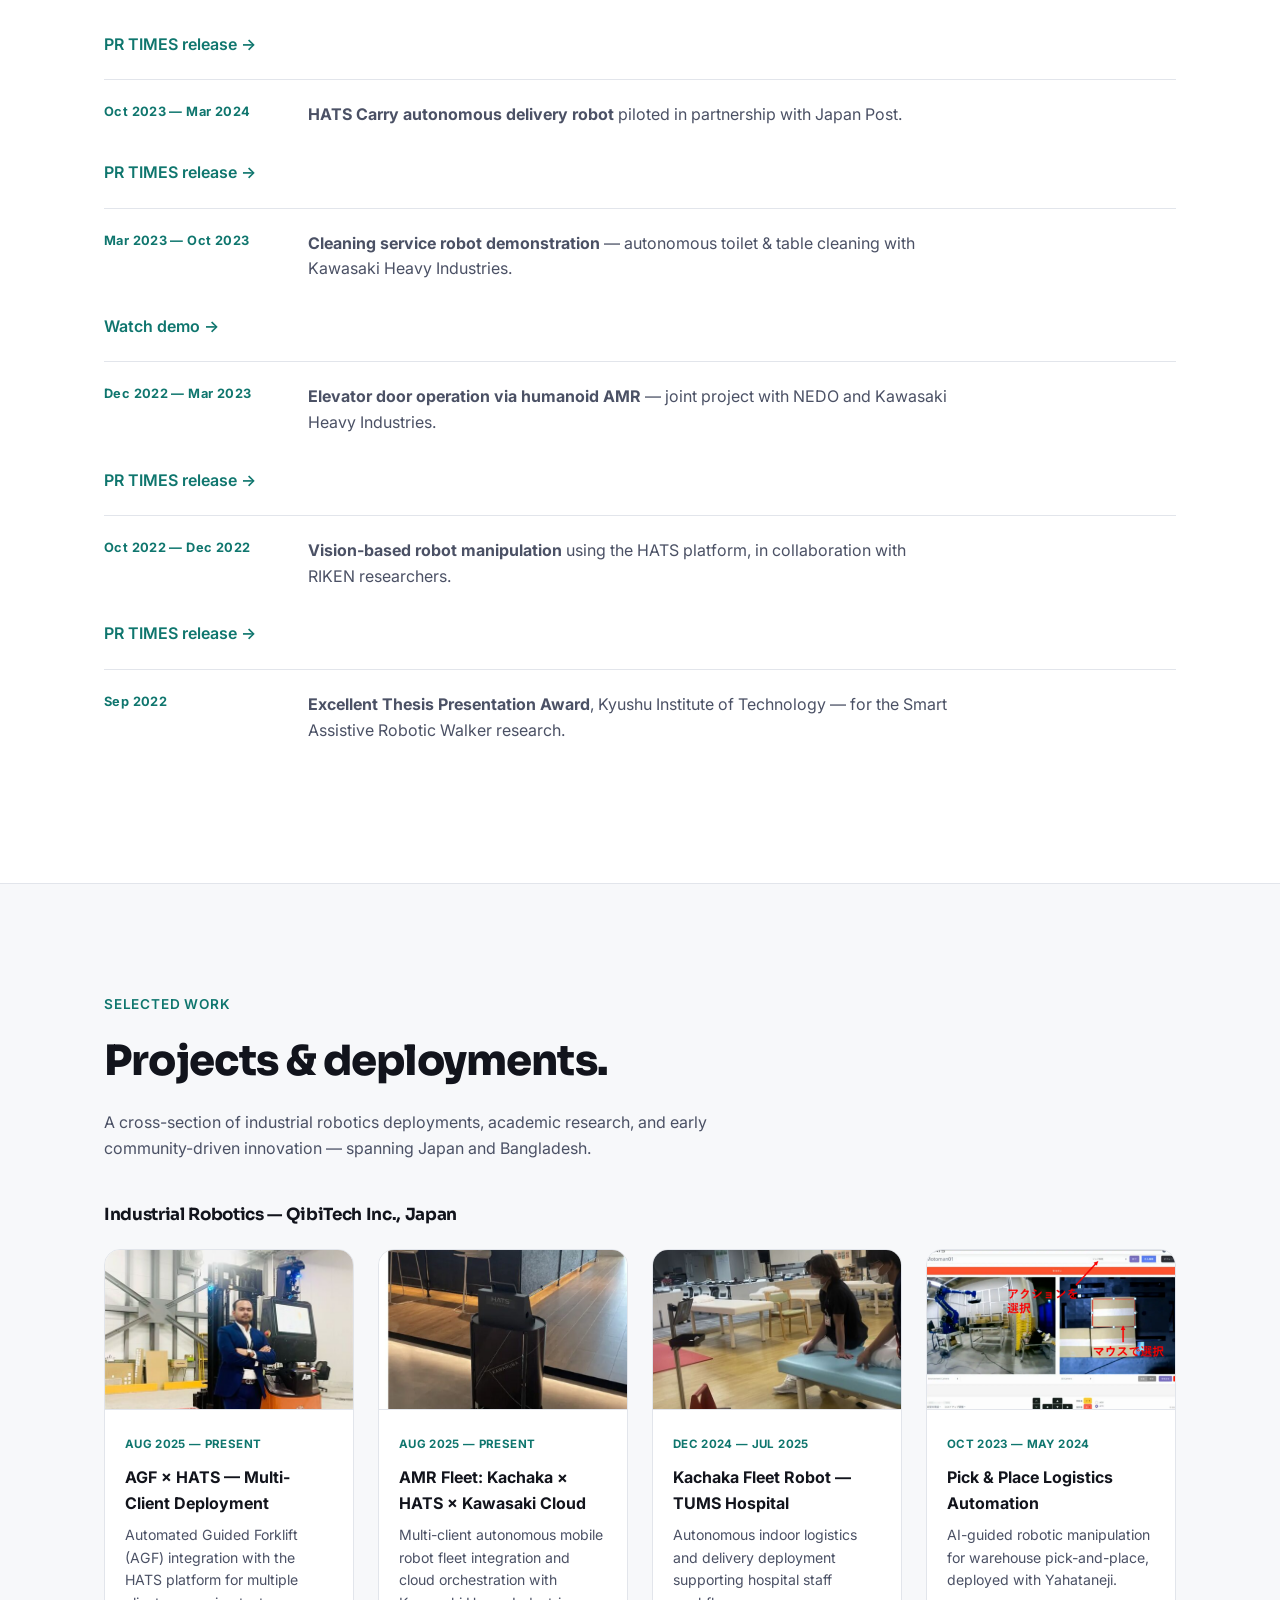
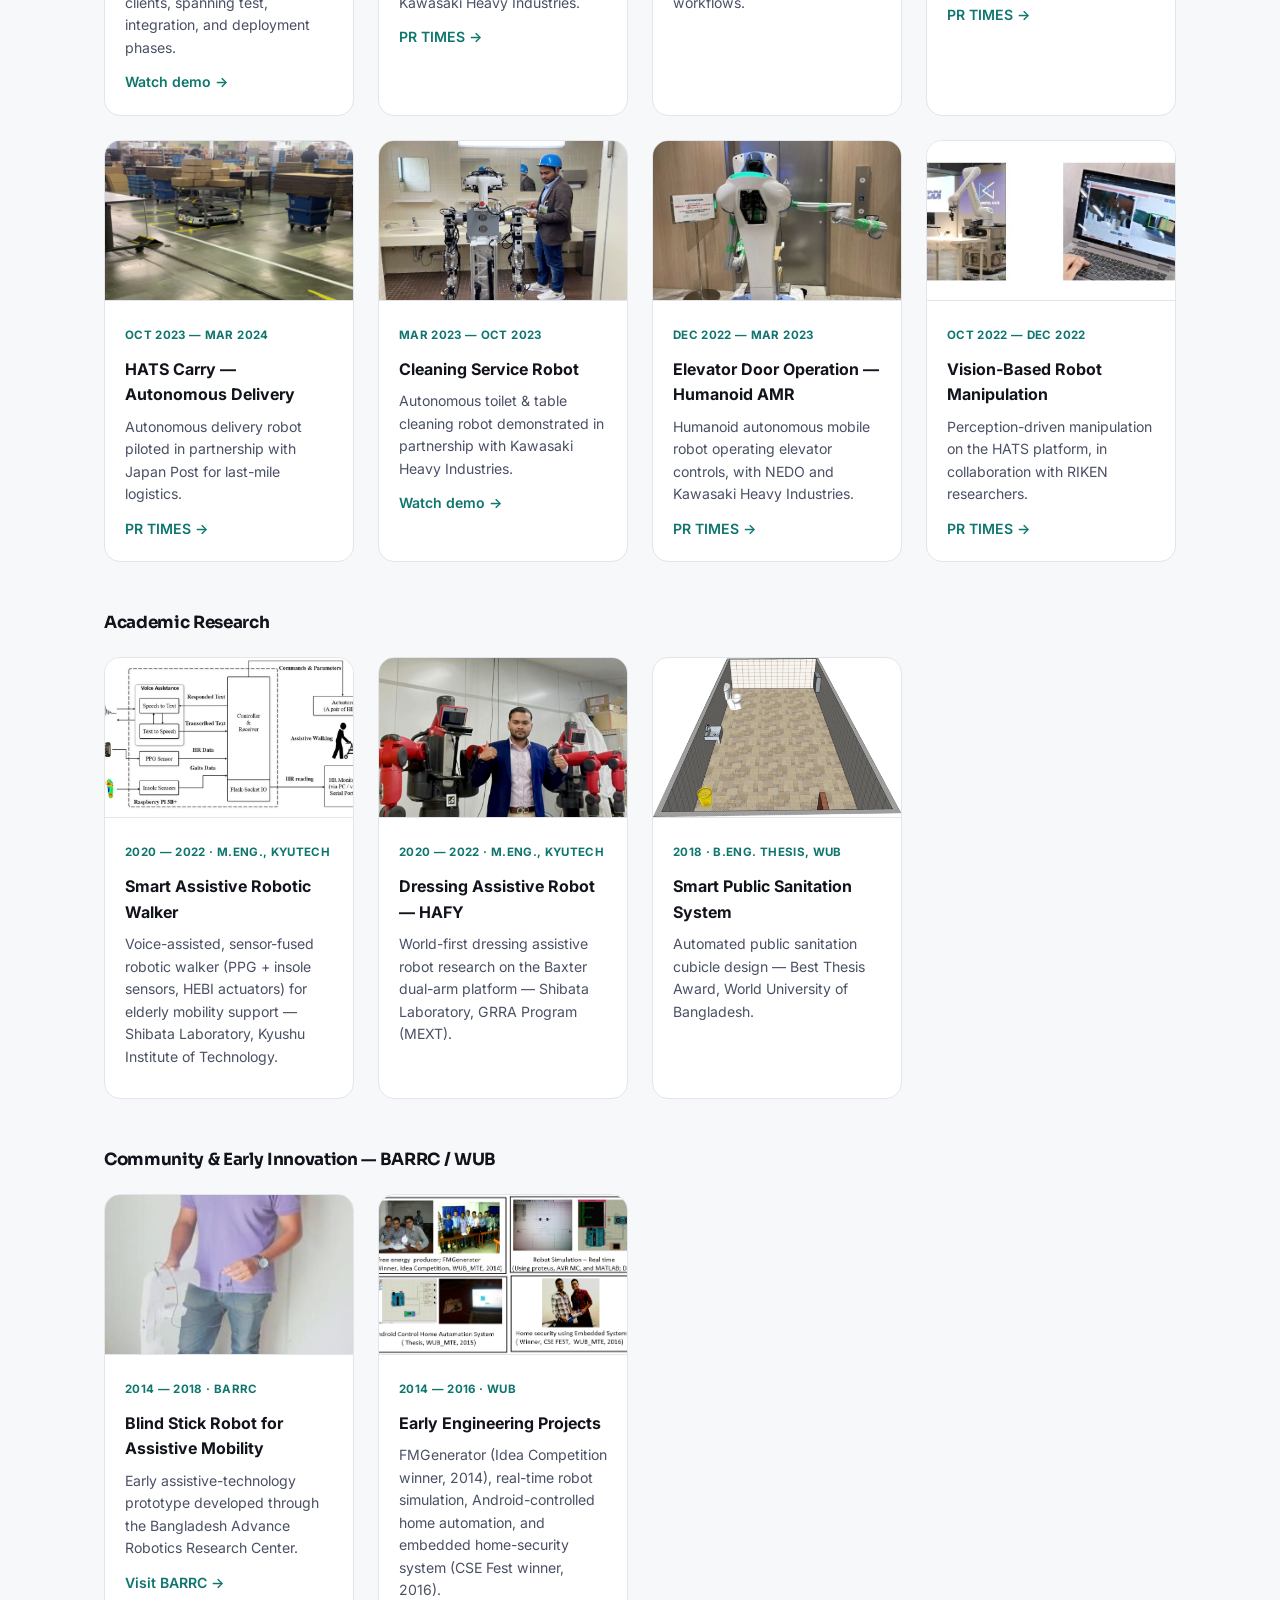
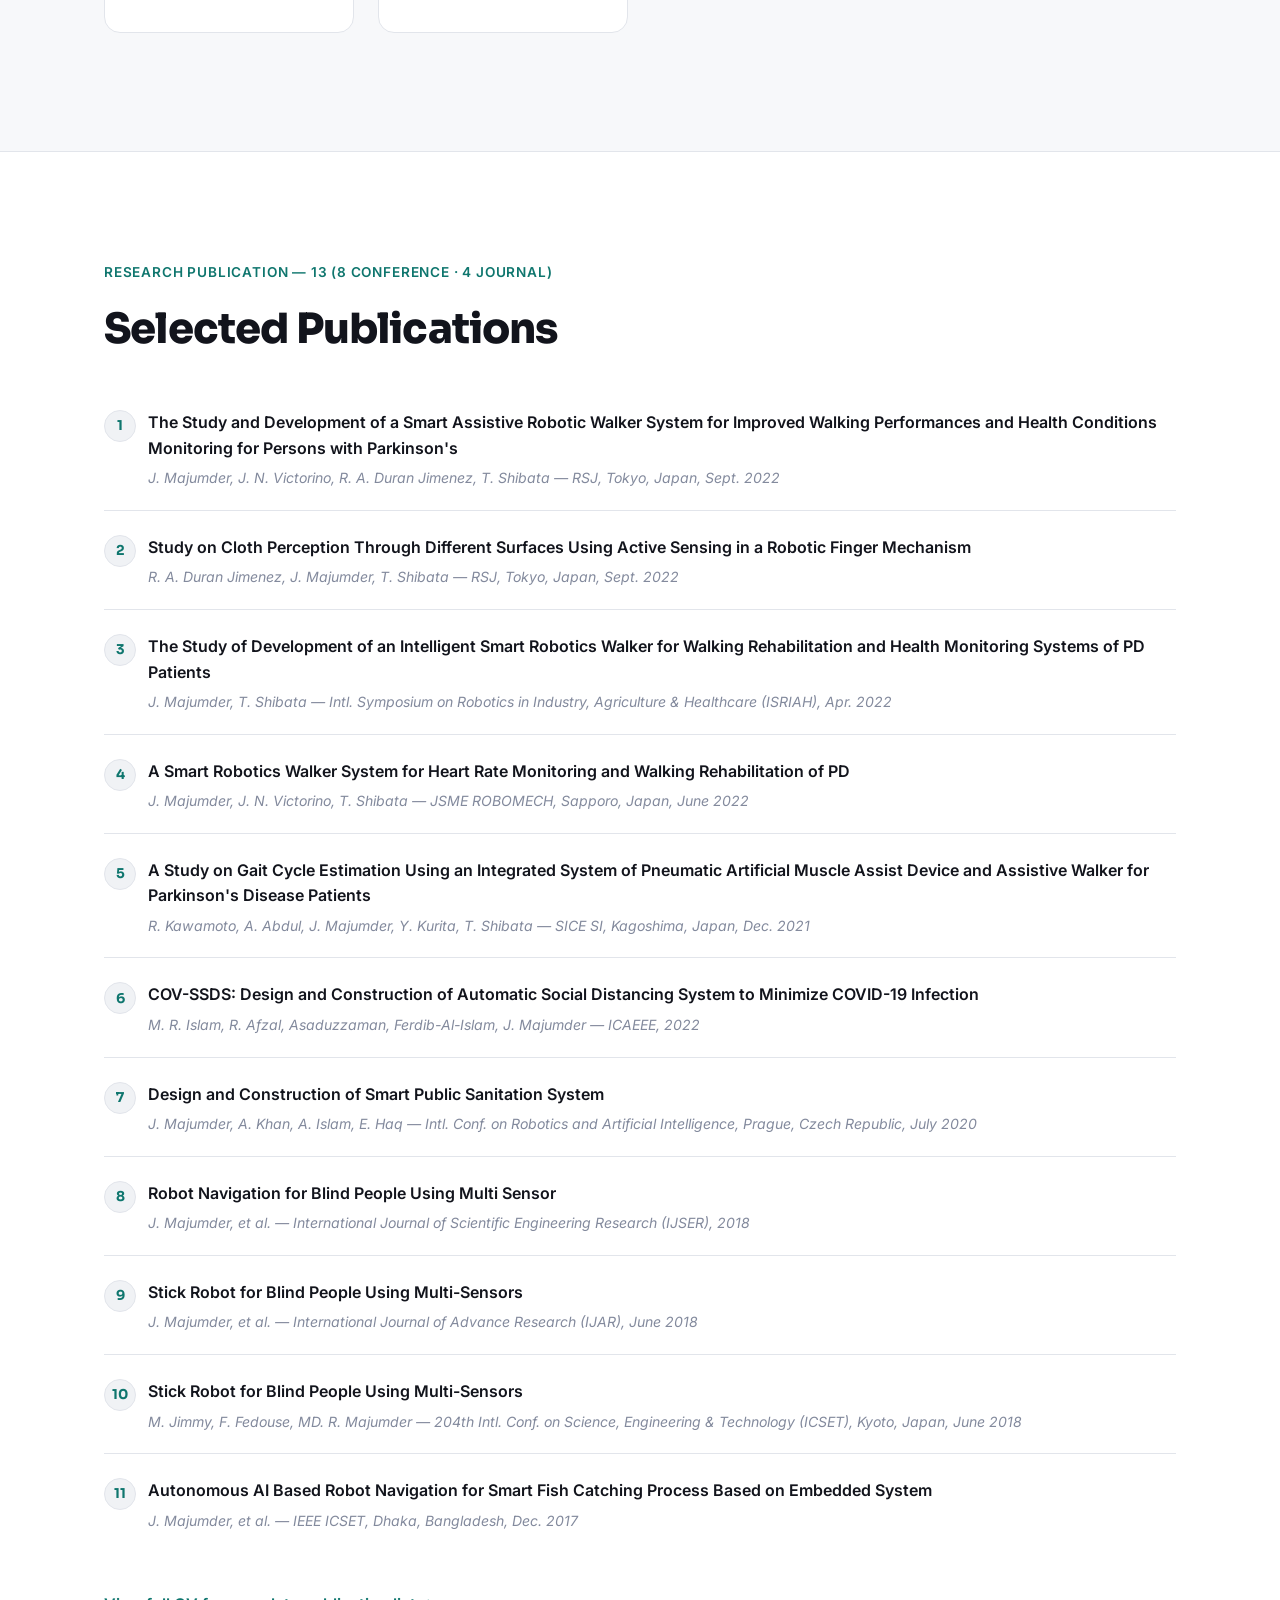
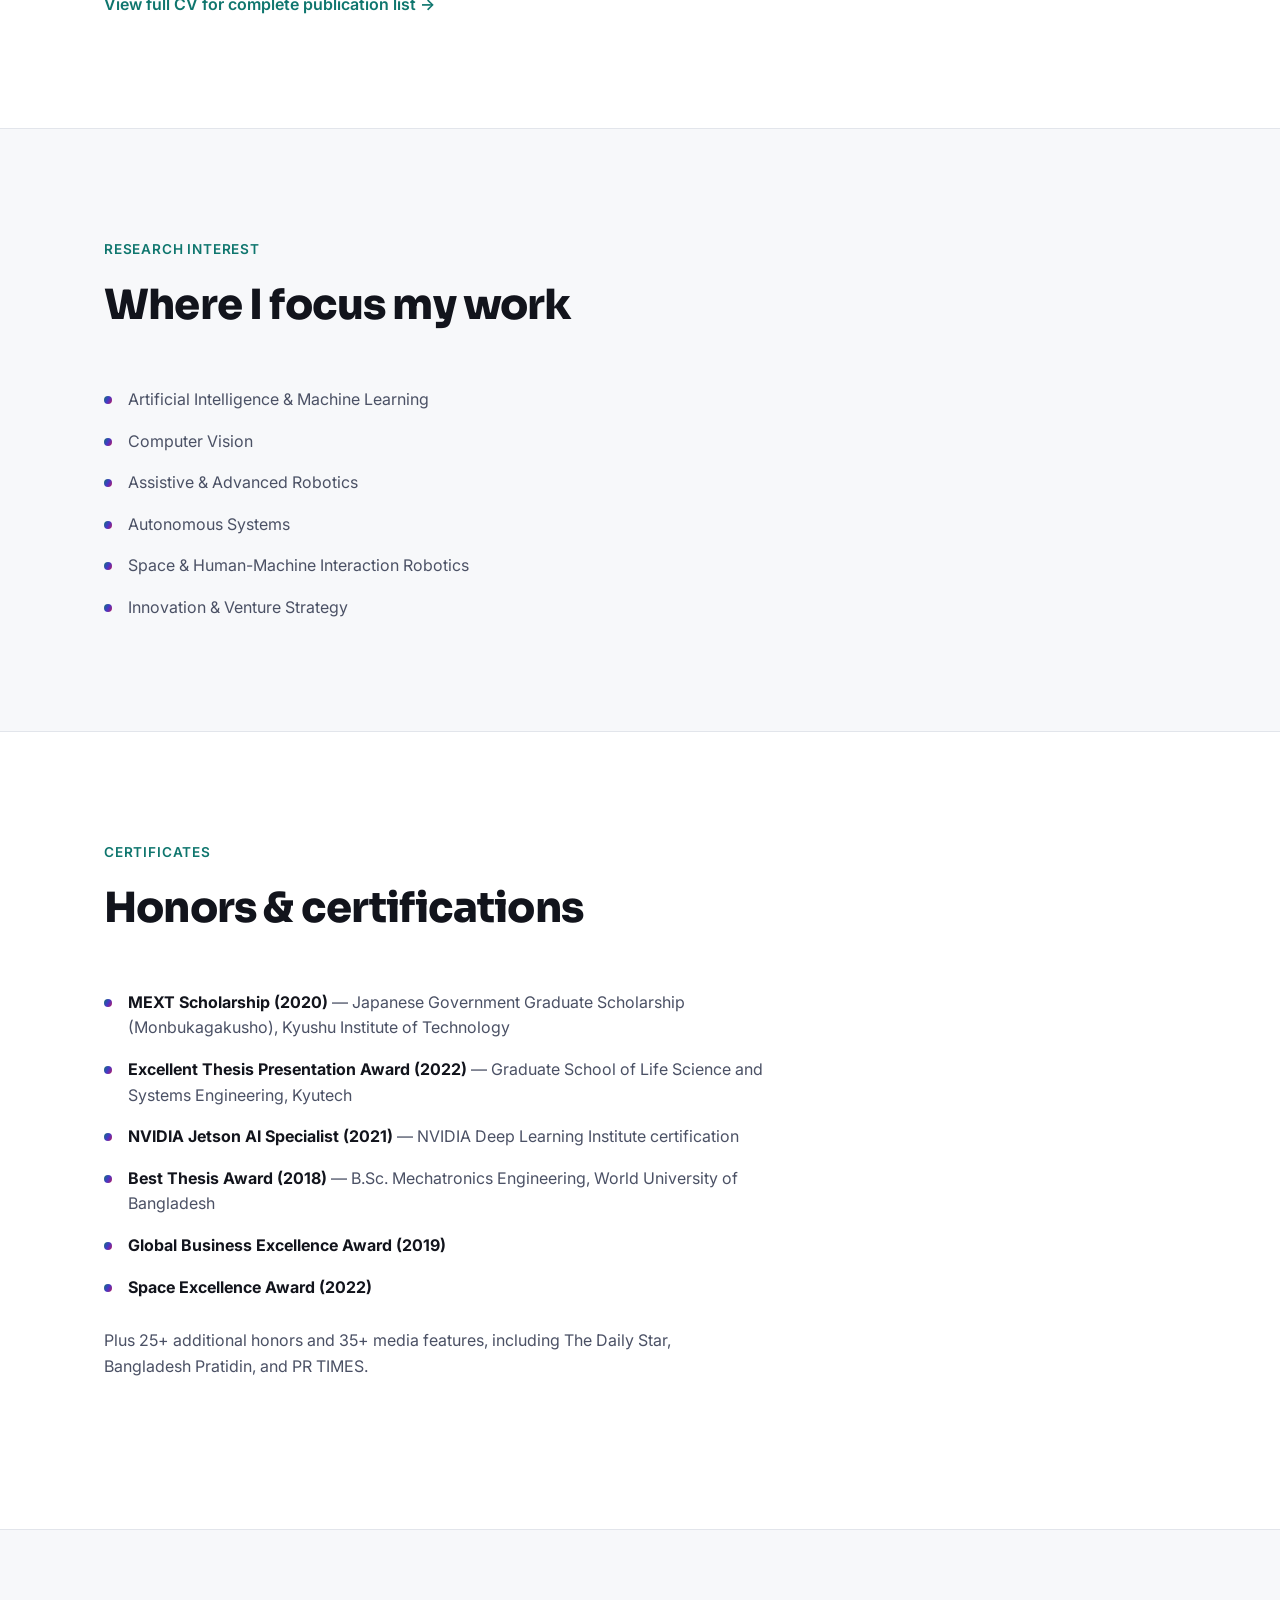
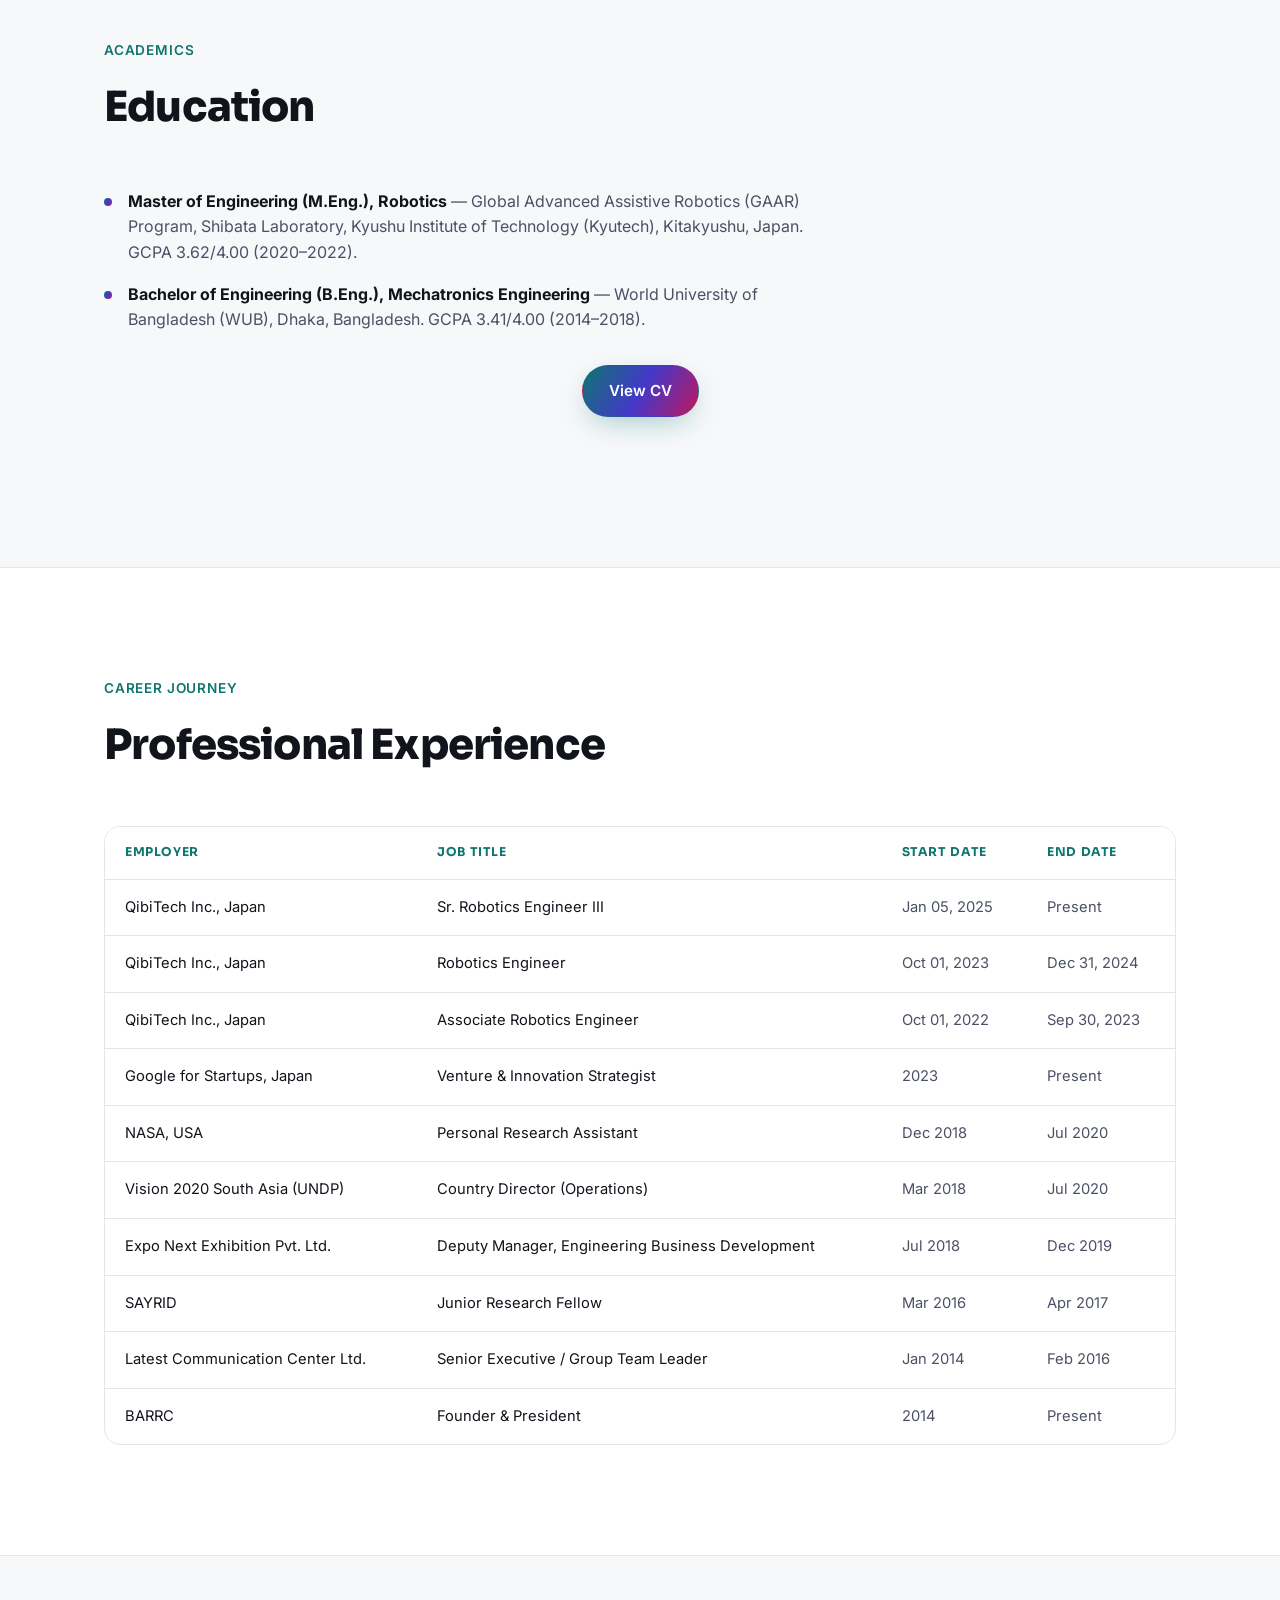
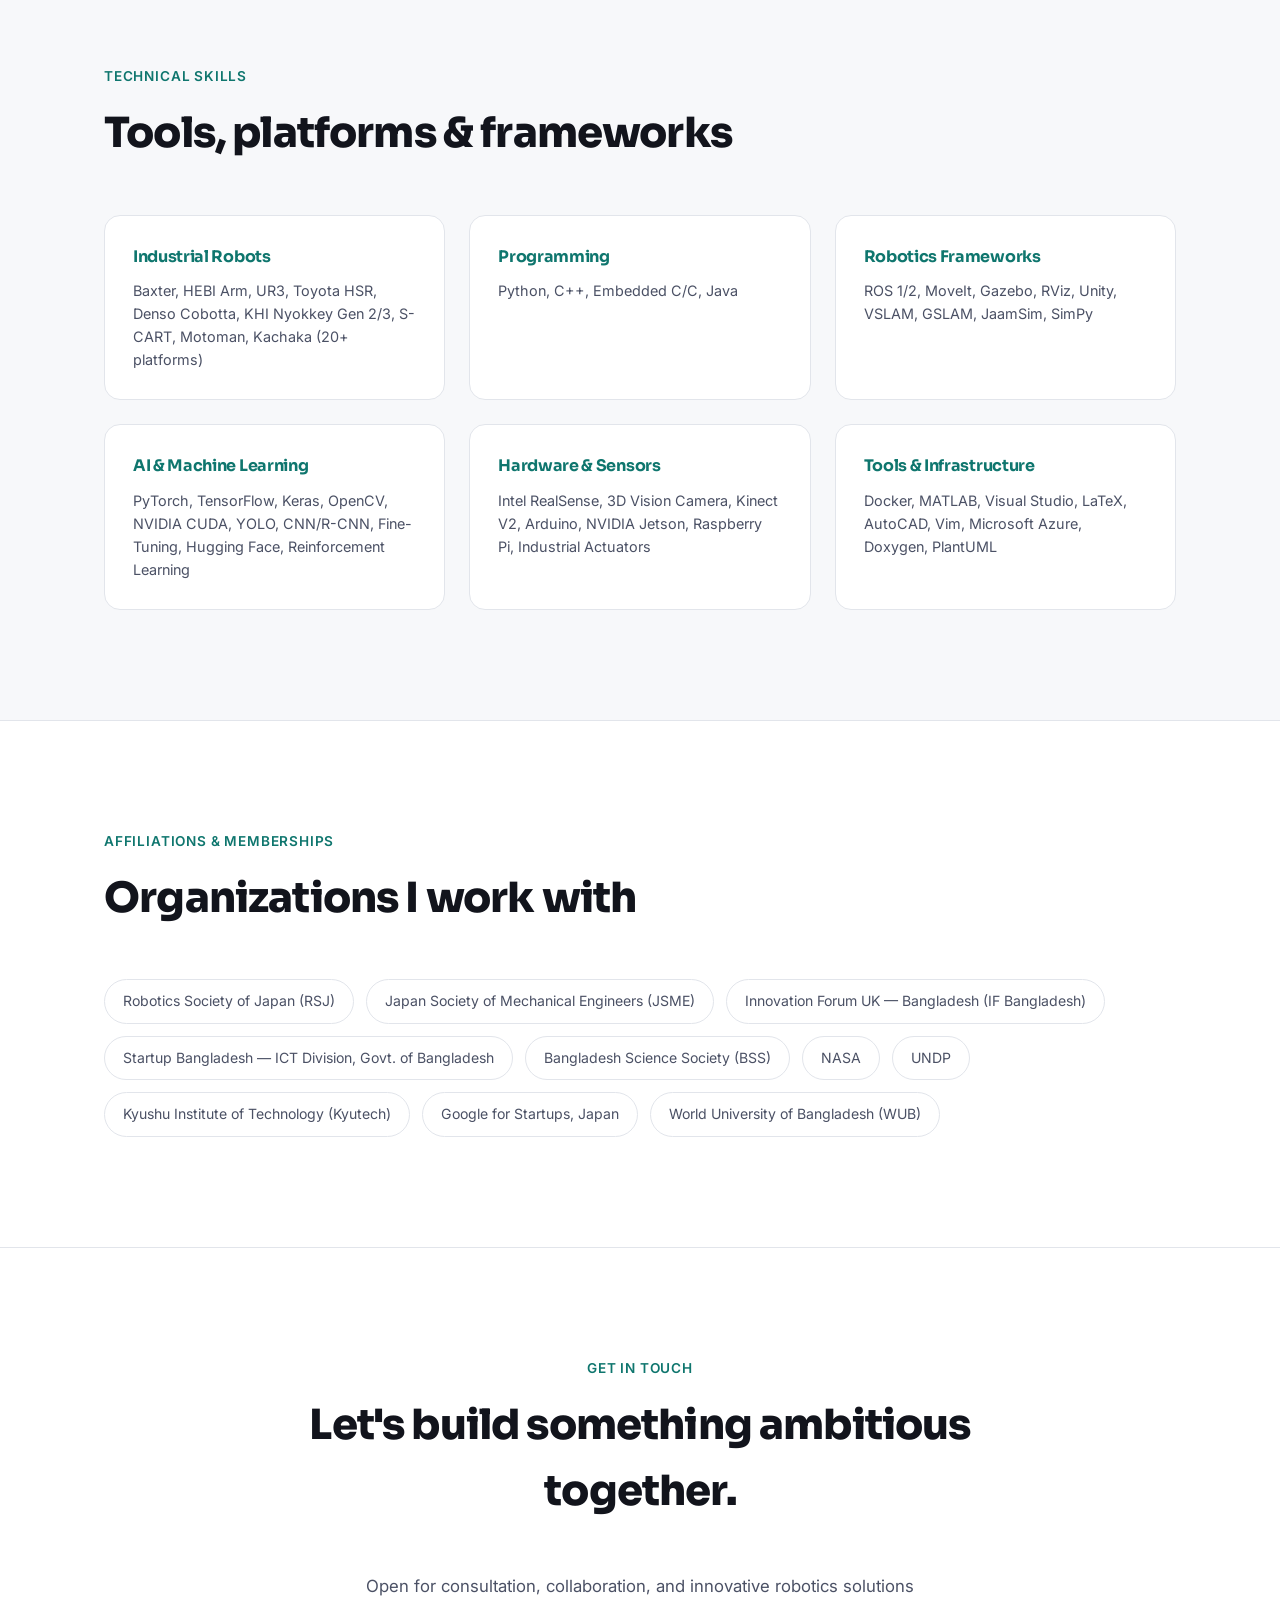
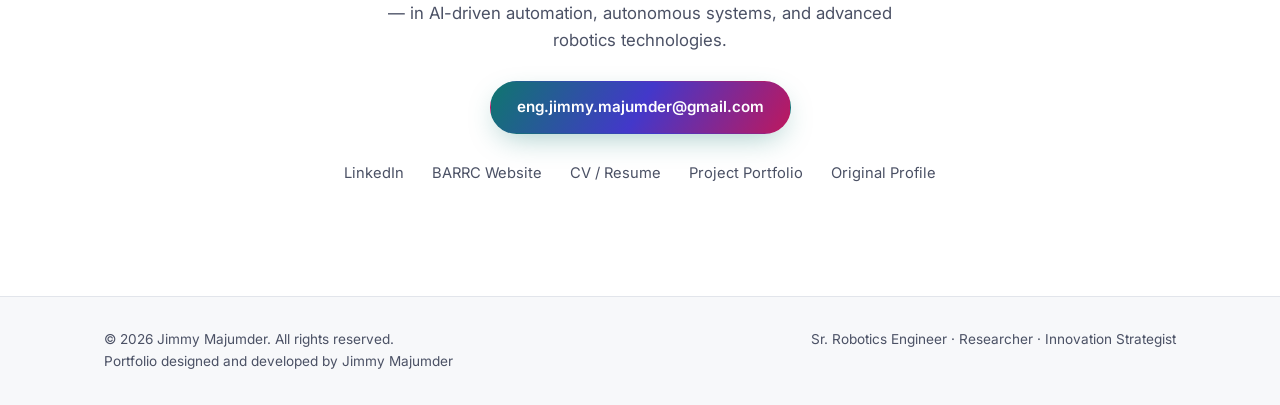
==== commit 10cd6d43: "Merge CTA/social links into one row, add ResearchGate to hero and LinkedIn to Contact section" ====
--- a/index.html
+++ b/index.html
@@ -60,11 +60,10 @@
         <a href="assets/CV_Jimmy_Majumder.pdf" target="_blank" rel="noopener" class="btn btn-primary">Download CV</a>
         <a href="https://www.slideshare.net/jimmymajumder1/engineering-project-profile" target="_blank" rel="noopener" class="btn btn-ghost">View Research Portfolio</a>
         <a href="#contact" class="btn btn-ghost">Get in Touch</a>
-      </div>
-      <div class="hero-social reveal">
-        <a href="https://github.com/engrjimmy" target="_blank" rel="noopener" aria-label="GitHub">GitHub</a>
-        <a href="https://barrc-bd.com/" target="_blank" rel="noopener" aria-label="BARRC">BARRC</a>
-        <a href="mailto:eng.jimmy.majumder@gmail.com" aria-label="Email">Email</a>
+        <a href="https://github.com/engrjimmy" target="_blank" rel="noopener" class="social-link" aria-label="GitHub">GitHub</a>
+        <a href="https://barrc-bd.com/" target="_blank" rel="noopener" class="social-link" aria-label="BARRC">BARRC</a>
+        <a href="https://www.researchgate.net/profile/Jimmy-Majumder" target="_blank" rel="noopener" class="social-link" aria-label="ResearchGate">ResearchGate</a>
+        <a href="mailto:eng.jimmy.majumder@gmail.com" class="social-link" aria-label="Email">Email</a>
       </div>
     </div>
     <a href="#about" class="scroll-cue" aria-label="Scroll down"><span></span></a>
@@ -518,6 +517,7 @@
         <a href="mailto:eng.jimmy.majumder@gmail.com" class="btn btn-primary">eng.jimmy.majumder@gmail.com</a>
       </div>
       <div class="contact-links reveal">
+        <a href="https://www.linkedin.com/in/jimmy-majumder/" target="_blank" rel="noopener">LinkedIn</a>
         <a href="https://barrc-bd.com/" target="_blank" rel="noopener">BARRC Website</a>
         <a href="assets/CV_Jimmy_Majumder.pdf" target="_blank" rel="noopener">CV / Resume</a>
         <a href="https://www.slideshare.net/jimmymajumder1/engineering-project-profile" target="_blank" rel="noopener">Project Portfolio</a>
--- a/css/style.css
+++ b/css/style.css
@@ -183,17 +183,28 @@
 .hero-inner {
   position: relative;
   z-index: 1;
-  max-width: 780px;
+  max-width: 820px;
+  margin: 0 auto;
+  text-align: center;
+  display: flex;
+  flex-direction: column;
+  align-items: center;
 }
 
 .eyebrow {
   display: inline-block;
-  font-size: 0.85rem;
+  font-size: 0.8rem;
   font-weight: 600;
-  letter-spacing: 0.06em;
+  letter-spacing: 0.03em;
   text-transform: uppercase;
-  color: var(--accent);
-  margin-bottom: 20px;
+  line-height: 1.7;
+  color: var(--accent);
+  background: rgba(15,118,110,0.08);
+  border: 1px solid rgba(15,118,110,0.18);
+  border-radius: 16px;
+  padding: 10px 22px;
+  margin: 0 auto 20px;
+  max-width: 640px;
 }
 
 .hero h1 {
@@ -220,12 +231,13 @@
 .hero-lede {
   font-size: 1.05rem;
   max-width: 620px;
-  margin-bottom: 34px;
+  margin: 0 auto 34px;
 }
 
 .hero-actions {
   display: flex;
   flex-wrap: wrap;
+  justify-content: center;
   gap: 14px;
   margin-bottom: 40px;
 }
@@ -258,12 +270,9 @@
 }
 .btn-ghost:hover { border-color: var(--accent); }
 
-.hero-social {
-  display: flex;
-  gap: 12px;
-  margin-top: 24px;
-}
-.hero-social a {
+.social-link {
+  display: inline-flex;
+  align-items: center;
   font-family: 'Sora', sans-serif;
   font-size: 0.78rem;
   font-weight: 600;
@@ -275,7 +284,7 @@
   border-radius: 20px;
   transition: color 0.25s ease, border-color 0.25s ease;
 }
-.hero-social a:hover {
+.social-link:hover {
   color: var(--accent);
   border-color: var(--accent);
 }
@@ -283,7 +292,7 @@
 .robotics-card {
   width: 100%;
   max-width: 340px;
-  margin: 8px 0 32px;
+  margin: 8px auto 32px;
   border-radius: var(--radius);
   overflow: hidden;
   border: 1px solid var(--border);
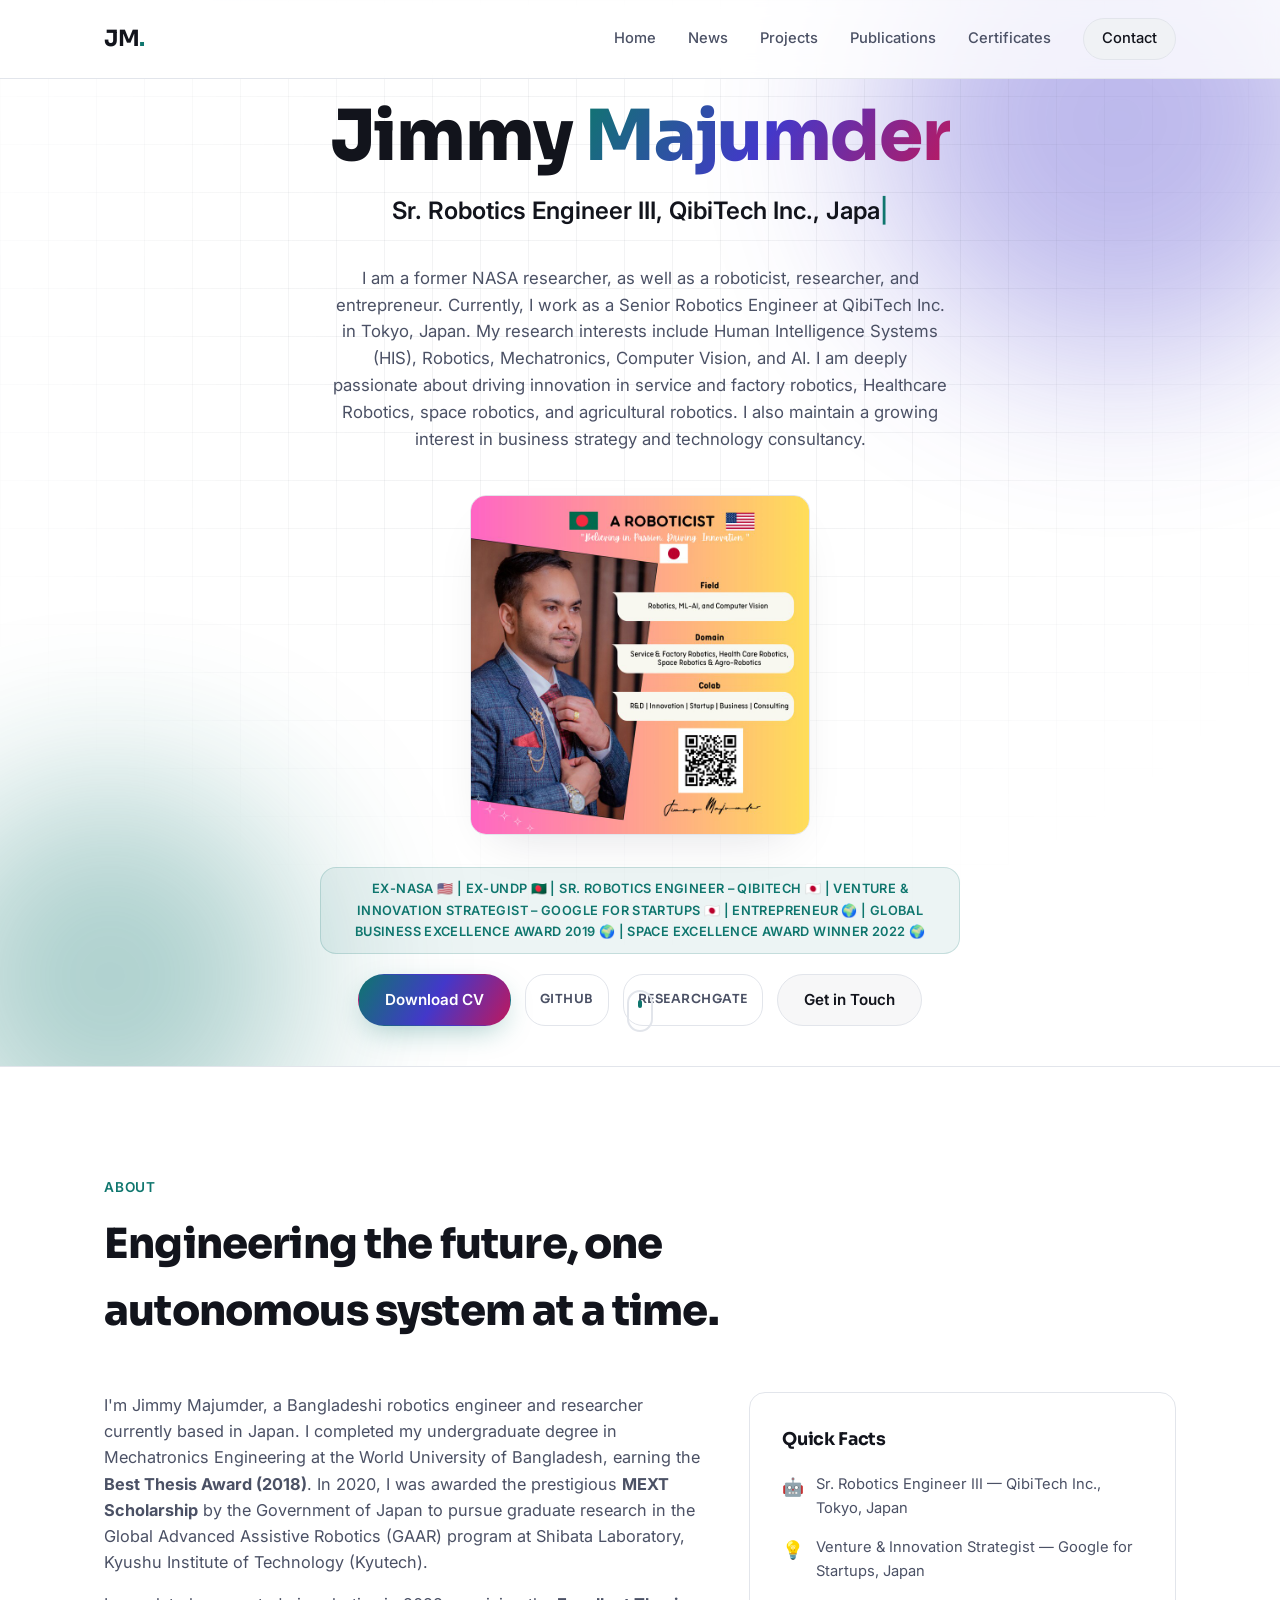
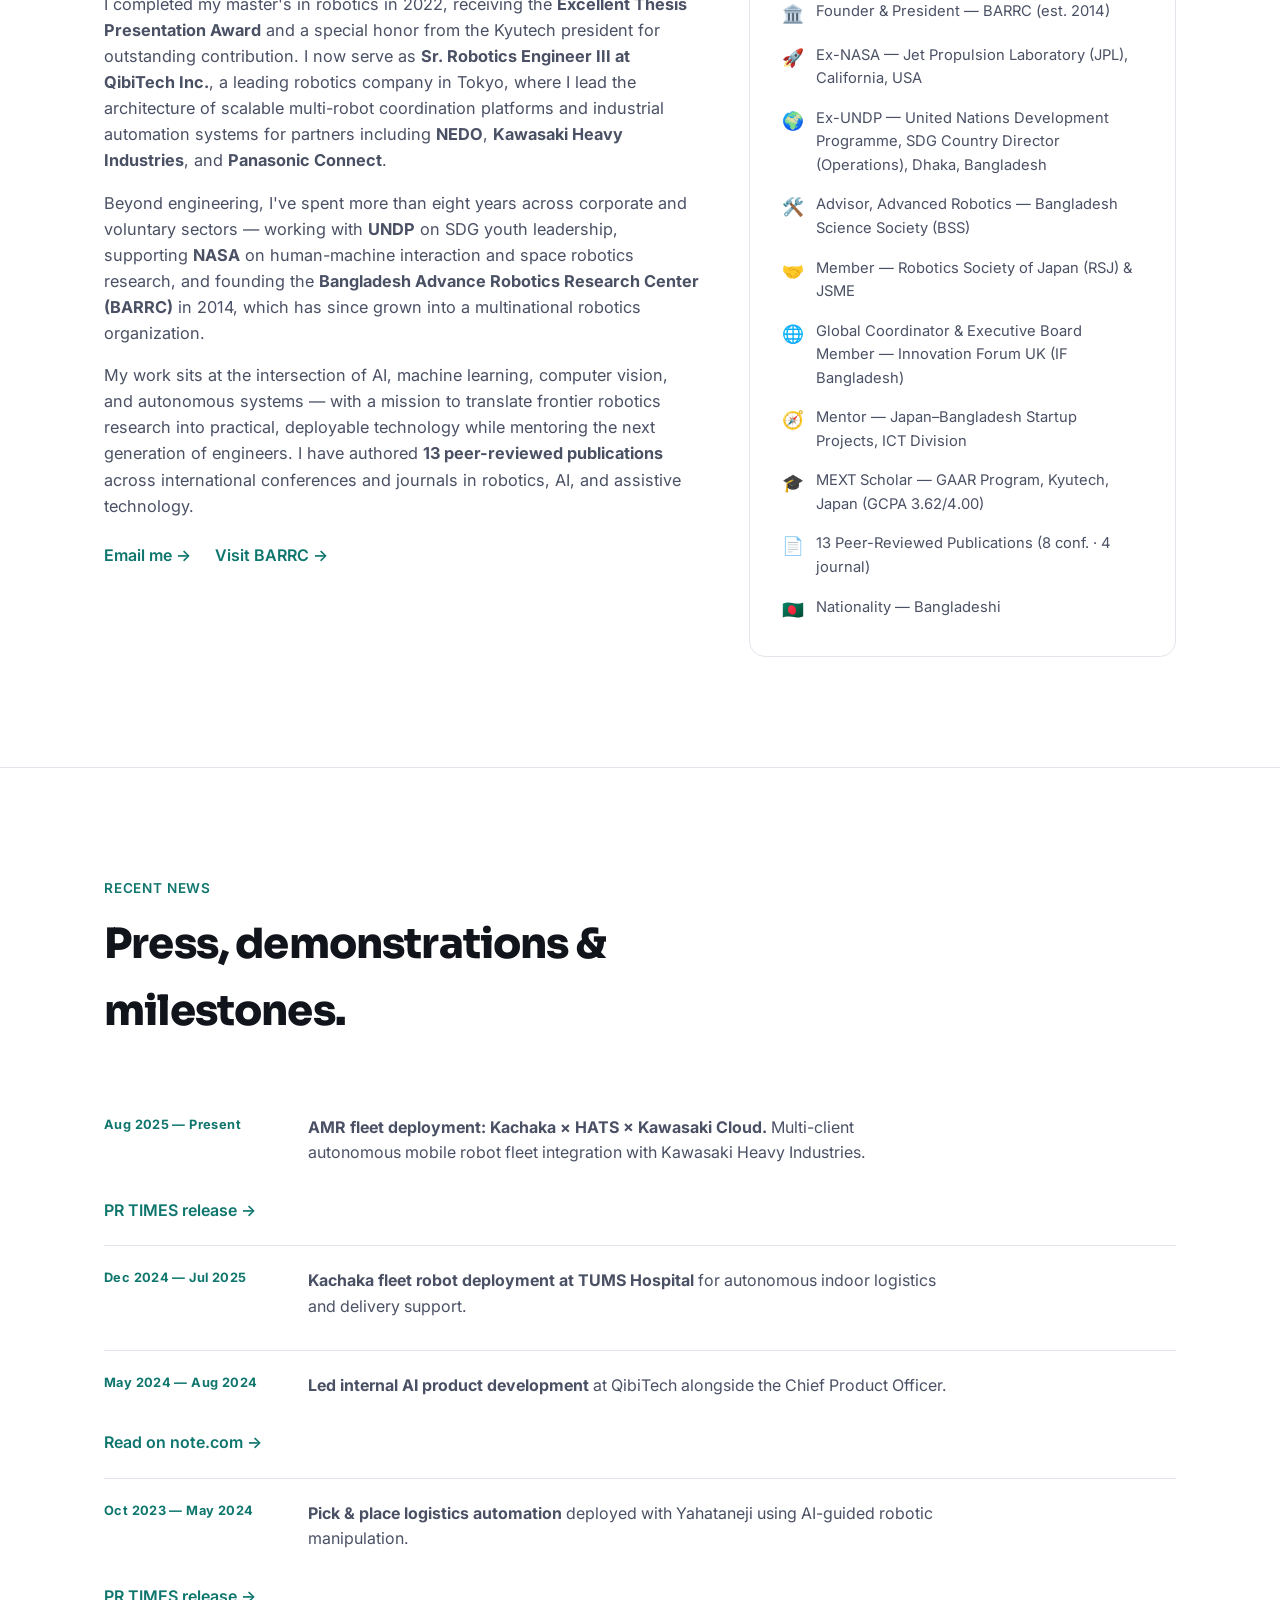
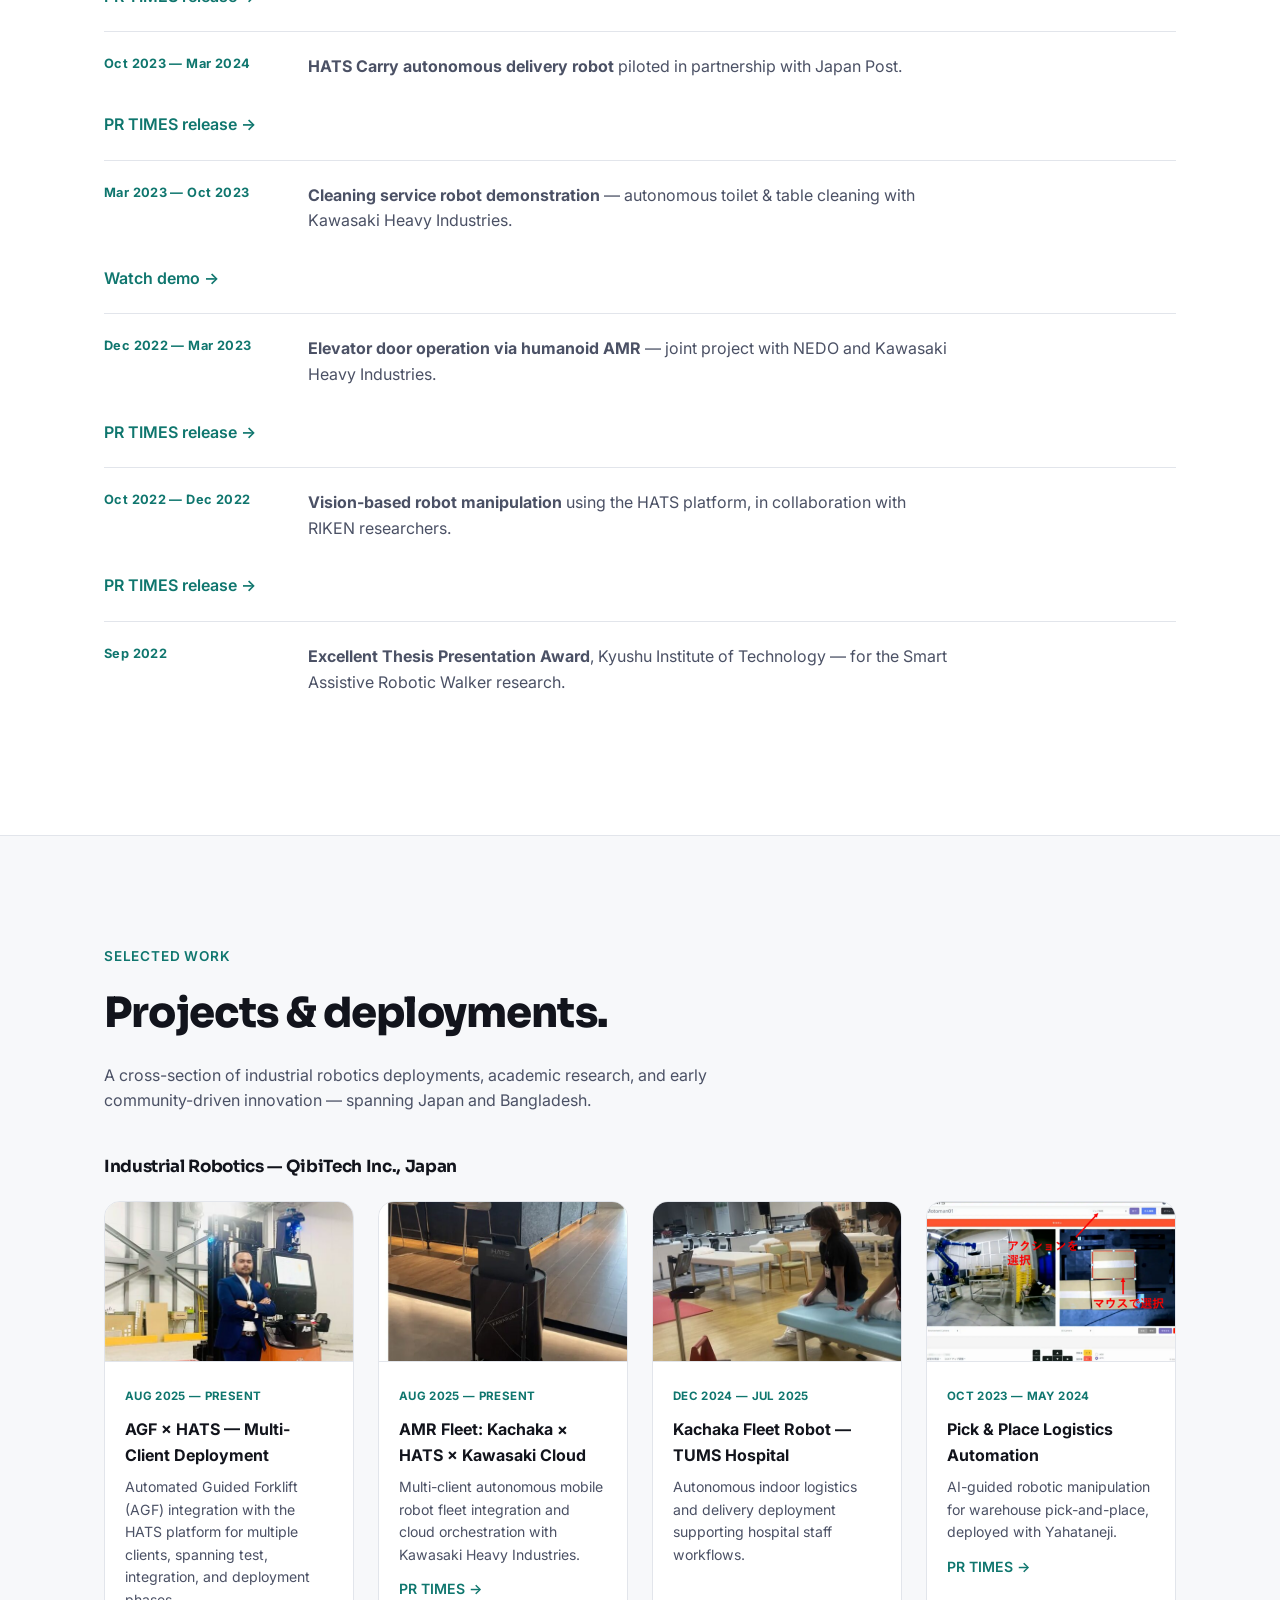
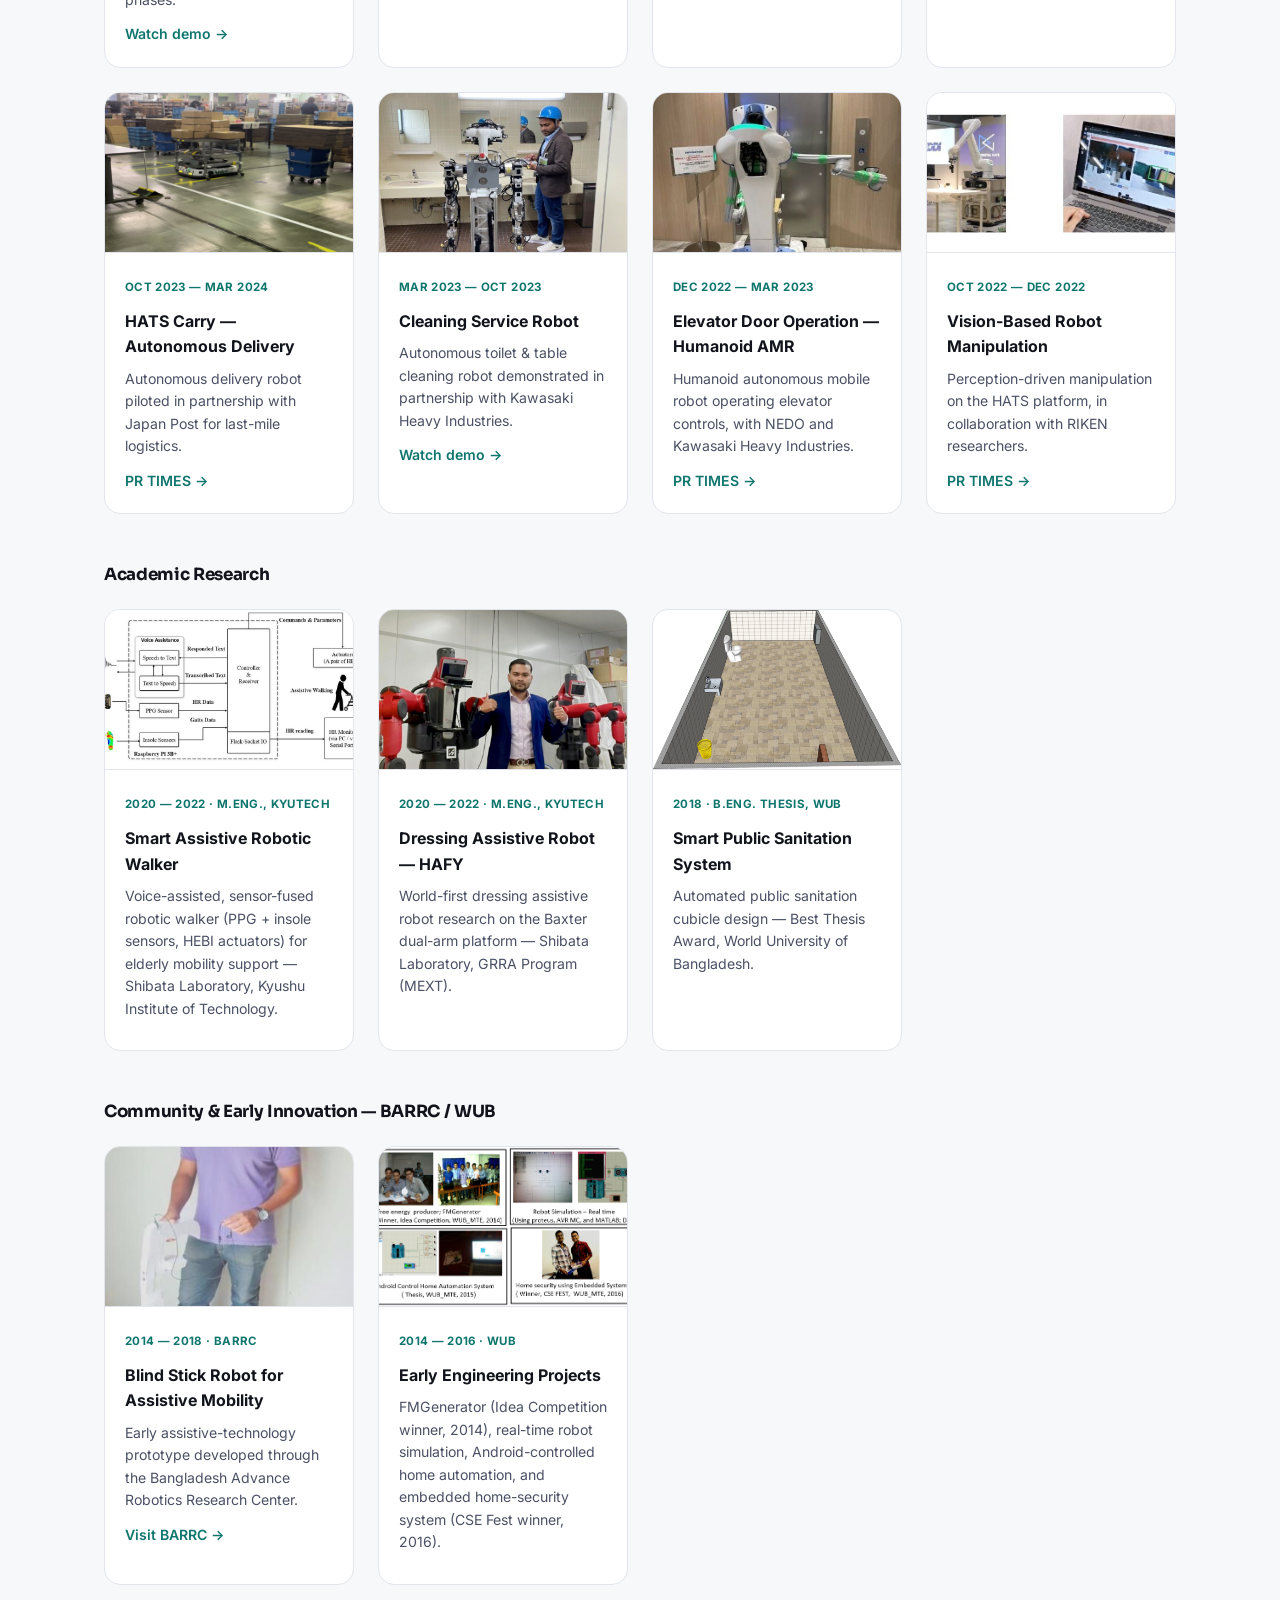
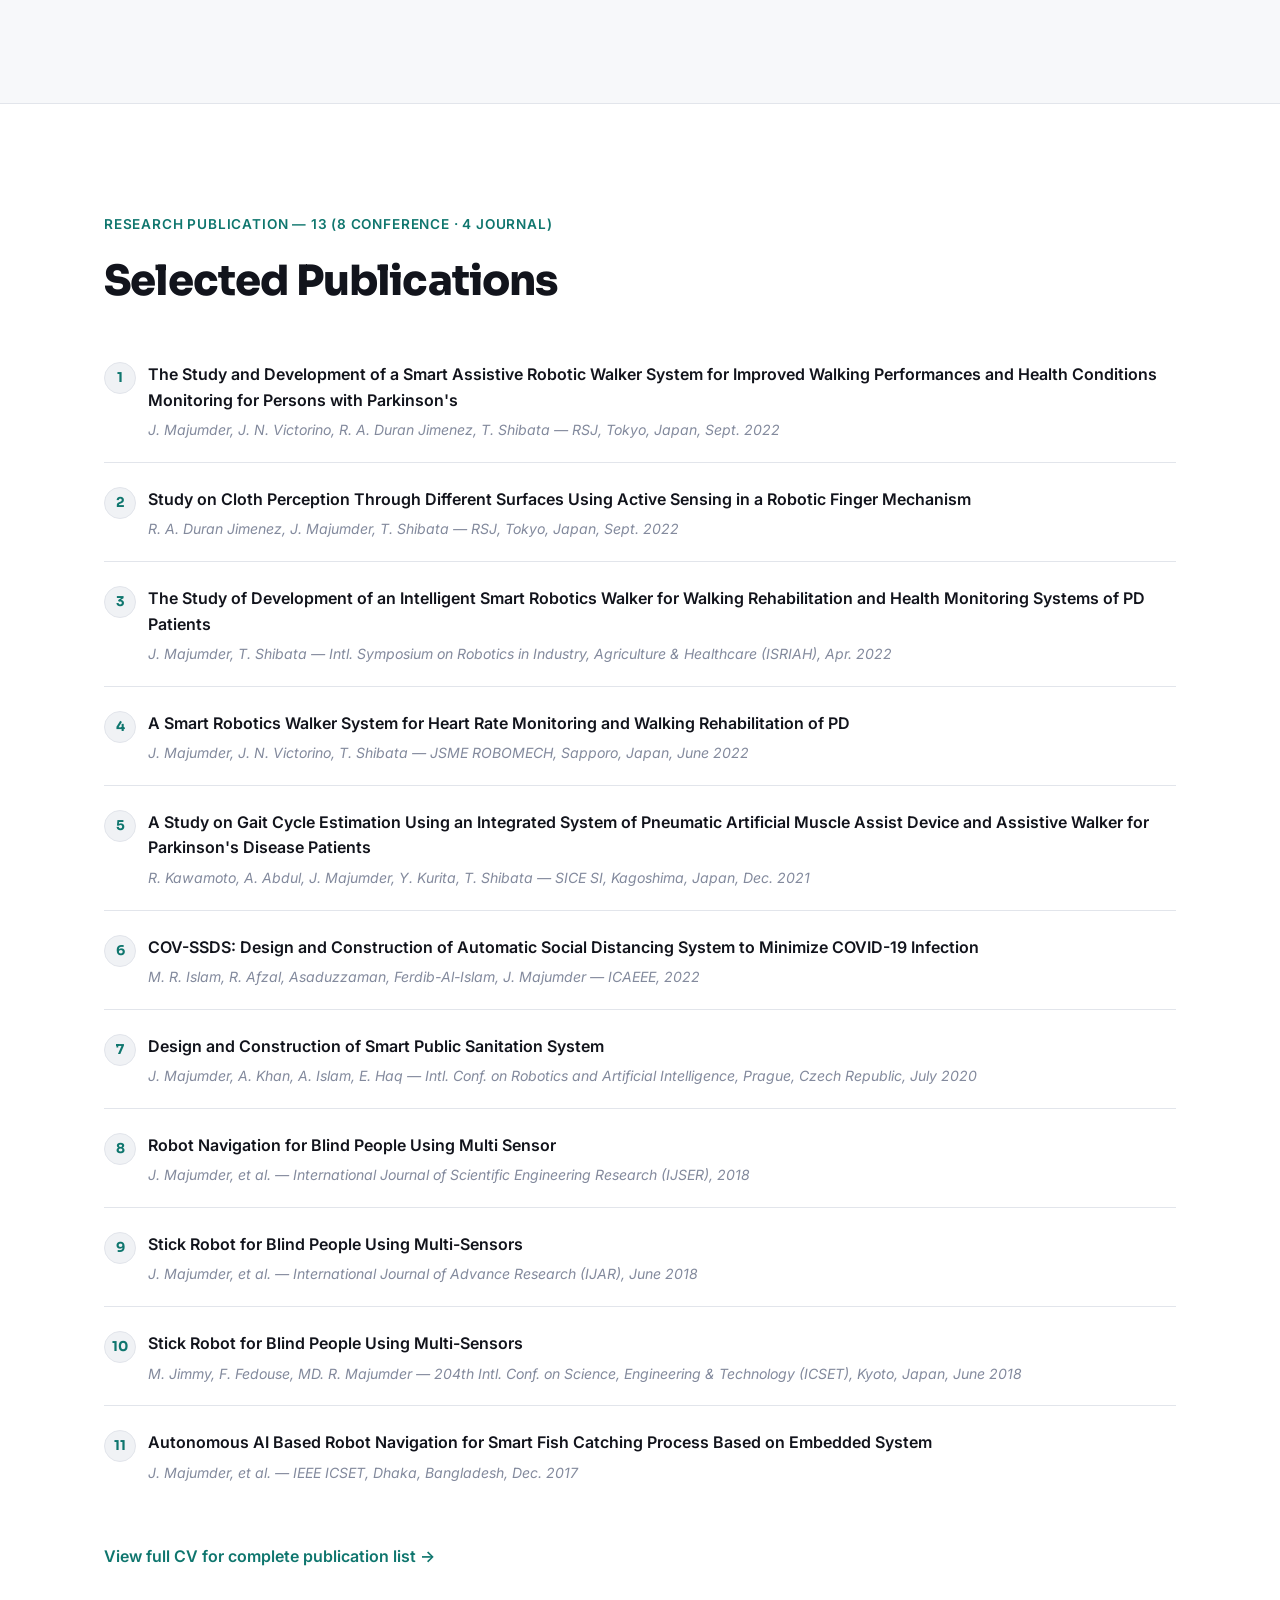
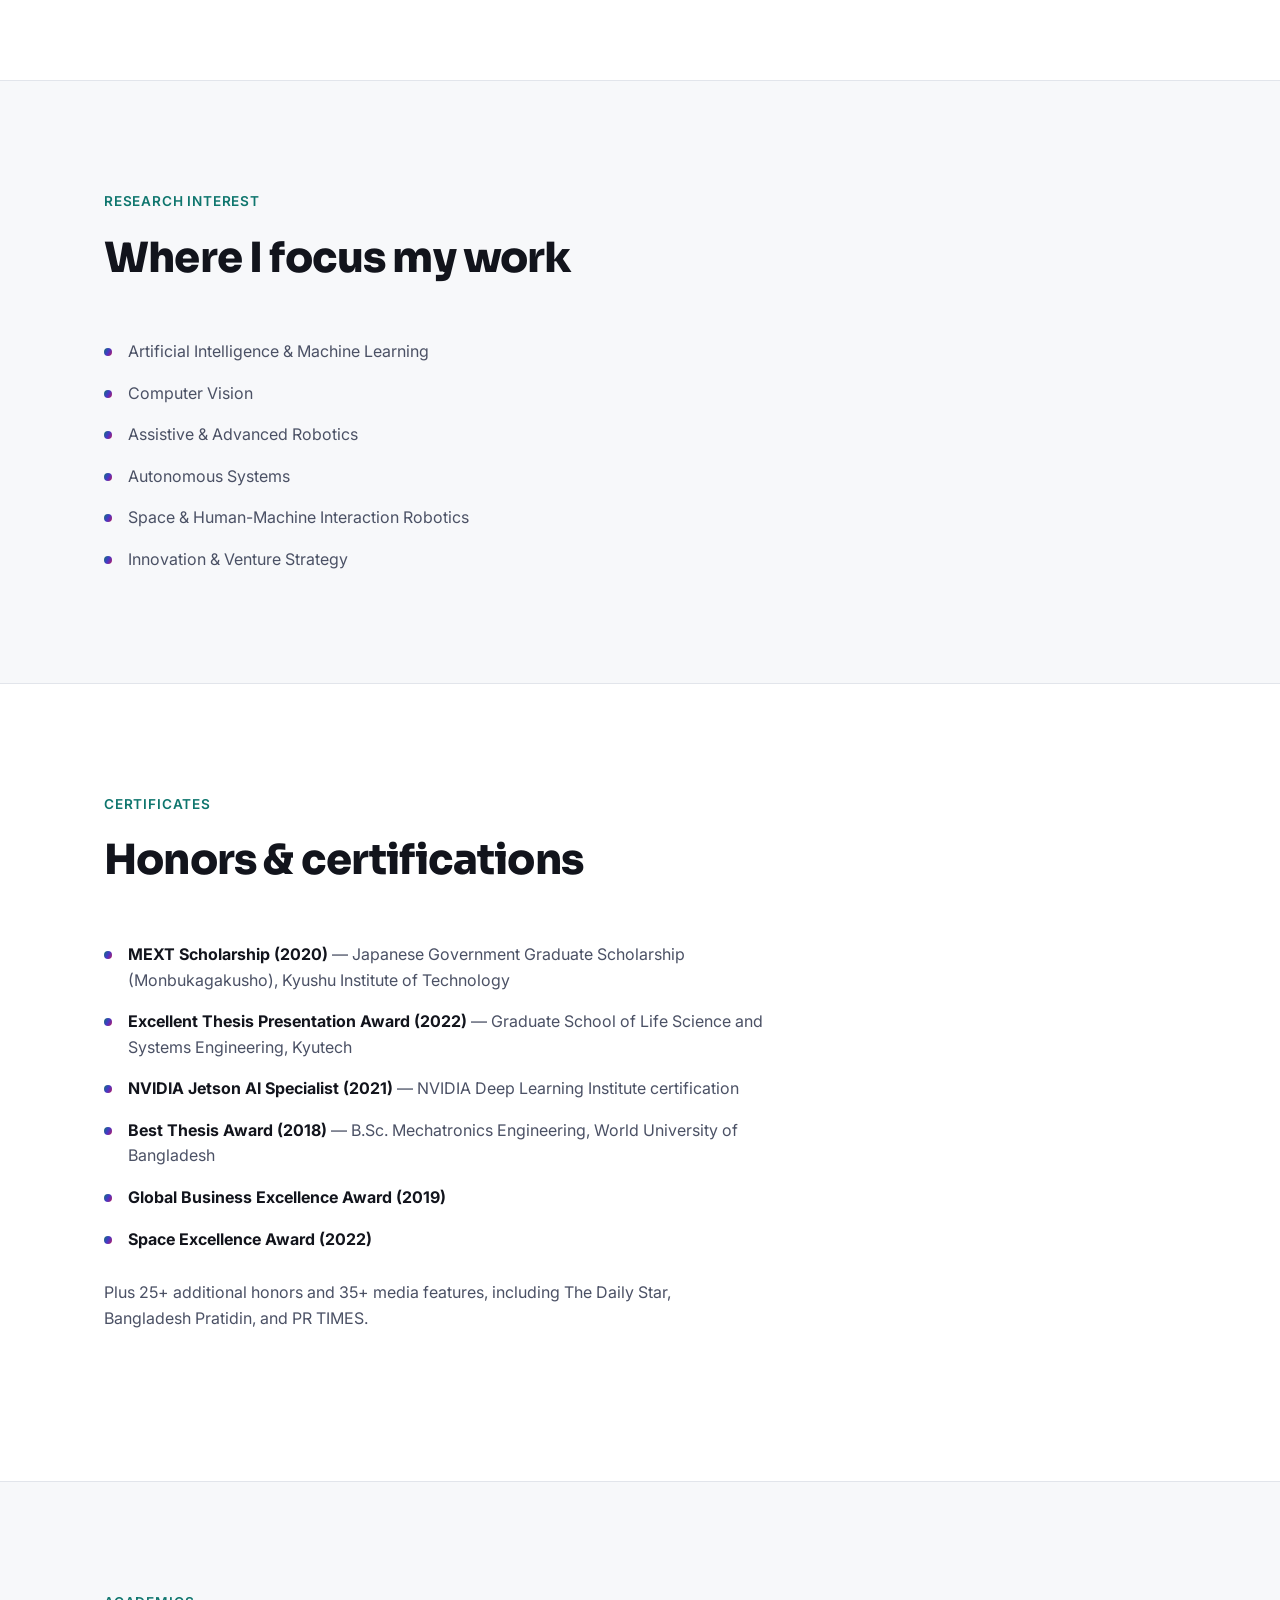
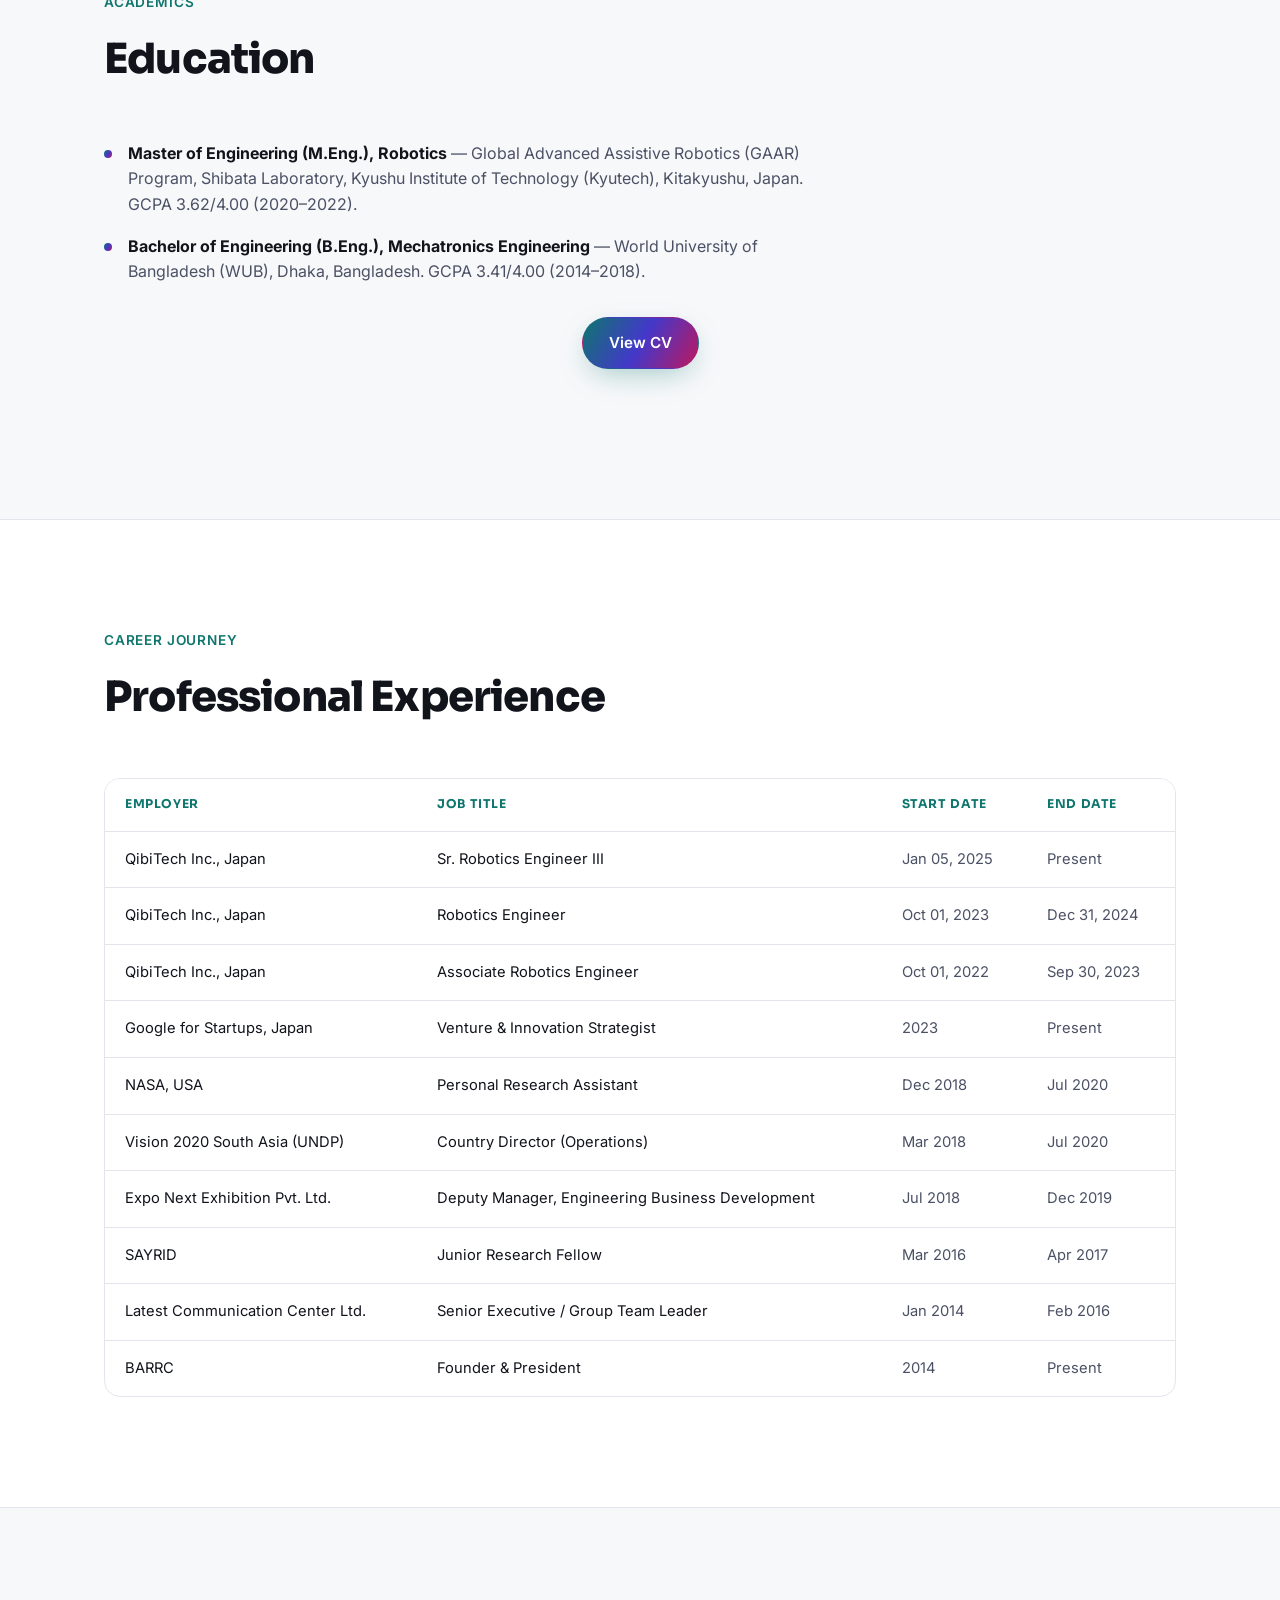
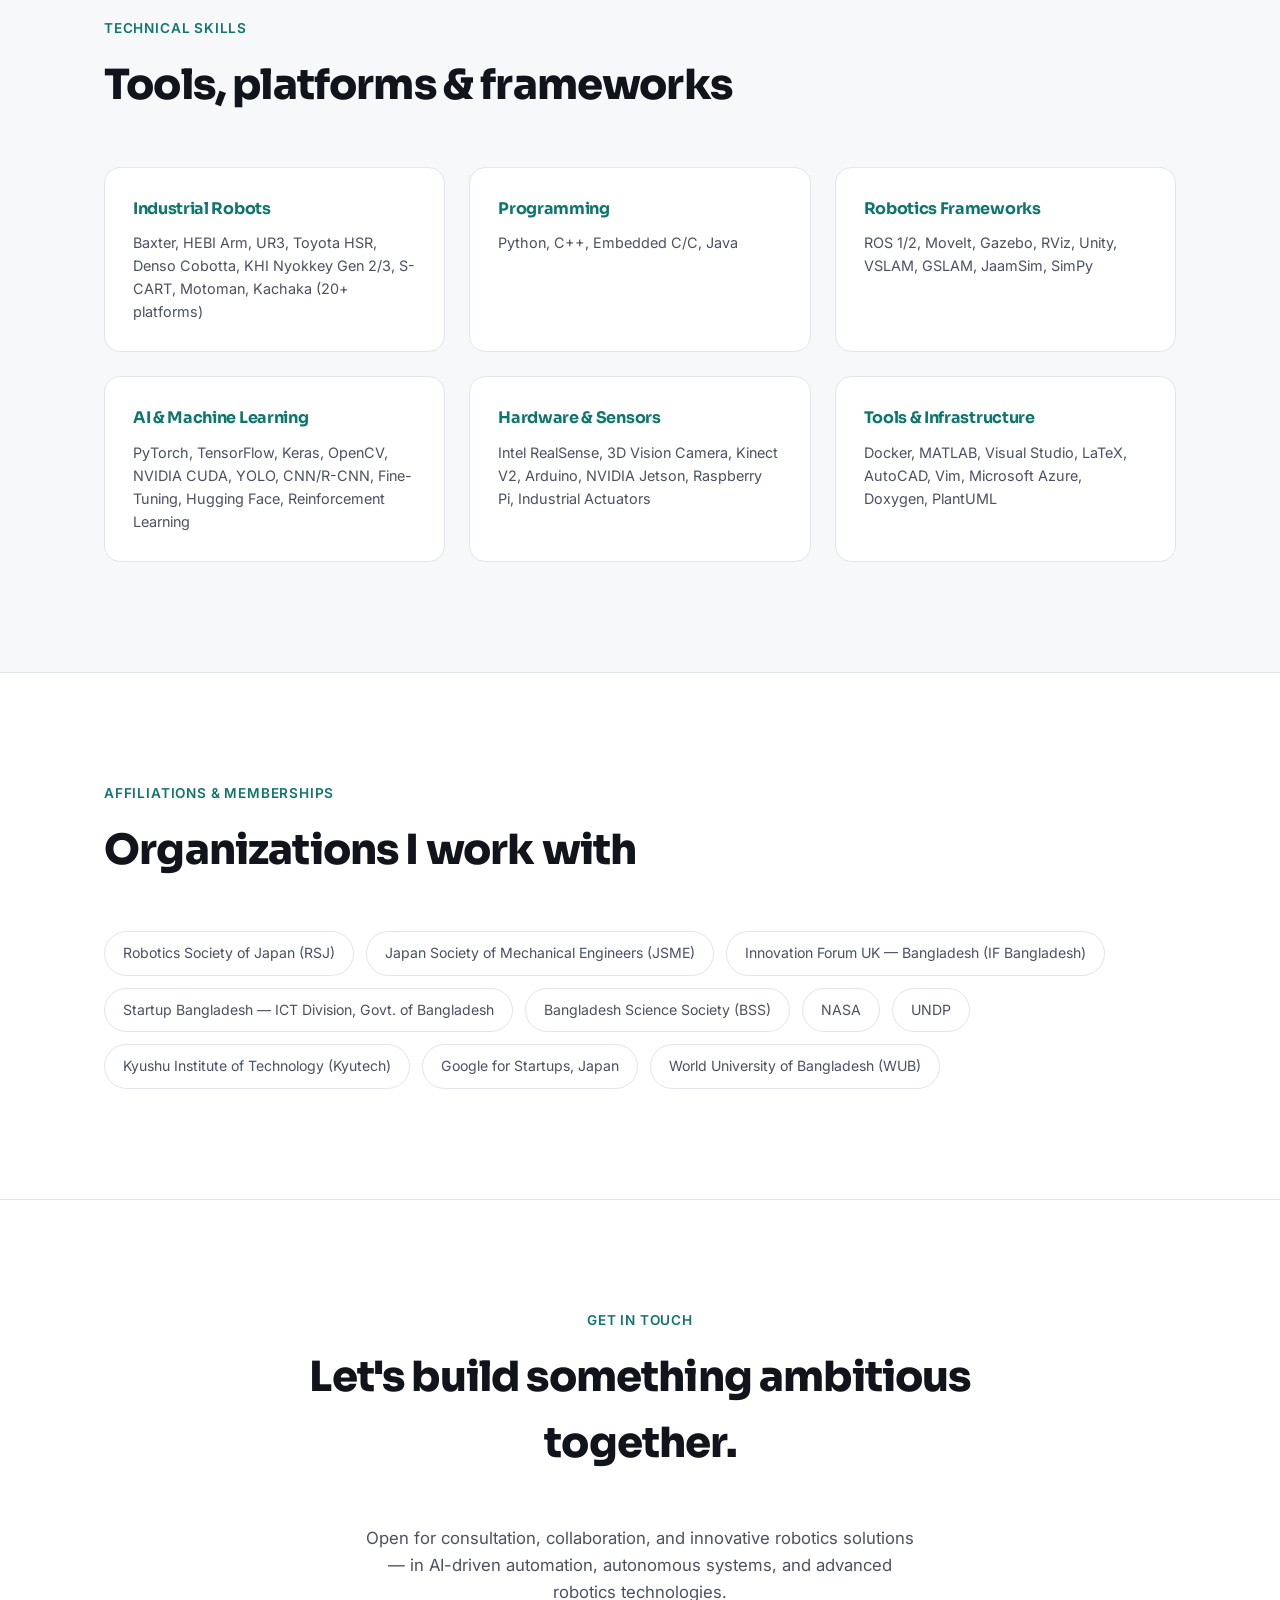
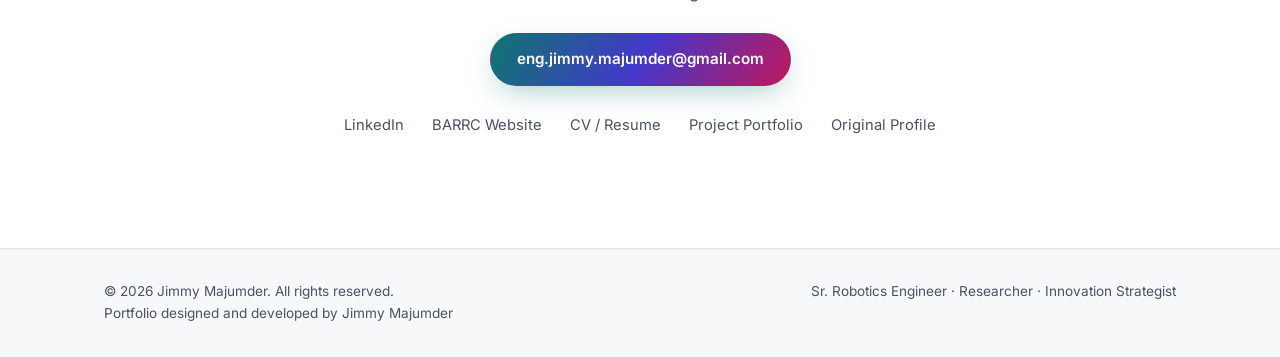
==== commit 493dd293: "Simplify hero row to Download CV, GitHub, ResearchGate, Get in Touch" ====
--- a/index.html
+++ b/index.html
@@ -58,12 +58,9 @@
       <p class="eyebrow reveal">Ex-NASA 🇺🇸 | Ex-UNDP 🇧🇩 | Sr. Robotics Engineer – QibiTech 🇯🇵 | Venture &amp; Innovation Strategist – Google for Startups 🇯🇵 | Entrepreneur 🌍 | Global Business Excellence Award 2019 🌍 | Space Excellence Award Winner 2022 🌍</p>
       <div class="hero-actions reveal">
         <a href="assets/CV_Jimmy_Majumder.pdf" target="_blank" rel="noopener" class="btn btn-primary">Download CV</a>
-        <a href="https://www.slideshare.net/jimmymajumder1/engineering-project-profile" target="_blank" rel="noopener" class="btn btn-ghost">View Research Portfolio</a>
+        <a href="https://github.com/engrjimmy" target="_blank" rel="noopener" class="social-link" aria-label="GitHub">GitHub</a>
+        <a href="https://www.researchgate.net/profile/Jimmy-Majumder" target="_blank" rel="noopener" class="social-link" aria-label="ResearchGate">ResearchGate</a>
         <a href="#contact" class="btn btn-ghost">Get in Touch</a>
-        <a href="https://github.com/engrjimmy" target="_blank" rel="noopener" class="social-link" aria-label="GitHub">GitHub</a>
-        <a href="https://barrc-bd.com/" target="_blank" rel="noopener" class="social-link" aria-label="BARRC">BARRC</a>
-        <a href="https://www.researchgate.net/profile/Jimmy-Majumder" target="_blank" rel="noopener" class="social-link" aria-label="ResearchGate">ResearchGate</a>
-        <a href="mailto:eng.jimmy.majumder@gmail.com" class="social-link" aria-label="Email">Email</a>
       </div>
     </div>
     <a href="#about" class="scroll-cue" aria-label="Scroll down"><span></span></a>
